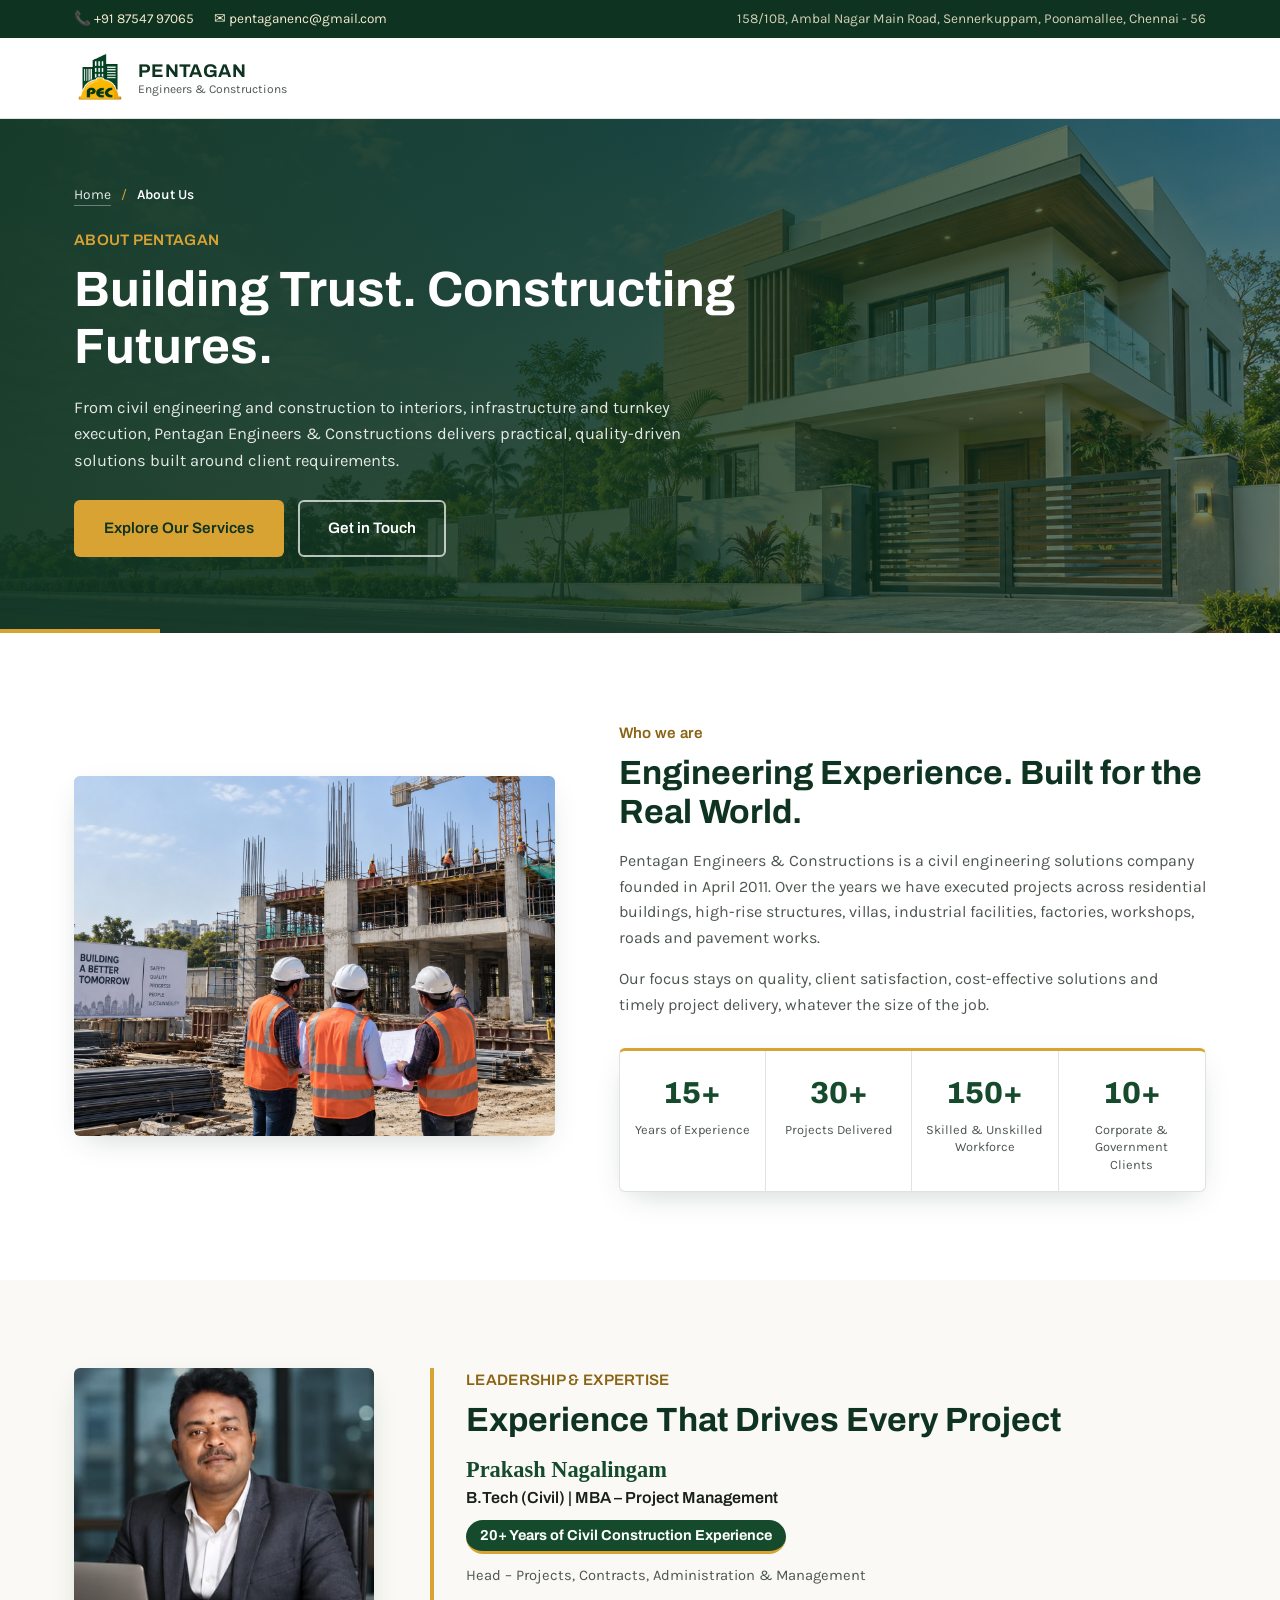
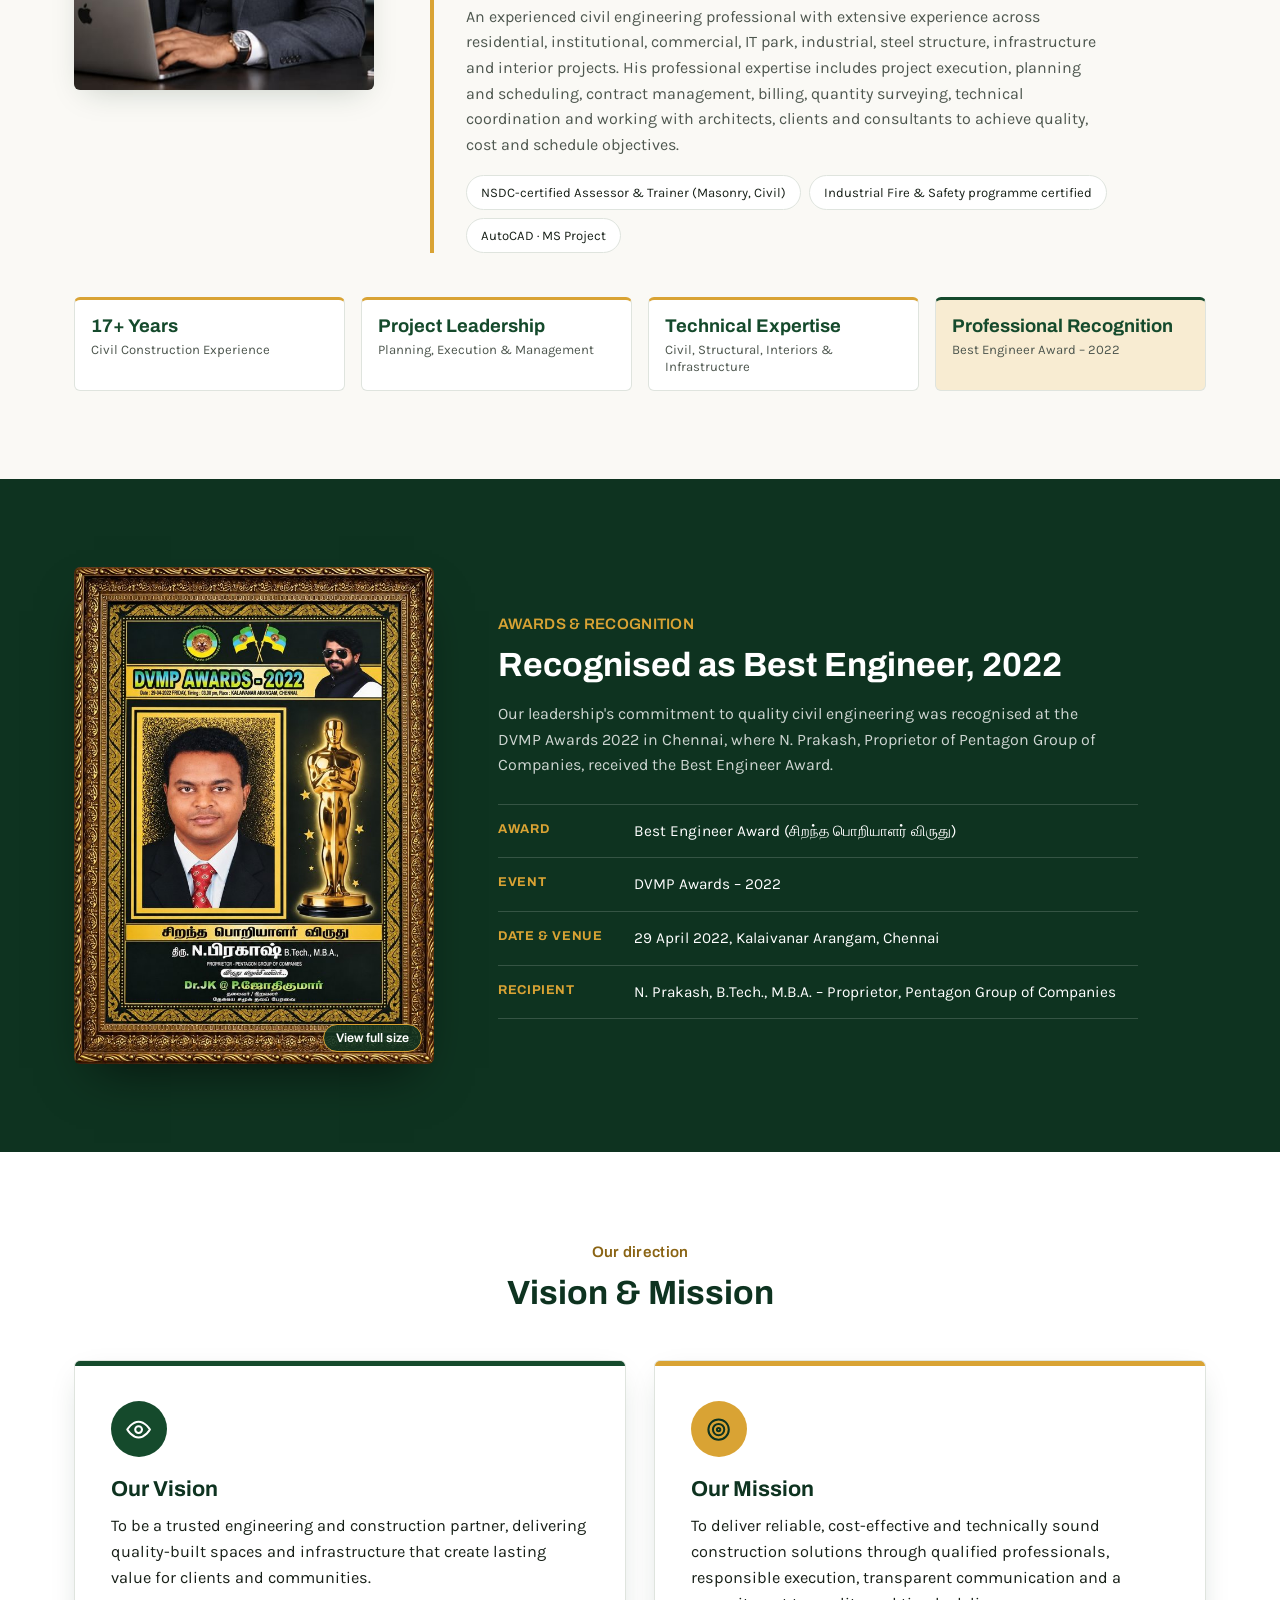
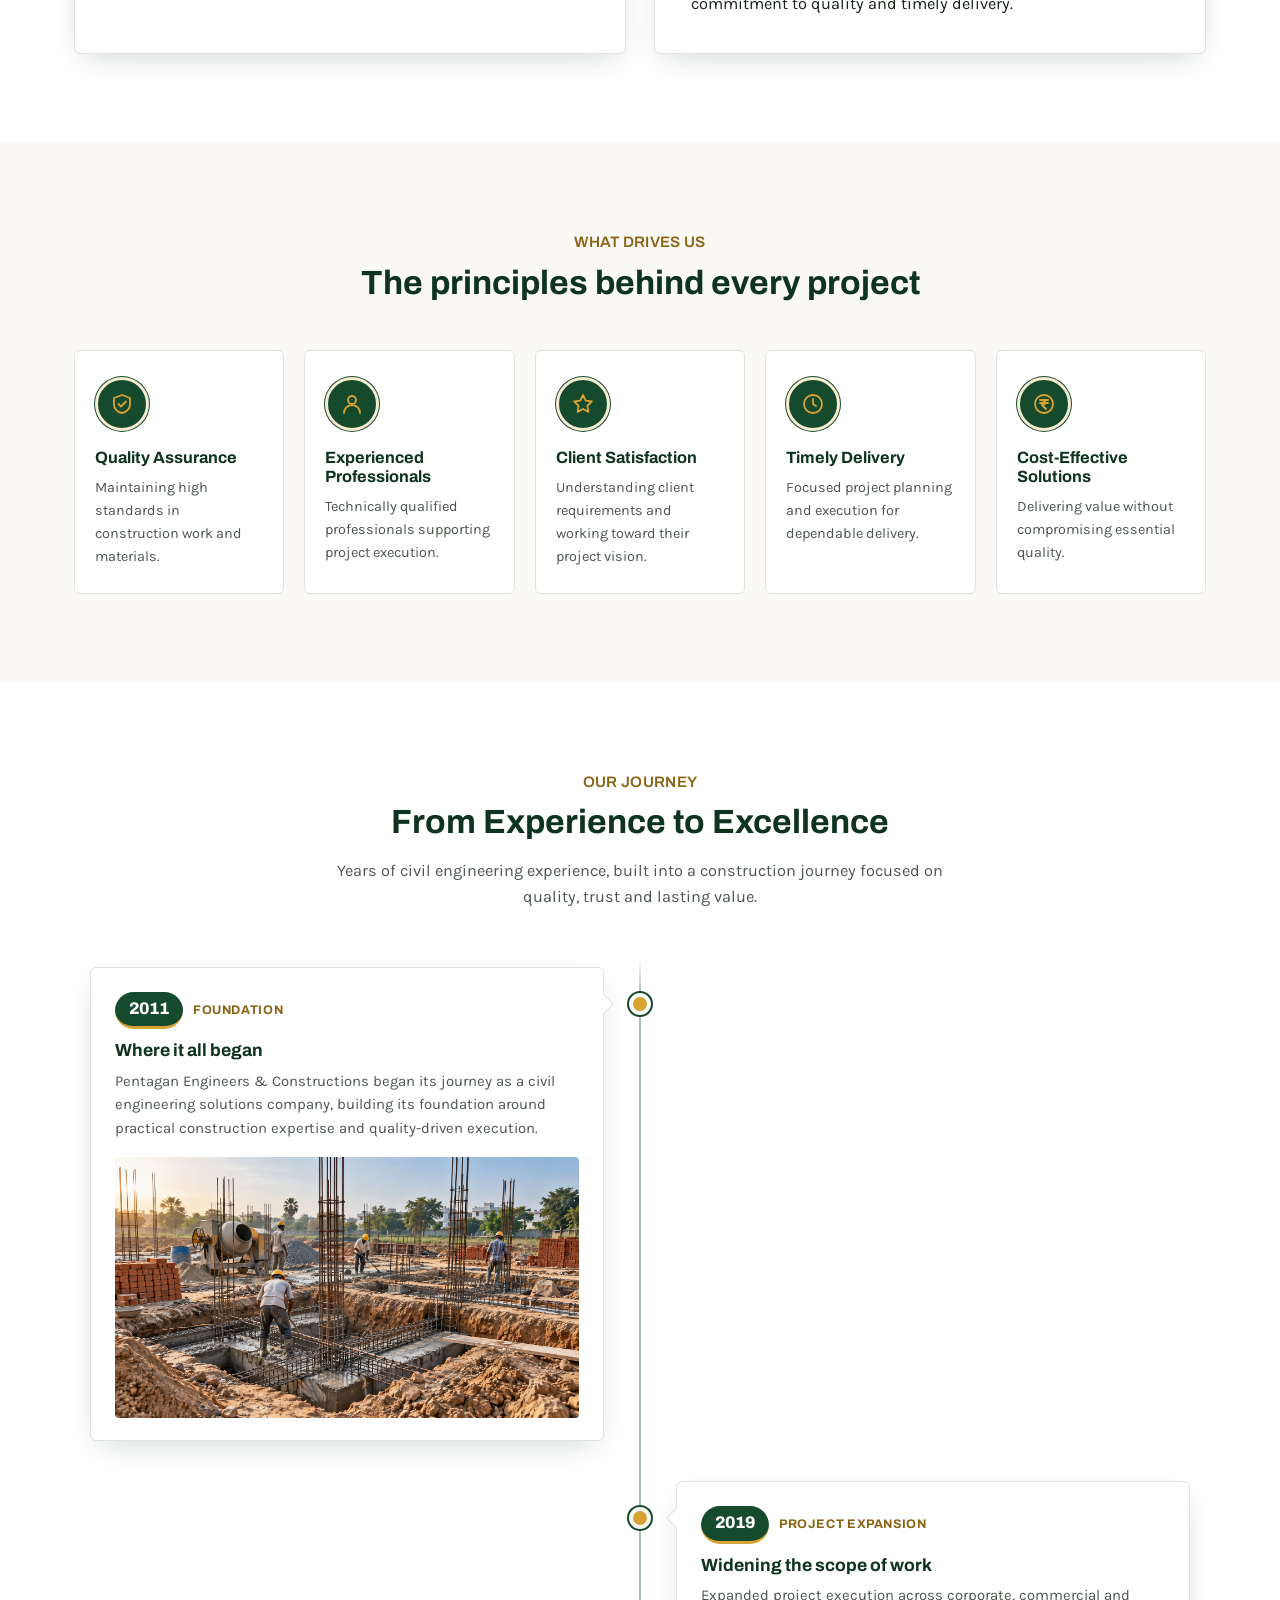
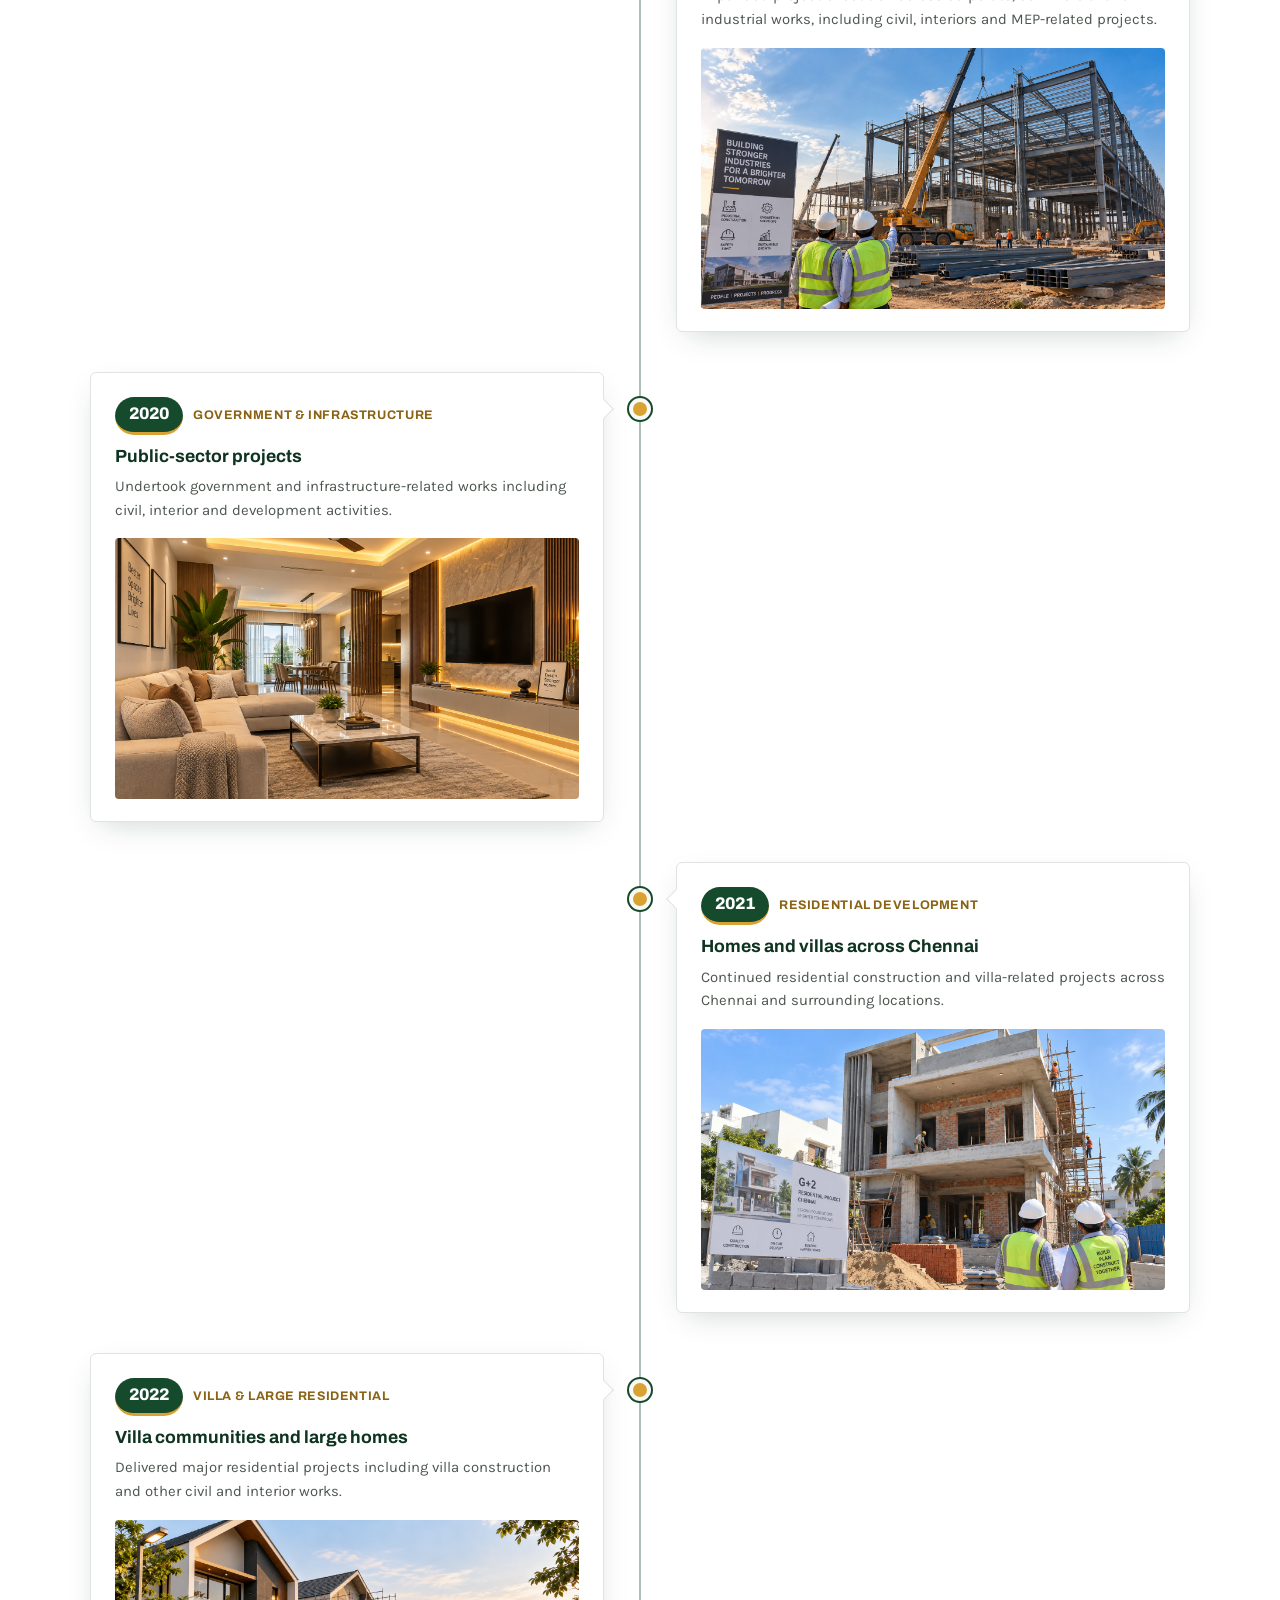
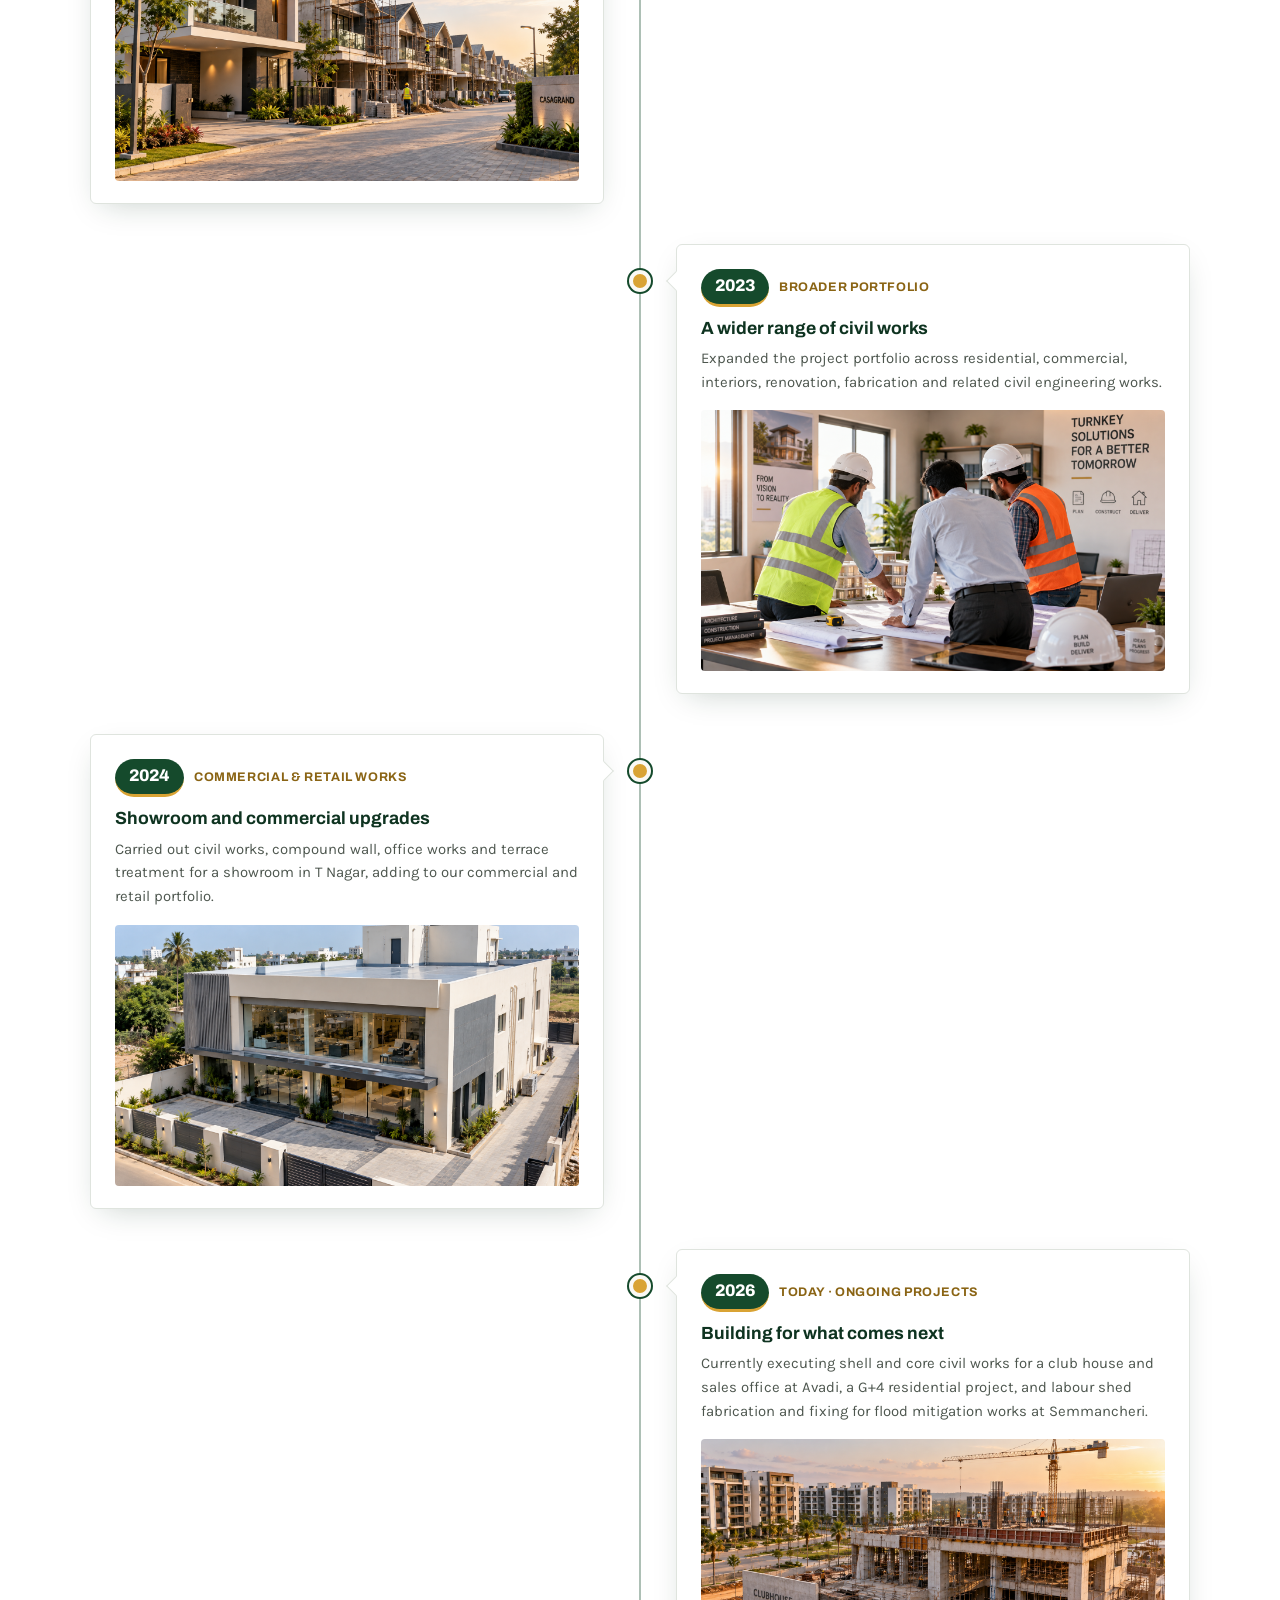
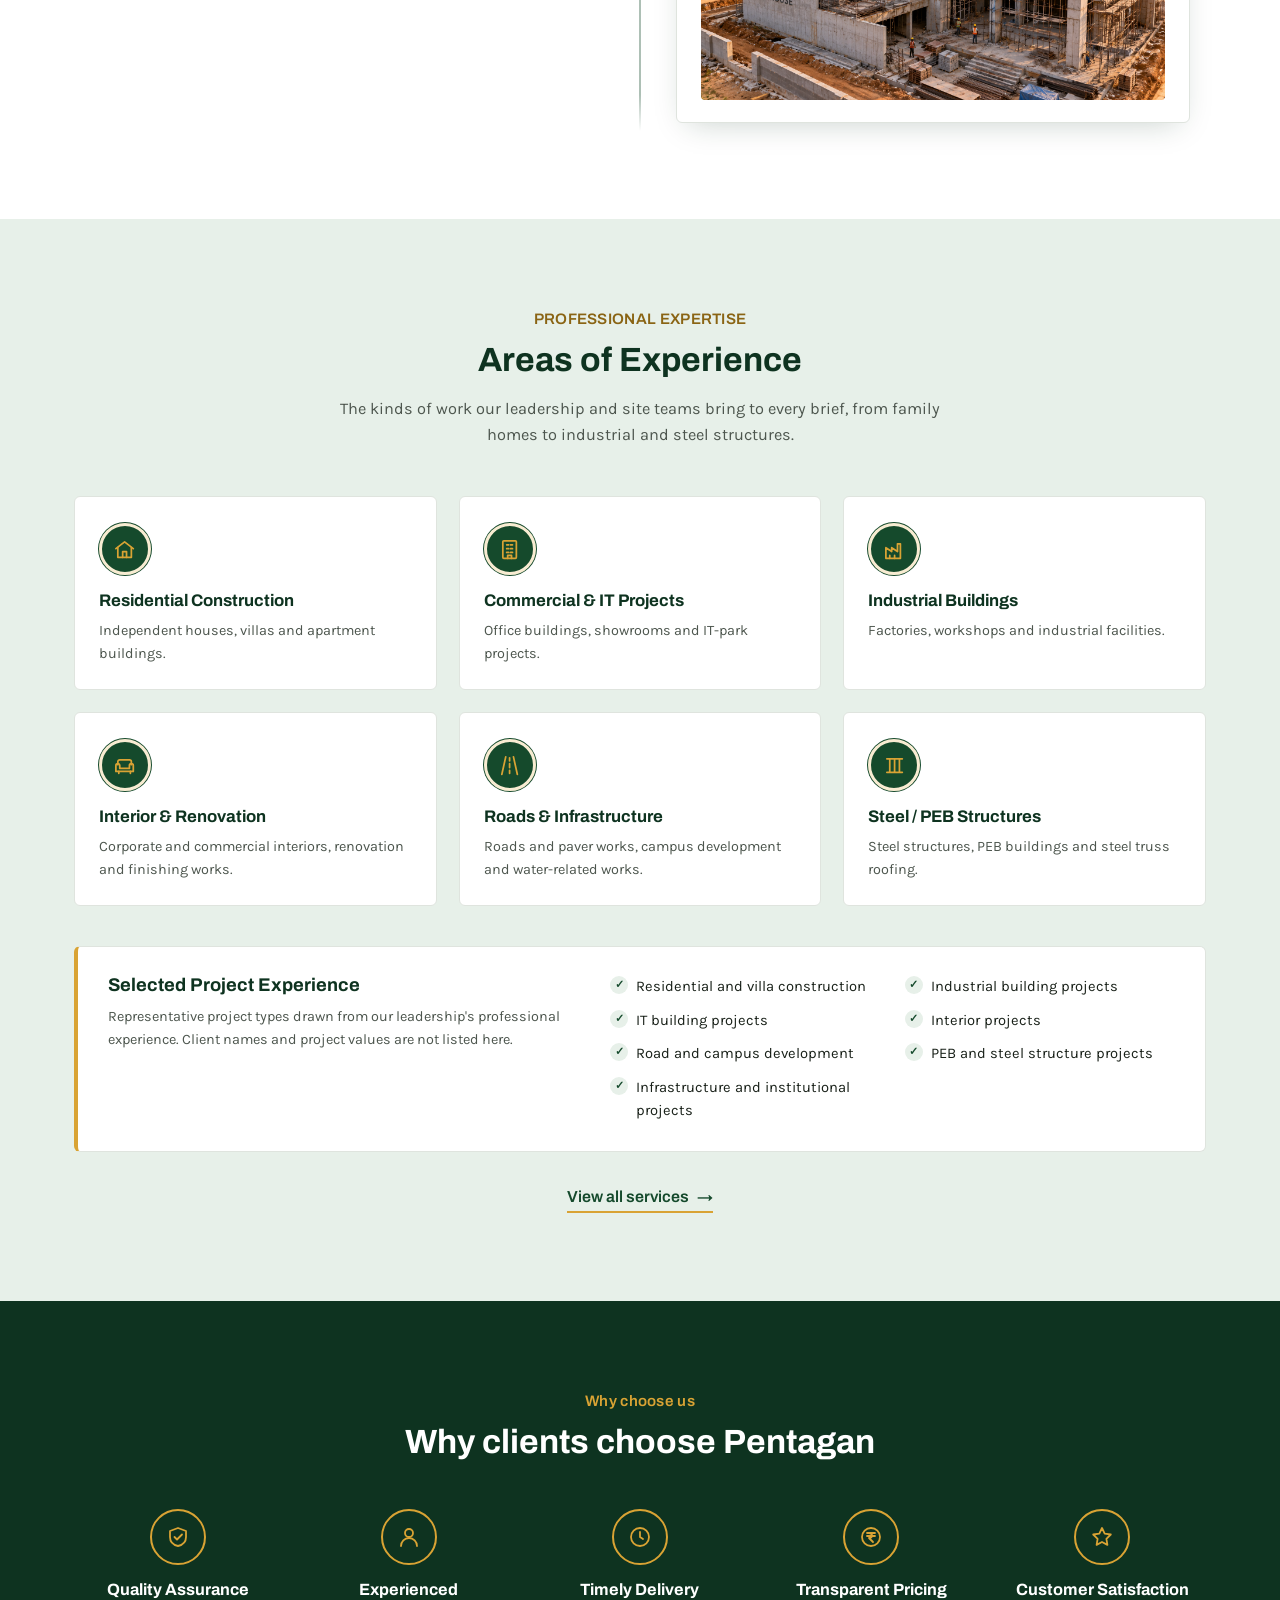
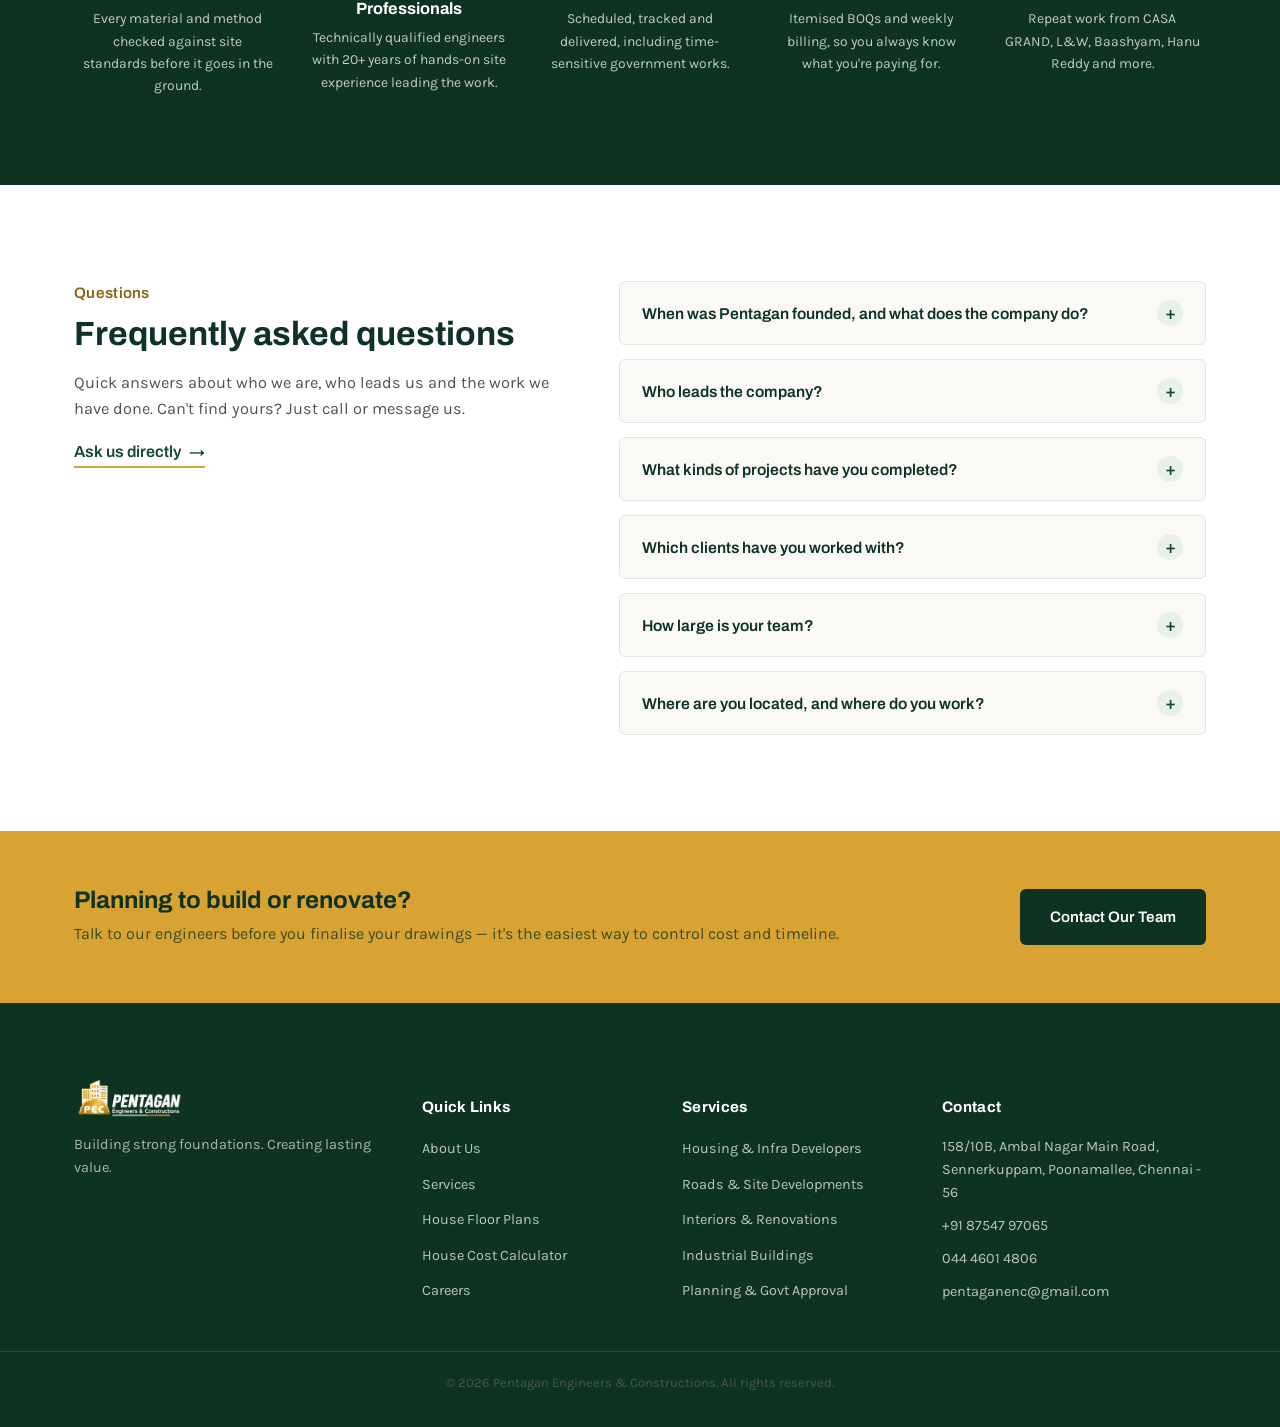
==== about.html @ 8bc21ea9 "Update about.html" ====
<!DOCTYPE html>
<html lang="en">
<head>
<meta charset="UTF-8">
<meta name="viewport" content="width=device-width, initial-scale=1.0">
<title>About Us | Pentagan Engineers &amp; Constructions, Chennai</title>
<meta name="description" content="Pentagan Engineers &amp; Constructions is a civil engineering solutions company founded in April 2011, delivering residential, industrial, infrastructure and turnkey projects in Chennai.">
<link rel="preconnect" href="https://fonts.googleapis.com">
<link rel="preconnect" href="https://fonts.gstatic.com" crossorigin>
<link href="https://fonts.googleapis.com/css2?family=Archivo:wght@500;600;700;800&family=Karla:wght@400;500;600;700&display=swap" rel="stylesheet">
<link rel="stylesheet" href="css/style.css">
<link rel="stylesheet" href="css/inner-pages.css">
<link rel="stylesheet" href="css/about.css">
<link rel="icon" href="images/favicon.png" type="image/png">
</head>
<body>

<!-- Icon sprite -->
<svg width="0" height="0" style="position:absolute" aria-hidden="true" focusable="false">
  <symbol id="i-eye" viewBox="0 0 24 24"><path d="M2 12s4-7 10-7 10 7 10 7-4 7-10 7S2 12 2 12z"/><circle cx="12" cy="12" r="3"/></symbol>
  <symbol id="i-target" viewBox="0 0 24 24"><circle cx="12" cy="12" r="9"/><circle cx="12" cy="12" r="5"/><circle cx="12" cy="12" r="1.5"/></symbol>
  <symbol id="i-shield" viewBox="0 0 24 24"><path d="M12 3l8 3v6c0 5-3.5 8-8 9-4.5-1-8-4-8-9V6z"/><path d="M8.5 12l2.5 2.5L16 9.5"/></symbol>
  <symbol id="i-person" viewBox="0 0 24 24"><circle cx="12" cy="8" r="4"/><path d="M4 21c0-4.4 3.6-8 8-8s8 3.6 8 8"/></symbol>
  <symbol id="i-star" viewBox="0 0 24 24"><path d="M12 3l2.7 5.6 6.1.9-4.4 4.3 1 6.1L12 17l-5.4 2.9 1-6.1L3.2 9.5l6.1-.9z"/></symbol>
  <symbol id="i-clock" viewBox="0 0 24 24"><circle cx="12" cy="12" r="9"/><path d="M12 7v5l3 2"/></symbol>
  <symbol id="i-home" viewBox="0 0 24 24"><path d="M3 11l9-7 9 7"/><path d="M5 10v10h14V10"/><path d="M10 20v-6h4v6"/></symbol>
  <symbol id="i-office" viewBox="0 0 24 24"><rect x="5" y="3" width="14" height="18" rx="1"/><path d="M9 7h2M13 7h2M9 11h2M13 11h2M9 15h2M13 15h2M10 21v-3h4v3"/></symbol>
  <symbol id="i-factory" viewBox="0 0 24 24"><path d="M3 21V10l6 4V10l6 4V6h3v15z"/><path d="M7 21v-3M12 21v-3"/></symbol>
  <symbol id="i-sofa" viewBox="0 0 24 24"><path d="M5 11V8a2 2 0 012-2h10a2 2 0 012 2v3"/><path d="M3 12a2 2 0 014 0v3h10v-3a2 2 0 014 0v6H3z"/><path d="M6 18v2M18 18v2"/></symbol>
  <symbol id="i-road" viewBox="0 0 24 24"><path d="M8 3L4 21M16 3l4 18M12 4v3M12 10v4M12 17v3"/></symbol>
  <symbol id="i-beam" viewBox="0 0 24 24"><path d="M4 5h16M4 19h16M12 5v14M7 5v14M17 5v14"/></symbol>
  <symbol id="i-coin" viewBox="0 0 24 24"><circle cx="12" cy="12" r="9"/><path d="M8 8h8M8 11h8M10 8c4 0 4 5 0 5l4 4"/></symbol>
</svg>



<!-- ===== TOP STRIP ===== -->
<div class="top-strip">
  <div class="container top-strip__inner">
    <div class="top-strip__contact">
      <a href="tel:+918754797065">📞 +91 87547 97065</a>
      <a href="mailto:pentaganenc@gmail.com">✉ pentaganenc@gmail.com</a>
    </div>
    <div class="top-strip__address">158/10B, Ambal Nagar Main Road, Sennerkuppam, Poonamallee, Chennai&nbsp;-&nbsp;56</div>
  </div>
</div>

<!-- ===== HEADER ===== -->
<header class="site-header" id="siteHeader">
  <div class="container site-header__inner">
    <a href="index.html" class="brand">
      <img src="images/logo.png" alt="Pentagan Engineers &amp; Constructions logo" class="brand__logo">
      <span class="brand__text">
        <strong>PENTAGAN</strong>
        <em>Engineers &amp; Constructions</em>
      </span>
    </a>

    <nav class="nav" id="siteNav">
      <ul>
        <li><a href="index.html">Home</a></li>
        <li><a href="about.html" class="is-active" aria-current="page">About Us</a></li>
        <li><a href="services.html">Services</a></li>
        <li><a href="floor-plans.html">House Floor Plans</a></li>
        <li><a href="cost-calculator.html">House Cost Calculator</a></li>
        <li class="has-dropdown">
          <a href="#" aria-haspopup="true" aria-expanded="false">Projects</a>
          <ul class="dropdown">
            <li><a href="projects-ongoing.html">Ongoing Projects</a></li>
            <li><a href="projects-completed.html">Completed Projects</a></li>
          </ul>
        </li>
        <li><a href="careers.html">Careers</a></li>
        <li><a href="contact.html">Contact Us</a></li>
      </ul>
    </nav>

    <a href="contact.html" class="btn btn--gold nav-cta">Get a Quote</a>

    <button class="nav-toggle" id="navToggle" aria-label="Toggle navigation" aria-expanded="false">
      <span></span><span></span><span></span>
    </button>
  </div>
</header>

<main id="main">

<!-- ===== 1. ABOUT HERO ===== -->
<section class="page-hero" aria-labelledby="aboutHeroTitle">
  <div class="page-hero__media">
    <img src="images/about-hero.png" alt="" width="1600" height="700">
    <div class="page-hero__scrim"></div>
  </div>
  <div class="container page-hero__inner">
  <div class="page-hero__content">
    <nav class="breadcrumb" aria-label="Breadcrumb">
      <ol>
        <li><a href="index.html">Home</a></li>
        <li><span aria-current="page">About Us</span></li>
      </ol>
    </nav>
    <p class="eyebrow">ABOUT PENTAGAN</p>
    <h1 id="aboutHeroTitle">Building Trust. Constructing Futures.</h1>
    <p class="page-hero__lead">From civil engineering and construction to interiors, infrastructure and turnkey execution, Pentagan Engineers &amp; Constructions delivers practical, quality-driven solutions built around client requirements.</p>
    <div class="page-hero__actions">
      <a href="services.html" class="btn btn--gold">Explore Our Services</a>
      <a href="contact.html" class="btn btn--outline">Get in Touch</a>
    </div>
  </div>
  </div>
</section>

<!-- ===== 2. COMPANY STORY ===== -->
<section class="section section--white" aria-labelledby="storyTitle">
  <div class="container story__grid">
    <div class="story__media" data-reveal>
      <img src="images/about-site.png" alt="Pentagan Engineers site team reviewing a residential construction project" loading="lazy">
    </div>
    <div class="story__text" data-reveal>
      <p class="eyebrow">Who we are</p>
      <h2 id="storyTitle">Engineering Experience. Built for the Real World.</h2>
      <p>Pentagan Engineers &amp; Constructions is a civil engineering solutions company founded in April 2011. Over the years we have executed projects across residential buildings, high-rise structures, villas, industrial facilities, factories, workshops, roads and pavement works.</p>
      <p>Our focus stays on quality, client satisfaction, cost-effective solutions and timely project delivery, whatever the size of the job.</p>

      <div class="story-stats" role="list">
        <div role="listitem">
          <span class="stat__num" data-count="15">15</span><span class="stat__suffix">+</span>
          <p>Years of Experience</p>
        </div>
        <div role="listitem">
          <span class="stat__num" data-count="30">30</span><span class="stat__suffix">+</span>
          <p>Projects Delivered</p>
        </div>
        <div role="listitem">
          <span class="stat__num" data-count="150">150</span><span class="stat__suffix">+</span>
          <p>Skilled &amp; Unskilled Workforce</p>
        </div>
        <div role="listitem">
          <span class="stat__num" data-count="10">10</span><span class="stat__suffix">+</span>
          <p>Corporate &amp; Government Clients</p>
        </div>
      </div>
    </div>
  </div>
</section>

<!-- ===== LEADERSHIP & EXPERTISE =====
     EDIT HERE: the name, qualification, experience, role, photo and alt text
     for this profile all live in this one block. -->
<section class="section" id="leadership" aria-labelledby="leadTitle">
  <div class="container">
    <div class="lead__grid">
      <div class="lead__media" data-initials="PN" data-reveal>
        <img src="images/founder.jpeg" alt="Prakash Nagalingam, B.Tech (Civil), MBA" loading="lazy">
      </div>
      <div class="lead__text" data-reveal>
        <p class="eyebrow">LEADERSHIP &amp; EXPERTISE</p>
        <h2 id="leadTitle">Experience That Drives Every Project</h2>
        <h3 class="lead__name">Prakash Nagalingam</h3>
        <p class="lead__qual">B.Tech (Civil) | MBA – Project Management</p>
        <p class="lead__exp">20+ Years of Civil Construction Experience</p>
        <p class="lead__role">Head – Projects, Contracts, Administration &amp; Management</p>
        <p>An experienced civil engineering professional with extensive experience across residential, institutional, commercial, IT park, industrial, steel structure, infrastructure and interior projects. His professional expertise includes project execution, planning and scheduling, contract management, billing, quantity surveying, technical coordination and working with architects, clients and consultants to achieve quality, cost and schedule objectives.</p>
        <ul class="lead__chips" aria-label="Additional credentials">
          <li>NSDC-certified Assessor &amp; Trainer (Masonry, Civil)</li>
          <li>Industrial Fire &amp; Safety programme certified</li>
          <li>AutoCAD &middot; MS Project</li>
        </ul>
      </div>
    </div>

    <div class="lead__cards">
      <div class="cred" data-reveal><strong>17+ Years</strong><span>Civil Construction Experience</span></div>
      <div class="cred" data-reveal><strong>Project Leadership</strong><span>Planning, Execution &amp; Management</span></div>
      <div class="cred" data-reveal><strong>Technical Expertise</strong><span>Civil, Structural, Interiors &amp; Infrastructure</span></div>
      <a href="#awards" class="cred cred--award" data-reveal><strong>Professional Recognition</strong><span>Best Engineer Award – 2022</span></a>
    </div>
  </div>
</section>

<!-- ===== 3. FOUNDER ===== -->


<!-- ===== AWARDS & RECOGNITION =====
     EDIT HERE: award title, event, date, venue and recipient line come from the
     award poster (images/about-award-2022.jpg). -->
<section class="section section--dark award" id="awards" aria-labelledby="awardTitle">
  <div class="container award__grid">
    <div class="award__media" data-reveal>
      <button type="button" class="award__zoom" data-lightbox="images/about-award-2022.jpg" aria-haspopup="dialog" aria-label="View the award poster full size">
        <img src="images/about-award-2022-sm.jpg" alt="DVMP Awards 2022 poster: Best Engineer Award presented to N. Prakash, B.Tech., M.B.A., Proprietor, Pentagon Group of Companies" width="640" height="884" loading="lazy">
        <span class="award__zoom-hint" aria-hidden="true">View full size</span>
      </button>
    </div>
    <div class="award__text" data-reveal>
      <p class="eyebrow">AWARDS &amp; RECOGNITION</p>
      <h2 id="awardTitle">Recognised as Best Engineer, 2022</h2>
      <p>Our leadership's commitment to quality civil engineering was recognised at the DVMP Awards 2022 in Chennai, where N. Prakash, Proprietor of Pentagon Group of Companies, received the Best Engineer Award.</p>
      <dl class="award__facts">
        <div><dt>Award</dt><dd>Best Engineer Award <span lang="ta">(சிறந்த பொறியாளர் விருது)</span></dd></div>
        <div><dt>Event</dt><dd>DVMP Awards – 2022</dd></div>
        <div><dt>Date &amp; venue</dt><dd>29 April 2022, Kalaivanar Arangam, Chennai</dd></div>
        <div><dt>Recipient</dt><dd>N. Prakash, B.Tech., M.B.A. &ndash; Proprietor, Pentagon Group of Companies</dd></div>
      </dl>
    </div>
  </div>
</section>

<dialog class="lightbox" id="lightbox" aria-label="Award poster">
  <button type="button" class="lightbox__close" data-lightbox-close aria-label="Close">&times;</button>
  <img id="lightboxImg" src="" alt="DVMP Awards 2022 Best Engineer Award poster">
</dialog>

<!-- ===== 4. VISION & MISSION ===== -->
<section class="section section--white" aria-labelledby="vmTitle">
  <div class="container">
    <div class="section-head section-head--center">
      <p class="eyebrow">Our direction</p>
      <h2 id="vmTitle">Vision &amp; Mission</h2>
    </div>
    <div class="vm__grid">
      <article class="vm-card vm-card--vision" data-reveal>
        <div class="vm-card__icon"><svg class="ico" aria-hidden="true"><use href="#i-eye"/></svg></div>
        <h3>Our Vision</h3>
        <p>To be a trusted engineering and construction partner, delivering quality-built spaces and infrastructure that create lasting value for clients and communities.</p>
      </article>
      <article class="vm-card vm-card--mission" data-reveal>
        <div class="vm-card__icon"><svg class="ico" aria-hidden="true"><use href="#i-target"/></svg></div>
        <h3>Our Mission</h3>
        <p>To deliver reliable, cost-effective and technically sound construction solutions through qualified professionals, responsible execution, transparent communication and a commitment to quality and timely delivery.</p>
      </article>
    </div>
  </div>
</section>

<!-- ===== 5. CORE VALUES ===== -->
<section class="section" aria-labelledby="valuesTitle">
  <div class="container">
    <div class="section-head section-head--center">
      <p class="eyebrow">WHAT DRIVES US</p>
      <h2 id="valuesTitle">The principles behind every project</h2>
    </div>
    <div class="values__grid">
      <article class="value-card" data-reveal>
        <div class="value-card__icon"><svg class="ico" aria-hidden="true"><use href="#i-shield"/></svg></div>
        <h3>Quality Assurance</h3>
        <p>Maintaining high standards in construction work and materials.</p>
      </article>
      <article class="value-card" data-reveal>
        <div class="value-card__icon"><svg class="ico" aria-hidden="true"><use href="#i-person"/></svg></div>
        <h3>Experienced Professionals</h3>
        <p>Technically qualified professionals supporting project execution.</p>
      </article>
      <article class="value-card" data-reveal>
        <div class="value-card__icon"><svg class="ico" aria-hidden="true"><use href="#i-star"/></svg></div>
        <h3>Client Satisfaction</h3>
        <p>Understanding client requirements and working toward their project vision.</p>
      </article>
      <article class="value-card" data-reveal>
        <div class="value-card__icon"><svg class="ico" aria-hidden="true"><use href="#i-clock"/></svg></div>
        <h3>Timely Delivery</h3>
        <p>Focused project planning and execution for dependable delivery.</p>
      </article>
      <article class="value-card" data-reveal>
        <div class="value-card__icon"><svg class="ico" aria-hidden="true"><use href="#i-coin"/></svg></div>
        <h3>Cost-Effective Solutions</h3>
        <p>Delivering value without compromising essential quality.</p>
      </article>
    </div>
  </div>
</section>

<!-- ===== 6. OUR JOURNEY ===== -->
<section class="section section--white journey" aria-labelledby="journeyTitle">
  <div class="container">
    <div class="section-head section-head--center">
      <p class="eyebrow">OUR JOURNEY</p>
      <h2 id="journeyTitle">From Experience to Excellence</h2>
      <p class="section-lead">Years of civil engineering experience, built into a construction journey focused on quality, trust and lasting value.</p>
    </div>

    <ol class="journey__timeline">
      <li class="journey__item journey__item--left" data-reveal>
        <article class="journey__card">
          <div class="journey__meta"><span class="journey__year">2011</span><span class="journey__cat">Foundation</span></div>
          <h3>Where it all began</h3>
          <p>Pentagan Engineers &amp; Constructions began its journey as a civil engineering solutions company, building its foundation around practical construction expertise and quality-driven execution.</p>
          <figure class="journey__thumb"><img src="images/about-journey-2011.png" alt="Early foundation and structural work on a construction site" loading="lazy" data-optional></figure>
        </article>
        <span class="journey__dot" aria-hidden="true"></span>
      </li>

      <li class="journey__item journey__item--right" data-reveal>
        <article class="journey__card">
          <div class="journey__meta"><span class="journey__year">2019</span><span class="journey__cat">Project Expansion</span></div>
          <h3>Widening the scope of work</h3>
          <p>Expanded project execution across corporate, commercial and industrial works, including civil, interiors and MEP-related projects.</p>
          <figure class="journey__thumb"><img src="images/service-industrial.png" alt="Industrial building under construction" loading="lazy" data-optional></figure>
        </article>
        <span class="journey__dot" aria-hidden="true"></span>
      </li>

      <li class="journey__item journey__item--left" data-reveal>
        <article class="journey__card">
          <div class="journey__meta"><span class="journey__year">2020</span><span class="journey__cat">Government &amp; Infrastructure</span></div>
          <h3>Public-sector projects</h3>
          <p>Undertook government and infrastructure-related works including civil, interior and development activities.</p>
          <figure class="journey__thumb"><img src="images/service-interiors.png" alt="Office interior work" loading="lazy" data-optional></figure>
        </article>
        <span class="journey__dot" aria-hidden="true"></span>
      </li>

      <li class="journey__item journey__item--right" data-reveal>
        <article class="journey__card">
          <div class="journey__meta"><span class="journey__year">2021</span><span class="journey__cat">Residential Development</span></div>
          <h3>Homes and villas across Chennai</h3>
          <p>Continued residential construction and villa-related projects across Chennai and surrounding locations.</p>
          <figure class="journey__thumb"><img src="images/service-housing.png" alt="Residential housing construction site" loading="lazy" data-optional></figure>
        </article>
        <span class="journey__dot" aria-hidden="true"></span>
      </li>

      <li class="journey__item journey__item--left" data-reveal>
        <article class="journey__card">
          <div class="journey__meta"><span class="journey__year">2022</span><span class="journey__cat">Villa &amp; Large Residential</span></div>
          <h3>Villa communities and large homes</h3>
          <p>Delivered major residential projects including villa construction and other civil and interior works.</p>
          <figure class="journey__thumb"><img src="images/about-project-casagrand.png" alt="Villa project built for Casa Grand" loading="lazy" data-optional></figure>
        </article>
        <span class="journey__dot" aria-hidden="true"></span>
      </li>

      <li class="journey__item journey__item--right" data-reveal>
        <article class="journey__card">
          <div class="journey__meta"><span class="journey__year">2023</span><span class="journey__cat">Broader Portfolio</span></div>
          <h3>A wider range of civil works</h3>
          <p>Expanded the project portfolio across residential, commercial, interiors, renovation, fabrication and related civil engineering works.</p>
          <figure class="journey__thumb"><img src="images/service-turnkey.png" alt="Turnkey project consultation" loading="lazy" data-optional></figure>
        </article>
        <span class="journey__dot" aria-hidden="true"></span>
      </li>

      <li class="journey__item journey__item--left" data-reveal>
        <article class="journey__card">
          <div class="journey__meta"><span class="journey__year">2024</span><span class="journey__cat">Commercial &amp; Retail Works</span></div>
          <h3>Showroom and commercial upgrades</h3>
          <p>Carried out civil works, compound wall, office works and terrace treatment for a showroom in T Nagar, adding to our commercial and retail portfolio.</p>
        <figure class="journey__thumb"><img src="images/about-image-2024.png" alt="Showrrom and the commercial properties work" loading="lazy" data-optional></figure>
        
        </article>
        <span class="journey__dot" aria-hidden="true"></span>
      </li>

      <li class="journey__item journey__item--right" data-reveal>
        <article class="journey__card">
          <div class="journey__meta"><span class="journey__year">2026</span><span class="journey__cat">Today &middot; Ongoing Projects</span></div>
          <h3>Building for what comes next</h3>
          <p>Currently executing shell and core civil works for a club house and sales office at Avadi, a G+4 residential project, and labour shed fabrication and fixing for flood mitigation works at Semmancheri.</p>
          <figure class="journey__thumb"><img src="images/project-hiliving-2026.png" alt="Club house project under construction at Avadi" loading="lazy" data-optional></figure>
        </article>
        <span class="journey__dot" aria-hidden="true"></span>
      </li>
    </ol>
  </div>
</section>

<!-- ===== SELECTED EXPERIENCE / PROJECT EXPERTISE ===== -->
<section class="section section--tint" id="experience" aria-labelledby="expTitle">
  <div class="container">
    <div class="section-head section-head--center">
      <p class="eyebrow">PROFESSIONAL EXPERTISE</p>
      <h2 id="expTitle">Areas of Experience</h2>
      <p class="section-lead">The kinds of work our leadership and site teams bring to every brief, from family homes to industrial and steel structures.</p>
    </div>

    <div class="exp__grid">
      <article class="exp-card" data-reveal>
        <div class="exp-card__icon"><svg class="ico" aria-hidden="true"><use href="#i-home"/></svg></div>
        <h3>Residential Construction</h3>
        <p>Independent houses, villas and apartment buildings.</p>
      </article>
      <article class="exp-card" data-reveal>
        <div class="exp-card__icon"><svg class="ico" aria-hidden="true"><use href="#i-office"/></svg></div>
        <h3>Commercial &amp; IT Projects</h3>
        <p>Office buildings, showrooms and IT-park projects.</p>
      </article>
      <article class="exp-card" data-reveal>
        <div class="exp-card__icon"><svg class="ico" aria-hidden="true"><use href="#i-factory"/></svg></div>
        <h3>Industrial Buildings</h3>
        <p>Factories, workshops and industrial facilities.</p>
      </article>
      <article class="exp-card" data-reveal>
        <div class="exp-card__icon"><svg class="ico" aria-hidden="true"><use href="#i-sofa"/></svg></div>
        <h3>Interior &amp; Renovation</h3>
        <p>Corporate and commercial interiors, renovation and finishing works.</p>
      </article>
      <article class="exp-card" data-reveal>
        <div class="exp-card__icon"><svg class="ico" aria-hidden="true"><use href="#i-road"/></svg></div>
        <h3>Roads &amp; Infrastructure</h3>
        <p>Roads and paver works, campus development and water-related works.</p>
      </article>
      <article class="exp-card" data-reveal>
        <div class="exp-card__icon"><svg class="ico" aria-hidden="true"><use href="#i-beam"/></svg></div>
        <h3>Steel / PEB Structures</h3>
        <p>Steel structures, PEB buildings and steel truss roofing.</p>
      </article>
    </div>

    <div class="exp__selected" data-reveal>
      <div class="exp__selected-head">
        <h3>Selected Project Experience</h3>
        <p>Representative project types drawn from our leadership's professional experience. Client names and project values are not listed here.</p>
      </div>
      <ul class="exp__list">
        <li>Residential and villa construction</li>
        <li>Industrial building projects</li>
        <li>IT building projects</li>
        <li>Interior projects</li>
        <li>Road and campus development</li>
        <li>PEB and steel structure projects</li>
        <li>Infrastructure and institutional projects</li>
      </ul>
    </div>

    <p class="exp__more"><a href="services.html" class="link-arrow">View all services</a></p>
  </div>
</section>

<!-- ===== WHY CHOOSE US ===== -->
<section class="section section--dark trust" aria-labelledby="whyTitle">
  <div class="container">
    <div class="section-head section-head--light section-head--center">
      <p class="eyebrow">Why choose us</p>
      <h2 id="whyTitle">Why clients choose Pentagan</h2>
    </div>
    <div class="trust__grid">
      <div class="trust__item" data-reveal>
        <div class="trust__icon"><svg class="ico" aria-hidden="true"><use href="#i-shield"/></svg></div>
        <h3>Quality Assurance</h3>
        <p>Every material and method checked against site standards before it goes in the ground.</p>
      </div>
      <div class="trust__item" data-reveal>
        <div class="trust__icon"><svg class="ico" aria-hidden="true"><use href="#i-person"/></svg></div>
        <h3>Experienced Professionals</h3>
        <p>Technically qualified engineers with 20+ years of hands-on site experience leading the work.</p>
      </div>
      <div class="trust__item" data-reveal>
        <div class="trust__icon"><svg class="ico" aria-hidden="true"><use href="#i-clock"/></svg></div>
        <h3>Timely Delivery</h3>
        <p>Scheduled, tracked and delivered, including time-sensitive government works.</p>
      </div>
      <div class="trust__item" data-reveal>
        <div class="trust__icon"><svg class="ico" aria-hidden="true"><use href="#i-coin"/></svg></div>
        <h3>Transparent Pricing</h3>
        <p>Itemised BOQs and weekly billing, so you always know what you're paying for.</p>
      </div>
      <div class="trust__item" data-reveal>
        <div class="trust__icon"><svg class="ico" aria-hidden="true"><use href="#i-star"/></svg></div>
        <h3>Customer Satisfaction</h3>
        <p>Repeat work from CASA GRAND, L&amp;W, Baashyam, Hanu Reddy and more.</p>
      </div>
    </div>
  </div>
</section>

<!-- ===== FAQ ===== -->
<section class="faq" id="faq" aria-labelledby="faqTitle">
  <div class="container faq__layout">
    <div class="section-head" style="margin-bottom:0;">
      <p class="eyebrow">Questions</p>
      <h2 id="faqTitle">Frequently asked questions</h2>
      <p class="section-lead">Quick answers about who we are, who leads us and the work we have done. Can't find yours? Just call or message us.</p>
      <a href="contact.html" class="link-arrow">Ask us directly</a>
    </div>
    <div class="faq__list">
      <div class="faq-item">
        <button class="faq-item__q" aria-expanded="false">
          When was Pentagan founded, and what does the company do?
          <span class="faq-item__icon" aria-hidden="true">+</span>
        </button>
        <div class="faq-item__a"><p>Pentagan Engineers &amp; Constructions, formerly Pentagon Engineers and Associates, was founded in April 2011. We are a civil engineering solutions company covering residential buildings, high-rise structures, villas, industrial facilities, factories, workshops, roads and pavement works.</p></div>
      </div>
      <div class="faq-item">
        <button class="faq-item__q" aria-expanded="false">
          Who leads the company?
          <span class="faq-item__icon" aria-hidden="true">+</span>
        </button>
        <div class="faq-item__a"><p>The company is led by Er. N. Prakash Chetty, Founder &amp; CEO, a qualified civil engineer (B.Tech Civil, MBA) with 20+ years of hands-on construction experience.</p></div>
      </div>
      <div class="faq-item">
        <button class="faq-item__q" aria-expanded="false">
          What kinds of projects have you completed?
          <span class="faq-item__icon" aria-hidden="true">+</span>
        </button>
        <div class="faq-item__a"><p>Our portfolio includes independent houses and villas, apartments, corporate and commercial interiors, showrooms, compound walls and external development, industrial and factory buildings, and government office works.</p></div>
      </div>
      <div class="faq-item">
        <button class="faq-item__q" aria-expanded="false">
          Which clients have you worked with?
          <span class="faq-item__icon" aria-hidden="true">+</span>
        </button>
        <div class="faq-item__a"><p>Our clients include L&amp;W Constructions, CASA GRAND, Innovative Engineers, Indira Projects, Baashyam Constructions, VGN Projects, Hanu Reddy Reality, Capgemini and government bodies such as the Tamil Nadu Rural Transformation Project.</p></div>
      </div>
      <div class="faq-item">
        <button class="faq-item__q" aria-expanded="false">
          How large is your team?
          <span class="faq-item__icon" aria-hidden="true">+</span>
        </button>
        <div class="faq-item__a"><p>We work with a team of technical staff and administrators supported by a skilled and unskilled workforce of 150+, so projects can be executed with our own resources.</p></div>
      </div>
      <div class="faq-item">
        <button class="faq-item__q" aria-expanded="false">
          Where are you located, and where do you work?
          <span class="faq-item__icon" aria-hidden="true">+</span>
        </button>
        <div class="faq-item__a"><p>Our office is at 158/10B, Ambal Nagar Main Road, Sennerkuppam, Poonamallee, Chennai - 56. Most of our projects are across Chennai and surrounding locations, and we also take up larger projects outside the city.</p></div>
      </div>
    </div>
  </div>
</section>

</main>

<!-- ===== CTA BANNER ===== -->
<section class="cta-banner">
  <div class="container cta-banner__inner">
    <div>
      <h2>Planning to build or renovate?</h2>
      <p>Talk to our engineers before you finalise your drawings — it's the easiest way to control cost and timeline.</p>
    </div>
    <a href="contact.html" class="btn btn--gold">Contact Our Team</a>
  </div>
</section>

<!-- ===== FOOTER ===== -->
<footer class="site-footer">
  <div class="container footer__grid">
    <div class="footer__col footer__brand">
      <img src="images/logo-white.png" alt="Pentagan Engineers &amp; Constructions logo" class="footer__logo">
      <p>Building strong foundations. Creating lasting value.</p>
    </div>

    <div class="footer__col">
      <h4>Quick Links</h4>
      <ul>
        <li><a href="about.html">About Us</a></li>
        <li><a href="services.html">Services</a></li>
        <li><a href="floor-plans.html">House Floor Plans</a></li>
        <li><a href="cost-calculator.html">House Cost Calculator</a></li>
        <li><a href="careers.html">Careers</a></li>
      </ul>
    </div>

    <div class="footer__col">
      <h4>Services</h4>
      <ul>
        <li><a href="services.html#housing">Housing &amp; Infra Developers</a></li>
        <li><a href="services.html#roads">Roads &amp; Site Developments</a></li>
        <li><a href="services.html#interiors">Interiors &amp; Renovations</a></li>
        <li><a href="services.html#industrial">Industrial Buildings</a></li>
        <li><a href="services.html#approval">Planning &amp; Govt Approval</a></li>
      </ul>
    </div>

    <div class="footer__col">
      <h4>Contact</h4>
      <ul class="footer__contact">
        <li>158/10B, Ambal Nagar Main Road, Sennerkuppam, Poonamallee, Chennai - 56</li>
        <li><a href="tel:+918754797065">+91 87547 97065</a></li>
        <li><a href="tel:04446014806">044 4601 4806</a></li>
        <li><a href="mailto:pentaganenc@gmail.com">pentaganenc@gmail.com</a></li>
      </ul>
    </div>
  </div>
  <div class="footer__bottom">
    <div class="container footer__bottom-inner">
      <p>&copy; <span id="year"></span> Pentagan Engineers &amp; Constructions. All rights reserved.</p>
    </div>
  </div>
</footer>

<button id="backToTop" class="back-to-top" aria-label="Back to top">↑</button>

<script src="js/script.js"></script>
<script src="js/page-fx.js"></script>
<script src="js/about.js"></script>
</body>
</html>
---- css/style.css ----
/* ==========================================================================
   PENTAGAN ENGINEERS & CONSTRUCTIONS
   Palette: forest green (brand), leaf green (accent), construction gold,
   warm white background. Two type families: Archivo (display/headings,
   sturdy geometric weight for a builder's brand) + Karla (body, readable).
   ========================================================================== */

:root{
  --green-900:#0e3320;   /* deepest green - header/footer */
  --green-800:#154a2c;   /* primary brand green */
  --green-700:#1c5c37;   /* hover / links */
  --green-100:#e7f0e9;   /* pale green tint for section backgrounds */
  --gold-500:#d9a334;    /* PEC hard-hat gold - primary accent */
  --gold-600:#bd8a24;    /* gold hover */
  --gold-100:#f8ecd2;
  --white:#ffffff;
  --paper:#faf9f5;       /* warm off-white background */
  --ink:#182018;         /* near-black text, slightly green-tinted */
  --ink-soft:#4d564e;
  --line:#dfe4de;

  --font-display:"Archivo", "Helvetica Neue", Arial, sans-serif;
  --font-body:"Karla", "Segoe UI", Arial, sans-serif;

  --radius:6px;
  --shadow:0 10px 30px -12px rgba(14,51,32,0.25);
  --max:1180px;
}

*,*::before,*::after{ box-sizing:border-box; }
html{ scroll-behavior:smooth; }
body{
  margin:0;
  font-family:var(--font-body);
  color:var(--ink);
  background:var(--paper);
  line-height:1.6;
  -webkit-font-smoothing:antialiased;
}
img{ max-width:100%; display:block; }
a{ color:inherit; text-decoration:none; }
ul{ list-style:none; margin:0; padding:0; }
h1,h2,h3{ font-family:var(--font-display); color:var(--green-900); margin:0 0 .5em; line-height:1.15; }
p{ margin:0 0 1em; color:var(--ink-soft); }
:focus-visible{ outline:3px solid var(--gold-500); outline-offset:2px; }

.container{ max-width:var(--max); margin:0 auto; padding:0 24px; }

@media (prefers-reduced-motion: reduce){
  html{ scroll-behavior:auto; }
  *{ animation-duration:0.001ms !important; transition-duration:0.001ms !important; }
}

/* ===== Buttons ===== */
.btn{
  display:inline-flex; align-items:center; justify-content:center;
  padding:14px 28px;
  font-family:var(--font-display);
  font-weight:600;
  font-size:0.95rem;
  border-radius:var(--radius);
  border:2px solid transparent;
  cursor:pointer;
  transition:transform .15s ease, background-color .15s ease, color .15s ease, border-color .15s ease;
  white-space:nowrap;
  background:var(--green-800); color:var(--white);
}
.btn:hover{ transform:translateY(-2px); }
.btn--gold{ background:var(--gold-500); color:var(--green-900); }
.btn--gold:hover{ background:var(--gold-600); }
.btn--green{ background:var(--green-800); color:var(--white); }
.btn--green:hover{ background:var(--green-700); }
.btn--outline{ background:transparent; color:var(--white); border-color:rgba(255,255,255,0.7); }
.btn--outline:hover{ background:rgba(255,255,255,0.12); border-color:var(--white); }
.btn--outline-green{ background:transparent; color:var(--green-800); border-color:var(--green-800); }
.btn--outline-green:hover{ background:var(--green-100); }

.link-arrow{
  display:inline-flex; align-items:center; gap:8px;
  font-family:var(--font-display); font-weight:600;
  color:var(--green-800);
  border-bottom:2px solid var(--gold-500);
  padding-bottom:2px;
}
.link-arrow::after{ content:"→"; transition:transform .15s ease; }
.link-arrow:hover::after{ transform:translateX(4px); }

.eyebrow{
  font-family:var(--font-display);
  font-weight:600;
  color:var(--gold-600);
  margin:0 0 .6em;
  font-size:0.95rem;
}

/* ===== Top strip ===== */
.top-strip{ background:var(--green-900); color:var(--gold-100); font-size:0.85rem; }
.top-strip__inner{
  display:flex; justify-content:space-between; align-items:center;
  gap:16px; padding:8px 24px; flex-wrap:wrap;
}
.top-strip__contact{ display:flex; gap:20px; flex-wrap:wrap; }
.top-strip__contact a:hover{ color:var(--gold-500); }
.top-strip__address{ opacity:0.85; }

/* ===== Header =====
   Fixed: nav previously overflowed its row on medium-wide desktop
   viewports and silently wrapped onto a second line -- which is why the
   "Projects" dropdown appeared to float near Careers/Contact instead of
   directly under Projects. The inline nav now only renders on screens
   wide enough (>1300px) to hold it in one row with equal spacing;
   anything narrower gets the hamburger menu instead of a wrapped mess. */
.site-header{
  background:var(--white);
  border-bottom:1px solid var(--line);
  position:sticky; top:0; z-index:100;
}
.site-header__inner{
  display:flex; align-items:center; gap:24px;
  padding:14px 24px;
}
.brand{ display:flex; align-items:center; gap:12px; margin-right:auto; flex-shrink:0; }
.brand__logo{ height:52px; width:auto; }
.brand__text{ display:flex; flex-direction:column; line-height:1.2; }
.brand__text strong{
  font-family:var(--font-display); color:var(--green-900);
  font-size:1.15rem; letter-spacing:0.02em;
}
.brand__text em{ font-style:normal; color:var(--ink-soft); font-size:0.75rem; }

.nav ul{ display:flex; align-items:center; gap:22px; flex-wrap:nowrap; }
.nav a{
  font-family:var(--font-display);
  font-weight:600; font-size:0.88rem;
  color:var(--ink); padding:8px 0; position:relative;
  white-space:nowrap;
}
.nav a.is-active,.nav a:hover{ color:var(--green-800); }
.nav a.is-active::after,.nav a:hover::after{
  content:""; position:absolute; left:0; right:0; bottom:0;
  height:2px; background:var(--gold-500);
}
.has-dropdown{ position:relative; }
.dropdown{
  position:absolute; top:calc(100% + 12px); left:0;
  background:var(--white); border:1px solid var(--line);
  border-radius:var(--radius); box-shadow:var(--shadow);
  min-width:200px; padding:8px;
  opacity:0; visibility:hidden; transform:translateY(6px);
  transition:opacity .15s ease, transform .15s ease, visibility .15s ease;
  z-index:110;
}
.has-dropdown:hover .dropdown,
.has-dropdown:focus-within .dropdown{
  opacity:1; visibility:visible; transform:translateY(0);
}
.dropdown li a{ display:block; padding:10px 12px; border-radius:4px; white-space:nowrap; }
.dropdown li a:hover{ background:var(--green-100); }
.dropdown li a::after{ display:none; }

.nav-cta{ padding:10px 22px; font-size:0.88rem; flex-shrink:0; }
.nav-toggle{
  display:none; flex-direction:column; justify-content:center; gap:5px;
  width:40px; height:40px; border:none; background:transparent; cursor:pointer;
  flex-shrink:0;
}
.nav-toggle span{ height:2px; background:var(--green-900); border-radius:2px; }

/* ===== Hero ===== */
.hero{ position:relative; color:var(--white); overflow:hidden; }
.hero__media{ position:absolute; inset:0; }
.hero__img{ width:100%; height:100%; object-fit:cover; }
.hero__scrim{
  position:absolute; inset:0;
  background:linear-gradient(100deg, rgba(14,51,32,0.92) 0%, rgba(14,51,32,0.78) 42%, rgba(14,51,32,0.35) 78%);
}
.hero__content{ position:relative; padding:110px 24px 130px; max-width:680px; }
.hero .eyebrow{ color:var(--gold-500); }
.hero h1{ color:var(--white); font-size:clamp(2.2rem, 5vw, 3.4rem); }
.hero__lead{ color:rgba(255,255,255,0.88); font-size:1.05rem; max-width:560px; }
.hero__actions{ display:flex; gap:16px; flex-wrap:wrap; margin-top:24px; }

/* ===== Stats ===== */
.stats{ background:var(--green-800); color:var(--white); }
.stats__grid{
  display:grid; grid-template-columns:repeat(4,1fr); gap:24px;
  padding:44px 24px; text-align:center;
}
.stat__num,.stat__suffix{
  font-family:var(--font-display); font-weight:800;
  font-size:2.4rem; color:var(--gold-500);
}
.stat p{ color:rgba(255,255,255,0.85); margin-top:6px; font-size:0.9rem; }

/* ===== About snapshot (also powers the Founder section, reversed) ===== */
.about-snap{ padding:96px 0; }
.about-snap__grid{
  display:grid; grid-template-columns:0.9fr 1.1fr; gap:64px; align-items:center;
}
.about-snap--reverse{ background:var(--green-100); }
.about-snap--reverse .about-snap__grid{
  grid-template-columns:1.1fr 0.9fr;
}
.about-snap--reverse .about-snap__grid > .about-snap__text{ order:1; }
.about-snap--reverse .about-snap__grid > .about-snap__media{ order:2; }
.about-snap__media{ position:relative; }
.about-snap__img{ border-radius:var(--radius); box-shadow:var(--shadow); }
.about-snap__badge{
  position:absolute; left:-24px; bottom:-24px;
  background:var(--white); border:1px solid var(--line);
  border-left:4px solid var(--gold-500);
  padding:16px 20px; border-radius:var(--radius);
  box-shadow:var(--shadow);
  display:flex; flex-direction:column; gap:2px;
  max-width:270px;
}
.about-snap--reverse .about-snap__badge{ left:auto; right:-24px; }
.about-snap__badge strong{ font-family:var(--font-display); color:var(--green-900); }
.about-snap__badge span{ font-size:0.8rem; color:var(--ink-soft); }
.about-snap__text h2{ font-size:clamp(1.6rem,3vw,2.1rem); }
.check-list{ display:grid; gap:12px; margin:20px 0 28px; }
.check-list li{ position:relative; padding-left:30px; color:var(--ink); }
.check-list li::before{
  content:"✓"; position:absolute; left:0; top:0;
  width:20px; height:20px; border-radius:50%;
  background:var(--green-100); color:var(--green-800);
  font-size:0.75rem; display:flex; align-items:center; justify-content:center;
  font-weight:700;
}

/* ===== Founder-specific bits ===== */
.founder-quote{
  font-family:var(--font-display);
  font-size:1.15rem; font-weight:600; font-style:italic;
  color:var(--green-900);
  border-left:4px solid var(--gold-500);
  padding-left:18px; margin:0 0 20px;
}
.founder-creds{
  display:flex; gap:28px; margin-top:24px; flex-wrap:wrap;
}
.founder-creds > div{
  display:flex; flex-direction:column; gap:2px;
  padding-right:28px; border-right:1px solid var(--line);
}
.founder-creds > div:last-child{ border-right:none; padding-right:0; }
.founder-creds strong{
  font-family:var(--font-display); color:var(--green-800); font-size:1.2rem;
}
.founder-creds span{ font-size:0.82rem; color:var(--ink-soft); }

/* ===== Section head ===== */
.section-head{ max-width:640px; margin:0 0 48px; }
.section-head h2{ font-size:clamp(1.6rem,3vw,2.1rem); }
.section-lead{ font-size:1.02rem; }
.section-head--light .eyebrow{ color:var(--gold-500); }
.section-head--light h2{ color:var(--white); }

/* ===== Home construction packages ===== */
.packages{ padding:96px 0; background:var(--white); }
.packages__grid{
  display:grid; grid-template-columns:0.85fr 1.15fr; gap:64px; align-items:center;
}
.packages__media img{ border-radius:var(--radius); box-shadow:var(--shadow); }
.packages__content h2{ font-size:clamp(1.6rem,3vw,2.1rem); }
.packages__list{ display:grid; gap:16px; margin:28px 0; }
.package-card{
  display:flex; align-items:center; justify-content:space-between; gap:20px;
  padding:22px 24px;
  background:var(--paper);
  border:1px solid var(--line);
  border-left:4px solid var(--gold-500);
  border-radius:var(--radius);
  transition:box-shadow .2s ease, transform .2s ease;
}
.package-card:hover{ box-shadow:var(--shadow); transform:translateY(-2px); }
.package-card__tier{
  display:inline-block;
  font-family:var(--font-display); font-weight:700; font-size:0.72rem;
  letter-spacing:0.04em; text-transform:uppercase;
  color:var(--gold-600); margin-bottom:6px;
}
.package-card h3{ font-size:1.05rem; margin-bottom:4px; }
.package-card p{ margin:0; font-size:0.88rem; }
.packages__actions{ margin-top:8px; }
.packages__note{ margin-top:16px; font-size:0.82rem; color:var(--ink-soft); font-style:italic; }

/* ===== Services ===== */
.services{ padding:96px 0; background:var(--paper); }
.services__grid{
  display:grid; grid-template-columns:repeat(3,1fr); gap:28px;
}
.service-card{
  border:1px solid var(--line); border-radius:var(--radius);
  overflow:hidden; background:var(--white);
  transition:box-shadow .2s ease, transform .2s ease;
}
.service-card:hover{ box-shadow:var(--shadow); transform:translateY(-4px); }
.service-card img{ height:190px; width:100%; object-fit:cover; }
.service-card__body{ padding:22px; }
.service-card__body h3{ font-size:1.1rem; }
.service-card__body p{ margin:0; font-size:0.92rem; }
.services__cta{ margin-top:44px; text-align:center; display:flex; justify-content:center; gap:16px; flex-wrap:wrap; }

/* ===== Why choose us ===== */
.why{ background:var(--green-900); padding:96px 0; }
.why__grid{
  display:grid; grid-template-columns:repeat(5,1fr); gap:24px;
}
.why__item{ text-align:center; padding:0 8px; }
.why__item img{ width:52px; height:52px; margin:0 auto 16px; }
.why__item h3{ color:var(--white); font-size:1.02rem; }
.why__item p{ color:rgba(255,255,255,0.72); font-size:0.87rem; }

/* ===== Testimonials ===== */
.testimonials{ padding:96px 0; background:var(--green-100); }
.testimonials__grid{
  display:grid; grid-template-columns:repeat(3,1fr); gap:28px;
}
.testimonial-card{
  background:var(--white);
  border:1px solid var(--line);
  border-radius:var(--radius);
  padding:28px;
  box-shadow:var(--shadow);
  display:flex; flex-direction:column; gap:14px;
}
.testimonial-card__stars{ color:var(--gold-500); font-size:1.05rem; letter-spacing:2px; }
.testimonial-card__quote{ margin:0; color:var(--ink); font-size:0.95rem; flex-grow:1; }
.testimonial-card__person{ display:flex; align-items:center; gap:12px; }
.testimonial-card__avatar{
  width:44px; height:44px; border-radius:50%; object-fit:cover; flex-shrink:0;
  background:var(--green-100);
}
.testimonial-card__person strong{
  display:block; font-family:var(--font-display); color:var(--green-900); font-size:0.92rem;
}
.testimonial-card__person span{ font-size:0.78rem; color:var(--ink-soft); }

/* ===== Projects ===== */
.projects{ padding:96px 0; background:var(--white); }
.projects__grid{ display:grid; grid-template-columns:repeat(4,1fr); gap:22px; }
.project-card{
  border-radius:var(--radius); overflow:hidden; background:var(--paper);
  border:1px solid var(--line);
}
.project-card img{ height:150px; width:100%; object-fit:cover; }
.project-card__body{ padding:16px; }
.project-card__body h3{ font-size:0.98rem; margin:6px 0 4px; }
.project-card__body p{ font-size:0.82rem; margin:0; }
.tag{
  display:inline-block; font-family:var(--font-display); font-weight:700;
  font-size:0.7rem; padding:3px 10px; border-radius:20px;
}
.tag--ongoing{ background:var(--gold-100); color:var(--gold-600); }
.tag--completed{ background:var(--green-100); color:var(--green-800); }

/* ===== Clients marquee (logo strip) ===== */
.clients{ padding:80px 0 96px; background:var(--paper); }
.clients__marquee{ overflow:hidden; border-top:1px solid var(--line); border-bottom:1px solid var(--line); background:var(--white); }
.clients__track{
  display:flex; gap:56px; width:max-content;
  align-items:center;
  padding:26px 0;
  animation:scroll-left 32s linear infinite;
}
.clients__track img{
  height:36px; width:auto; object-fit:contain;
   opacity:0.65;
  transition:filter .2s ease, opacity .2s ease;
}
.clients__track img:hover{ filter:grayscale(0); opacity:1; }
@keyframes scroll-left{
  from{ transform:translateX(0); }
  to{ transform:translateX(-50%); }
}

/* ===== FAQ ===== */
.faq{ padding:96px 0; background:var(--white); }
.faq__layout{ display:grid; grid-template-columns:0.9fr 1.1fr; gap:64px; align-items:start; }
.faq__list{ display:grid; gap:14px; }
.faq-item{
  border:1px solid var(--line); border-radius:var(--radius); background:var(--paper);
  overflow:hidden;
}
.faq-item__q{
  width:100%; display:flex; align-items:center; justify-content:space-between; gap:16px;
  padding:18px 22px; text-align:left;
  background:none; border:none; cursor:pointer;
  font-family:var(--font-display); font-weight:600; font-size:0.98rem; color:var(--green-900);
}
.faq-item__icon{
  flex-shrink:0; width:26px; height:26px; border-radius:50%;
  background:var(--green-100); color:var(--green-800);
  display:flex; align-items:center; justify-content:center;
  font-size:1.1rem; transition:transform .2s ease, background-color .2s ease;
}
.faq-item__q[aria-expanded="true"] .faq-item__icon{
  transform:rotate(45deg); background:var(--gold-500); color:var(--green-900);
}
.faq-item__a{
  max-height:0; overflow:hidden;
  transition:max-height .25s ease;
  padding:0 22px;
}
.faq-item__a p{ margin:0 0 20px; font-size:0.92rem; }
.faq-item.is-open .faq-item__a{ max-height:400px; }

/* ===== Find us ===== */
.find-us{ background:var(--green-900); padding:96px 0; }
.find-us__grid{
  display:grid; grid-template-columns:1.2fr 1fr; gap:40px; align-items:stretch;
}
.find-us__map{
  width:100%; min-height:380px; border:0; border-radius:var(--radius);
}
.find-us__panel{
  background:var(--white); border-radius:var(--radius); padding:32px;
  box-shadow:var(--shadow);
  display:flex; flex-direction:column;
}
.find-us__panel h3{ font-size:1.2rem; margin-bottom:20px; }
.find-us__rows{ display:grid; gap:18px; margin-bottom:24px; }
.find-us__row{ display:flex; gap:14px; align-items:flex-start; }
.find-us__row-icon{ font-size:1.1rem; flex-shrink:0; margin-top:2px; }
.find-us__row strong{ display:block; font-family:var(--font-display); color:var(--green-900); font-size:0.92rem; margin-bottom:2px; }
.find-us__row span{ font-size:0.88rem; color:var(--ink-soft); }
.find-us__row a:hover{ color:var(--green-800); }
.find-us__panel .btn{ margin-top:auto; align-self:flex-start; }

/* ===== CTA banner ===== */
.cta-banner{ background:var(--gold-500); }
.cta-banner__inner{
  display:flex; align-items:center; justify-content:space-between; gap:24px;
  padding:56px 24px; flex-wrap:wrap;
}
.cta-banner h2{ color:var(--green-900); margin-bottom:6px; font-size:1.5rem; }
.cta-banner p{ color:rgba(14,51,32,0.78); margin:0; }
.cta-banner .btn--gold{ background:var(--green-900); color:var(--white); }
.cta-banner .btn--gold:hover{ background:var(--green-800); }

/* ===== Footer ===== */
.site-footer{ background:var(--green-900); color:rgba(255,255,255,0.78); }
.footer__grid{
  display:grid; grid-template-columns:1.4fr 1fr 1fr 1.2fr; gap:40px;
  padding:72px 24px 48px;
}
.footer__logo{ height:44px; margin-bottom:14px; }
.footer__brand p{ color:rgba(255,255,255,0.65); font-size:0.9rem; }
.footer__col h4{
  font-family:var(--font-display); color:var(--white);
  font-size:0.95rem; margin-bottom:16px; letter-spacing:0.02em;
}
.footer__col ul{ display:grid; gap:10px; }
.footer__col a{ font-size:0.9rem; color:rgba(255,255,255,0.72); }
.footer__col a:hover{ color:var(--gold-500); }
.footer__contact li{ font-size:0.9rem; color:rgba(255,255,255,0.72); }
.footer__bottom{ border-top:1px solid rgba(255,255,255,0.12); }
.footer__bottom-inner{ padding:20px 24px; text-align:center; font-size:0.82rem; }

/* ===== Back to top ===== */
.back-to-top{
  position:fixed; right:24px; bottom:24px; z-index:99;
  width:46px; height:46px; border-radius:50%;
  background:var(--green-800); color:var(--white);
  border:none; font-size:1.1rem; cursor:pointer;
  box-shadow:var(--shadow);
  opacity:0; visibility:hidden; transform:translateY(10px);
  transition:opacity .2s ease, transform .2s ease, visibility .2s ease, background-color .2s ease;
}
.back-to-top.is-visible{ opacity:1; visibility:visible; transform:translateY(0); }
.back-to-top:hover{ background:var(--gold-500); color:var(--green-900); }

/* ===== Reveal-on-scroll (single deliberate effect) ===== */
.reveal{ opacity:0; transform:translateY(18px); transition:opacity .6s ease, transform .6s ease; }
.reveal.is-visible{ opacity:1; transform:translateY(0); }

/* ==========================================================================
   RESPONSIVE
   ========================================================================== */

/* Header: switch to hamburger well before the full nav would ever be
   forced to wrap. This is the fix for the misaligned "Projects" dropdown. */
@media (max-width:1300px){
  .nav{
    position:fixed; inset:0 0 0 30%; top:0;
    background:var(--white); padding:100px 28px 28px;
    transform:translateX(100%); transition:transform .25s ease;
    overflow-y:auto; z-index:90;
  }
  .nav.is-open{ transform:translateX(0); }
  .nav ul{ flex-direction:column; align-items:flex-start; gap:18px; flex-wrap:wrap; }
  .nav a{ font-size:0.95rem; }
  .has-dropdown .dropdown{
    position:static; opacity:1; visibility:visible; transform:none;
    box-shadow:none; border:none; padding-left:12px; display:none; margin-top:8px;
  }
  .has-dropdown.is-open .dropdown{ display:block; }
  .nav-toggle{ display:flex; }
  .nav-cta{ display:none; }
}

@media (max-width:1024px){
  .services__grid{ grid-template-columns:repeat(2,1fr); }
  .why__grid{ grid-template-columns:repeat(3,1fr); row-gap:36px; }
  .projects__grid{ grid-template-columns:repeat(2,1fr); }
  .testimonials__grid{ grid-template-columns:1fr; }
  .footer__grid{ grid-template-columns:1fr 1fr; }
  .about-snap__grid,
  .about-snap--reverse .about-snap__grid,
  .packages__grid,
  .faq__layout,
  .find-us__grid{ grid-template-columns:1fr; }
  .about-snap--reverse .about-snap__grid > .about-snap__text,
  .about-snap--reverse .about-snap__grid > .about-snap__media{ order:initial; }
  .about-snap__media{ max-width:420px; }
  .about-snap--reverse .about-snap__badge{ right:auto; left:-24px; }
}

@media (max-width:860px){
  .top-strip__inner{ justify-content:center; text-align:center; }
  .stats__grid{ grid-template-columns:repeat(2,1fr); }
  .why__grid{ grid-template-columns:repeat(2,1fr); }
}

@media (max-width:600px){
  .services__grid{ grid-template-columns:1fr; }
  .projects__grid{ grid-template-columns:1fr; }
  .footer__grid{ grid-template-columns:1fr; padding-bottom:32px; }
  .hero__content{ padding:80px 20px 90px; }
  .cta-banner__inner{ flex-direction:column; align-items:flex-start; }
  .founder-creds{ gap:20px; }
  .founder-creds > div{ padding-right:16px; }
}
/* ==========================================================================
   PENTAGAN — ADD-ON STYLES
   Append this to the END of css/style.css. It reuses the existing
   custom properties, so no new tokens or fonts are introduced.
   ========================================================================== */

/* ===== How we work ===== */
.process{ padding:96px 0; background:var(--green-100); }
.process__list{
  display:grid; grid-template-columns:repeat(3,1fr); gap:28px;
  counter-reset:none; margin:0; padding:0; list-style:none;
}
.process__step{
  background:var(--white);
  border:1px solid var(--line);
  border-top:3px solid var(--gold-500);
  border-radius:var(--radius);
  padding:28px 24px 24px;
  position:relative;
}
.process__num{
  display:flex; align-items:center; justify-content:center;
  width:38px; height:38px; border-radius:50%;
  background:var(--green-800); color:var(--white);
  font-family:var(--font-display); font-weight:700; font-size:1rem;
  margin-bottom:16px;
}
.process__step h3{ font-size:1.05rem; margin-bottom:8px; }
.process__step p{ margin:0; font-size:0.9rem; }

/* ===== Quick estimate strip ===== */
.estimate{ padding:96px 0; background:var(--green-900); }
.estimate__grid{
  display:grid; grid-template-columns:1fr 0.9fr; gap:56px; align-items:center;
}
.estimate__intro h2{ color:var(--white); font-size:clamp(1.6rem,3vw,2.1rem); }
.estimate__intro p{ color:rgba(255,255,255,0.75); }
.estimate__intro .eyebrow{ color:var(--gold-500); }
.estimate__intro .link-arrow{ color:var(--gold-500); border-bottom-color:var(--gold-500); }

.estimate__card{
  background:var(--white); border-radius:var(--radius);
  padding:30px; box-shadow:var(--shadow);
}
.estimate__field{ margin-bottom:20px; }
.estimate__field label,
.estimate__label{
  display:block; font-family:var(--font-display); font-weight:600;
  font-size:0.85rem; color:var(--green-900); margin-bottom:8px;
}
.estimate__field input[type="number"]{
  width:100%; padding:13px 14px;
  border:1px solid var(--line); border-radius:var(--radius);
  font-family:var(--font-body); font-size:1rem; color:var(--ink);
  background:var(--paper);
}
.estimate__field input[type="number"]:focus{ border-color:var(--green-800); outline:none; }

.estimate__tiers{ display:grid; grid-template-columns:repeat(3,1fr); gap:8px; }
.estimate__tier{
  padding:11px 6px; cursor:pointer;
  font-family:var(--font-display); font-weight:600; font-size:0.8rem;
  color:var(--ink-soft); background:var(--paper);
  border:1px solid var(--line); border-radius:var(--radius);
  transition:background-color .15s ease, color .15s ease, border-color .15s ease;
}
.estimate__tier:hover{ border-color:var(--green-800); color:var(--green-800); }
.estimate__tier.is-selected{
  background:var(--green-800); border-color:var(--green-800); color:var(--white);
}

.estimate__result{
  border-top:1px solid var(--line); border-bottom:1px solid var(--line);
  padding:18px 0; margin-bottom:20px;
  display:flex; flex-direction:column; gap:2px;
}
.estimate__result-label{ font-size:0.8rem; color:var(--ink-soft); }
.estimate__result strong{
  font-family:var(--font-display); font-weight:800;
  font-size:2rem; color:var(--green-900); line-height:1.1;
}
.estimate__rate{ font-size:0.8rem; color:var(--ink-soft); }
.estimate__cta{ width:100%; }
.estimate__note{ margin:12px 0 0; font-size:0.76rem; color:var(--ink-soft); }

/* ==========================================================================
   PENTAGAN — "WHERE WE BUILD" CSS (v2, image tiles)

   In pentagan-additions.css, DELETE this old block:

     .areas{ padding:0 0 96px; background:var(--paper); }
     .areas__list{ display:flex; flex-wrap:wrap; gap:10px; }
     .areas__list li{ … }

   and paste this in its place. Also delete the old `.areas__list`
   line from the @media blocks if you added one.
   ========================================================================== */

.areas{ padding:0 0 96px; background:var(--paper); }

.areas__grid{
  display:grid; grid-template-columns:repeat(4,1fr); gap:18px;
}

.area-tile{
  position:relative; display:block; overflow:hidden;
  border-radius:var(--radius);
  aspect-ratio:4 / 3;
  background:var(--green-900);
  box-shadow:var(--shadow);
}
.area-tile img{
  width:100%; height:100%; object-fit:cover;
  transition:transform .4s ease;
}
.area-tile:hover img,
.area-tile:focus-visible img{ transform:scale(1.06); }

.area-tile__overlay{
  position:absolute; inset:auto 0 0 0;
  padding:38px 16px 14px;
  background:linear-gradient(to top, rgba(14,51,32,0.92) 20%, rgba(14,51,32,0) 100%);
  color:var(--white);
}
.area-tile__overlay h3{
  color:var(--white); font-size:1rem; margin:0 0 2px;
}
.area-tile__overlay span{
  font-size:0.78rem; color:var(--gold-500);
  display:block;
}

/* thin gold rule that grows on hover — the only motion in the section */
.area-tile::after{
  content:""; position:absolute; left:16px; bottom:0;
  height:3px; width:0; background:var(--gold-500);
  transition:width .3s ease;
  z-index:1;
}
.area-tile:hover::after,
.area-tile:focus-visible::after{ width:calc(100% - 32px); }

/* Remaining localities, kept as plain text so they don't compete
   with the tiles above */
.areas__more{
  margin:26px 0 0;
  font-size:0.88rem; color:var(--ink-soft);
  display:flex; flex-wrap:wrap; align-items:center; gap:8px;
}
.areas__more span{
  padding:6px 14px; border-radius:20px;
  background:var(--white); border:1px solid var(--line);
  color:var(--ink); font-size:0.84rem;
}

@media (max-width:1024px){
  .areas__grid{ grid-template-columns:repeat(3,1fr); }
}

@media (max-width:860px){
  .areas__grid{ grid-template-columns:repeat(2,1fr); }
}

@media (max-width:600px){
  .areas{ padding-bottom:72px; }
  .areas__grid{ grid-template-columns:repeat(2,1fr); gap:12px; }
  .area-tile__overlay{ padding:30px 12px 12px; }
  .area-tile__overlay h3{ font-size:0.88rem; }
  .area-tile__overlay span{ font-size:0.7rem; }
}

/* Older Safari has no aspect-ratio support — this keeps the tiles
   from collapsing there. Safe to leave in. */
@supports not (aspect-ratio: 4 / 3){
  .area-tile{ height:200px; }
}

/* ===== Enquiry modal ===== */
.modal{
  position:fixed; inset:0; z-index:200;
  display:flex; align-items:center; justify-content:center;
  padding:24px;
  opacity:0; visibility:hidden;
  transition:opacity .2s ease, visibility .2s ease;
}
.modal.is-open{ opacity:1; visibility:visible; }
.modal__backdrop{
  position:absolute; inset:0;
  background:rgba(14,51,32,0.72);
  backdrop-filter:blur(2px);
}
.modal__dialog{
  position:relative; z-index:1;
  display:grid; grid-template-columns:0.8fr 1.2fr;
  width:100%; max-width:900px; max-height:90vh; overflow:auto;
  background:var(--white); border-radius:var(--radius);
  box-shadow:0 30px 70px -20px rgba(0,0,0,0.5);
  transform:translateY(16px) scale(0.98);
  transition:transform .2s ease;
}
.modal.is-open .modal__dialog{ transform:translateY(0) scale(1); }

.modal__close{
  position:absolute; top:10px; right:14px; z-index:2;
  width:36px; height:36px; border:none; border-radius:50%;
  background:rgba(255,255,255,0.9); color:var(--green-900);
  font-size:1.5rem; line-height:1; cursor:pointer;
}
.modal__close:hover{ background:var(--gold-500); }

.modal__aside{ background:var(--green-900); color:rgba(255,255,255,0.8); padding:36px 30px; }
.modal__aside .eyebrow{ color:var(--gold-500); }
.modal__aside h3{ color:var(--white); font-size:1.35rem; }
.modal__aside p{ color:rgba(255,255,255,0.72); font-size:0.9rem; }
.modal__points{ display:grid; gap:12px; margin:22px 0; }
.modal__points li{ position:relative; padding-left:26px; font-size:0.88rem; }
.modal__points li::before{ content:"✓"; position:absolute; left:0; color:var(--gold-500); font-weight:700; }
.modal__phone{
  display:inline-block; font-family:var(--font-display); font-weight:600;
  color:var(--gold-500); font-size:0.95rem;
}

.modal__body{ padding:36px 32px; }

.enquiry-form__row{ display:grid; grid-template-columns:1fr 1fr; gap:16px; }
.field{ margin-bottom:16px; display:flex; flex-direction:column; }
.field label{
  font-family:var(--font-display); font-weight:600; font-size:0.82rem;
  color:var(--green-900); margin-bottom:6px;
}
.field__opt{ font-weight:400; color:var(--ink-soft); }
.field input,
.field select,
.field textarea{
  padding:12px 14px;
  border:1px solid var(--line); border-radius:var(--radius);
  font-family:var(--font-body); font-size:0.95rem; color:var(--ink);
  background:var(--paper); width:100%;
}
.field textarea{ resize:vertical; }
.field input:focus,
.field select:focus,
.field textarea:focus{ border-color:var(--green-800); outline:none; }
.field.has-error input,
.field.has-error select{ border-color:#b5342c; background:#fdf3f2; }
.field__error{ color:#b5342c; font-size:0.78rem; margin-top:5px; min-height:1em; }
.field__honeypot{
  position:absolute !important; left:-9999px; width:1px; height:1px; opacity:0;
}

.enquiry-form__actions{ display:flex; gap:12px; flex-wrap:wrap; margin-top:6px; }
.enquiry-form__privacy{ margin:14px 0 0; font-size:0.76rem; color:var(--ink-soft); }

.enquiry-success{ text-align:center; padding:30px 10px; }
.enquiry-success__mark{
  width:58px; height:58px; margin:0 auto 18px; border-radius:50%;
  background:var(--green-100); color:var(--green-800);
  display:flex; align-items:center; justify-content:center; font-size:1.7rem;
}
.enquiry-success a{ color:var(--green-800); font-weight:600; }

body.modal-open{ overflow:hidden; }

/* ===== Sticky mobile action bar ===== */
.action-bar{
  position:fixed; left:0; right:0; bottom:0; z-index:95;
  display:none; background:var(--white);
  border-top:1px solid var(--line);
  box-shadow:0 -6px 20px -10px rgba(14,51,32,0.35);
}
.action-bar__item{
  flex:1; padding:14px 6px; text-align:center;
  font-family:var(--font-display); font-weight:600; font-size:0.85rem;
  color:var(--green-900); background:none; border:none; cursor:pointer;
  border-right:1px solid var(--line);
}
.action-bar__item:last-child{ border-right:none; }
.action-bar__item--cta{ background:var(--gold-500); }

/* ===== Responsive ===== */
@media (max-width:1024px){
  .process__list{ grid-template-columns:repeat(2,1fr); }
  .estimate__grid{ grid-template-columns:1fr; gap:36px; }
  .modal__dialog{ grid-template-columns:1fr; }
  .modal__aside{ padding:28px 26px; }
}

@media (max-width:860px){
  .action-bar{ display:flex; }
  /* keep the sticky bar clear of the back-to-top button and footer */
  body{ padding-bottom:52px; }
  .back-to-top{ bottom:70px; }
}

@media (max-width:600px){
  .process{ padding:72px 0; }
  .process__list{ grid-template-columns:1fr; }
  .estimate{ padding:72px 0; }
  .estimate__card{ padding:24px 20px; }
  .enquiry-form__row{ grid-template-columns:1fr; gap:0; }
  .modal{ padding:0; }
  .modal__dialog{ max-height:100vh; border-radius:0; }
  .modal__body{ padding:26px 22px 32px; }
  .enquiry-form__actions .btn{ width:100%; }
}

testimonials{ padding:96px 0; background:var(--green-100); }
 
.testi-slider{
  display:flex; align-items:center; gap:14px;
}
 
.testi-slider__viewport{
  flex:1; overflow:hidden;
  border-radius:var(--radius);
}
.testi-slider__viewport:focus-visible{
  outline:3px solid var(--gold-500); outline-offset:4px;
}
 
/* the single scrolling row */
.testimonials__grid{
  display:flex;
  gap:24px;
  overflow-x:auto;
  scroll-snap-type:x mandatory;
  scroll-behavior:smooth;
  padding:6px 6px 20px;           /* room for card shadow + focus ring */
  -webkit-overflow-scrolling:touch;
}
/* hide the native scrollbar; arrows + dots + swipe drive it instead */
.testimonials__grid{ scrollbar-width:none; -ms-overflow-style:none; }
.testimonials__grid::-webkit-scrollbar{ display:none; }
 
.testimonial-card{
  flex:0 0 calc((100% - 2 * 24px) / 3);  /* 3 cards per view on desktop */
  scroll-snap-align:start;
  display:flex; flex-direction:column; gap:14px;
}
 
.testi-slider__arrow{
  flex-shrink:0;
  width:46px; height:46px; border-radius:50%;
  border:1px solid var(--line);
  background:var(--white); color:var(--green-900);
  font-size:1.5rem; line-height:1; cursor:pointer;
  display:flex; align-items:center; justify-content:center;
  box-shadow:var(--shadow);
  transition:background-color .15s ease, color .15s ease, transform .15s ease;
}
.testi-slider__arrow:hover{ background:var(--green-800); color:var(--white); }
.testi-slider__arrow:active{ transform:scale(0.94); }
.testi-slider__arrow:disabled{
  opacity:0.35; cursor:default; box-shadow:none;
}
.testi-slider__arrow:disabled:hover{ background:var(--white); color:var(--green-900); }
 
.testi-slider__dots{
  display:flex; justify-content:center; gap:8px; margin-top:28px;
}
.testi-slider__dots button{
  width:8px; height:8px; border-radius:50%;
  border:none; background:var(--line); cursor:pointer; padding:0;
  transition:background-color .15s ease, width .15s ease;
}
.testi-slider__dots button.is-active{
  background:var(--gold-500); width:22px; border-radius:4px;
}
 
/* ===== Responsive ===== */
@media (max-width:1024px){
  .testimonial-card{
    flex:0 0 calc((100% - 24px) / 2);   /* 2 per view */
  }
}
 
@media (max-width:700px){
  .testimonial-card{
    flex:0 0 88%;                        /* 1 per view, next card peeking */
  }
  .testi-slider{ gap:8px; }
  .testi-slider__arrow{ width:38px; height:38px; font-size:1.25rem; }
}
---- css/inner-pages.css ----
/* ==========================================================================
   PENTAGAN — INNER PAGES (shared by about.html and services.html)
   Load AFTER css/style.css. Uses only the existing custom properties.
   ========================================================================== */

/* Accessibility helpers */
.skip-link{
  position:absolute; left:16px; top:-60px; z-index:300;
  background:var(--gold-500); color:var(--green-900);
  font-family:var(--font-display); font-weight:700;
  padding:10px 16px; border-radius:var(--radius);
  transition:top .15s ease;
}
.skip-link:focus{ top:12px; }

/* Icons (inline SVG sprite) */
.ico{
  width:1em; height:1em; flex-shrink:0;
  fill:none; stroke:currentColor; stroke-width:1.8;
  stroke-linecap:round; stroke-linejoin:round;
}

/* Eyebrow contrast on light backgrounds */
main .eyebrow{ color:#8a6414; letter-spacing:.02em; }
.page-hero .eyebrow,
.section--dark .eyebrow{ color:var(--gold-500); }

/* ===== Page hero ===== */
.page-hero{
  position:relative; overflow:hidden; color:var(--white);
  background:var(--green-900);
}
.page-hero__media{ position:absolute; inset:0; }
.page-hero__media img{ width:100%; height:100%; object-fit:cover; }
.page-hero__scrim{
  position:absolute; inset:0;
  background:linear-gradient(100deg, rgba(14,51,32,.95) 0%, rgba(14,51,32,.84) 50%, rgba(14,51,32,.55) 100%);
}
.page-hero::after{
  content:""; position:absolute; left:0; right:0; bottom:0; height:4px;
  background:linear-gradient(90deg, var(--gold-500) 0, var(--gold-500) 160px, transparent 160px);
}
.page-hero__inner{ position:relative; }
.page-hero__content{ padding:64px 0 76px; max-width:780px; }
.page-hero h1{
  color:var(--white); font-size:clamp(2rem, 4.6vw, 3.1rem);
  margin-bottom:.4em;
}
.page-hero__sub{
  font-family:var(--font-display); font-weight:600;
  color:var(--gold-100); font-size:clamp(1.05rem, 2vw, 1.3rem);
  margin-bottom:.6em;
}
.page-hero__lead{ color:rgba(255,255,255,.88); font-size:1.03rem; max-width:62ch; }
.page-hero__actions{ display:flex; flex-wrap:wrap; gap:14px; margin-top:26px; }

.breadcrumb{ margin:0 0 22px; font-size:.86rem; }
.breadcrumb ol{ display:flex; flex-wrap:wrap; gap:0; margin:0; padding:0; list-style:none; }
.breadcrumb li{ display:flex; align-items:center; color:rgba(255,255,255,.75); }
.breadcrumb li + li::before{ content:"/"; margin:0 10px; color:var(--gold-500); }
.breadcrumb a{ color:rgba(255,255,255,.9); border-bottom:1px solid rgba(255,255,255,.35); }
.breadcrumb a:hover{ color:var(--gold-500); border-bottom-color:var(--gold-500); }
.breadcrumb [aria-current]{ color:var(--white); font-weight:600; }

/* ===== Section scaffolding ===== */
.section{ padding:88px 0; }
.section--white{ background:var(--white); }
.section--tint{ background:var(--green-100); }
.section--dark{ background:var(--green-900); }
.section-head--center{ margin-left:auto; margin-right:auto; text-align:center; }
.section-head--center .section-lead{ margin-left:auto; margin-right:auto; }

/* ===== Image fallback: a missing photo never shows a broken icon ===== */
.img-missing{
  background:
    linear-gradient(135deg, rgba(217,163,52,.18), transparent 45%),
    linear-gradient(160deg, var(--green-800), var(--green-900));
}
.img-missing img{ display:none; }

/* ===== Scroll reveal (class is added by js/page-fx.js only) ===== */
.fx{ opacity:0; transform:translateY(16px); transition:opacity .55s ease, transform .55s ease; }
.fx.is-visible{ opacity:1; transform:none; }

@media (max-width:600px){
  .section{ padding:64px 0; }
  .page-hero__content{ padding:48px 0 60px; }
  .page-hero__actions .btn{ width:100%; }
}

@media (prefers-reduced-motion: reduce){
  .fx{ opacity:1; transform:none; transition:none; }
}

/* Lists: make sure browser default <ol> indent never shifts a layout */
main ol{ margin:0; padding:0; list-style:none; }

/* HEADER: no overrides here. About + Services use the same header as index.html. */
@media (max-width:360px){
  .brand{ min-width:0; flex-shrink:1; }
  .brand__text em{ white-space:normal; }
}
---- css/about.css ----
/* ==========================================================================
   PENTAGAN — ABOUT PAGE
   Load after css/style.css and css/inner-pages.css
   ========================================================================== */

/* ===== Company story ===== */
.story__grid{
  display:grid; grid-template-columns:0.9fr 1.1fr; gap:64px; align-items:center;
}
.story__media{
  position:relative; aspect-ratio:4 / 3; border-radius:var(--radius);
  box-shadow:var(--shadow); overflow:hidden; background:var(--green-100);
}
.story__media img{ width:100%; height:100%; object-fit:cover; }
.story__text h2{ font-size:clamp(1.6rem,3vw,2.1rem); }
.story__text p{ max-width:62ch; }

.story-stats{
  display:grid; grid-template-columns:repeat(4,1fr); gap:0;
  margin-top:30px; background:var(--white);
  border:1px solid var(--line); border-top:3px solid var(--gold-500);
  border-radius:var(--radius); box-shadow:var(--shadow);
}
.story-stats > div{ padding:18px 14px; text-align:center; border-right:1px solid var(--line); }
.story-stats > div:last-child{ border-right:none; }
.story-stats .stat__num,
.story-stats .stat__suffix{ font-size:1.9rem; color:var(--green-800); }
.story-stats p{ margin:4px 0 0; font-size:.8rem; line-height:1.35; color:var(--ink-soft); }

/* ===== Founder ===== */
.founder__grid{
  display:grid; grid-template-columns:0.85fr 1.15fr; gap:64px; align-items:center;
}
.founder__media{
  position:relative; width:100%; max-width:440px; aspect-ratio:4 / 5;
  border-radius:var(--radius); overflow:hidden;
  box-shadow:var(--shadow); background:var(--white);
}
.founder__media img{
  width:100%; height:100%; object-fit:cover; object-position:center 20%;
}
.founder__badge{
  position:absolute; left:16px; bottom:16px; right:16px; max-width:280px;
  background:var(--white); border-left:4px solid var(--gold-500);
  border-radius:var(--radius); padding:12px 16px;
  box-shadow:var(--shadow);
  display:flex; flex-direction:column; gap:2px;
}
.founder__badge strong{ font-family:var(--font-display); color:var(--green-900); font-size:.95rem; }
.founder__badge span{ font-size:.8rem; color:var(--ink-soft); }
.founder__text h2{ font-size:clamp(1.6rem,3vw,2.1rem); }
.founder__name{
  font-family:var(--font-display); font-weight:700; color:var(--green-800);
  font-size:1.25rem; margin:0;
}
.founder__role{ margin:2px 0 18px; font-size:.95rem; color:var(--ink-soft); }
.founder__text > p:not(.founder__role):not(.eyebrow){ max-width:60ch; }
.founder__creds{
  display:grid; grid-template-columns:repeat(3,1fr); gap:14px; margin-top:26px;
}
.cred{
  background:var(--white); border:1px solid var(--line);
  border-top:3px solid var(--gold-500); border-radius:var(--radius);
  padding:16px 16px 14px;
}
.cred strong{
  display:block; font-family:var(--font-display); color:var(--green-800);
  font-size:1.35rem; line-height:1.1; margin-bottom:4px;
}
.cred span{ font-size:.82rem; color:var(--ink-soft); line-height:1.35; display:block; }

/* ===== Vision & Mission ===== */
.vm__grid{ display:grid; grid-template-columns:1fr 1fr; gap:28px; }
.vm-card{
  position:relative; background:var(--white);
  border:1px solid var(--line); border-radius:var(--radius);
  padding:40px 36px 36px; box-shadow:var(--shadow);
  transition:transform .2s ease, box-shadow .2s ease, opacity .55s ease;
}
.vm-card::before{
  content:""; position:absolute; left:0; right:0; top:0; height:5px;
  border-radius:var(--radius) var(--radius) 0 0;
}
.vm-card--vision::before{ background:var(--green-800); }
.vm-card--mission::before{ background:var(--gold-500); }
.vm-card:hover{ transform:translateY(-4px); box-shadow:0 18px 38px -16px rgba(14,51,32,.35); }
.vm-card__icon{
  width:56px; height:56px; border-radius:50%;
  display:flex; align-items:center; justify-content:center;
  font-size:1.7rem; margin-bottom:20px;
}
.vm-card--vision .vm-card__icon{ background:var(--green-800); color:var(--white); }
.vm-card--mission .vm-card__icon{ background:var(--gold-500); color:var(--green-900); }
.vm-card h3{ font-size:1.35rem; }
.vm-card p{ margin:0; font-size:1.02rem; color:var(--ink); max-width:56ch; }

/* ===== Core values ===== */
.values__grid{
  display:grid; grid-template-columns:repeat(5,1fr); gap:20px;
}
.value-card{
  background:var(--white); border:1px solid var(--line);
  border-radius:var(--radius); padding:26px 20px 24px;
  display:flex; flex-direction:column; height:100%;
  transition:transform .2s ease, box-shadow .2s ease, opacity .55s ease;
}
.value-card:hover{ transform:translateY(-3px); box-shadow:var(--shadow); }
.value-card__icon{
  width:54px; height:54px; border-radius:50%;
  background:var(--green-800); color:var(--gold-500);
  border:3px solid var(--gold-100); box-shadow:0 0 0 1px var(--green-800);
  display:flex; align-items:center; justify-content:center;
  font-size:1.5rem; margin-bottom:18px;
}
.value-card h3{ font-size:1.02rem; }
.value-card p{ margin:0; font-size:.9rem; }

/* ===== Our Journey — centered, contained timeline =====
   Desktop: 3-column grid per milestone (card | line | empty), so the
   central line is centered by layout, not by offsets.
   Mobile: 2-column grid (line | card), line ~22px from the left. */
.journey{ overflow-x:clip; }
.journey__timeline{
  position:relative; max-width:1100px; margin-inline:auto;
  display:grid; gap:40px; padding:8px 0;
}
.journey__timeline::before{
  content:""; position:absolute; top:0; bottom:0;
  left:0; right:0; margin-inline:auto; width:2px;
  background:linear-gradient(to bottom, transparent 0, var(--green-800) 36px, var(--green-800) calc(100% - 36px), transparent 100%);
  opacity:.35;
}
.journey__item{
  position:relative;
  display:grid; grid-template-columns:minmax(0,1fr) 72px minmax(0,1fr);
  align-items:start;
}
.journey__item--left  .journey__card{ grid-column:1; grid-row:1; }
.journey__item--right .journey__card{ grid-column:3; grid-row:1; }
.journey__dot{
  grid-column:2; grid-row:1; justify-self:center; align-self:start;
  margin-top:26px; position:relative; z-index:1;
  width:22px; height:22px; border-radius:50%;
  background:var(--gold-500);
  border:4px solid var(--paper);
  box-shadow:0 0 0 2px var(--green-800);
}
.journey__card{
  position:relative; min-width:0;
  background:var(--white); border:1px solid var(--line);
  border-radius:var(--radius); padding:24px 24px 22px;
  box-shadow:var(--shadow);
  overflow-wrap:anywhere;
}
/* pointer toward the line */
.journey__card::after{
  content:""; position:absolute; top:29px; width:14px; height:14px;
  background:var(--white); transform:rotate(45deg);
}
.journey__item--left .journey__card::after{
  right:-8px; border-top:1px solid var(--line); border-right:1px solid var(--line);
}
.journey__item--right .journey__card::after{
  left:-8px; border-bottom:1px solid var(--line); border-left:1px solid var(--line);
}
.journey__meta{ display:flex; flex-wrap:wrap; align-items:center; gap:10px; margin-bottom:12px; }
.journey__year{
  display:inline-block; background:var(--green-800); color:var(--white);
  font-family:var(--font-display); font-weight:800; font-size:1.05rem;
  padding:4px 14px; border-radius:20px; border-bottom:3px solid var(--gold-500);
}
.journey__cat{
  font-family:var(--font-display); font-weight:700; font-size:.78rem;
  letter-spacing:.05em; text-transform:uppercase; color:#8a6414;
}
.journey__card h3{ font-size:1.1rem; margin-bottom:8px; }
.journey__card p{ margin:0; font-size:.93rem; }
.journey__thumb{
  margin:16px 0 0; aspect-ratio:16 / 9; overflow:hidden;
  border-radius:4px; background:var(--green-100);
}
.journey__thumb img{ width:100%; height:100%; object-fit:cover; }

/* ===== Capabilities strip ===== */
.caps{ text-align:center; }
.caps__list{
  display:flex; flex-wrap:wrap; justify-content:center; gap:10px;
  margin:0 auto 30px; max-width:900px;
}
.caps__list li{
  background:var(--white); border:1px solid var(--line);
  border-radius:20px; padding:7px 16px; font-size:.88rem; color:var(--ink);
}

/* ==========================================================================
   RESPONSIVE
   ========================================================================== */
@media (max-width:1099px){
  .values__grid{ grid-template-columns:repeat(6,1fr); }
  .value-card{ grid-column:span 2; }
  .value-card:nth-child(4){ grid-column:2 / span 2; }
  .value-card:nth-child(5){ grid-column:4 / span 2; }
}

@media (max-width:1024px){
  .story__grid,
  .founder__grid{ grid-template-columns:1fr; gap:44px; }
  .story__media{ max-width:560px; }
  .journey__item{ grid-template-columns:minmax(0,1fr) 56px minmax(0,1fr); }
  .journey__card{ padding:20px 20px 18px; }
}

@media (max-width:860px){
  .vm__grid{ grid-template-columns:1fr; }
  .story-stats{ grid-template-columns:repeat(2,1fr); }
  .story-stats > div:nth-child(2){ border-right:none; }
  .story-stats > div:nth-child(-n+2){ border-bottom:1px solid var(--line); }
}

/* Mobile: single-column timeline, line ~22px from the left */
@media (max-width:760px){
  .journey__timeline{ gap:28px; }
  .journey__timeline::before{ left:21px; right:auto; margin-inline:0; }
  .journey__item{ grid-template-columns:44px minmax(0,1fr); }
  .journey__item--left  .journey__card,
  .journey__item--right .journey__card{ grid-column:2; grid-row:1; }
  .journey__dot{ grid-column:1; grid-row:1; }
  .journey__item--left .journey__card::after,
  .journey__item--right .journey__card::after{
    right:auto; left:-8px; border:none;
    border-bottom:1px solid var(--line); border-left:1px solid var(--line);
  }
}

@media (max-width:640px){
  .values__grid{ grid-template-columns:1fr; }
  .value-card,
  .value-card:nth-child(4),
  .value-card:nth-child(5){ grid-column:auto; }
  .founder__creds{ grid-template-columns:1fr; }
  .cred{ display:flex; align-items:baseline; gap:14px; }
  .cred strong{ margin:0; min-width:5.2rem; }
  .vm-card{ padding:36px 24px 30px; }
}

@media (max-width:420px){
  .story-stats .stat__num,
  .story-stats .stat__suffix{ font-size:1.6rem; }
  .journey__card{ padding:18px 16px 16px; }
}

@media (prefers-reduced-motion: reduce){
  .vm-card:hover,
  .value-card:hover{ transform:none; }
}

/* ==========================================================================
   LEADERSHIP & EXPERTISE
   ========================================================================== */
.lead__grid{
  display:grid; grid-template-columns:minmax(0,300px) minmax(0,1fr);
  gap:56px; align-items:start;
}
.lead__media{
  position:relative; width:100%; max-width:300px;
  aspect-ratio:316 / 339; border-radius:var(--radius);
  overflow:hidden; box-shadow:var(--shadow); background:var(--green-100);
}
.lead__media img{ width:100%; height:100%; object-fit:cover; object-position:center top; }
/* if the photo is missing, show initials instead of a broken image */
.lead__media.img-missing::after{
  content:attr(data-initials);
  position:absolute; inset:0; display:flex; align-items:center; justify-content:center;
  font-family:var(--font-display); font-weight:800; font-size:3.4rem;
  color:var(--gold-500); letter-spacing:.06em;
}
.lead__text{
  border-left:4px solid var(--gold-500); padding-left:32px; min-width:0;
}
.lead__text h2{ font-size:clamp(1.6rem,3vw,2.1rem); }
.lead__name {
  font-size: 1.4rem;
  color: var(--green-800);
  margin: 6px 0 2px;
font-family: italic;

}
.lead__qual{ margin:0; font-family:var(--font-display); font-weight:600; color:var(--ink); }
.lead__exp{
  display:inline-block; margin:10px 0 4px; padding:4px 14px;
  background:var(--green-800); color:var(--white);
  font-family:var(--font-display); font-weight:700; font-size:.9rem;
  border-radius:20px; border-bottom:3px solid var(--gold-500);
}
.lead__role{ margin:6px 0 16px; font-size:.92rem; color:var(--ink-soft); }
.lead__text > p:not([class]){ max-width:64ch; }
.lead__chips{ display:flex; flex-wrap:wrap; gap:8px; margin-top:18px; }
.lead__chips li{
  background:var(--white); border:1px solid var(--line); border-radius:20px;
  padding:6px 14px; font-size:.82rem; color:var(--ink);
}
.lead__cards{
  display:grid; grid-template-columns:repeat(4,1fr); gap:16px; margin-top:44px;
}
.lead__cards .cred{ height:100%; }
.lead__cards .cred strong{ font-size:1.15rem; }
.cred--award{ border-top-color:var(--green-800); background:var(--gold-100); }

/* ==========================================================================
   AREAS OF EXPERIENCE + SELECTED PROJECT EXPERIENCE
   ========================================================================== */
.exp__grid{ display:grid; grid-template-columns:repeat(3,1fr); gap:22px; }
.exp-card{
  background:var(--white); border:1px solid var(--line);
  border-radius:var(--radius); padding:26px 24px 24px; height:100%;
  transition:transform .2s ease, box-shadow .2s ease, opacity .55s ease;
}
.exp-card:hover{ transform:translateY(-3px); box-shadow:var(--shadow); }
.exp-card__icon{
  width:52px; height:52px; border-radius:50%; margin-bottom:16px;
  background:var(--green-800); color:var(--gold-500);
  border:3px solid var(--gold-100); box-shadow:0 0 0 1px var(--green-800);
  display:flex; align-items:center; justify-content:center; font-size:1.45rem;
}
.exp-card h3{ font-size:1.05rem; }
.exp-card p{ margin:0; font-size:.9rem; }

.exp__selected{
  margin-top:40px; background:var(--white); border:1px solid var(--line);
  border-left:4px solid var(--gold-500); border-radius:var(--radius);
  padding:28px 30px; display:grid; grid-template-columns:1fr 1.2fr; gap:32px; align-items:start;
}
.exp__selected-head h3{ font-size:1.15rem; }
.exp__selected-head p{ margin:0; font-size:.9rem; }
.exp__list{ display:grid; grid-template-columns:1fr 1fr; gap:10px 24px; }
.exp__list li{ position:relative; padding-left:26px; font-size:.92rem; color:var(--ink); }
.exp__list li::before{
  content:"✓"; position:absolute; left:0; top:1px; width:18px; height:18px; border-radius:50%;
  background:var(--green-100); color:var(--green-800); font-size:.68rem; font-weight:700;
  display:flex; align-items:center; justify-content:center;
}
.exp__more{ text-align:center; margin:32px 0 0; }

/* ==========================================================================
   WHY CHOOSE US (dark band)
   ========================================================================== */
.trust__grid{ display:grid; grid-template-columns:repeat(5,1fr); gap:24px; }
.trust__item{ text-align:center; padding:0 6px; }
.trust__icon{
  width:56px; height:56px; border-radius:50%; margin:0 auto 16px;
  border:2px solid var(--gold-500); color:var(--gold-500);
  display:flex; align-items:center; justify-content:center; font-size:1.5rem;
}
.trust__item h3{ color:var(--white); font-size:1.02rem; }
.trust__item p{ color:rgba(255,255,255,.75); font-size:.87rem; margin:0; }

@media (max-width:1024px){
  .lead__grid{ grid-template-columns:1fr; gap:36px; }
  .lead__cards{ grid-template-columns:repeat(2,1fr); }
  .exp__grid{ grid-template-columns:repeat(2,1fr); }
  .exp__selected{ grid-template-columns:1fr; gap:20px; }
  .trust__grid{ grid-template-columns:repeat(6,1fr); row-gap:32px; }
  .trust__item{ grid-column:span 2; }
  .trust__item:nth-child(4){ grid-column:2 / span 2; }
  .trust__item:nth-child(5){ grid-column:4 / span 2; }
}
@media (max-width:640px){
  .lead__text{ padding-left:18px; }
  .lead__cards{ grid-template-columns:1fr; }
  .exp__grid{ grid-template-columns:1fr; }
  .exp__selected{ padding:22px 20px; }
  .exp__list{ grid-template-columns:1fr; }
  .trust__grid{ grid-template-columns:1fr; }
  .trust__item,
  .trust__item:nth-child(4),
  .trust__item:nth-child(5){ grid-column:auto; }
}
@media (prefers-reduced-motion: reduce){ .exp-card:hover{ transform:none; } }

/* ==========================================================================
   AWARDS & RECOGNITION
   ========================================================================== */
a.cred--award{ display:block; transition:transform .2s ease, box-shadow .2s ease, opacity .55s ease; }
a.cred--award:hover{ transform:translateY(-3px); box-shadow:var(--shadow); }

.award__grid{
  display:grid; grid-template-columns:minmax(0,360px) minmax(0,1fr);
  gap:64px; align-items:center;
}
.award__media{ width:100%; max-width:360px; }
.award__zoom{
  position:relative; display:block; width:100%; padding:0; border:none;
  background:none; cursor:zoom-in; border-radius:var(--radius); overflow:hidden;
  box-shadow:0 24px 50px -20px rgba(0,0,0,.6);
}
.award__zoom img{
  width:100%; height:auto; aspect-ratio:1067 / 1474; object-fit:cover;
  transition:transform .4s ease;
}
.award__zoom:hover img{ transform:scale(1.03); }
.award__zoom-hint{
  position:absolute; right:12px; bottom:12px;
  background:rgba(14,51,32,.88); color:var(--white);
  font-family:var(--font-display); font-weight:600; font-size:.78rem;
  padding:6px 12px; border-radius:20px; border:1px solid var(--gold-500);
}
.award__text h2{ color:var(--white); font-size:clamp(1.6rem,3vw,2.1rem); }
.award__text > p{ color:rgba(255,255,255,.8); max-width:60ch; }
.award__facts{ margin:26px 0 0; display:grid; gap:0; max-width:640px; }
.award__facts > div{
  display:grid; grid-template-columns:120px 1fr; gap:16px;
  padding:14px 0; border-top:1px solid rgba(255,255,255,.16);
}
.award__facts > div:last-child{ border-bottom:1px solid rgba(255,255,255,.16); }
.award__facts dt{
  font-family:var(--font-display); font-weight:700; font-size:.8rem;
  letter-spacing:.05em; text-transform:uppercase; color:var(--gold-500);
}
.award__facts dd{ margin:0; color:var(--white); font-size:.96rem; overflow-wrap:anywhere; }

.lightbox{
  padding:0; border:none; background:transparent; max-width:none; max-height:none;
  overflow:visible;
}
.lightbox::backdrop{ background:rgba(6,20,12,.9); }
.lightbox img{
  display:block; max-width:min(92vw, 720px); max-height:90vh; width:auto; height:auto;
  border-radius:var(--radius);
}
.lightbox__close{
  position:absolute; top:-14px; right:-14px; z-index:2;
  width:40px; height:40px; border:none; border-radius:50%;
  background:var(--gold-500); color:var(--green-900);
  font-size:1.6rem; line-height:1; cursor:pointer;
}

@media (max-width:860px){
  .award__grid{ grid-template-columns:1fr; gap:36px; }
  .award__media{ max-width:320px; }
}
@media (max-width:520px){
  .award__facts > div{ grid-template-columns:1fr; gap:4px; }
  .lightbox__close{ top:8px; right:8px; }
}
@media (prefers-reduced-motion: reduce){
  a.cred--award:hover, .award__zoom:hover img{ transform:none; }
}
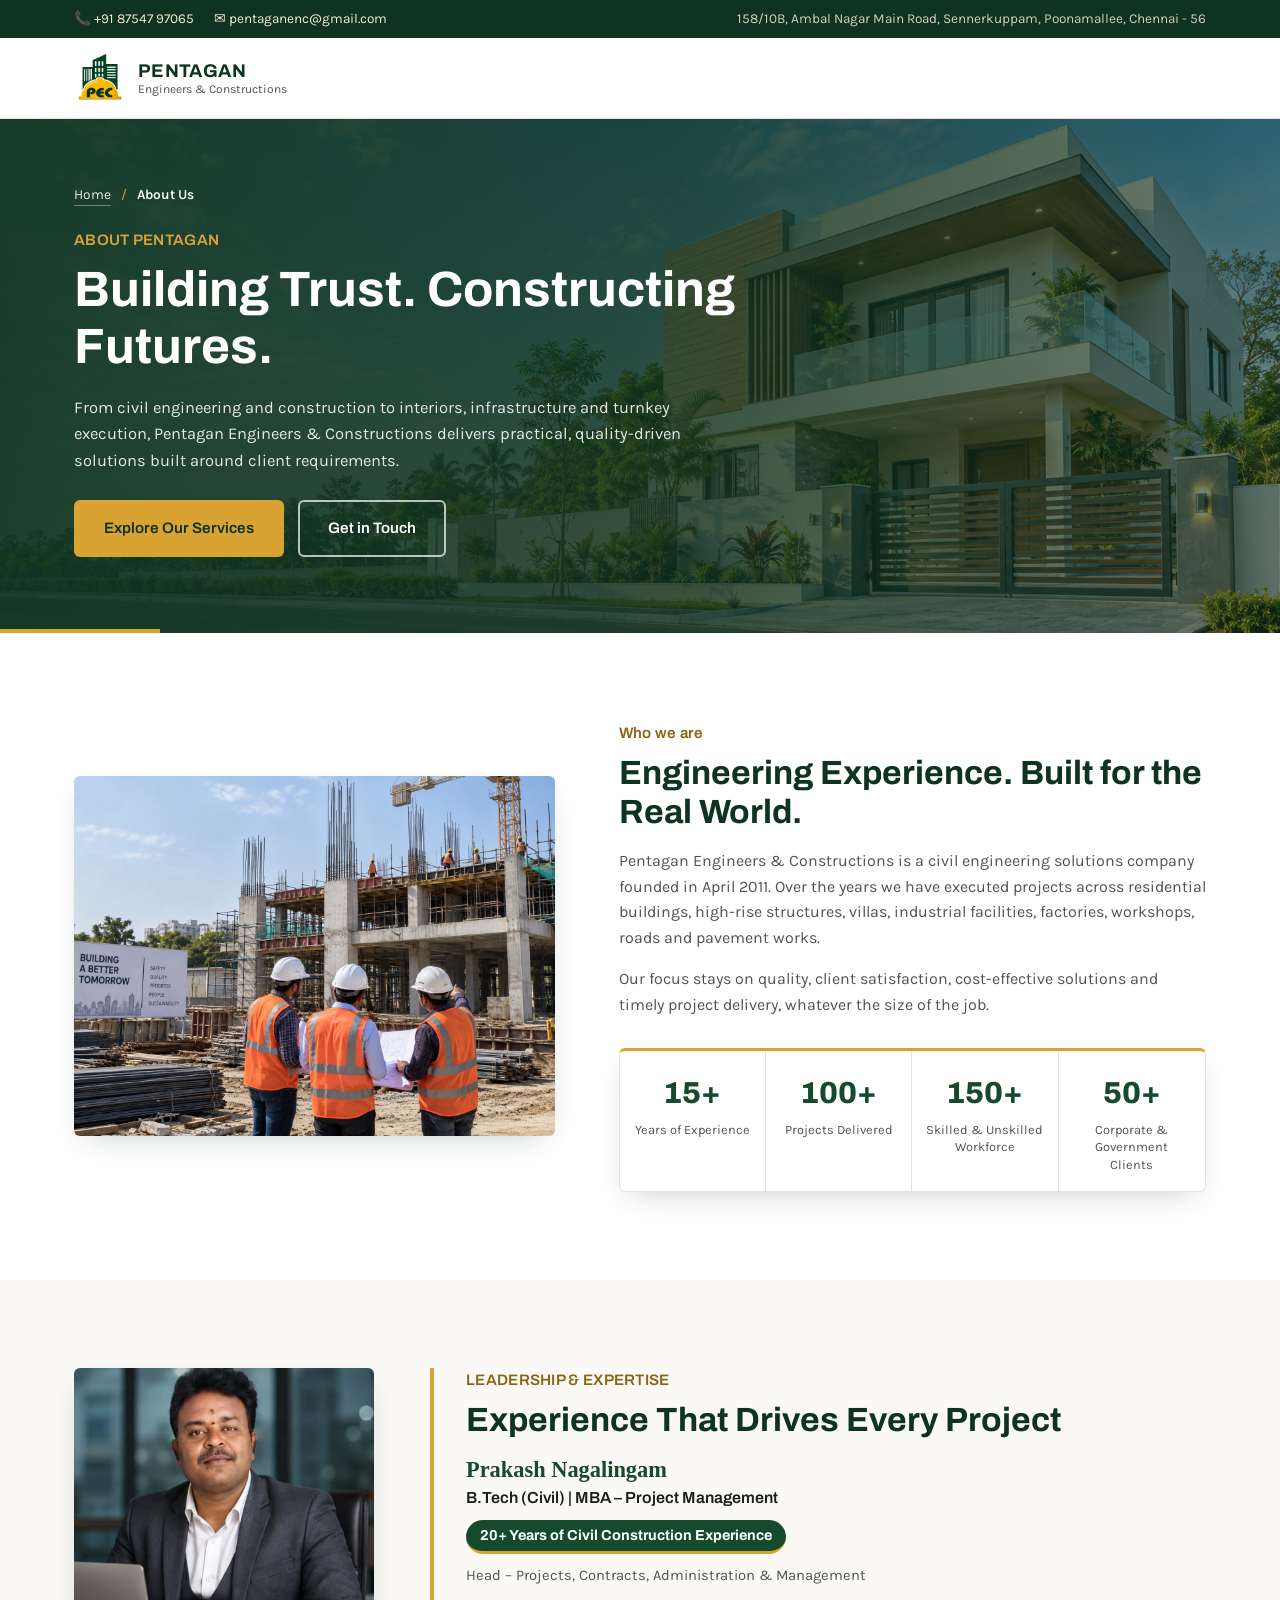
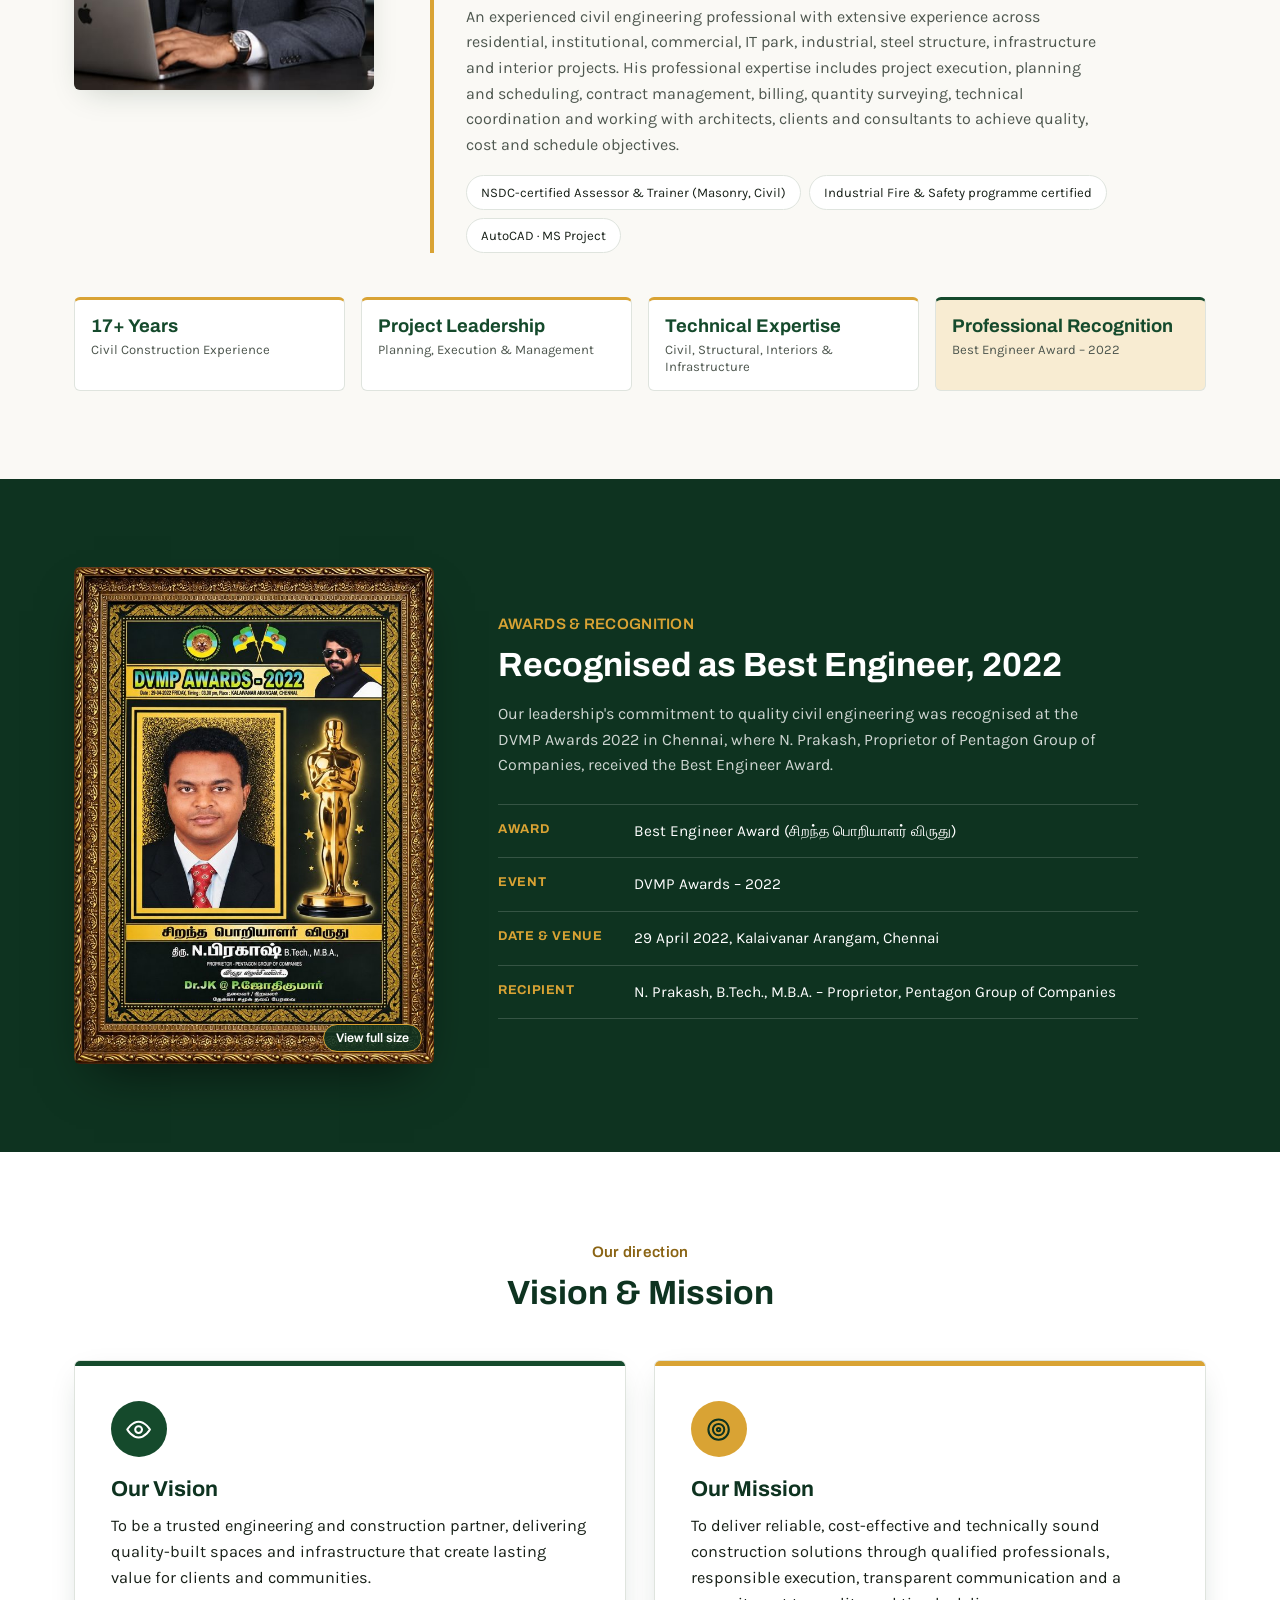
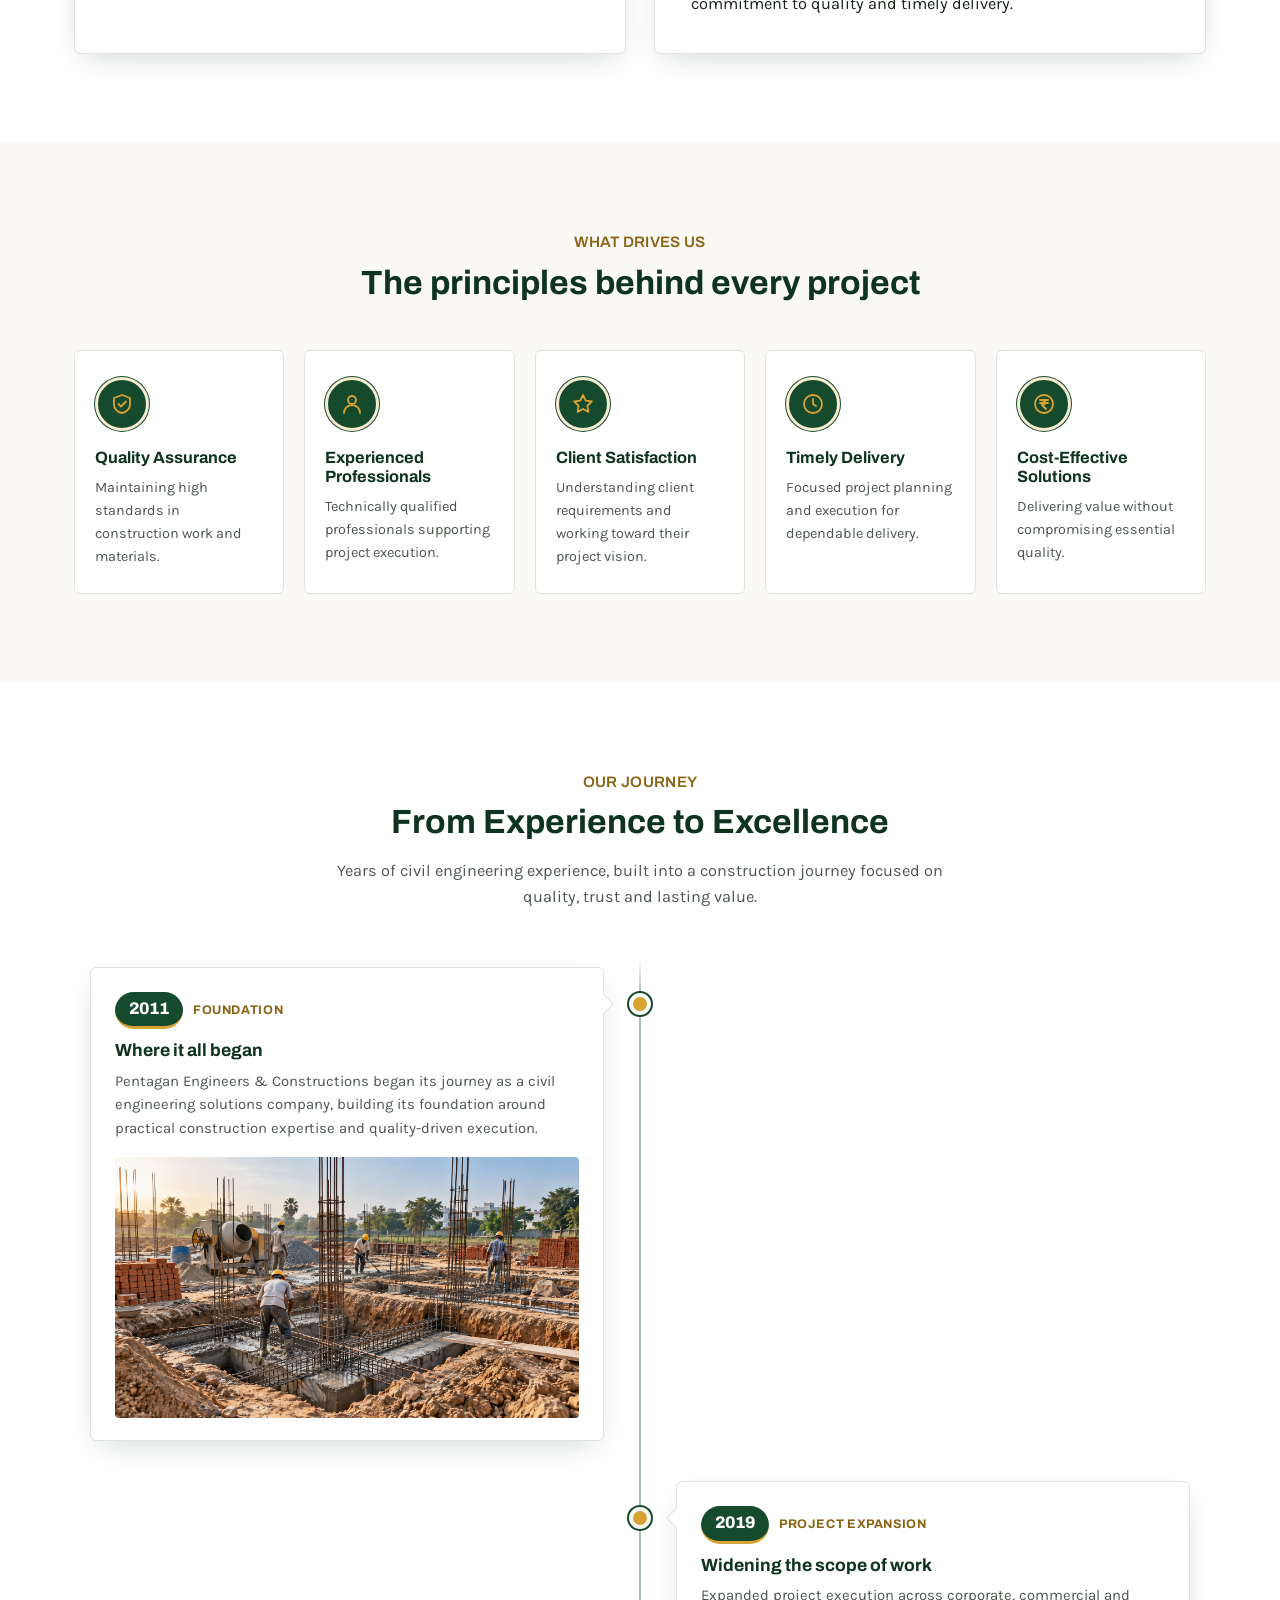
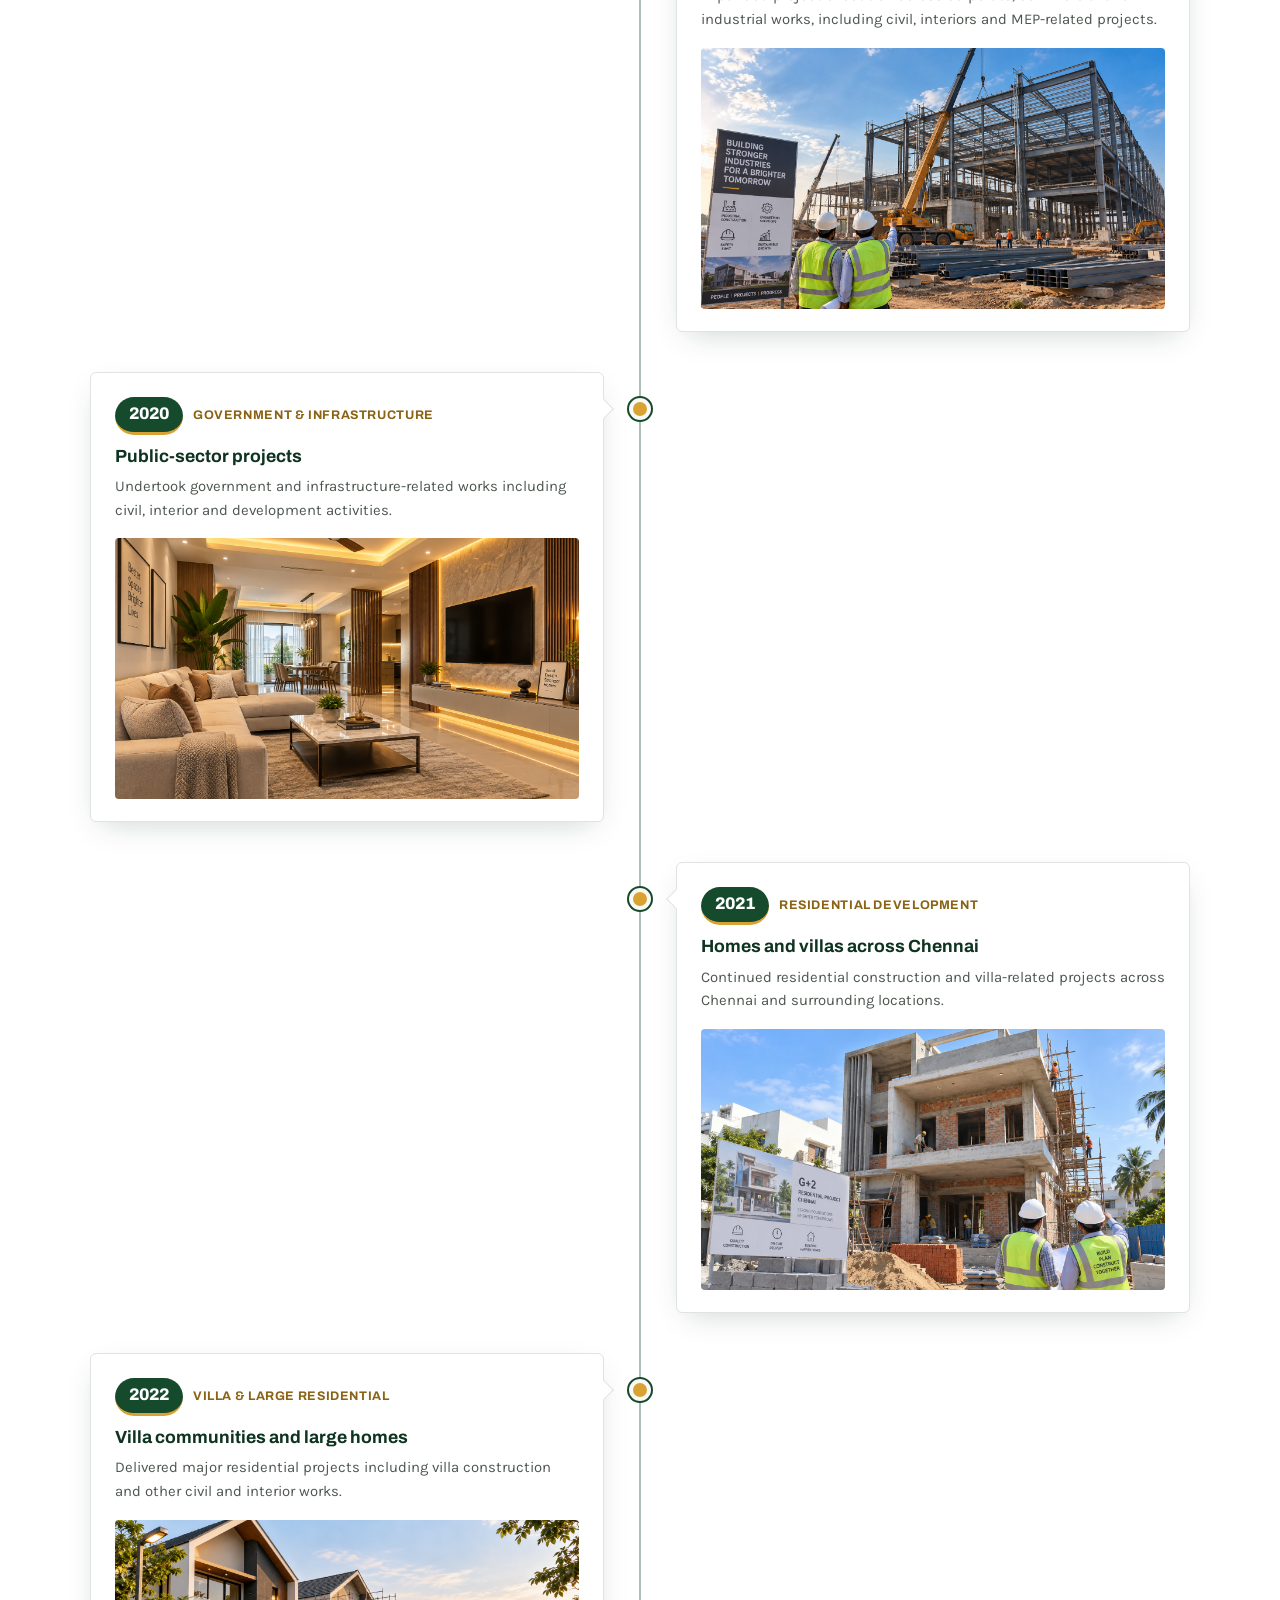
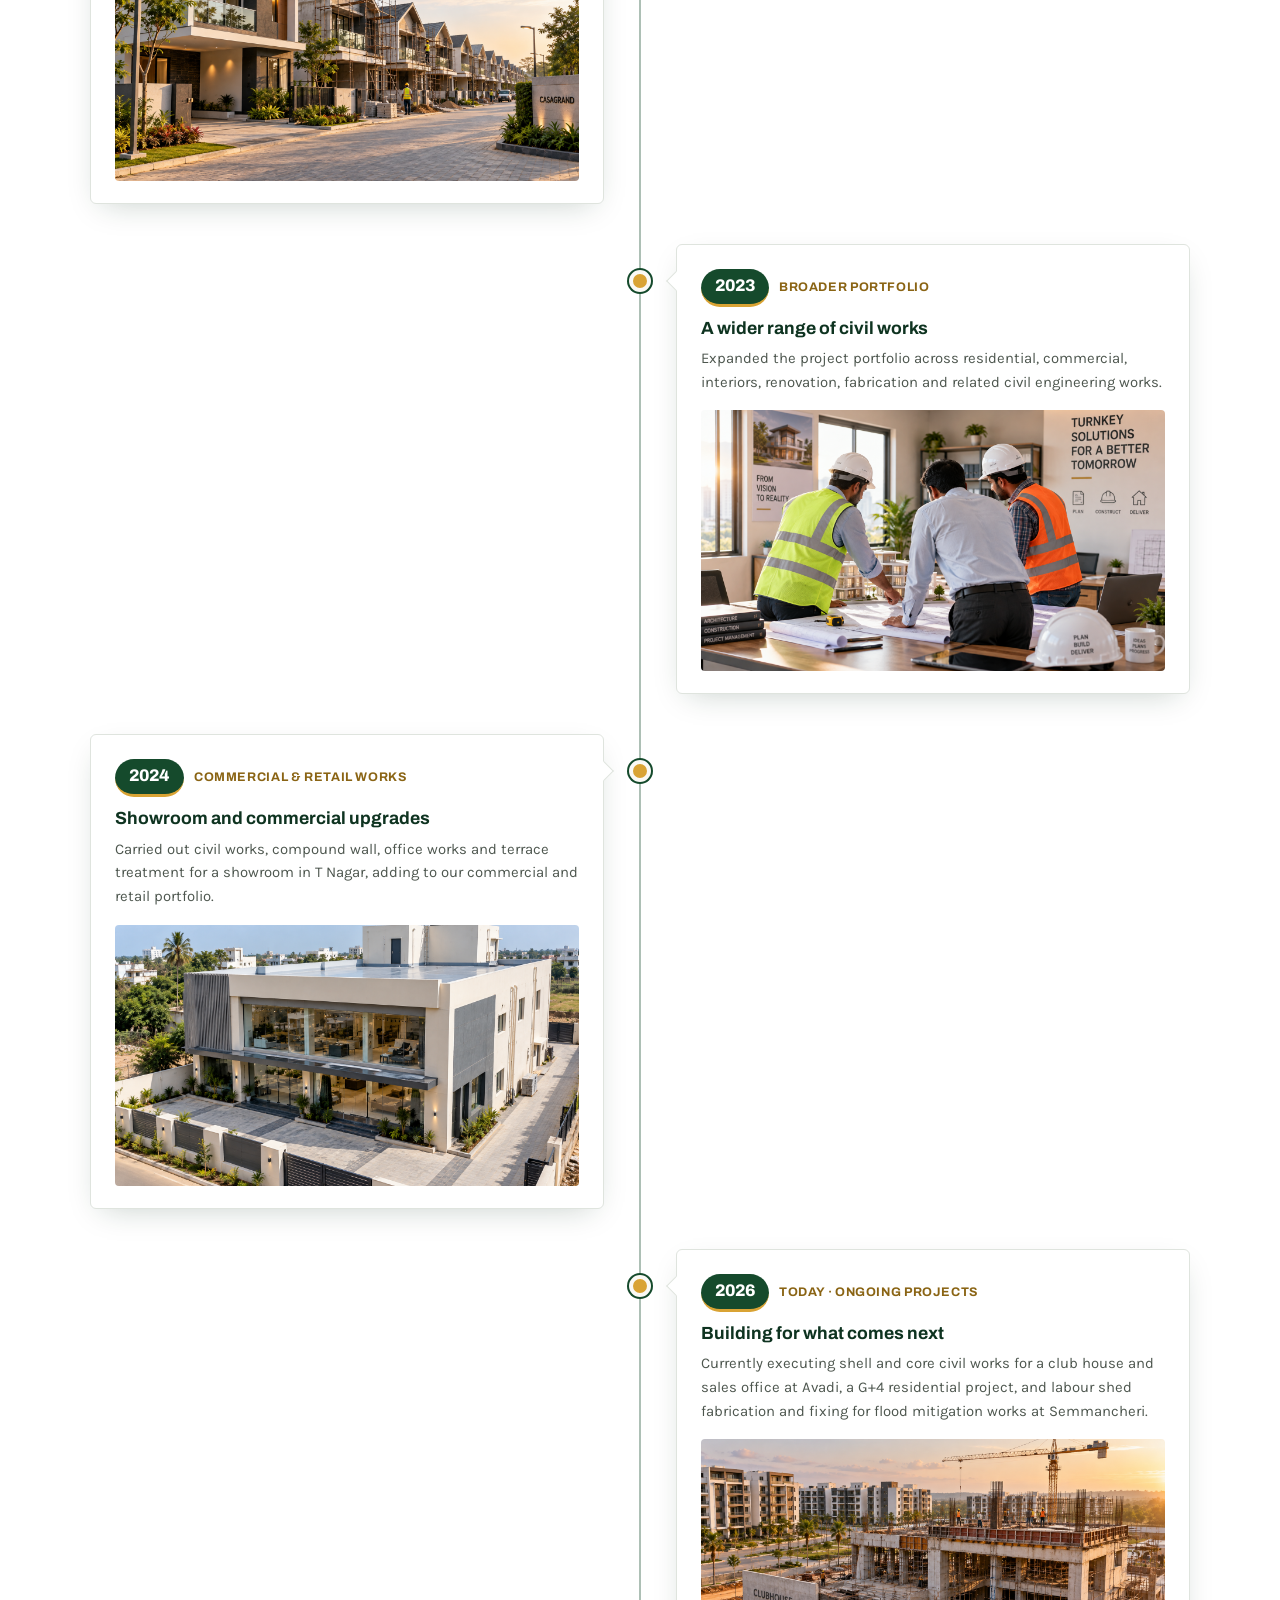
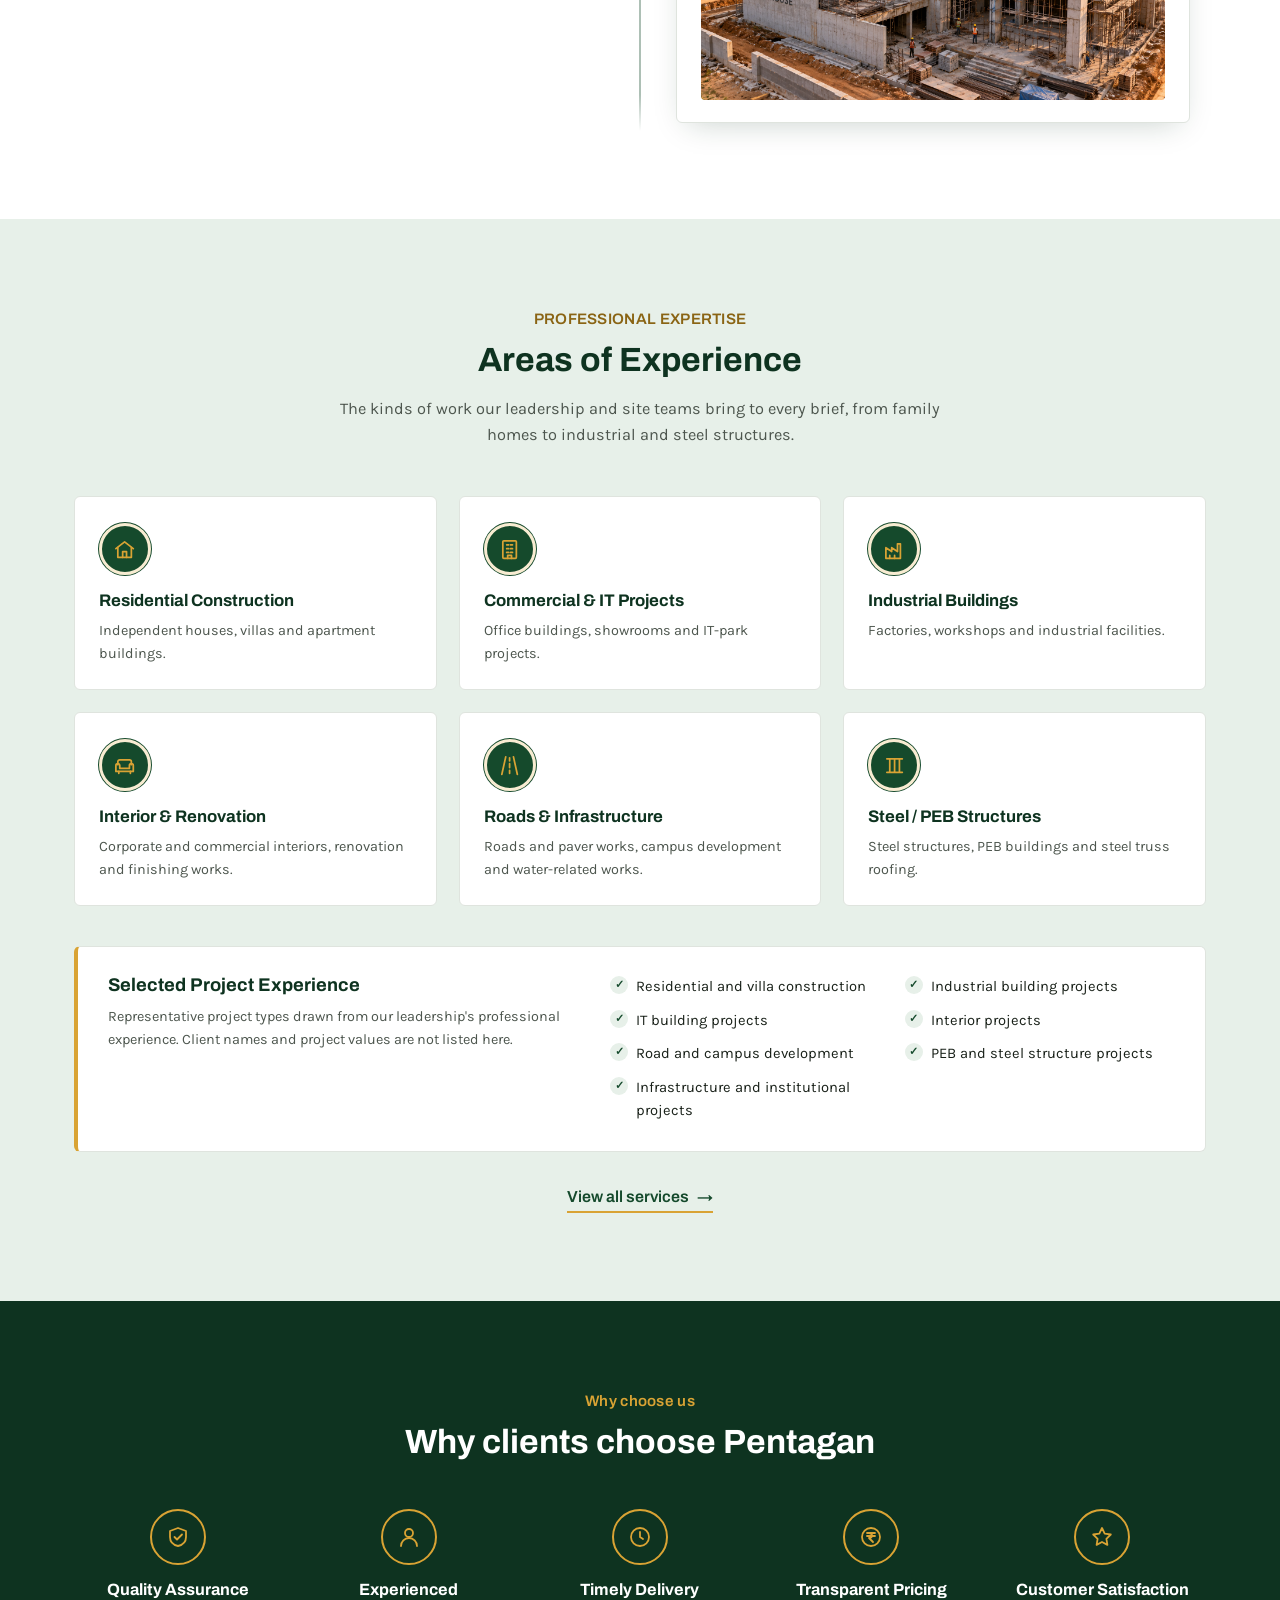
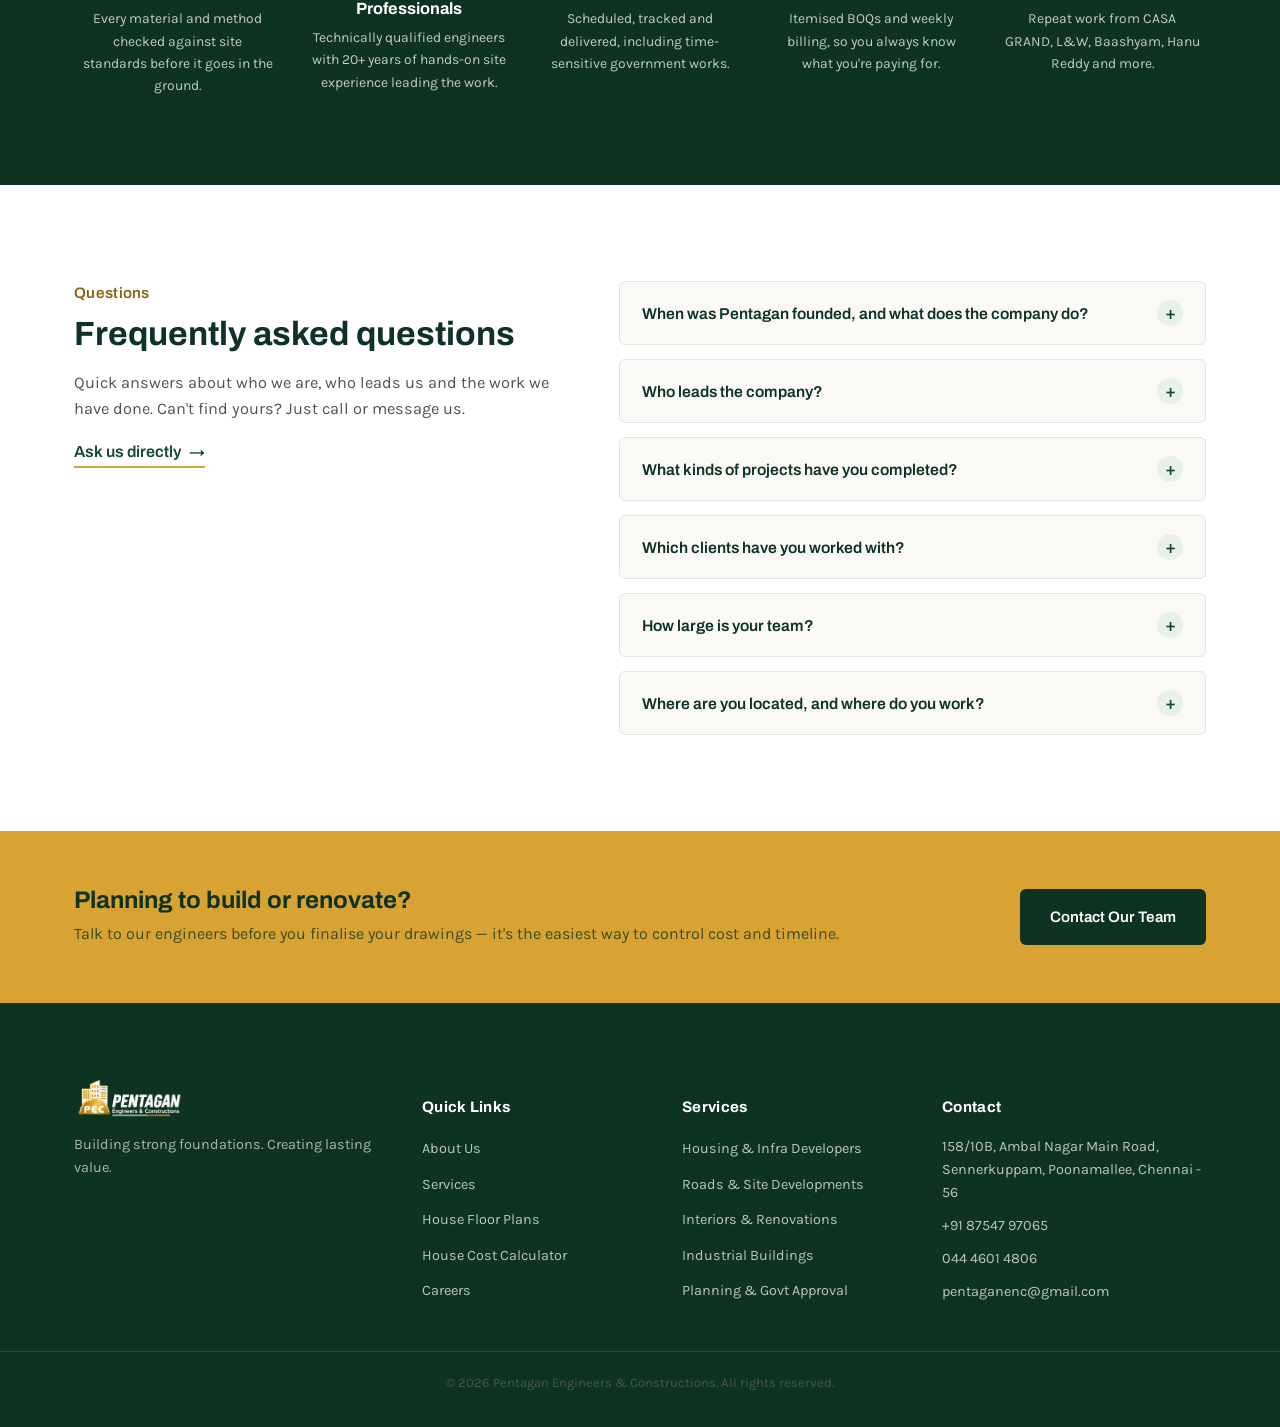
==== commit 97448c55: "Update statistics in about.html" ====
--- a/about.html
+++ b/about.html
@@ -128,7 +128,7 @@
           <p>Years of Experience</p>
         </div>
         <div role="listitem">
-          <span class="stat__num" data-count="30">30</span><span class="stat__suffix">+</span>
+          <span class="stat__num" data-count="100">30</span><span class="stat__suffix">+</span>
           <p>Projects Delivered</p>
         </div>
         <div role="listitem">
@@ -136,7 +136,7 @@
           <p>Skilled &amp; Unskilled Workforce</p>
         </div>
         <div role="listitem">
-          <span class="stat__num" data-count="10">10</span><span class="stat__suffix">+</span>
+          <span class="stat__num" data-count="50">10</span><span class="stat__suffix">+</span>
           <p>Corporate &amp; Government Clients</p>
         </div>
       </div>
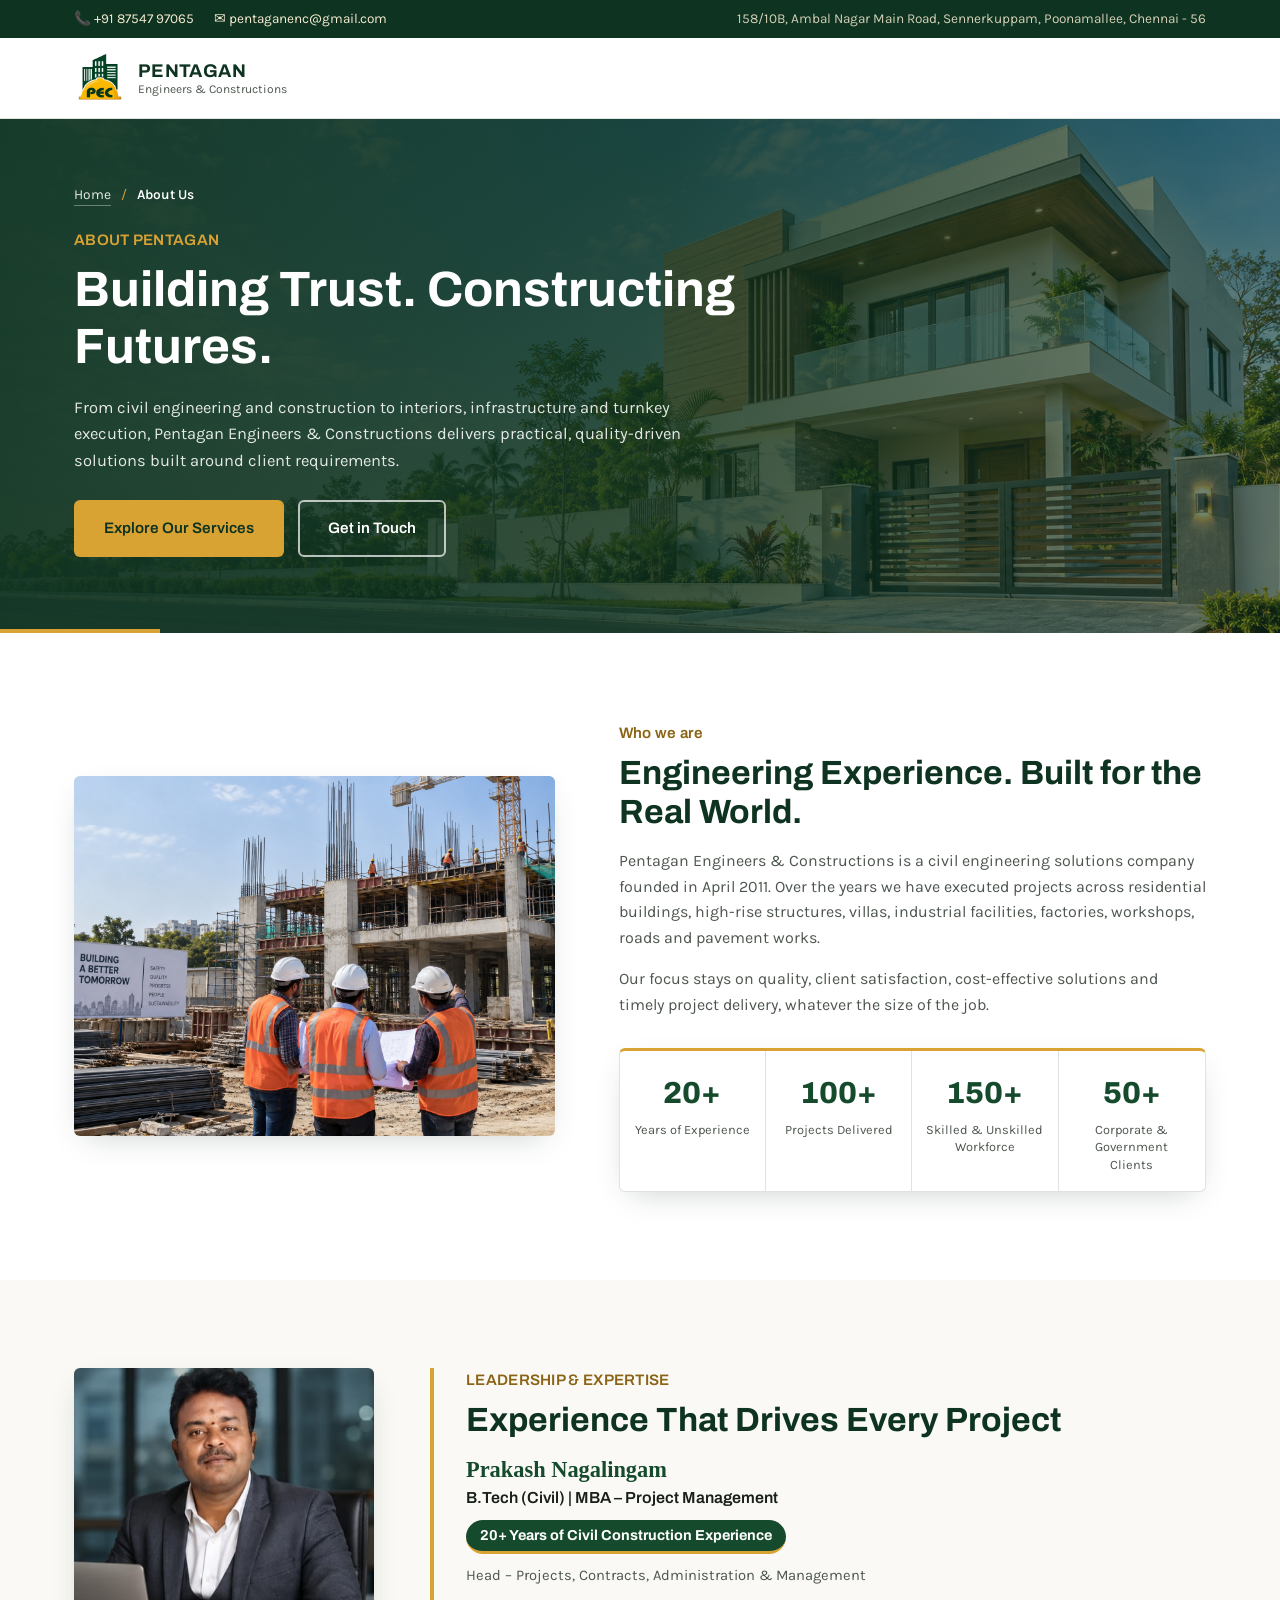
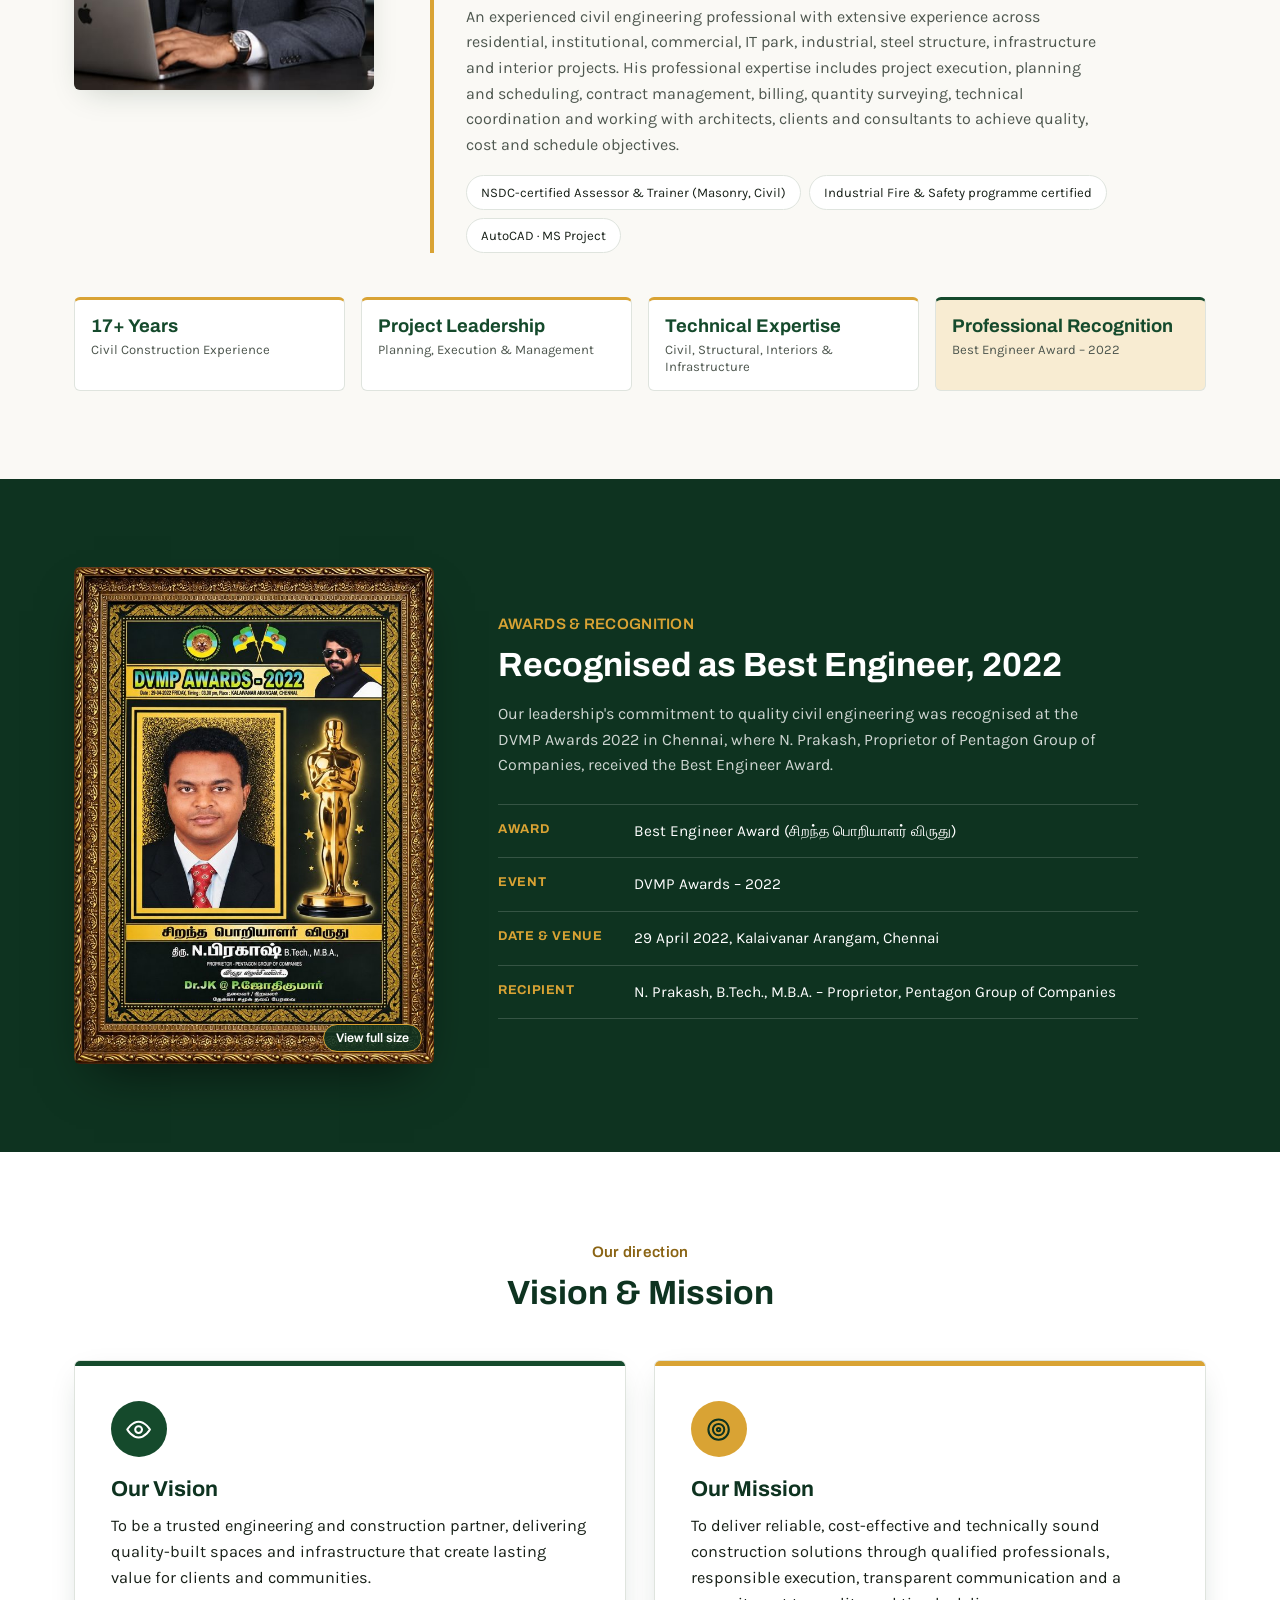
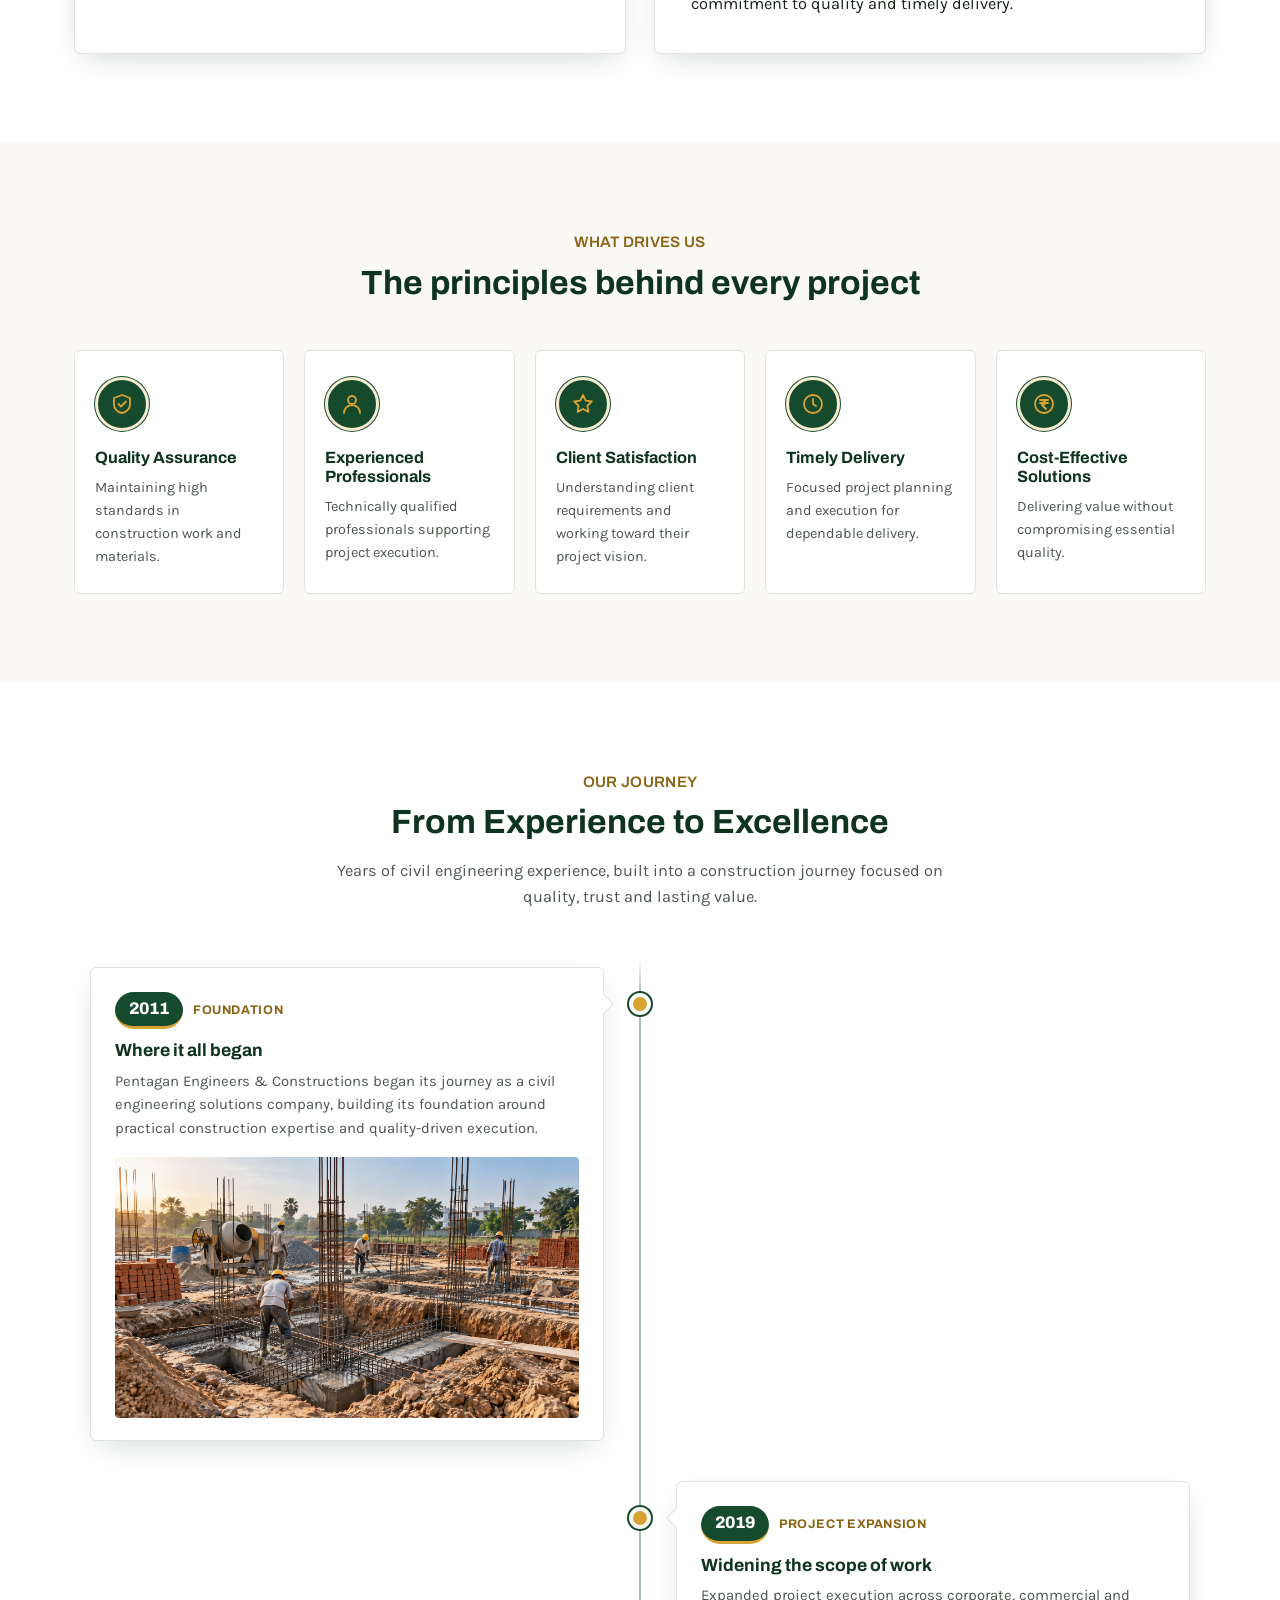
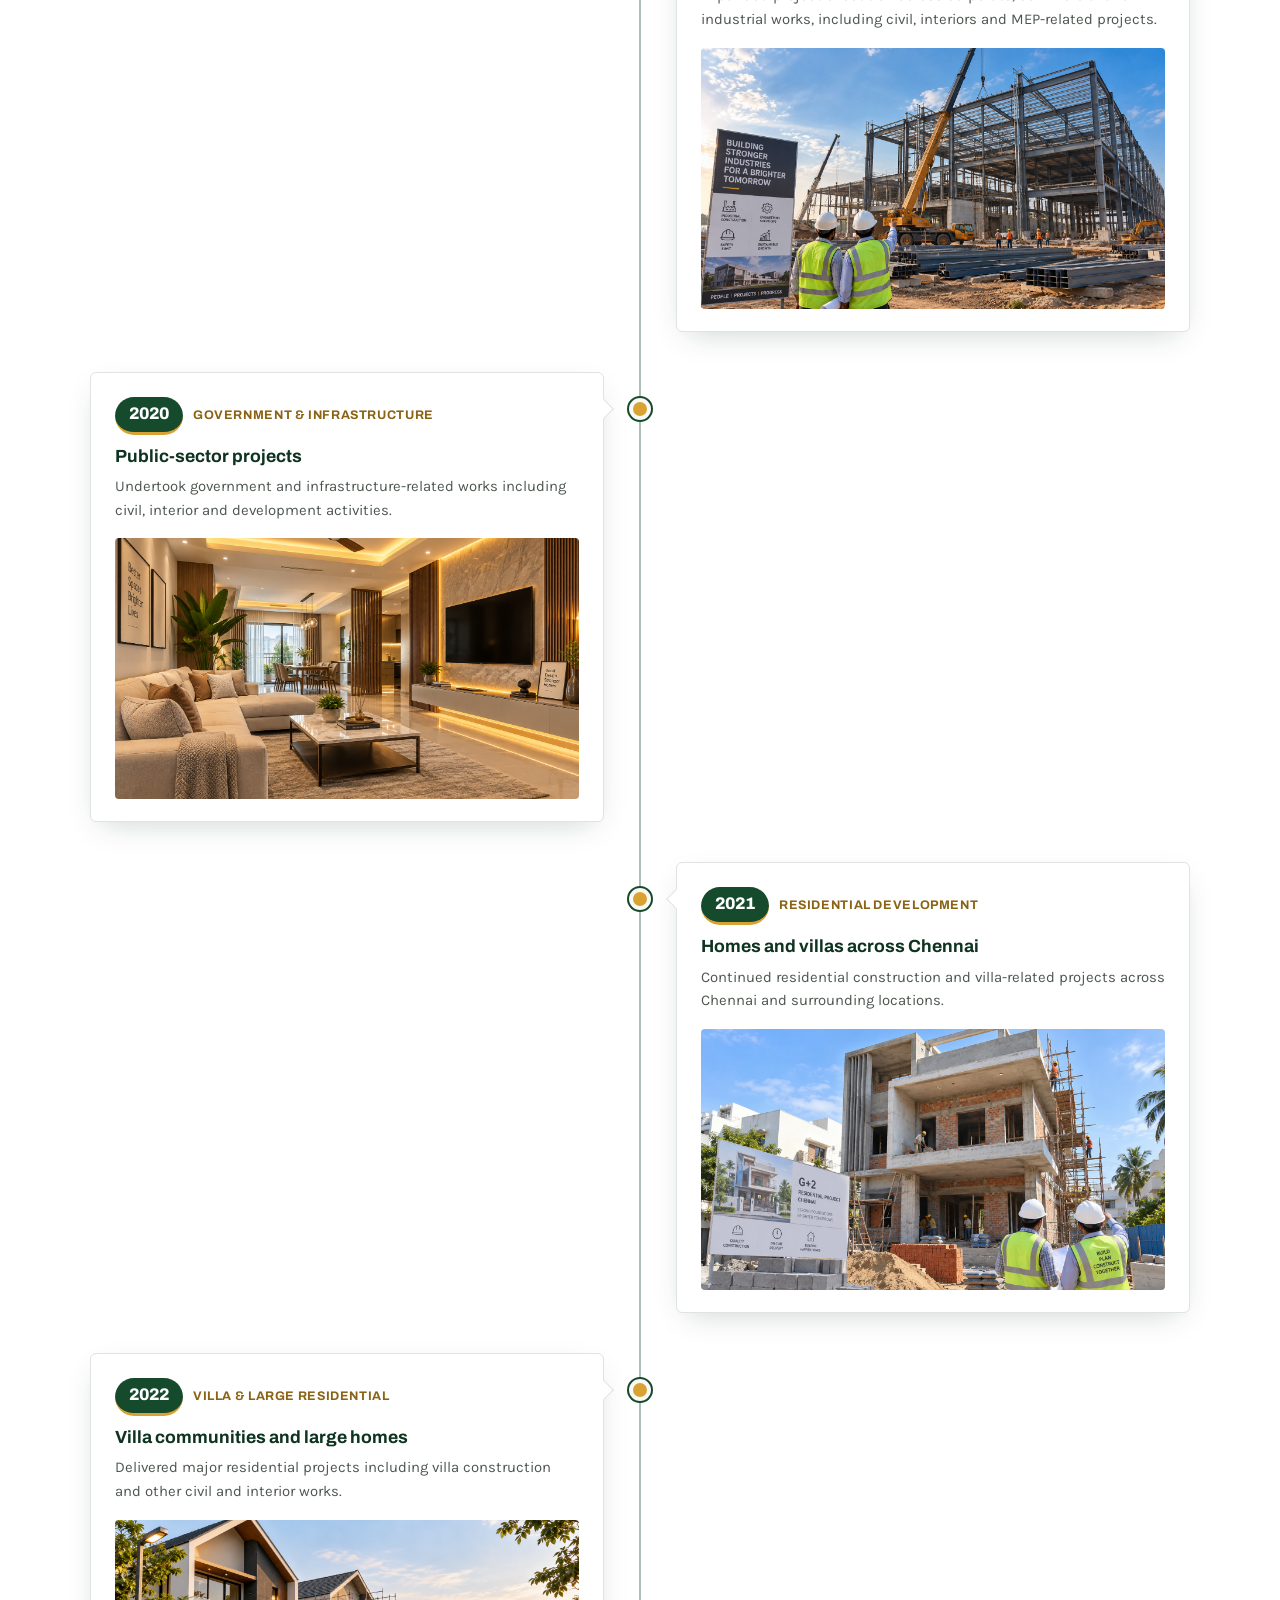
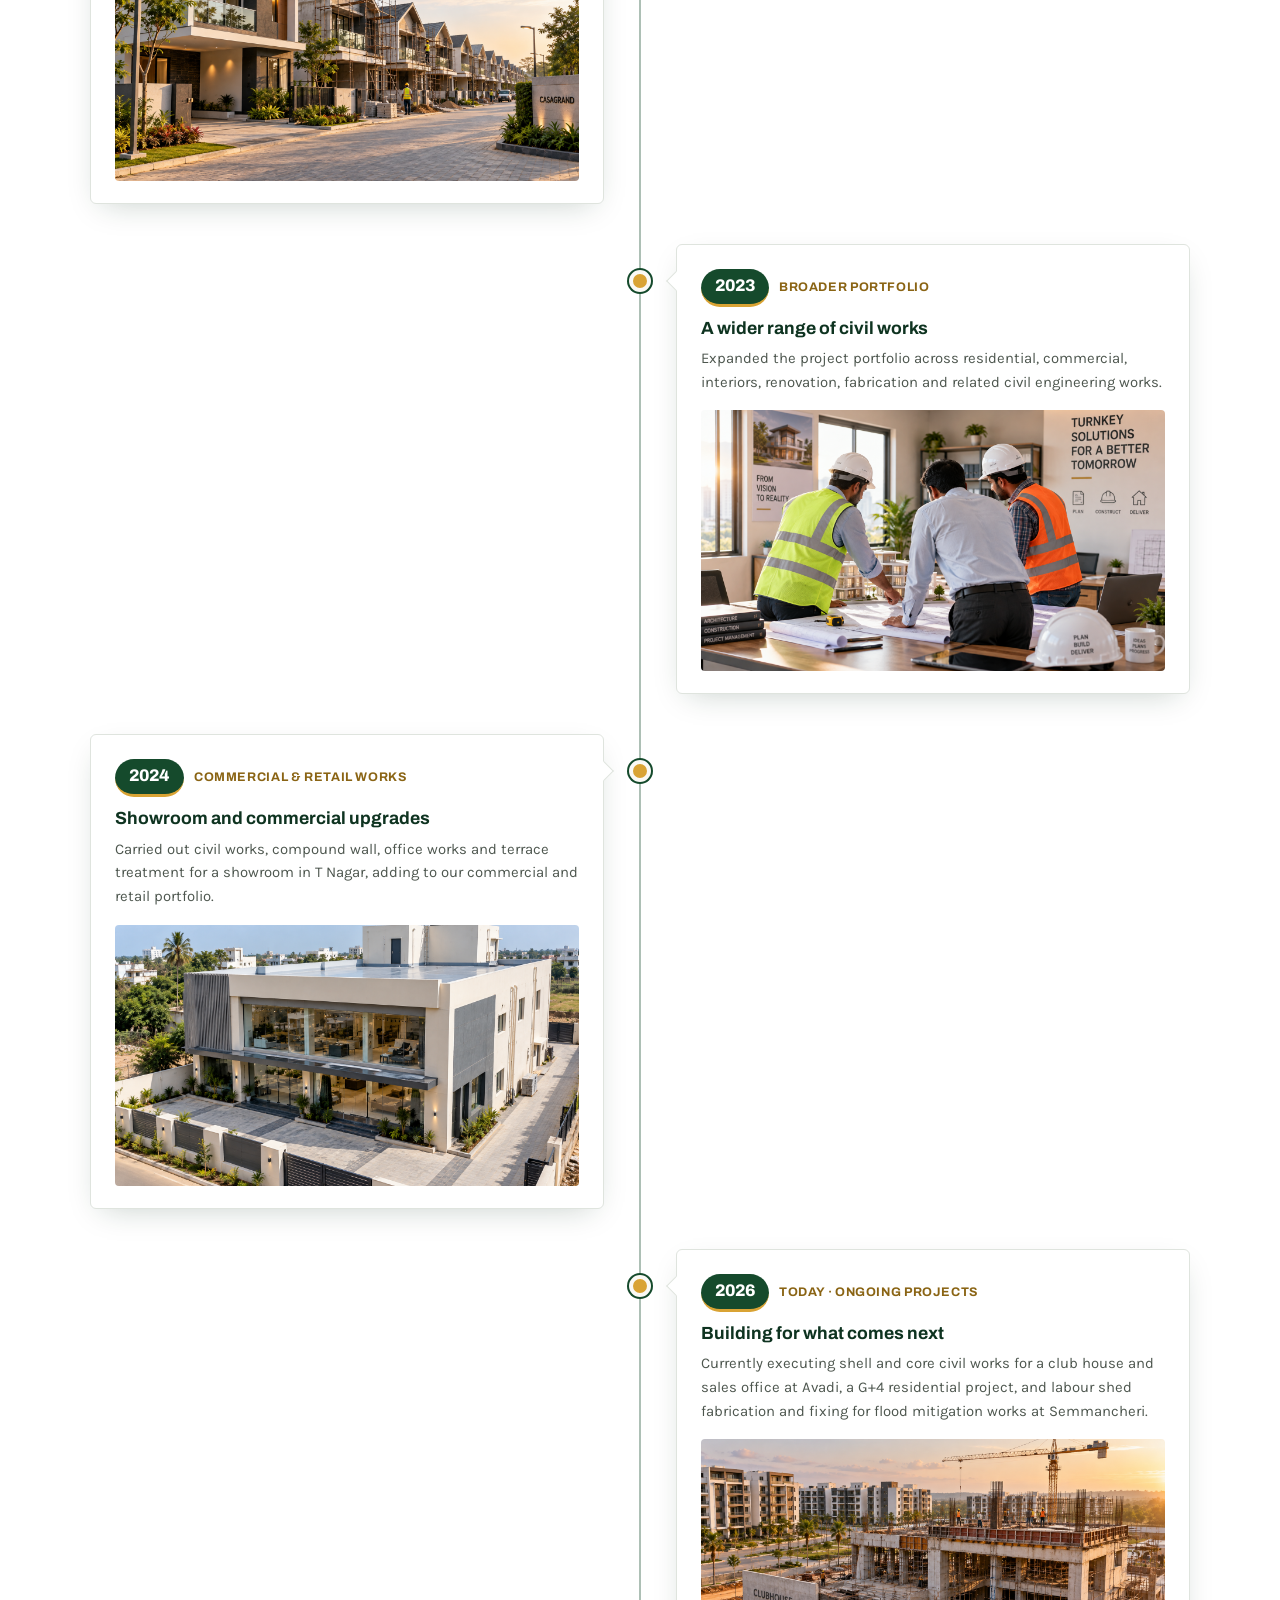
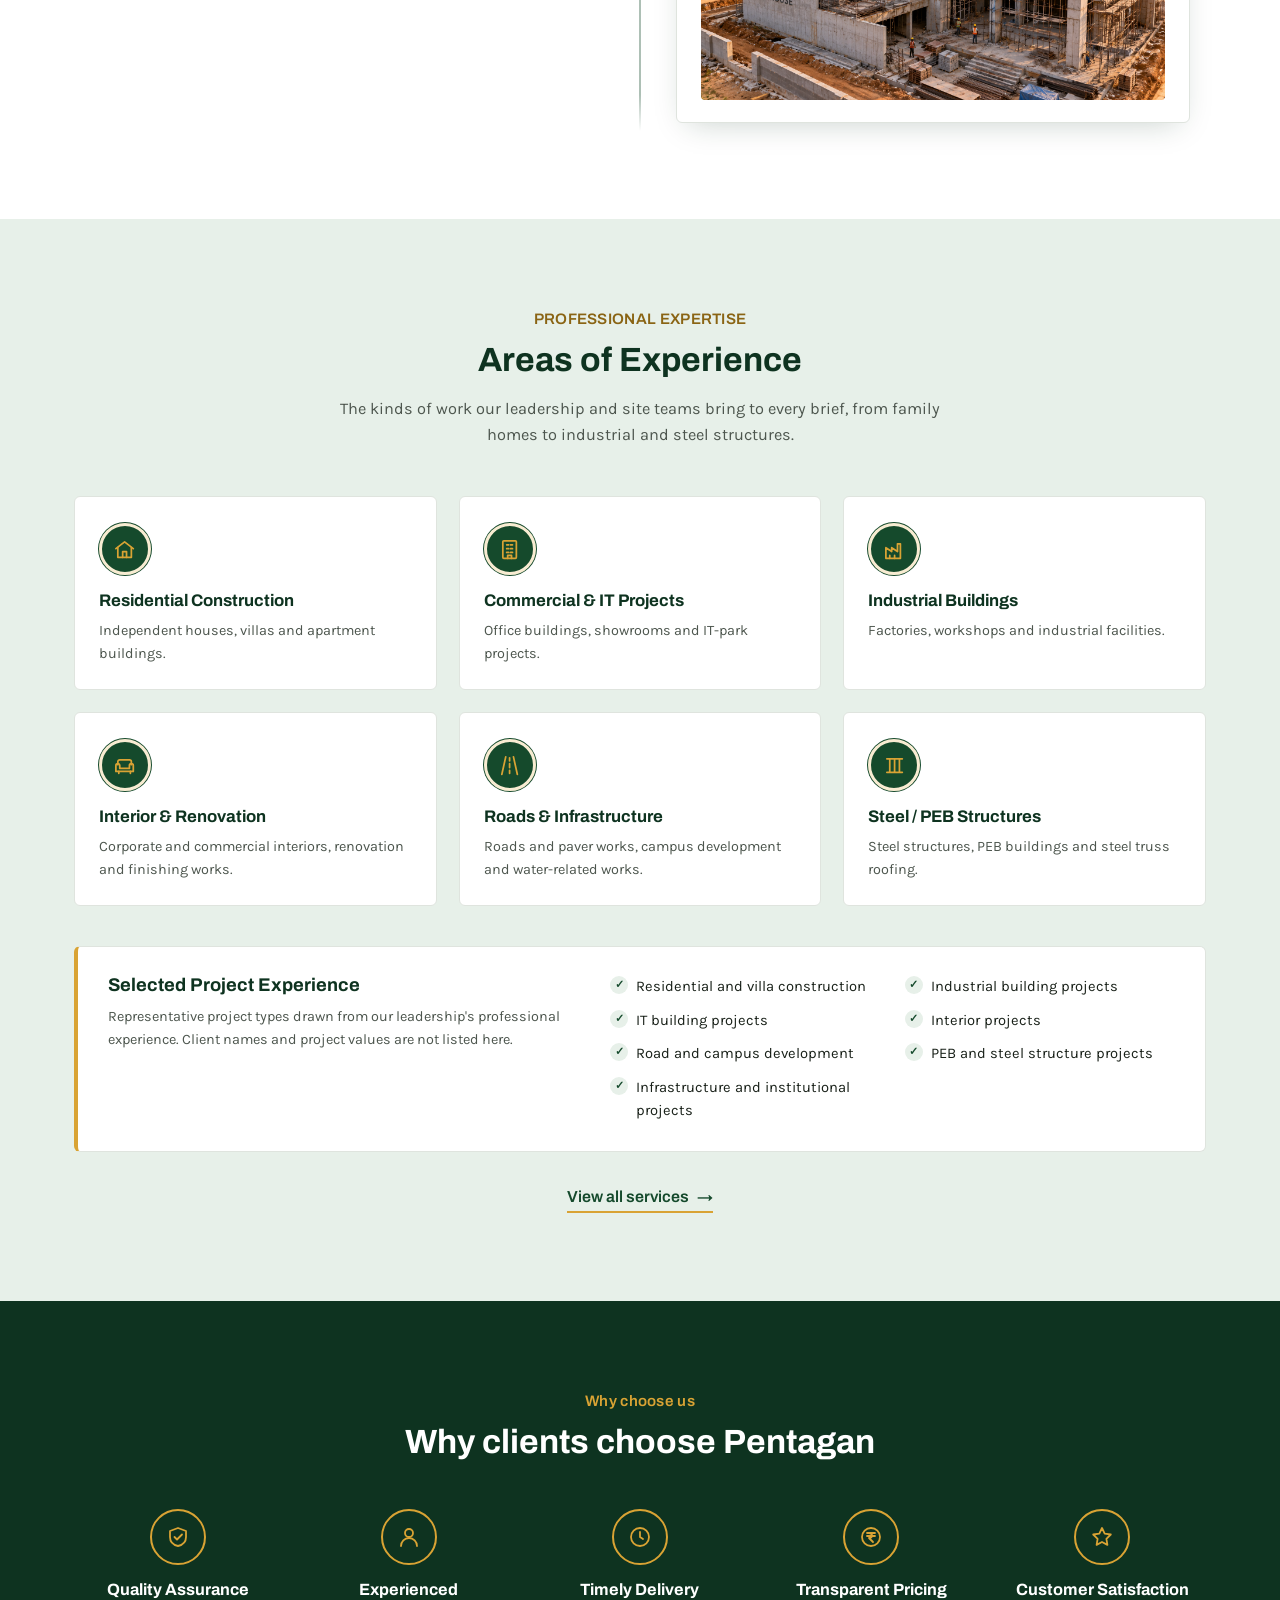
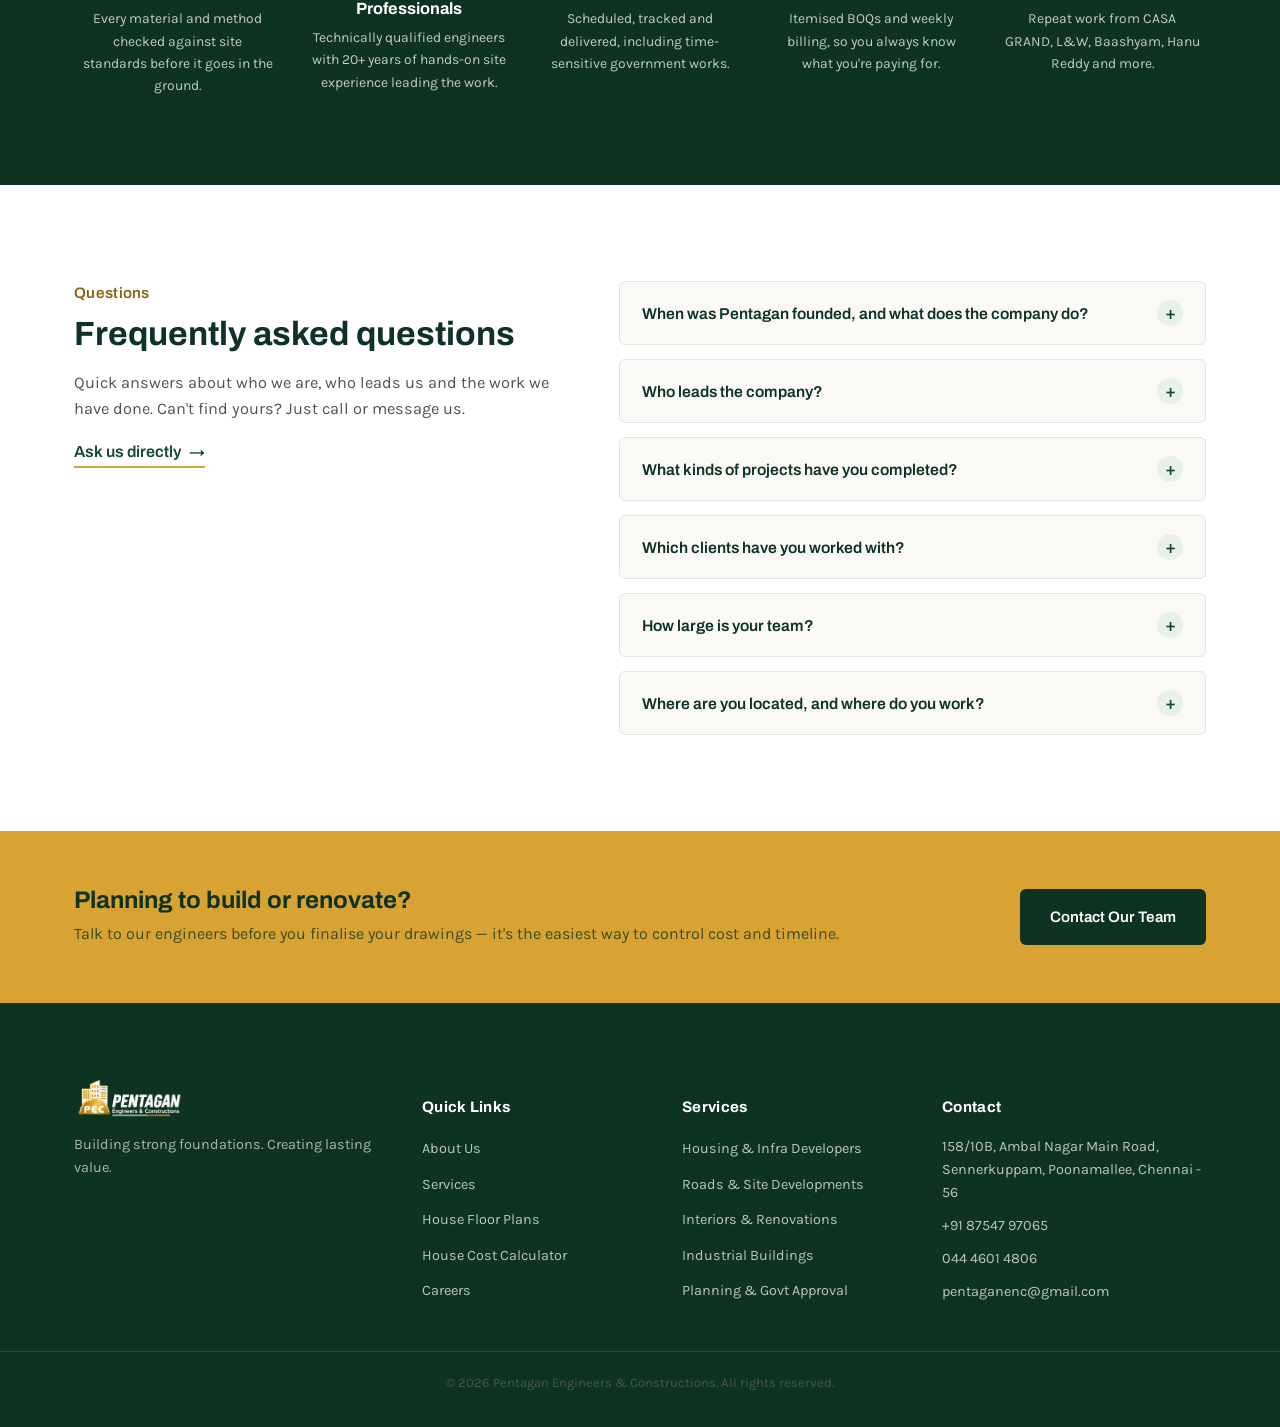
==== commit c51a9703: "Update about.html" ====
--- a/about.html
+++ b/about.html
@@ -124,7 +124,7 @@
 
       <div class="story-stats" role="list">
         <div role="listitem">
-          <span class="stat__num" data-count="15">15</span><span class="stat__suffix">+</span>
+          <span class="stat__num" data-count="20">20</span><span class="stat__suffix">+</span>
           <p>Years of Experience</p>
         </div>
         <div role="listitem">
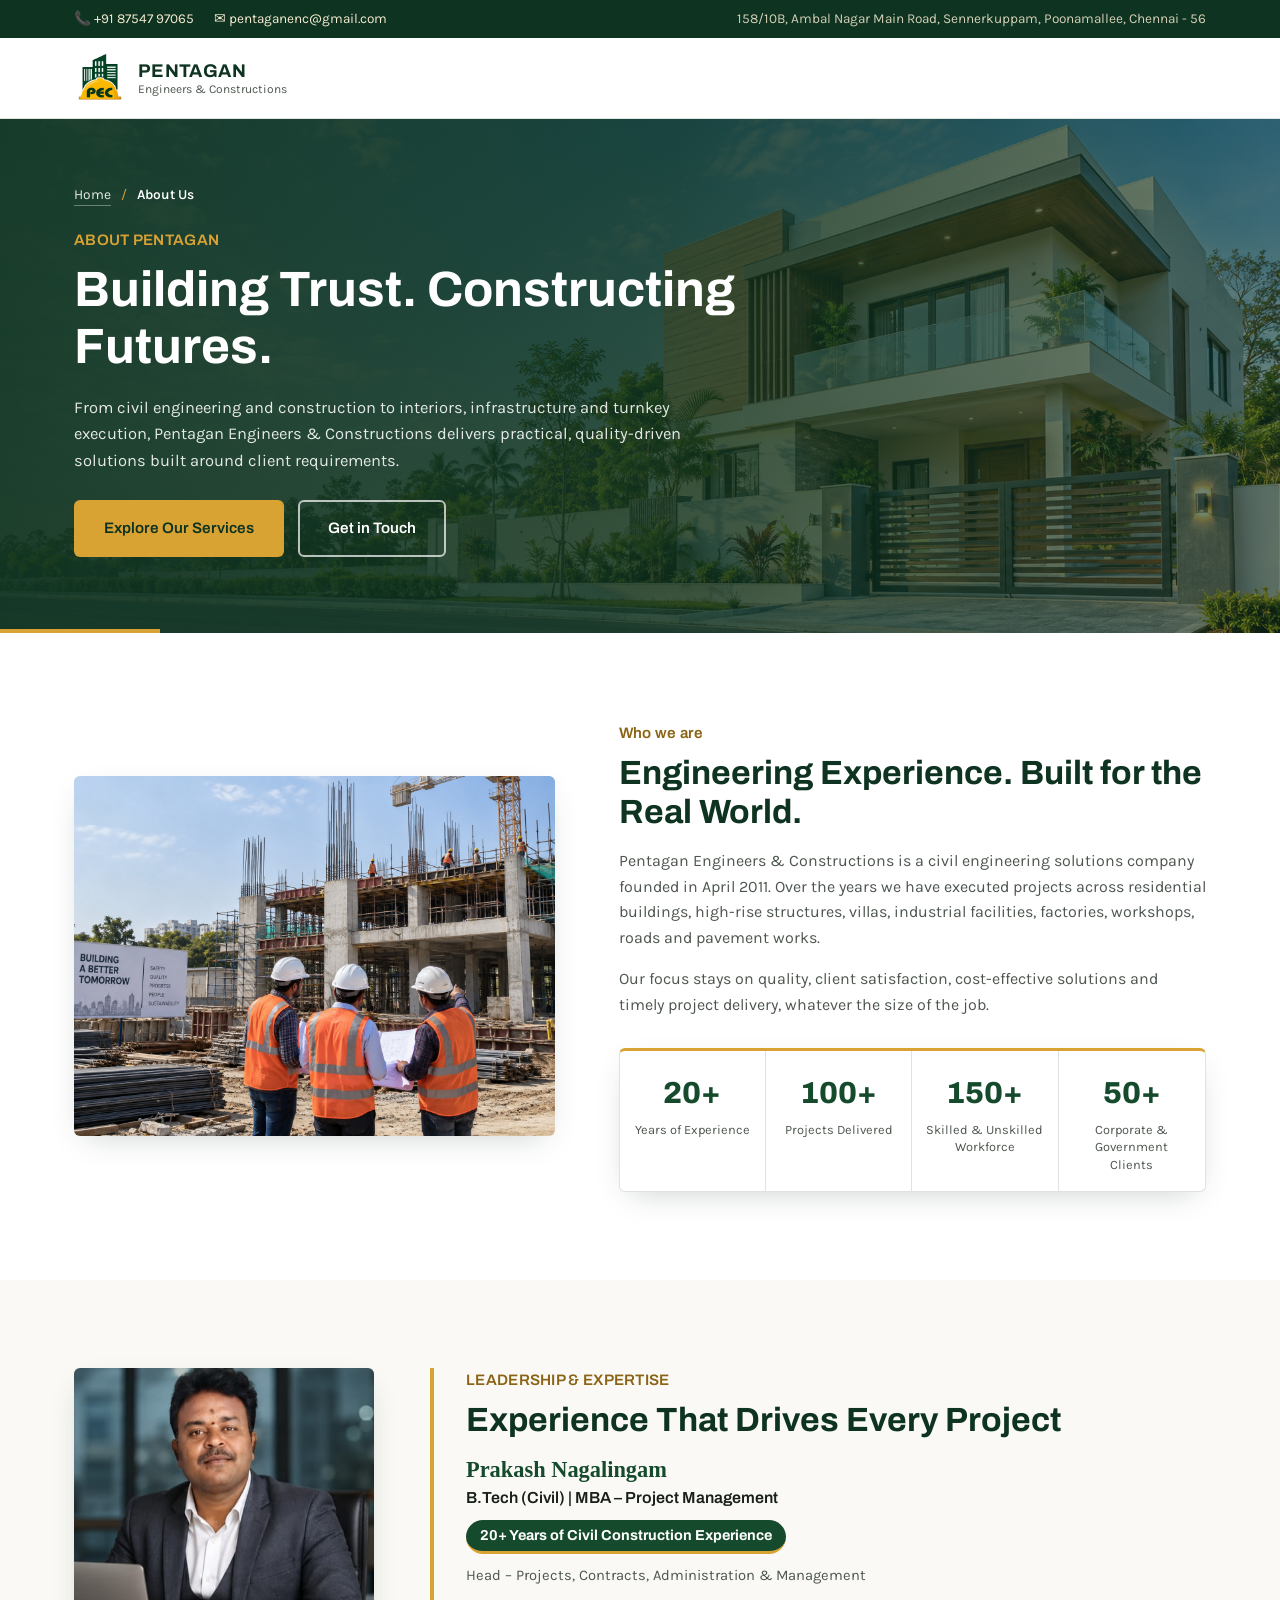
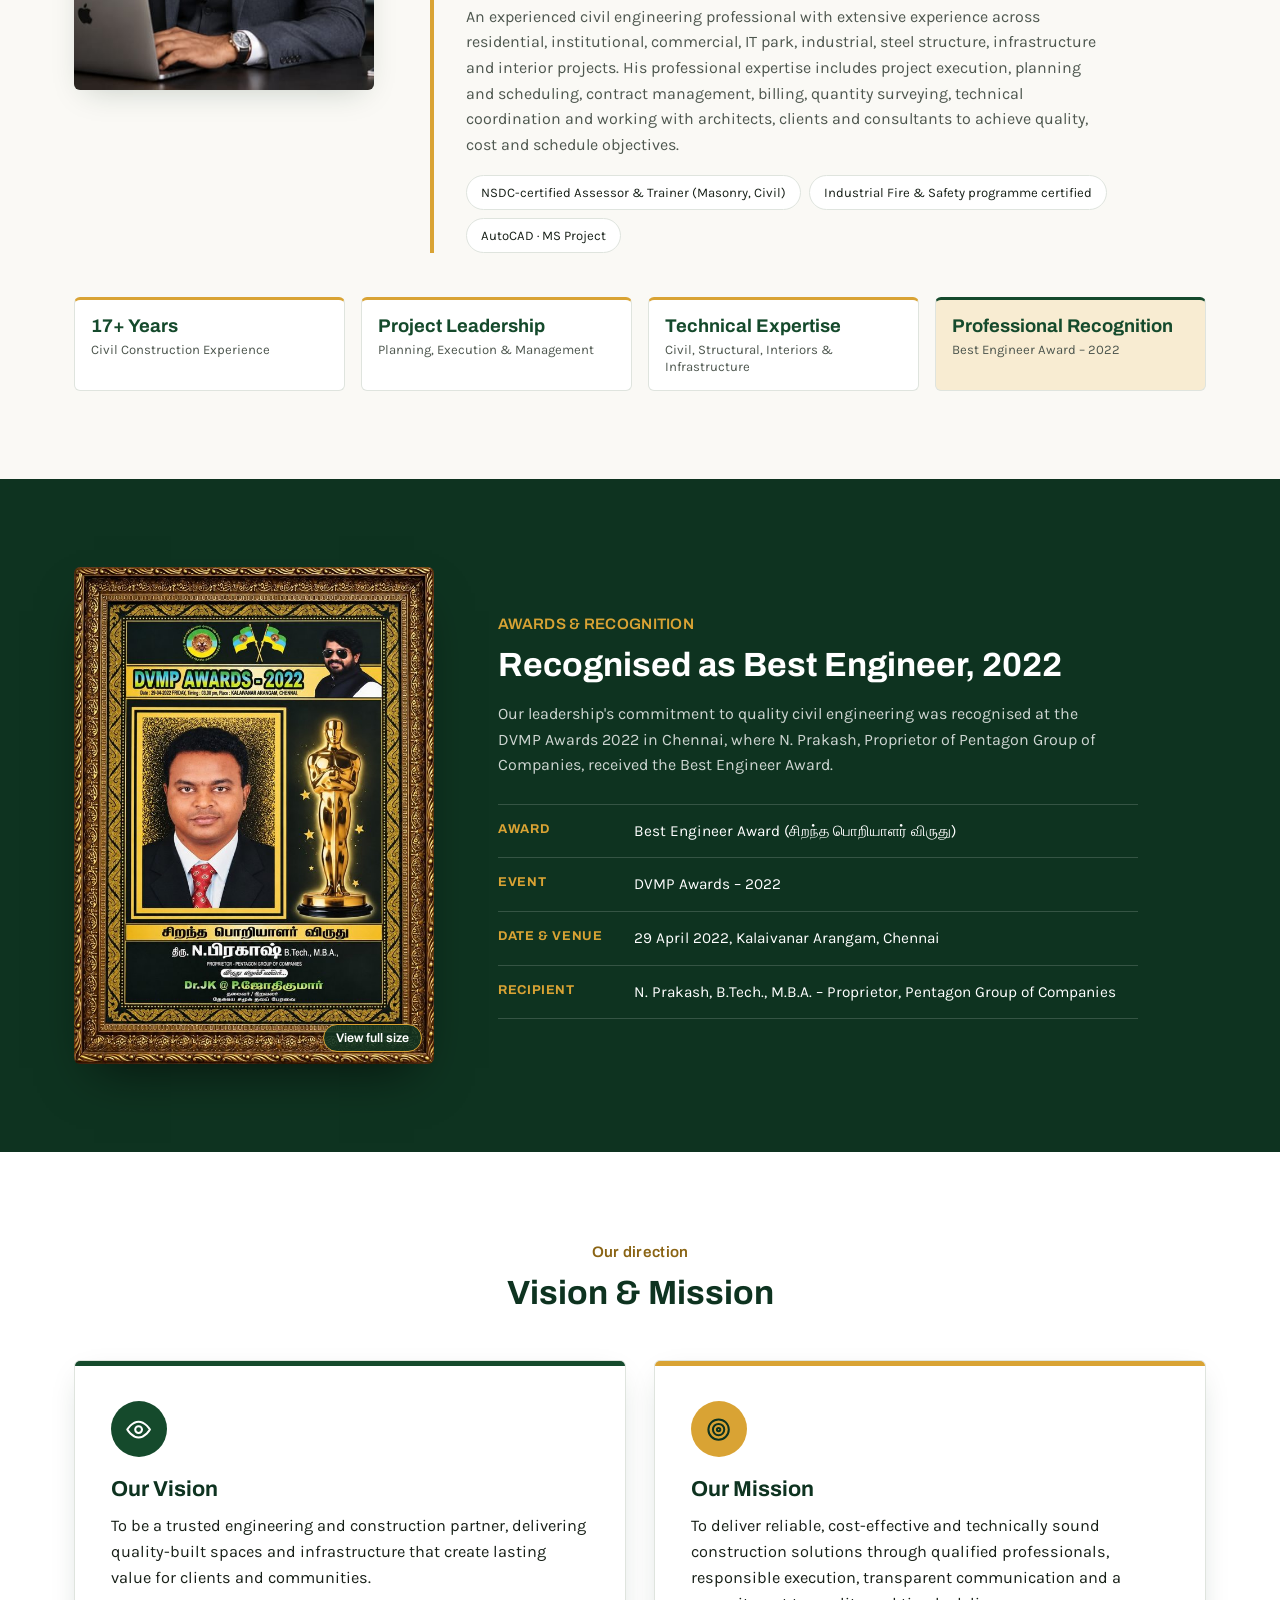
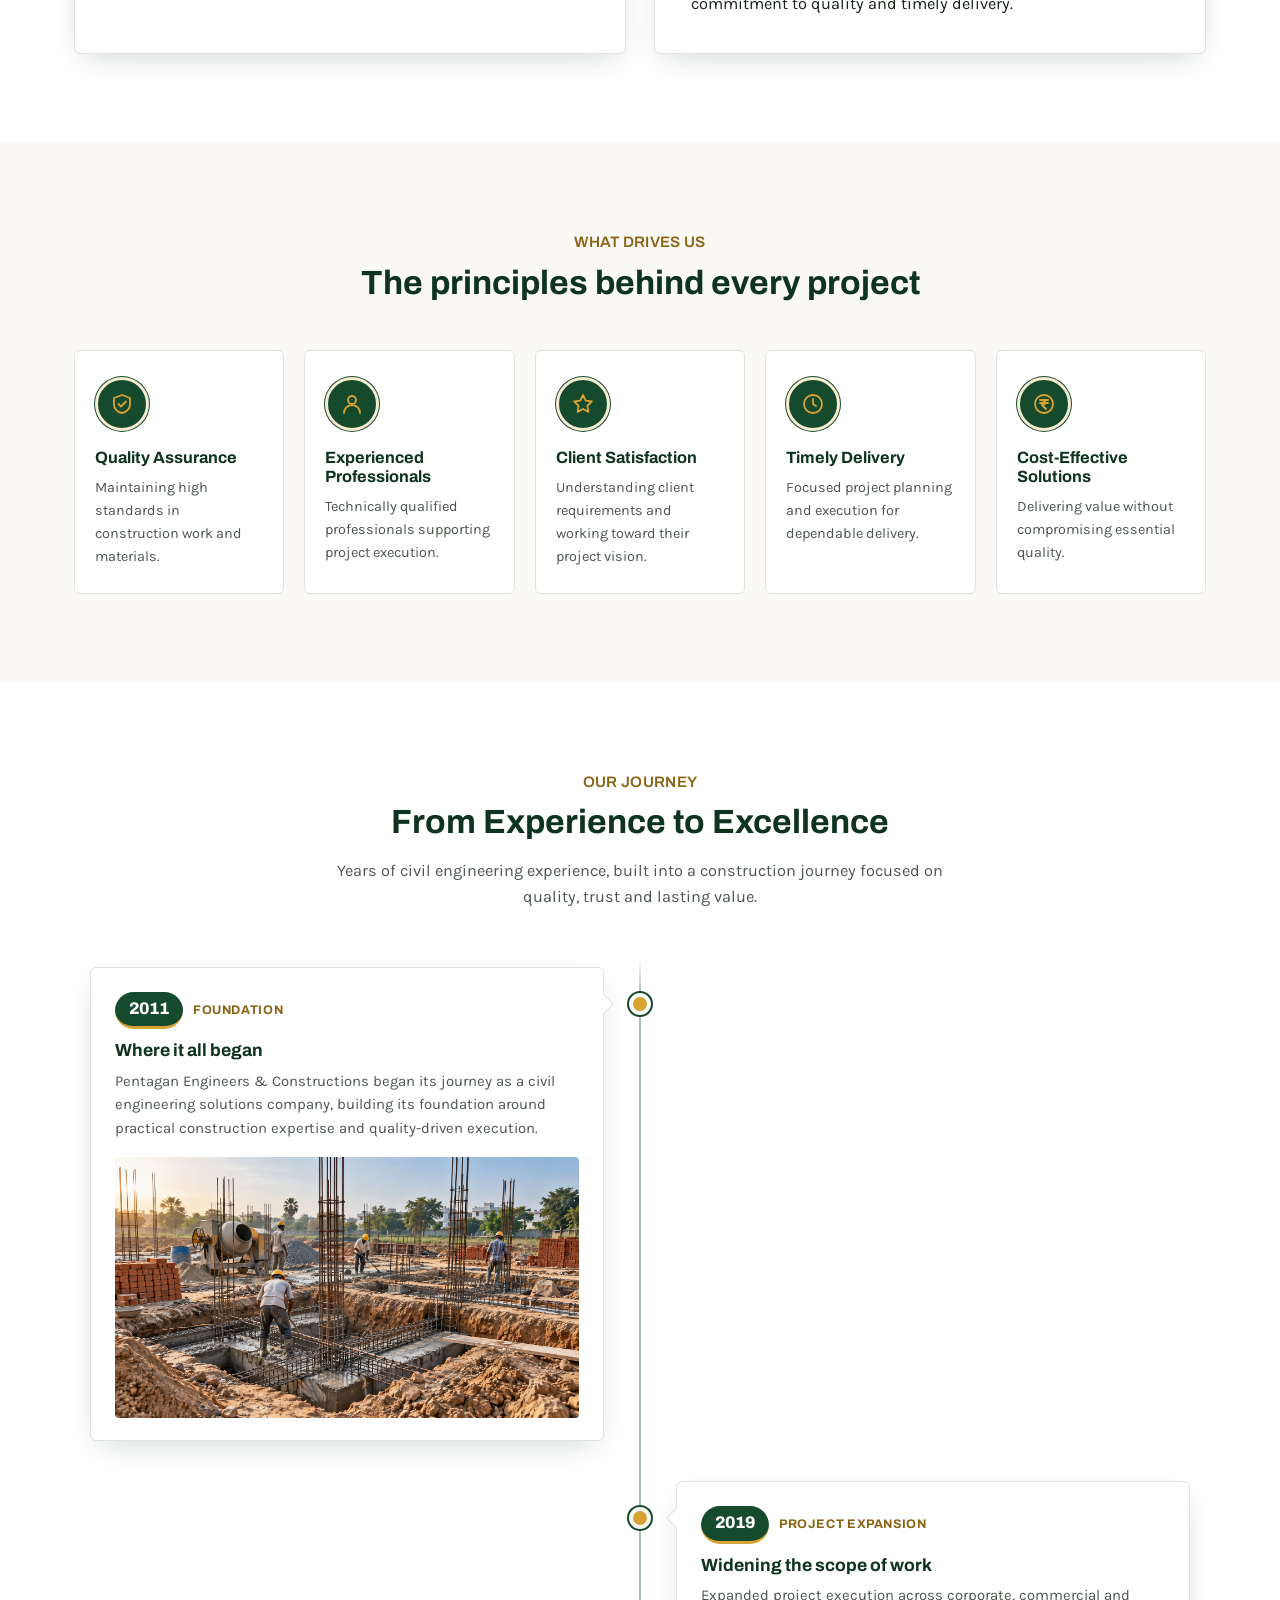
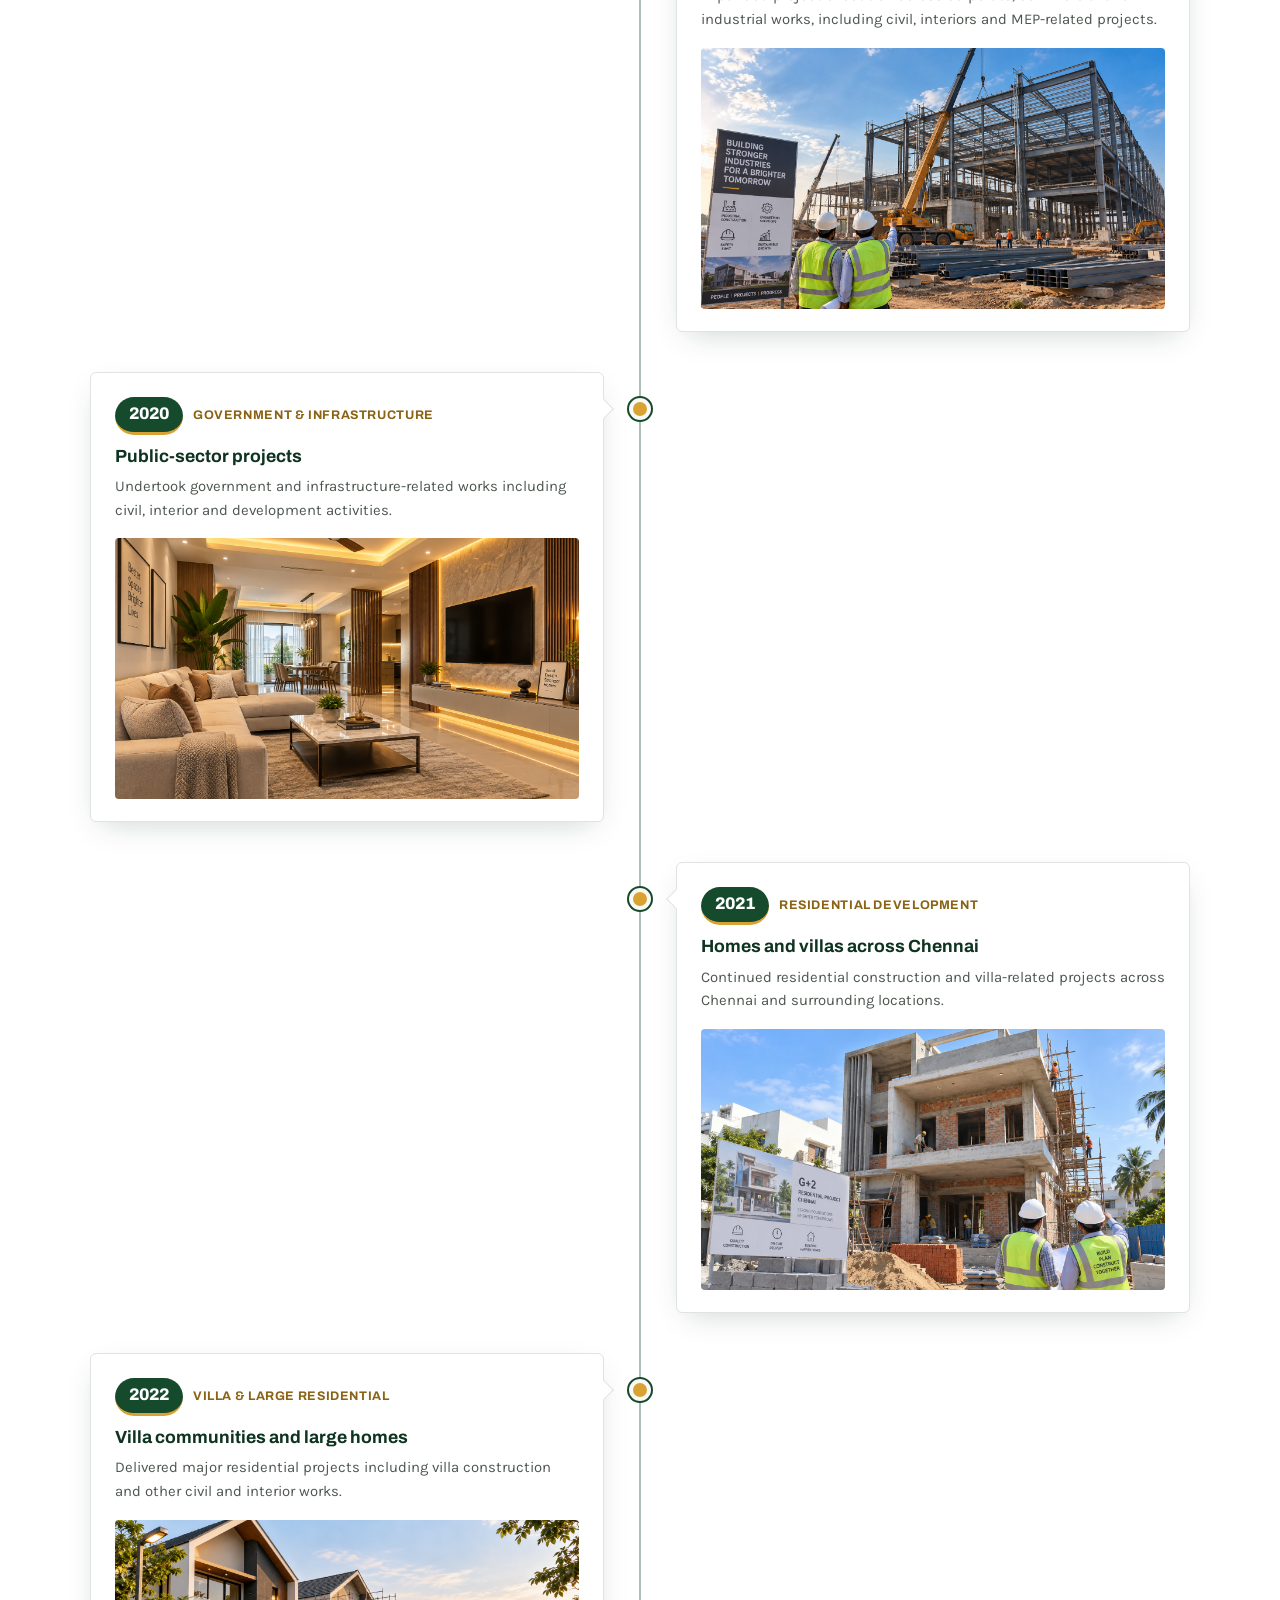
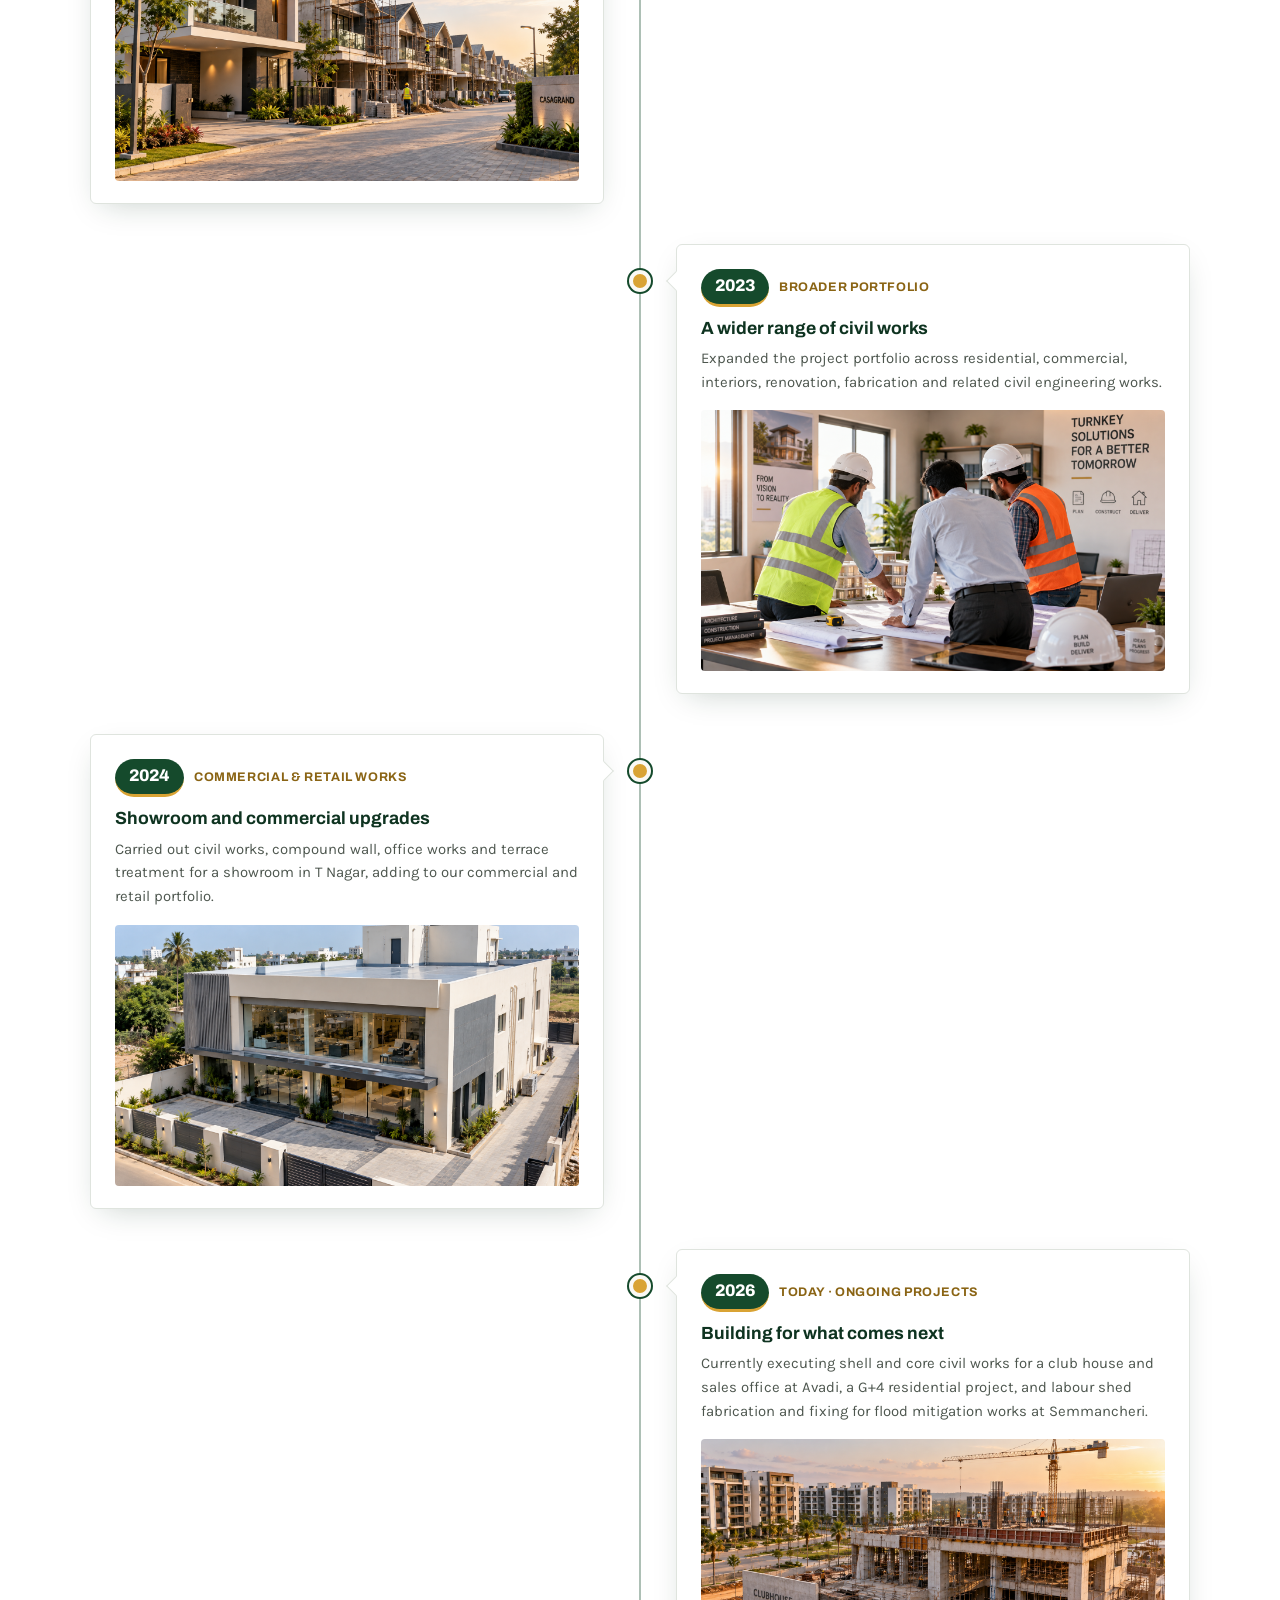
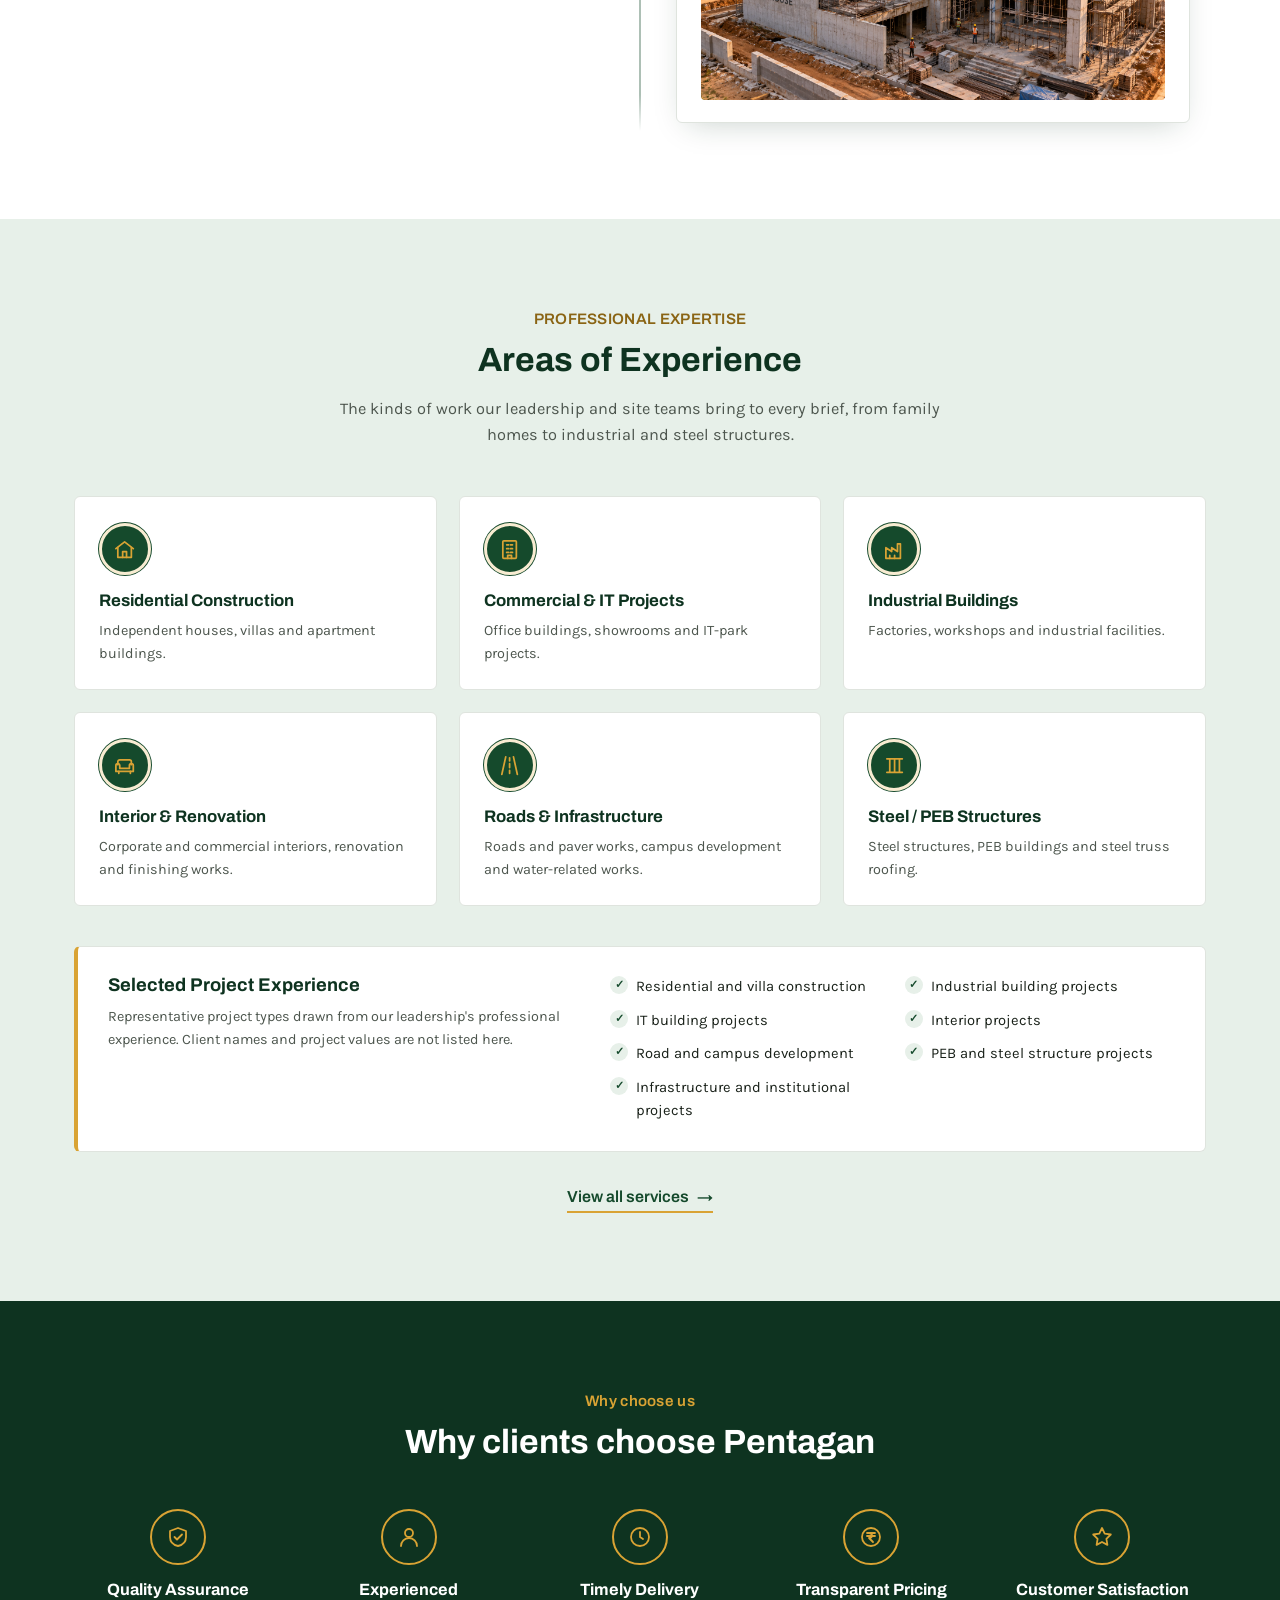
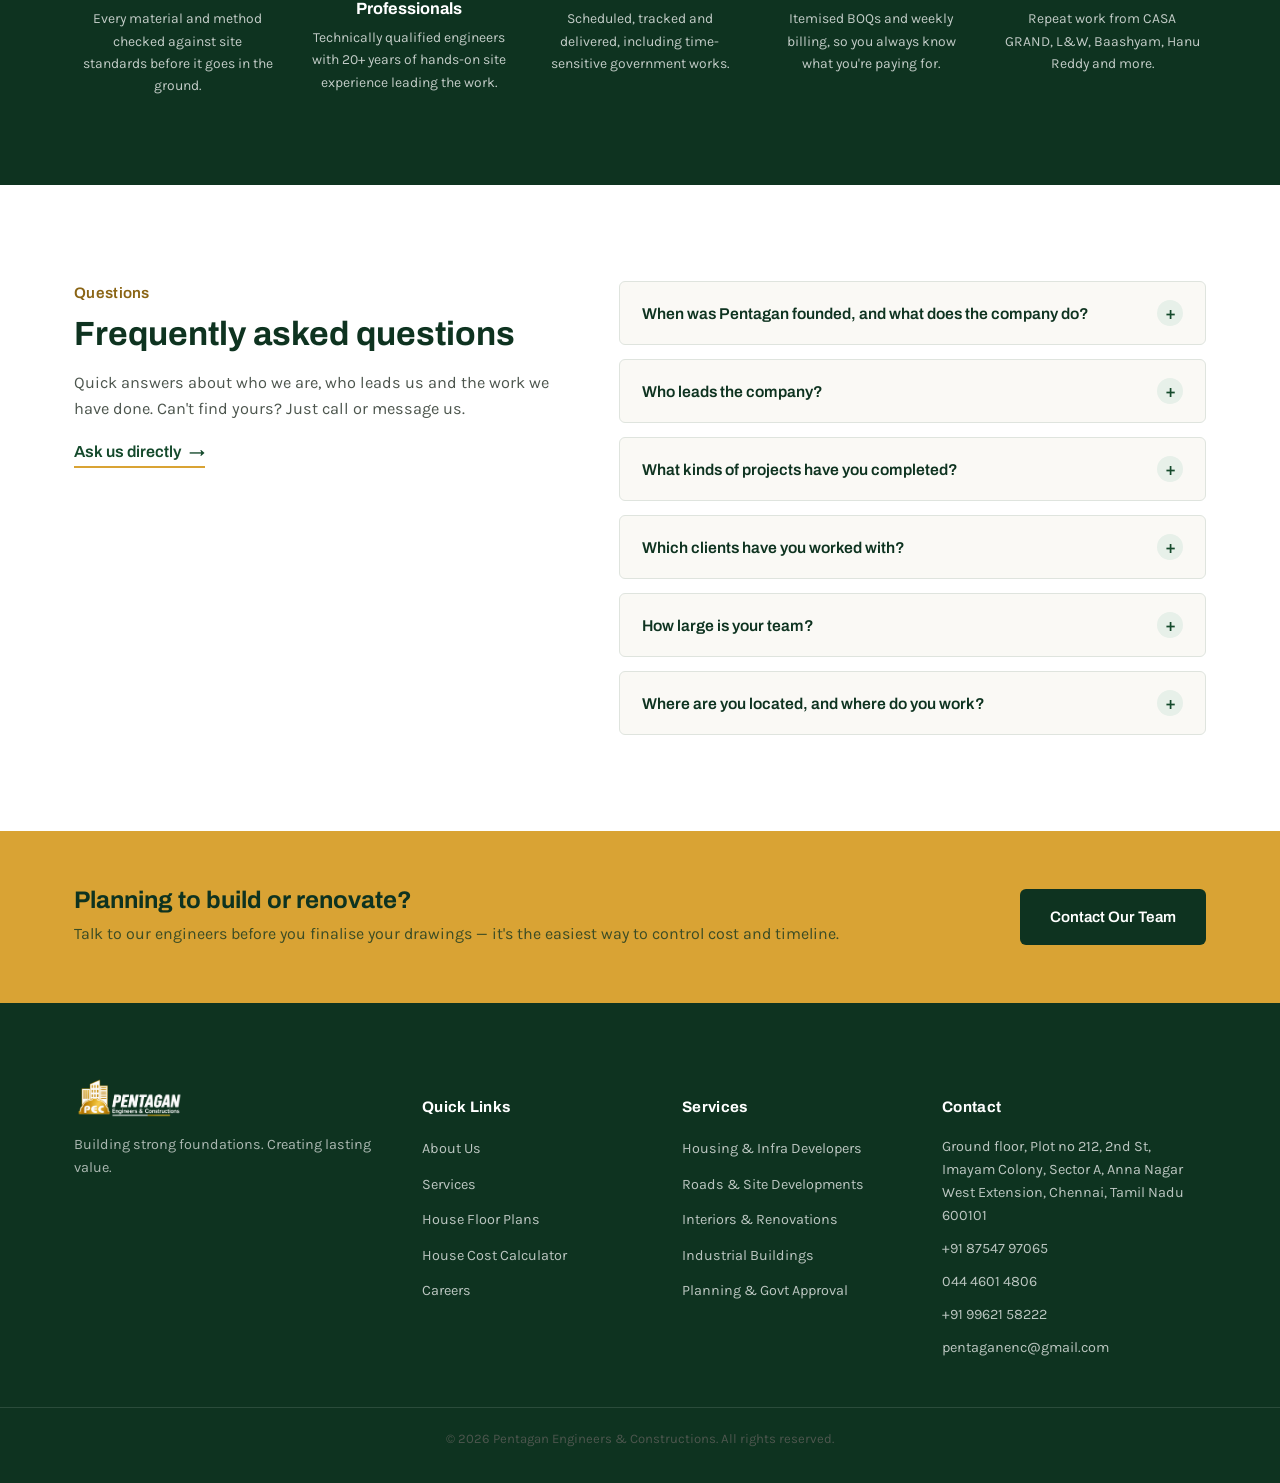
==== commit 6d37fed8: "Update contact address in about.html" ====
--- a/about.html
+++ b/about.html
@@ -565,9 +565,10 @@
     <div class="footer__col">
       <h4>Contact</h4>
       <ul class="footer__contact">
-        <li>158/10B, Ambal Nagar Main Road, Sennerkuppam, Poonamallee, Chennai - 56</li>
+      <li>Ground floor, Plot no 212, 2nd St, Imayam Colony, Sector A, Anna Nagar West Extension, Chennai, Tamil Nadu 600101</li>
         <li><a href="tel:+918754797065">+91 87547 97065</a></li>
         <li><a href="tel:04446014806">044 4601 4806</a></li>
+        <li><a href="tel:+919962158222">+91 99621 58222</a></li>
         <li><a href="mailto:pentaganenc@gmail.com">pentaganenc@gmail.com</a></li>
       </ul>
     </div>
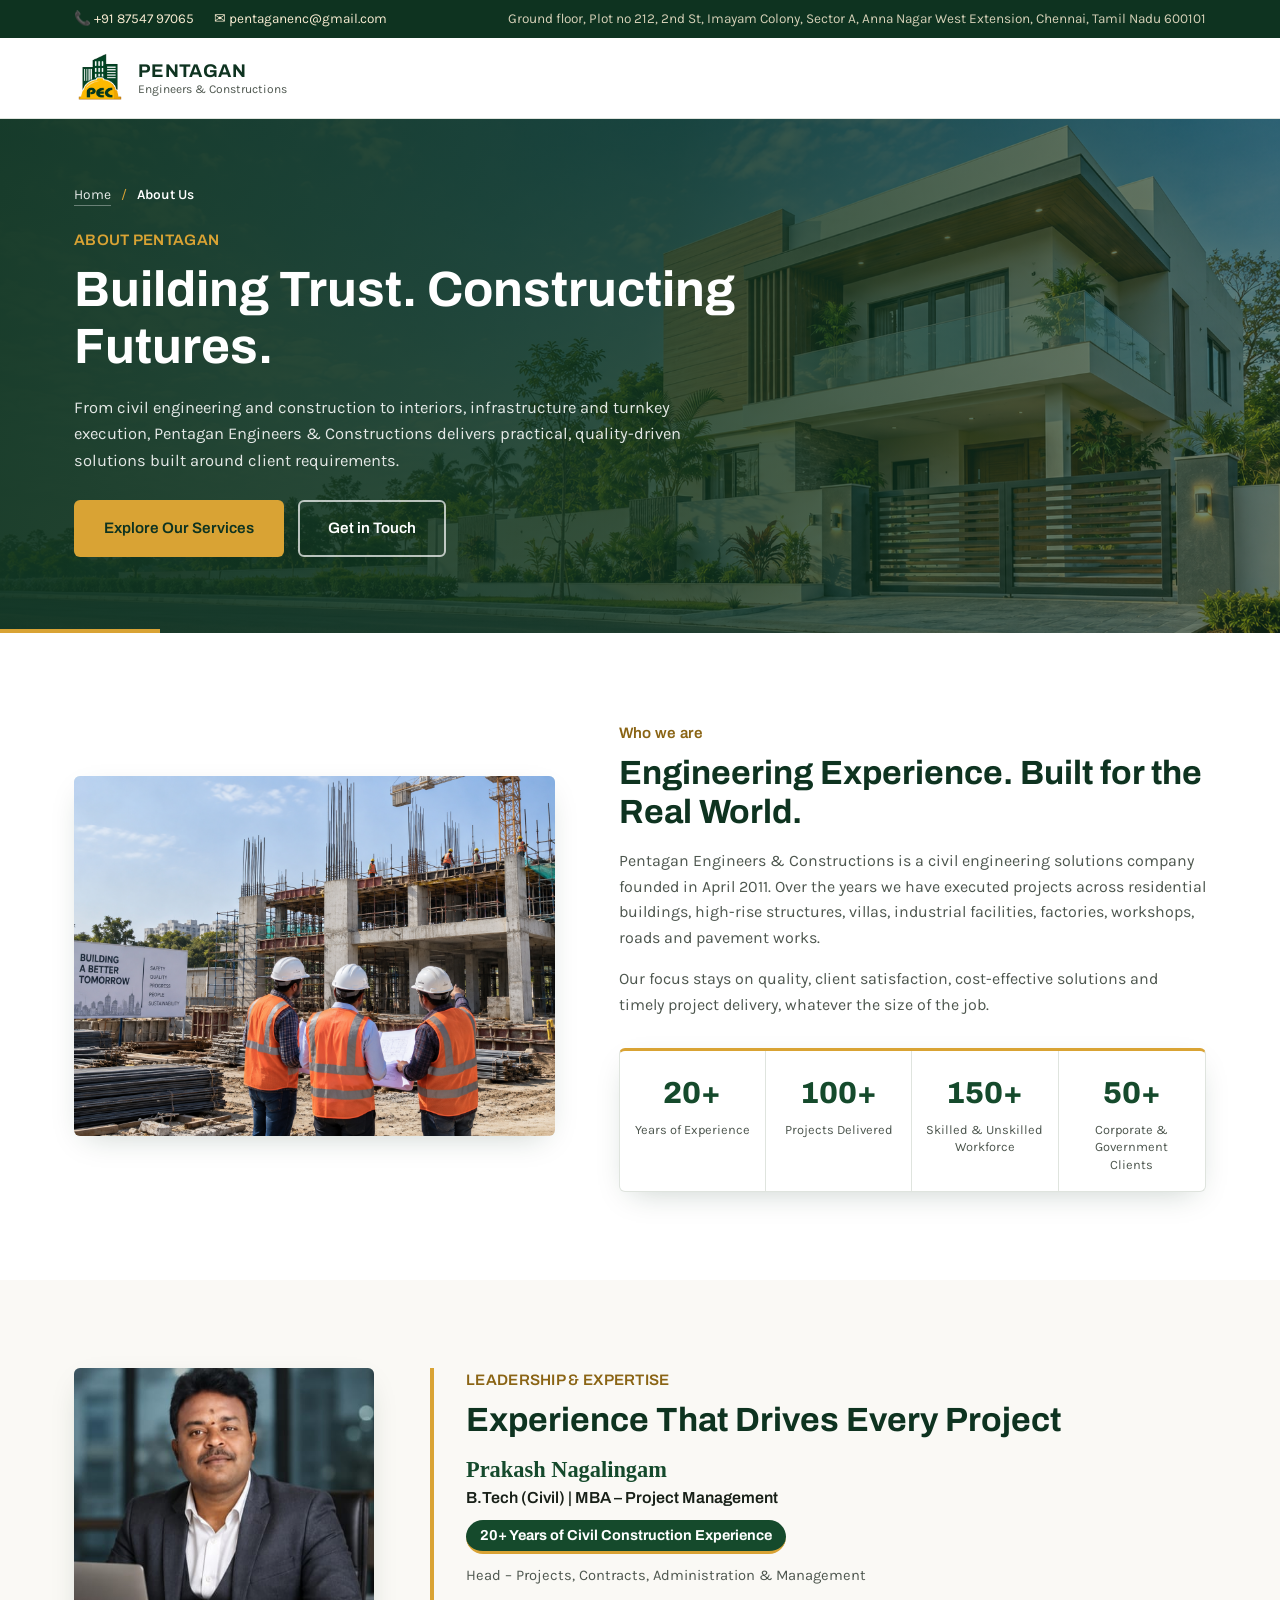
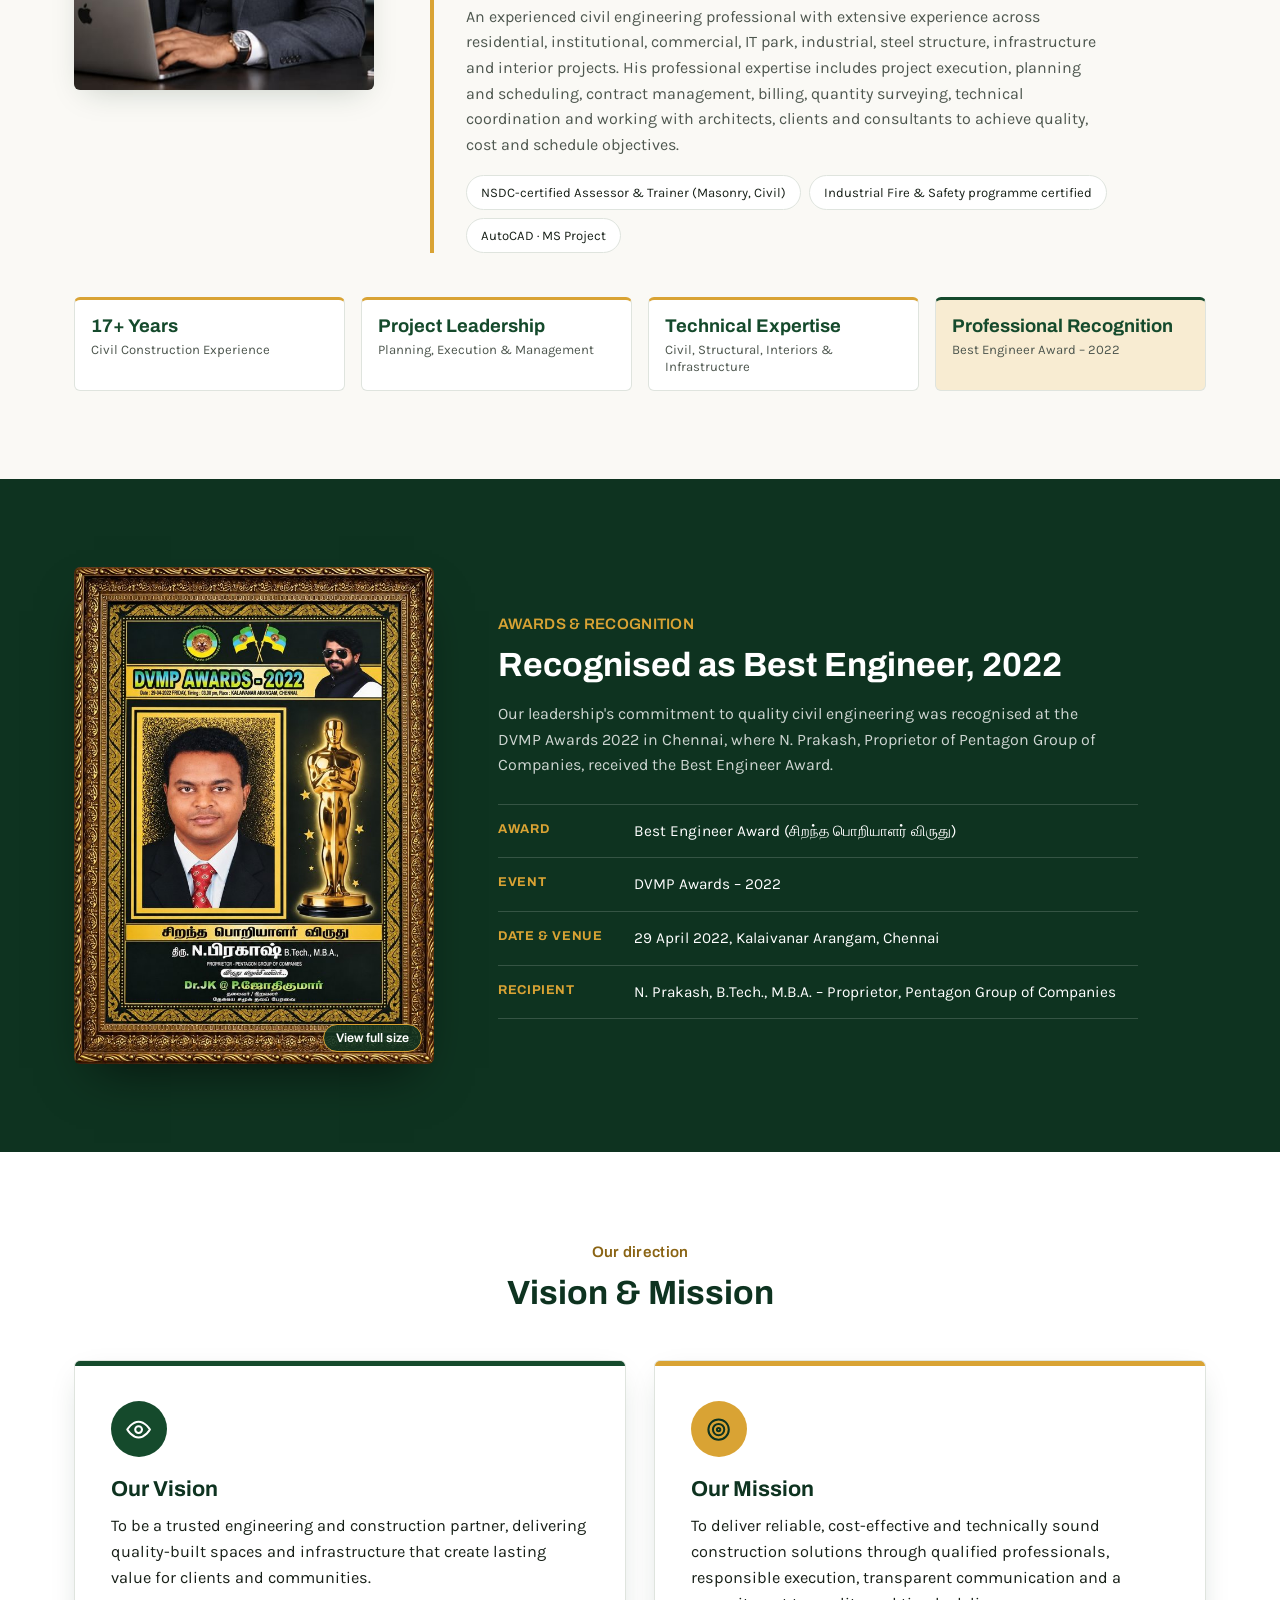
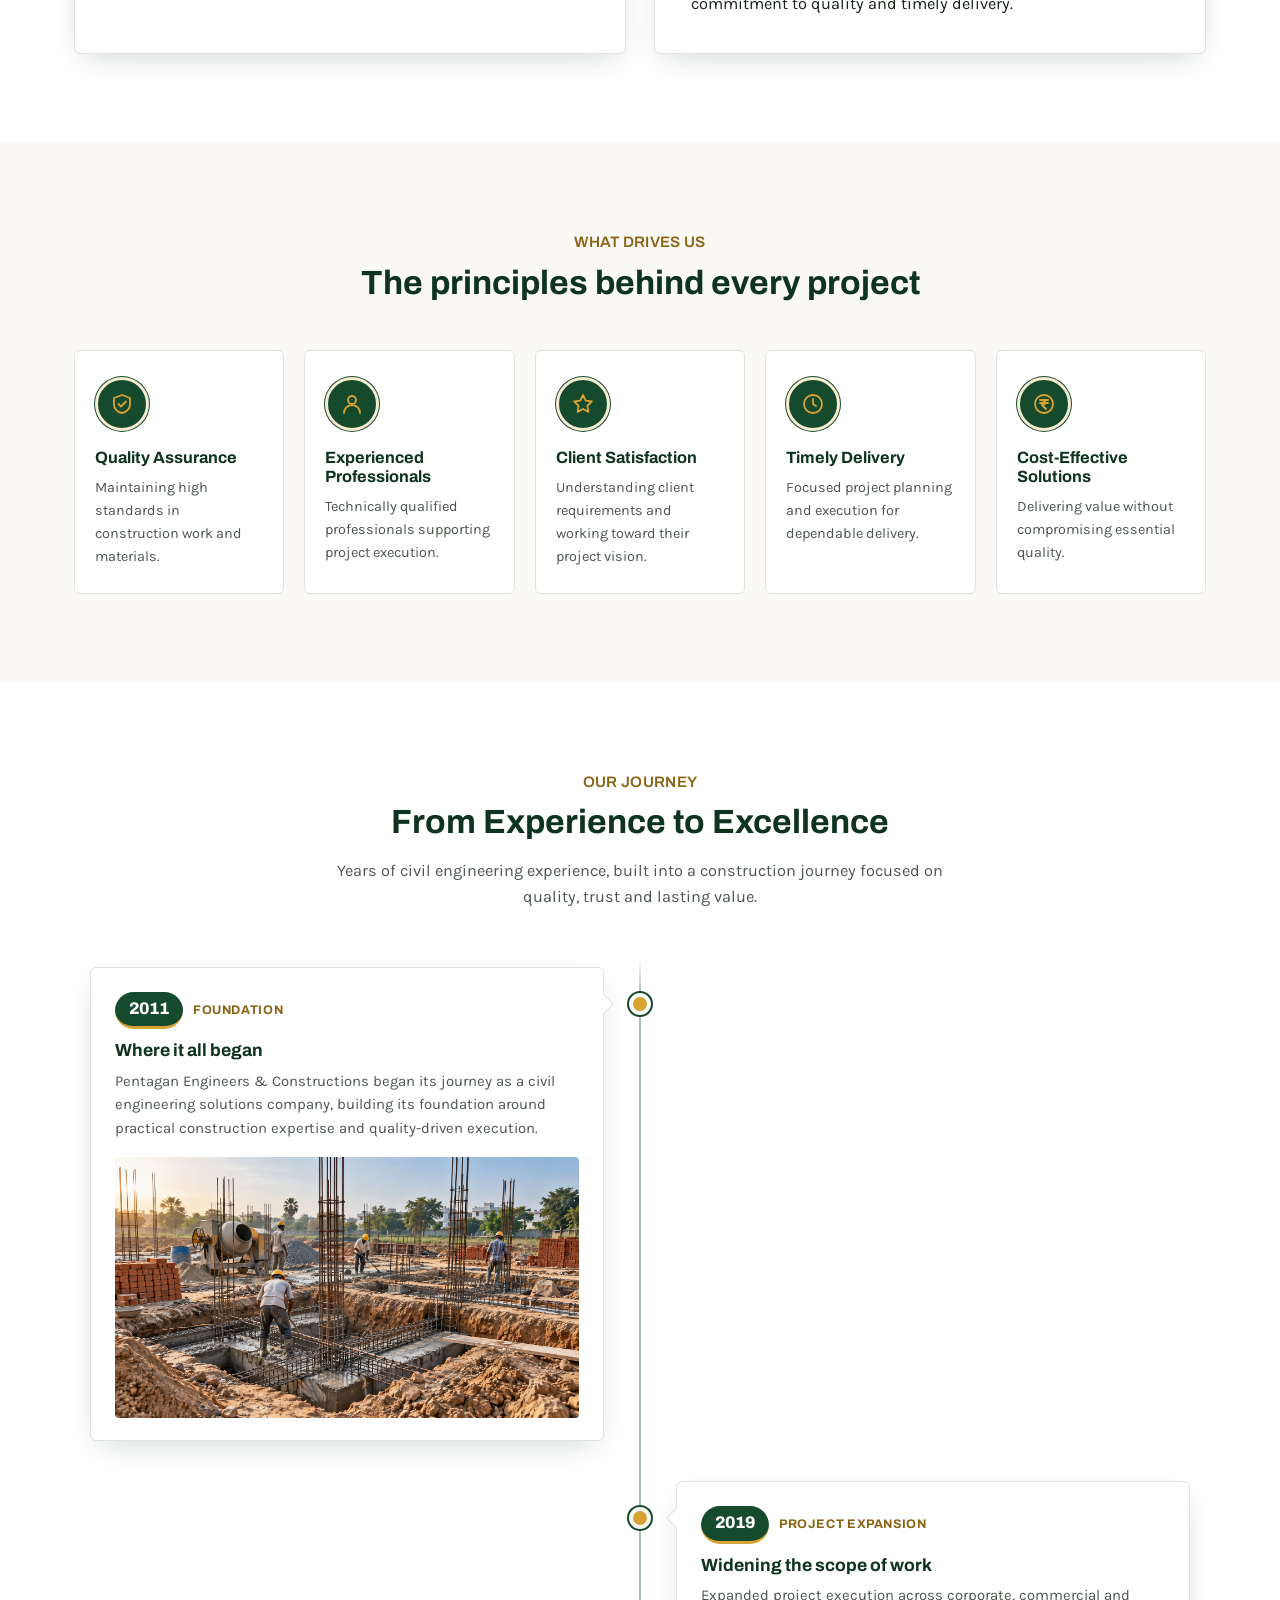
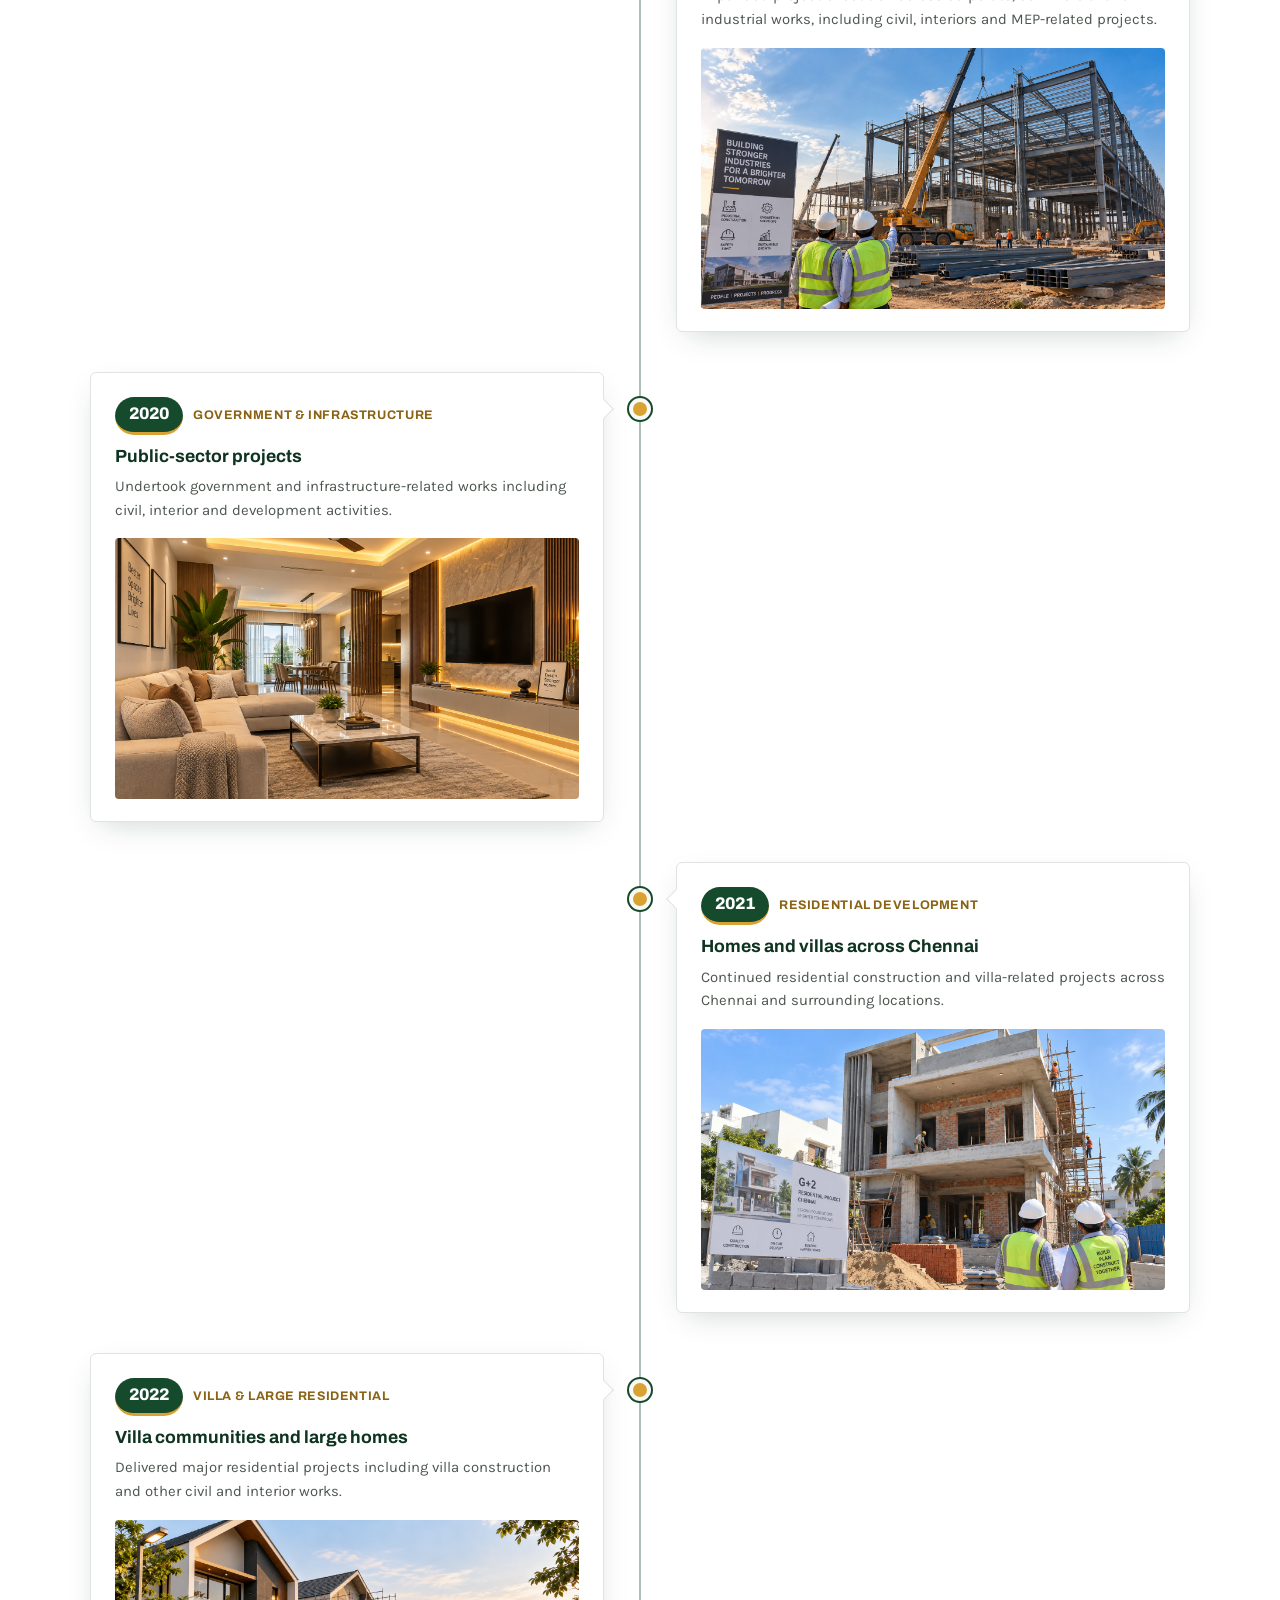
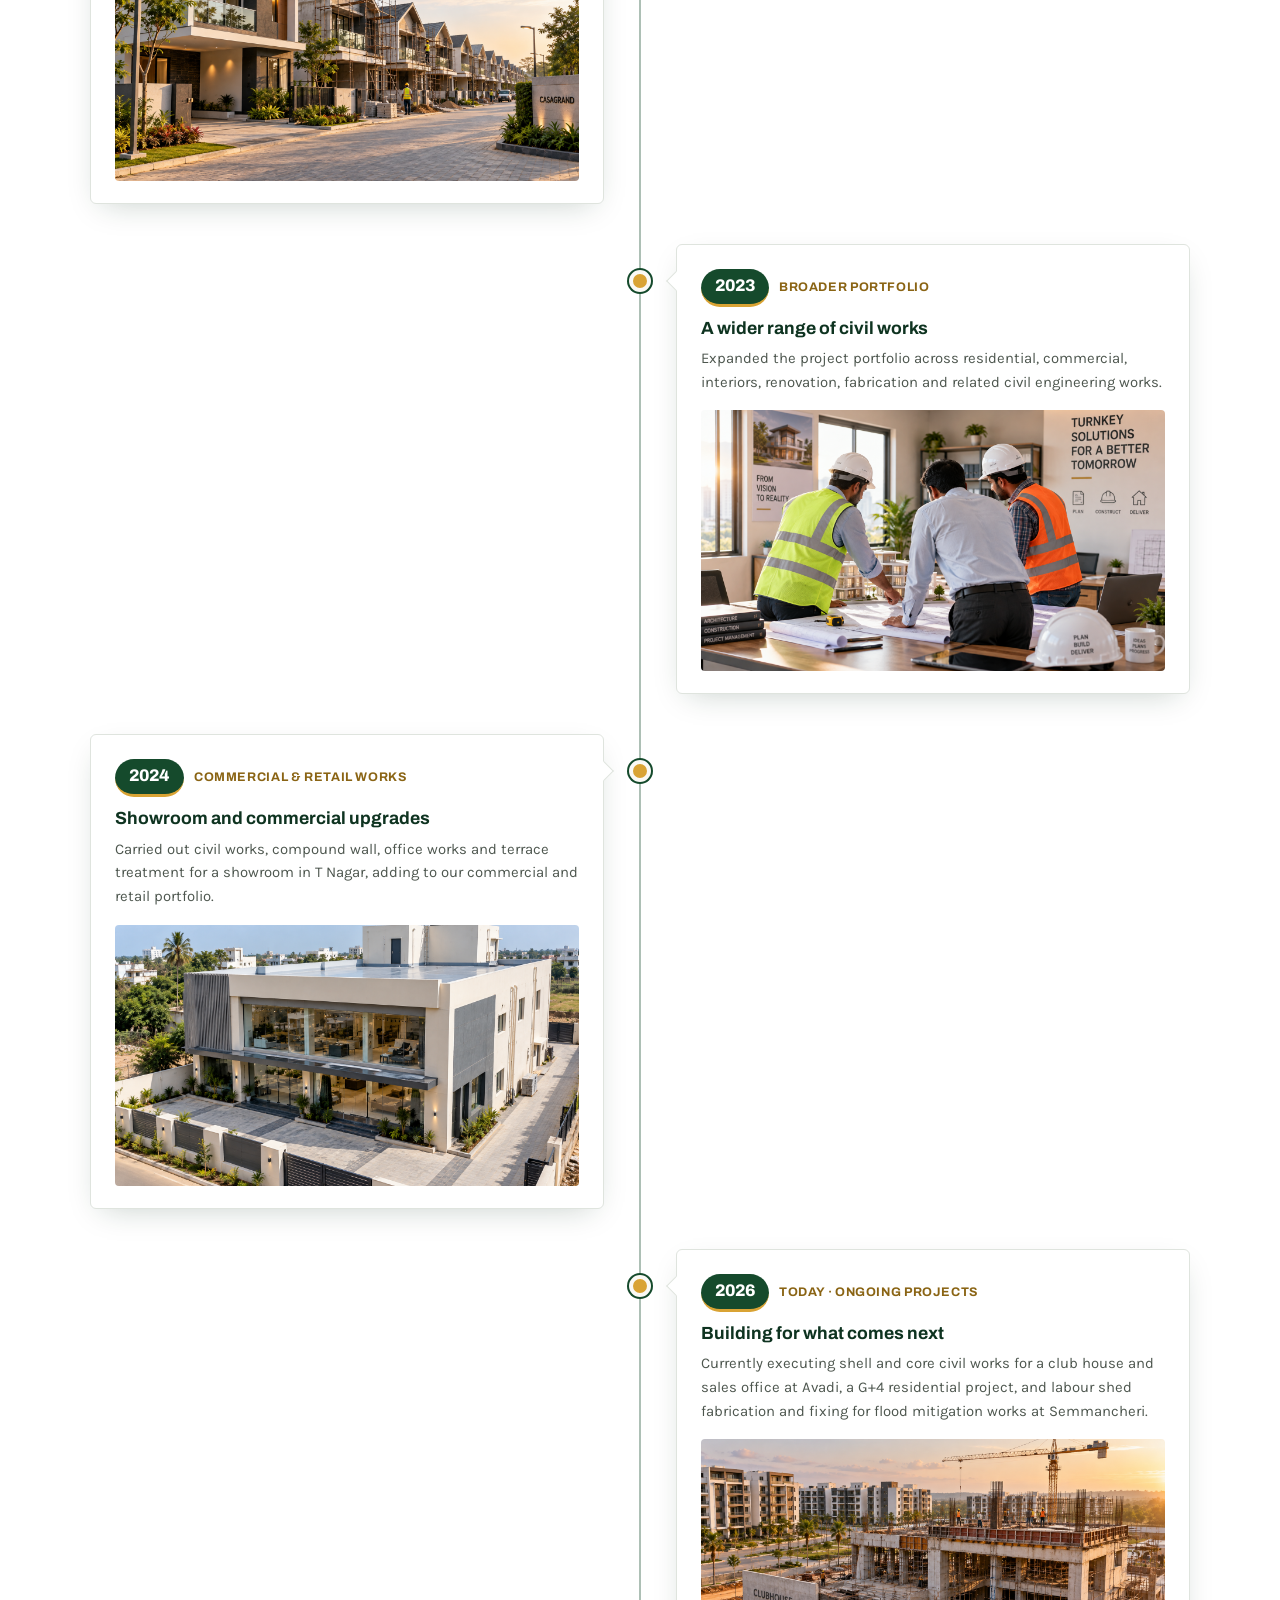
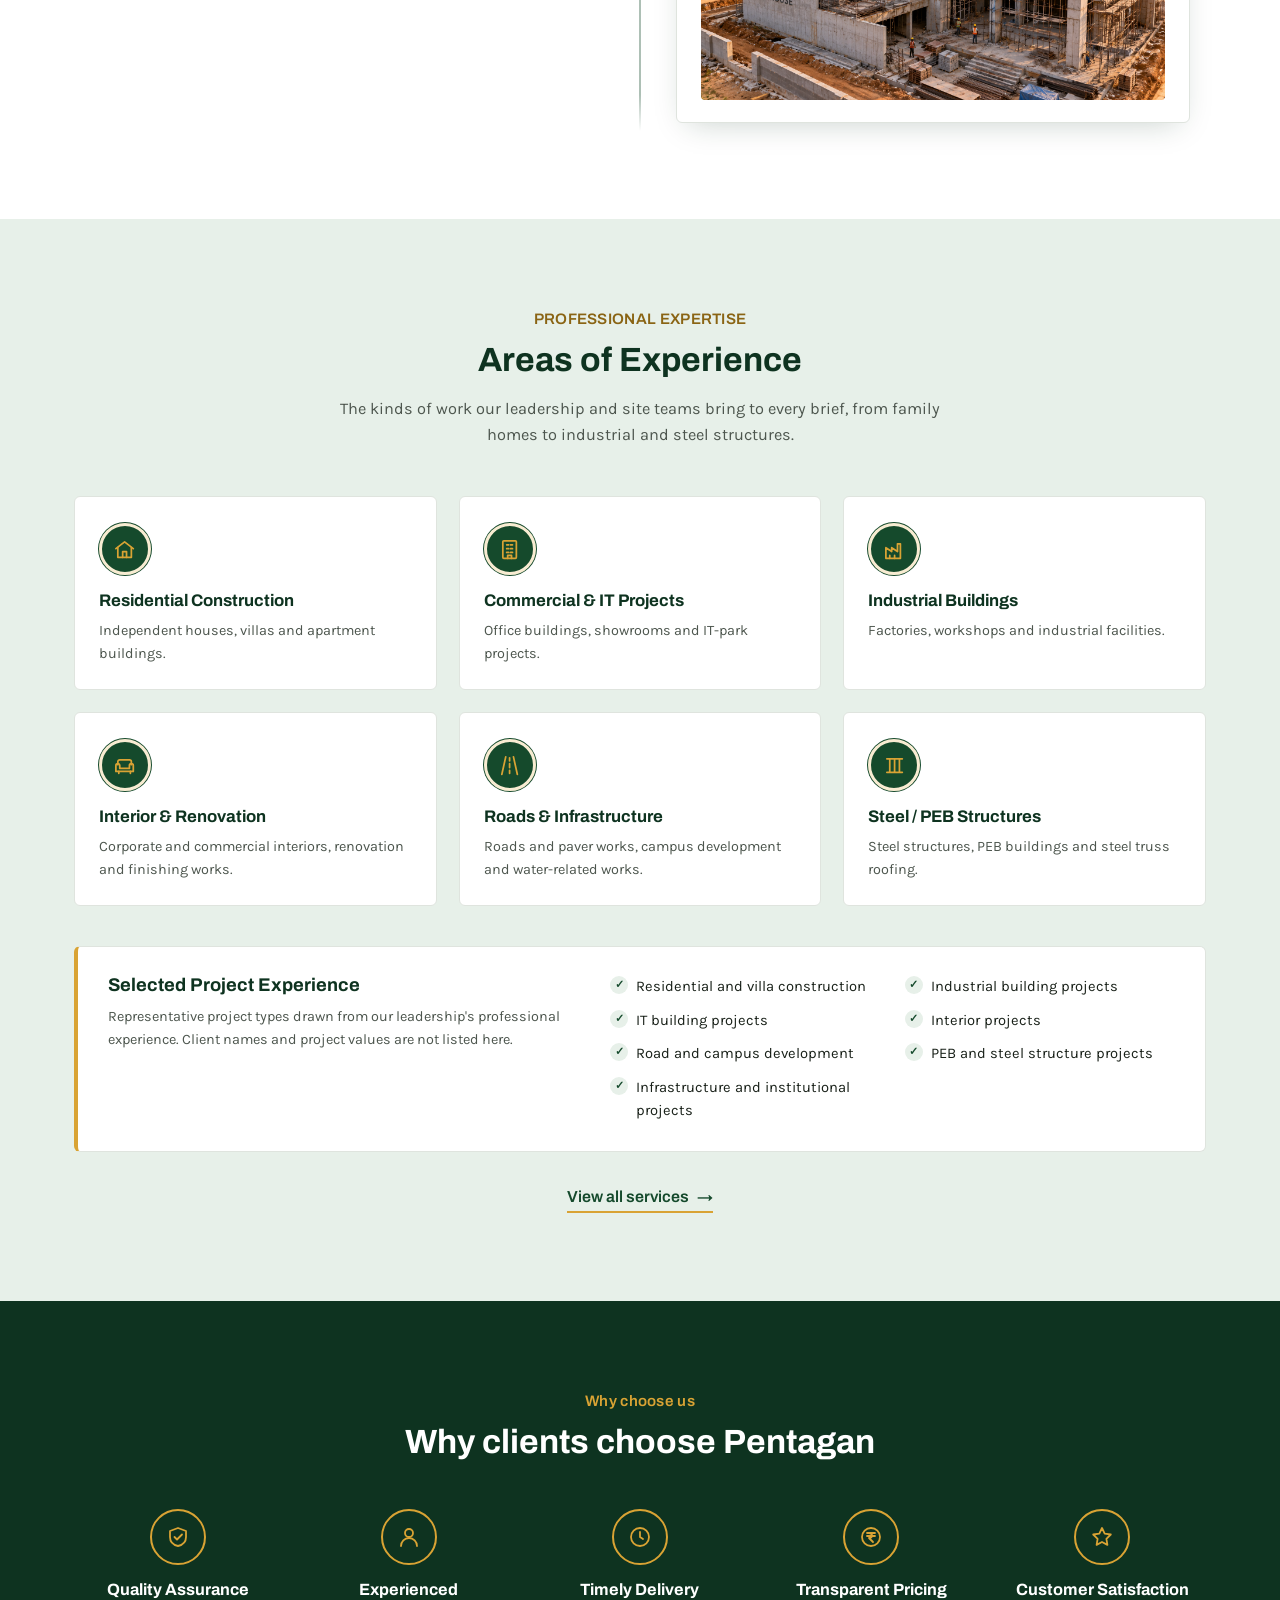
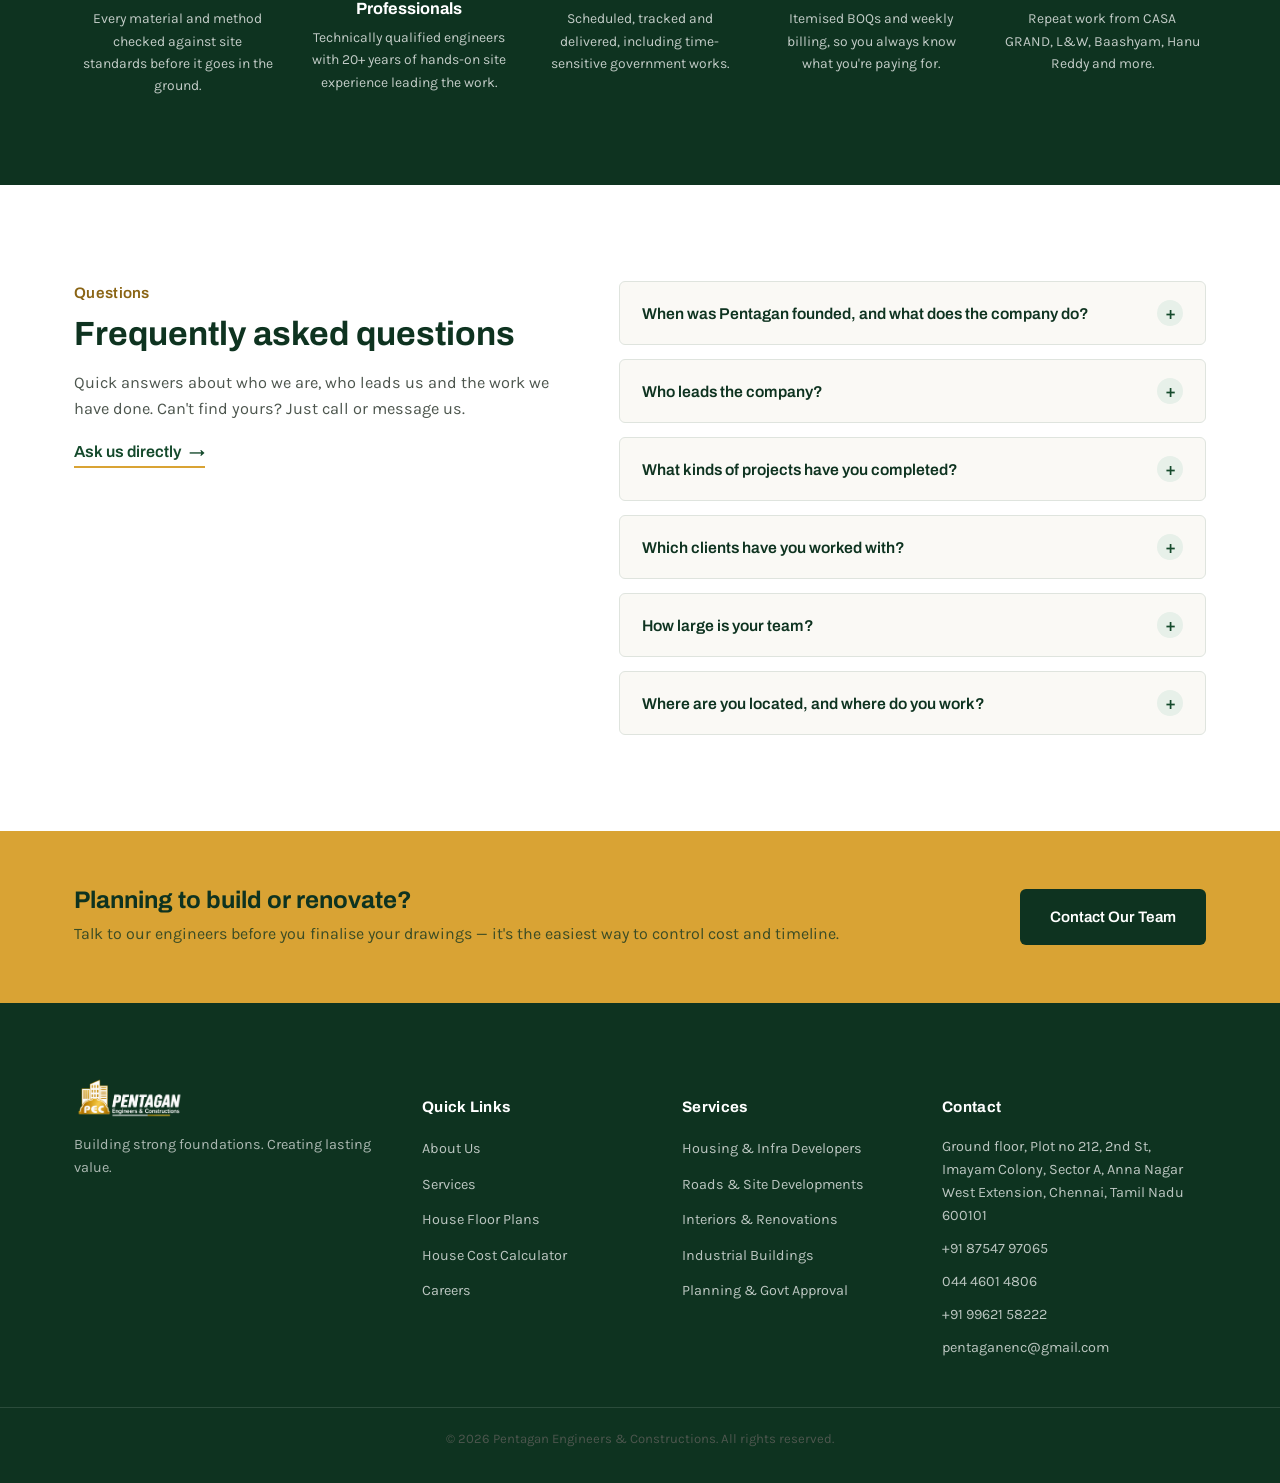
==== commit 0c087f02: "Update about.html" ====
--- a/about.html
+++ b/about.html
@@ -41,7 +41,7 @@
       <a href="tel:+918754797065">📞 +91 87547 97065</a>
       <a href="mailto:pentaganenc@gmail.com">✉ pentaganenc@gmail.com</a>
     </div>
-    <div class="top-strip__address">158/10B, Ambal Nagar Main Road, Sennerkuppam, Poonamallee, Chennai&nbsp;-&nbsp;56</div>
+    <div class="top-strip__address">Ground floor, Plot no 212, 2nd St, Imayam Colony, Sector A, Anna Nagar West Extension, Chennai, Tamil Nadu 600101</div>
   </div>
 </div>
 
--- a/css/style.css
+++ b/css/style.css
@@ -215,7 +215,11 @@
   max-width:270px;
 }
 .about-snap--reverse .about-snap__badge{ left:auto; right:-24px; }
-.about-snap__badge strong{ font-family:var(--font-display); color:var(--green-900); }
+.about-snap__badge strong {
+  font-family: var(--font-display);
+  color: var(--green-900);
+  font-style: italic;
+}
 .about-snap__badge span{ font-size:0.8rem; color:var(--ink-soft); }
 .about-snap__text h2{ font-size:clamp(1.6rem,3vw,2.1rem); }
 .check-list{ display:grid; gap:12px; margin:20px 0 28px; }
@@ -915,4 +919,4 @@
   .testi-slider{ gap:8px; }
   .testi-slider__arrow{ width:38px; height:38px; font-size:1.25rem; }
 }
- + 
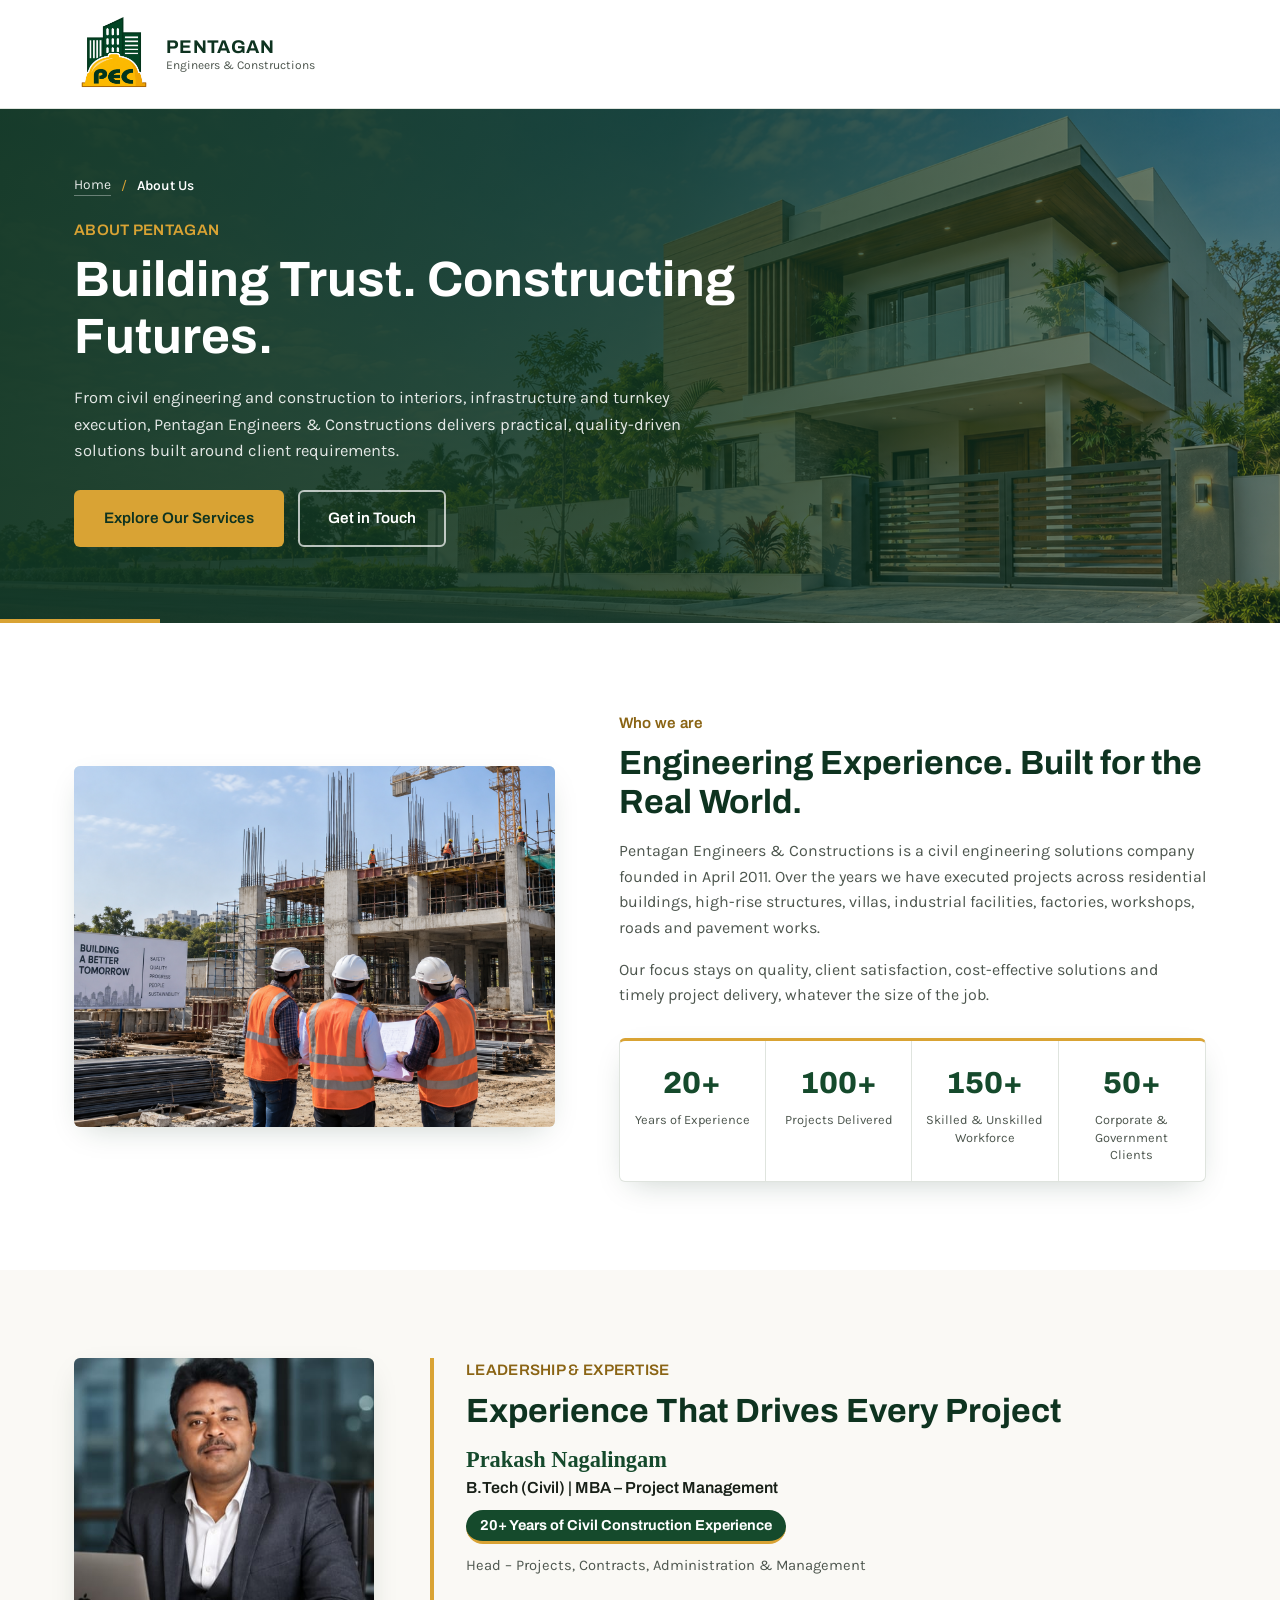
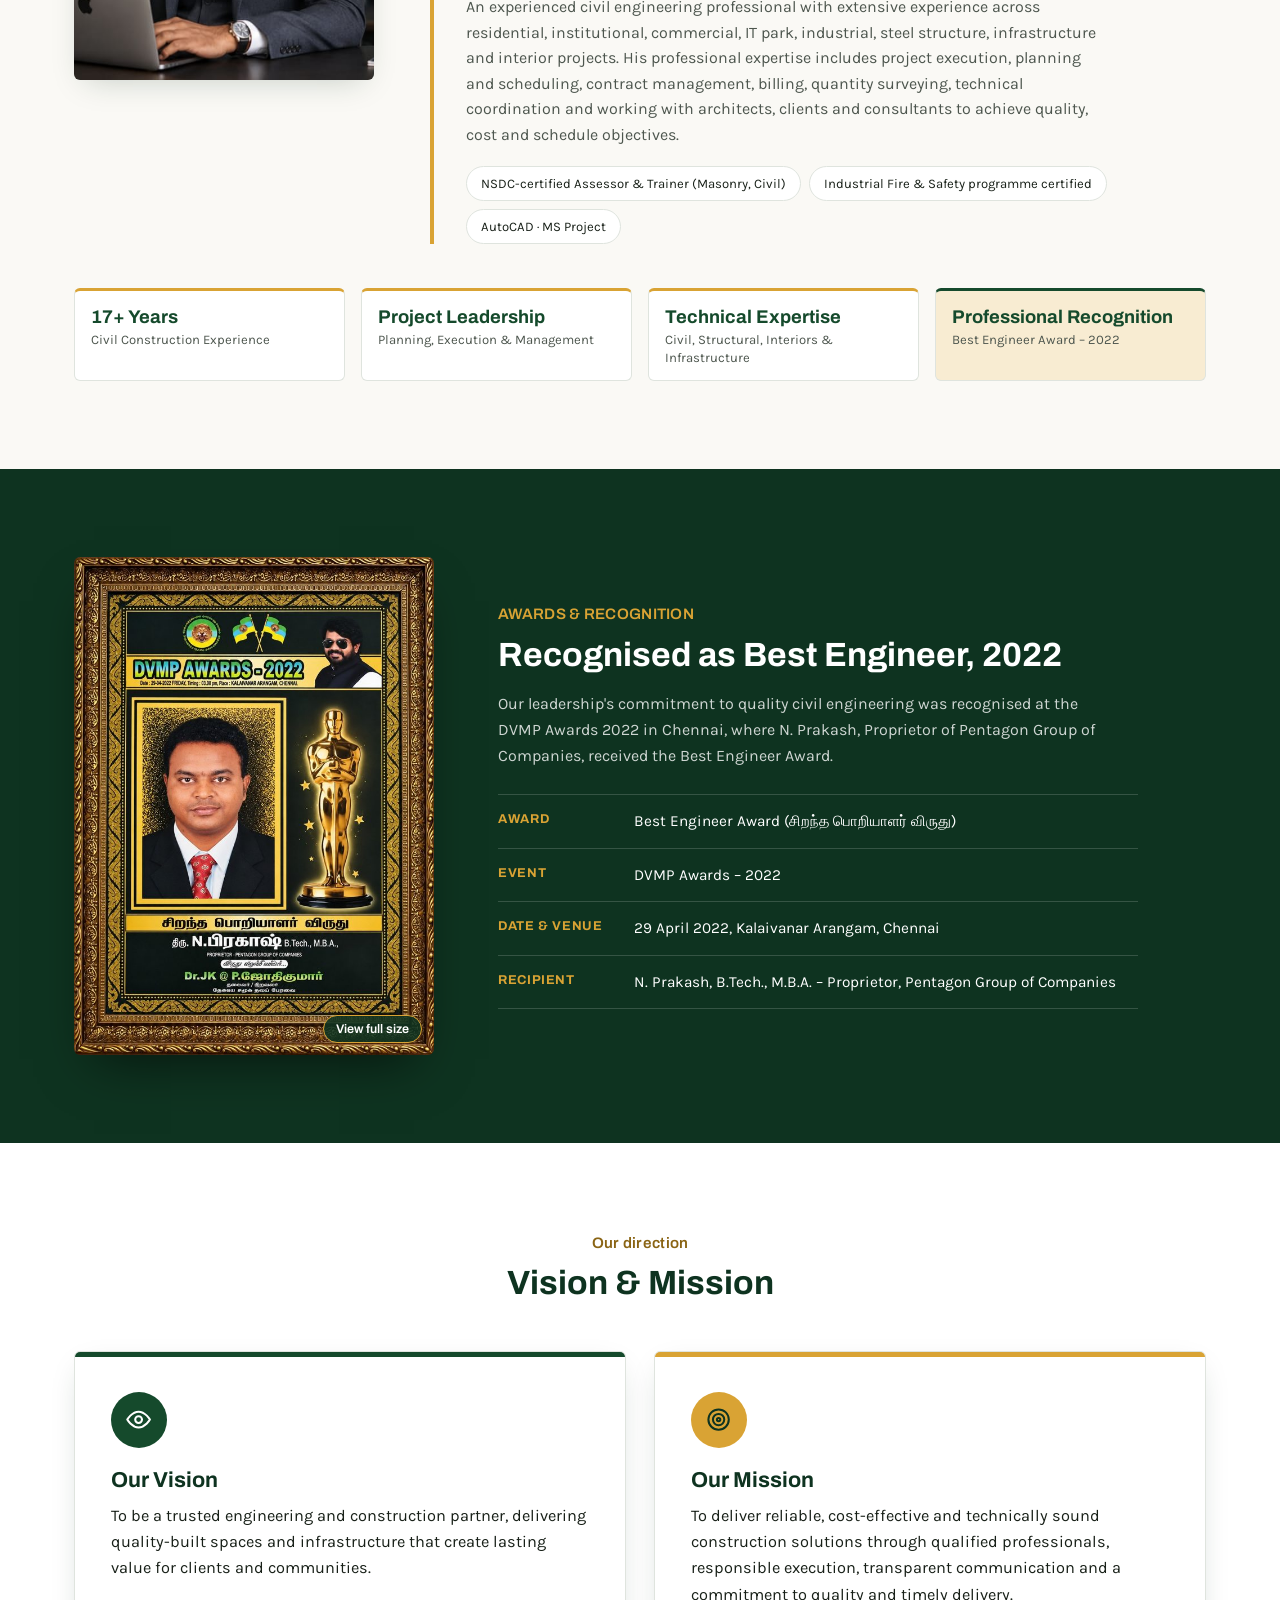
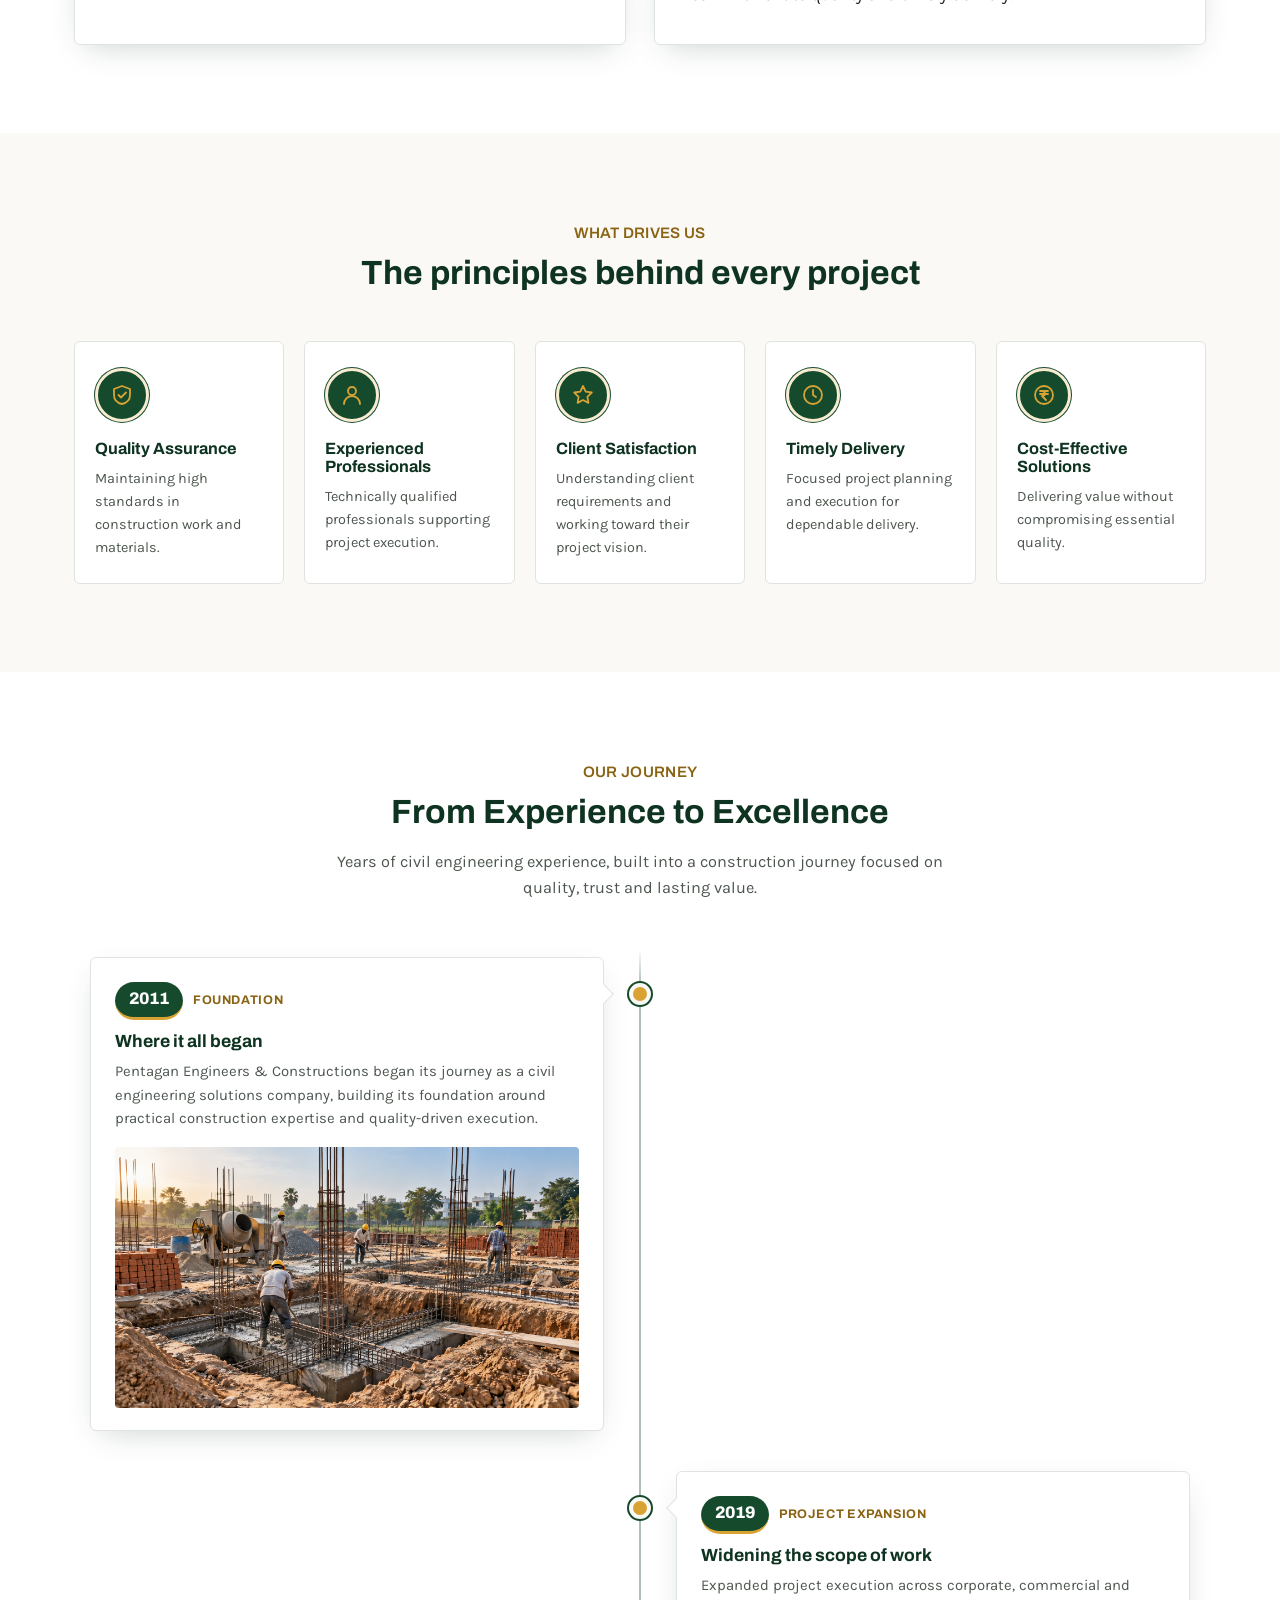
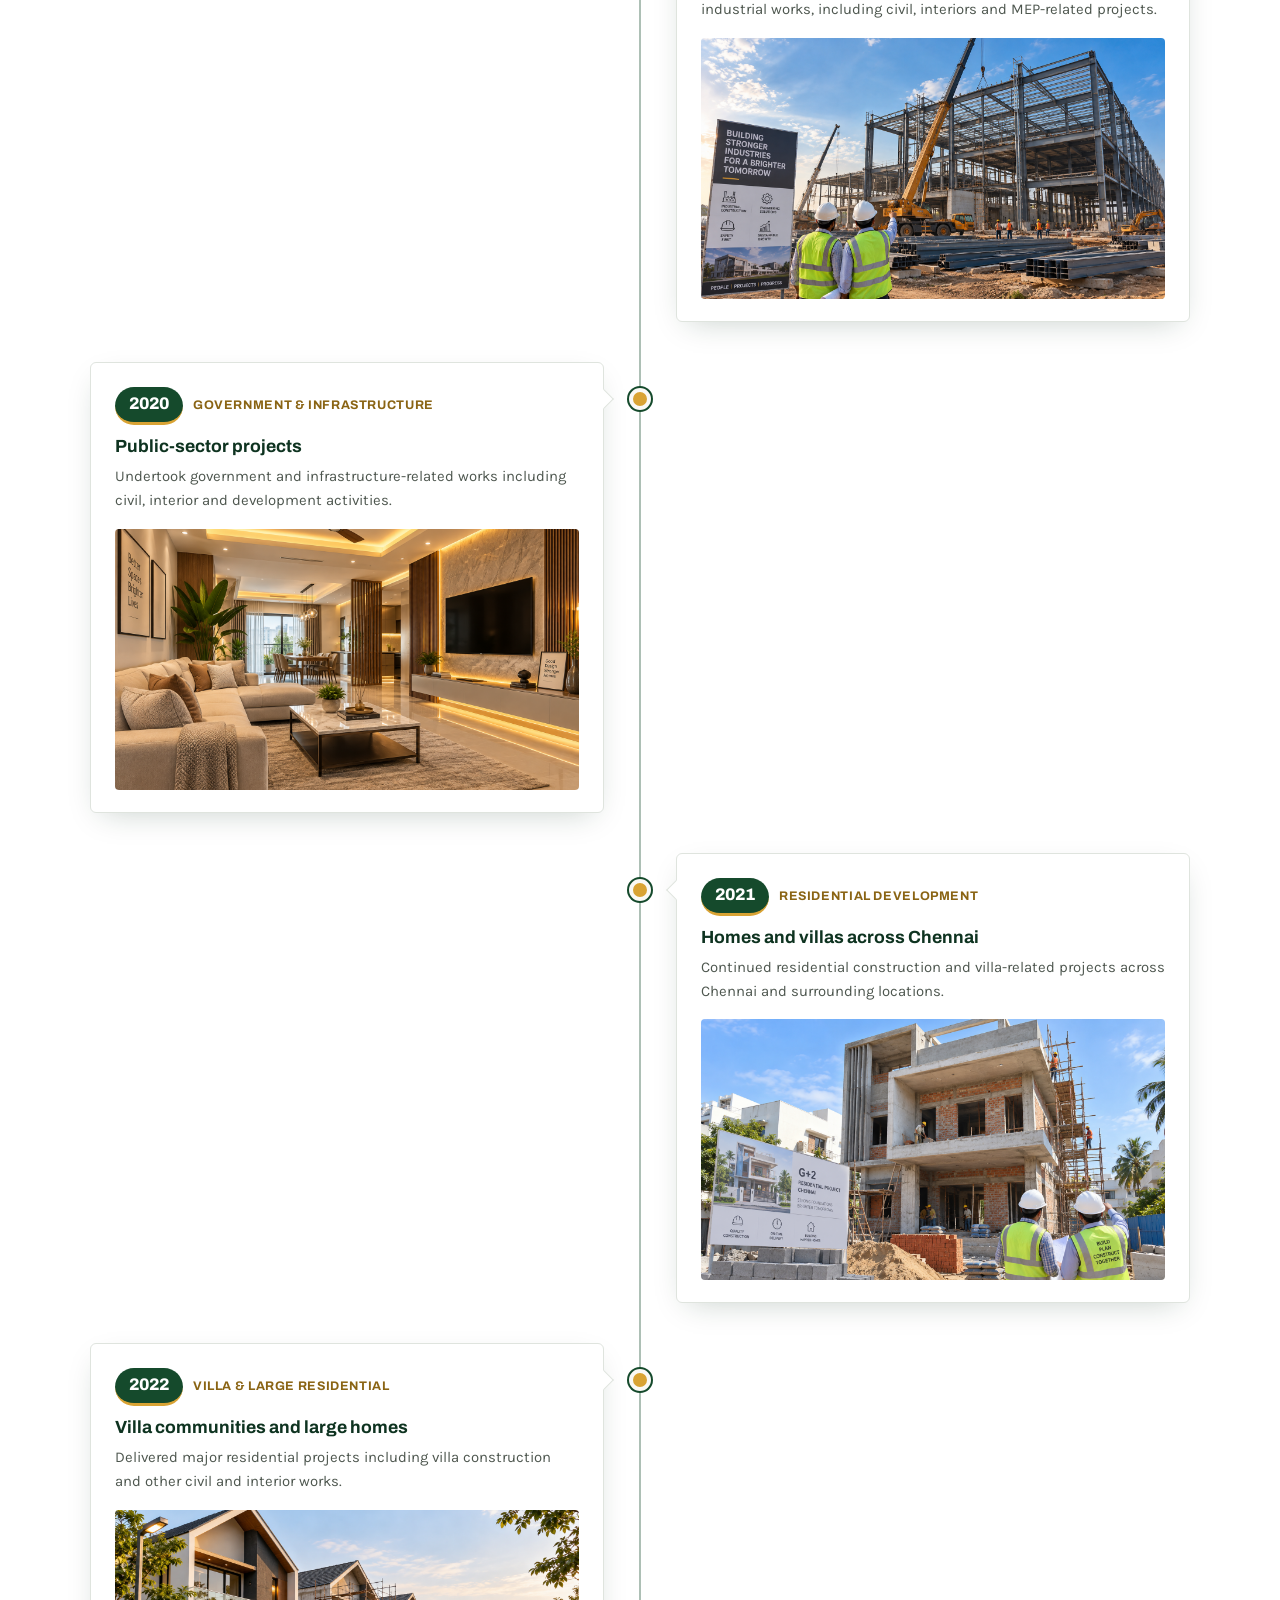
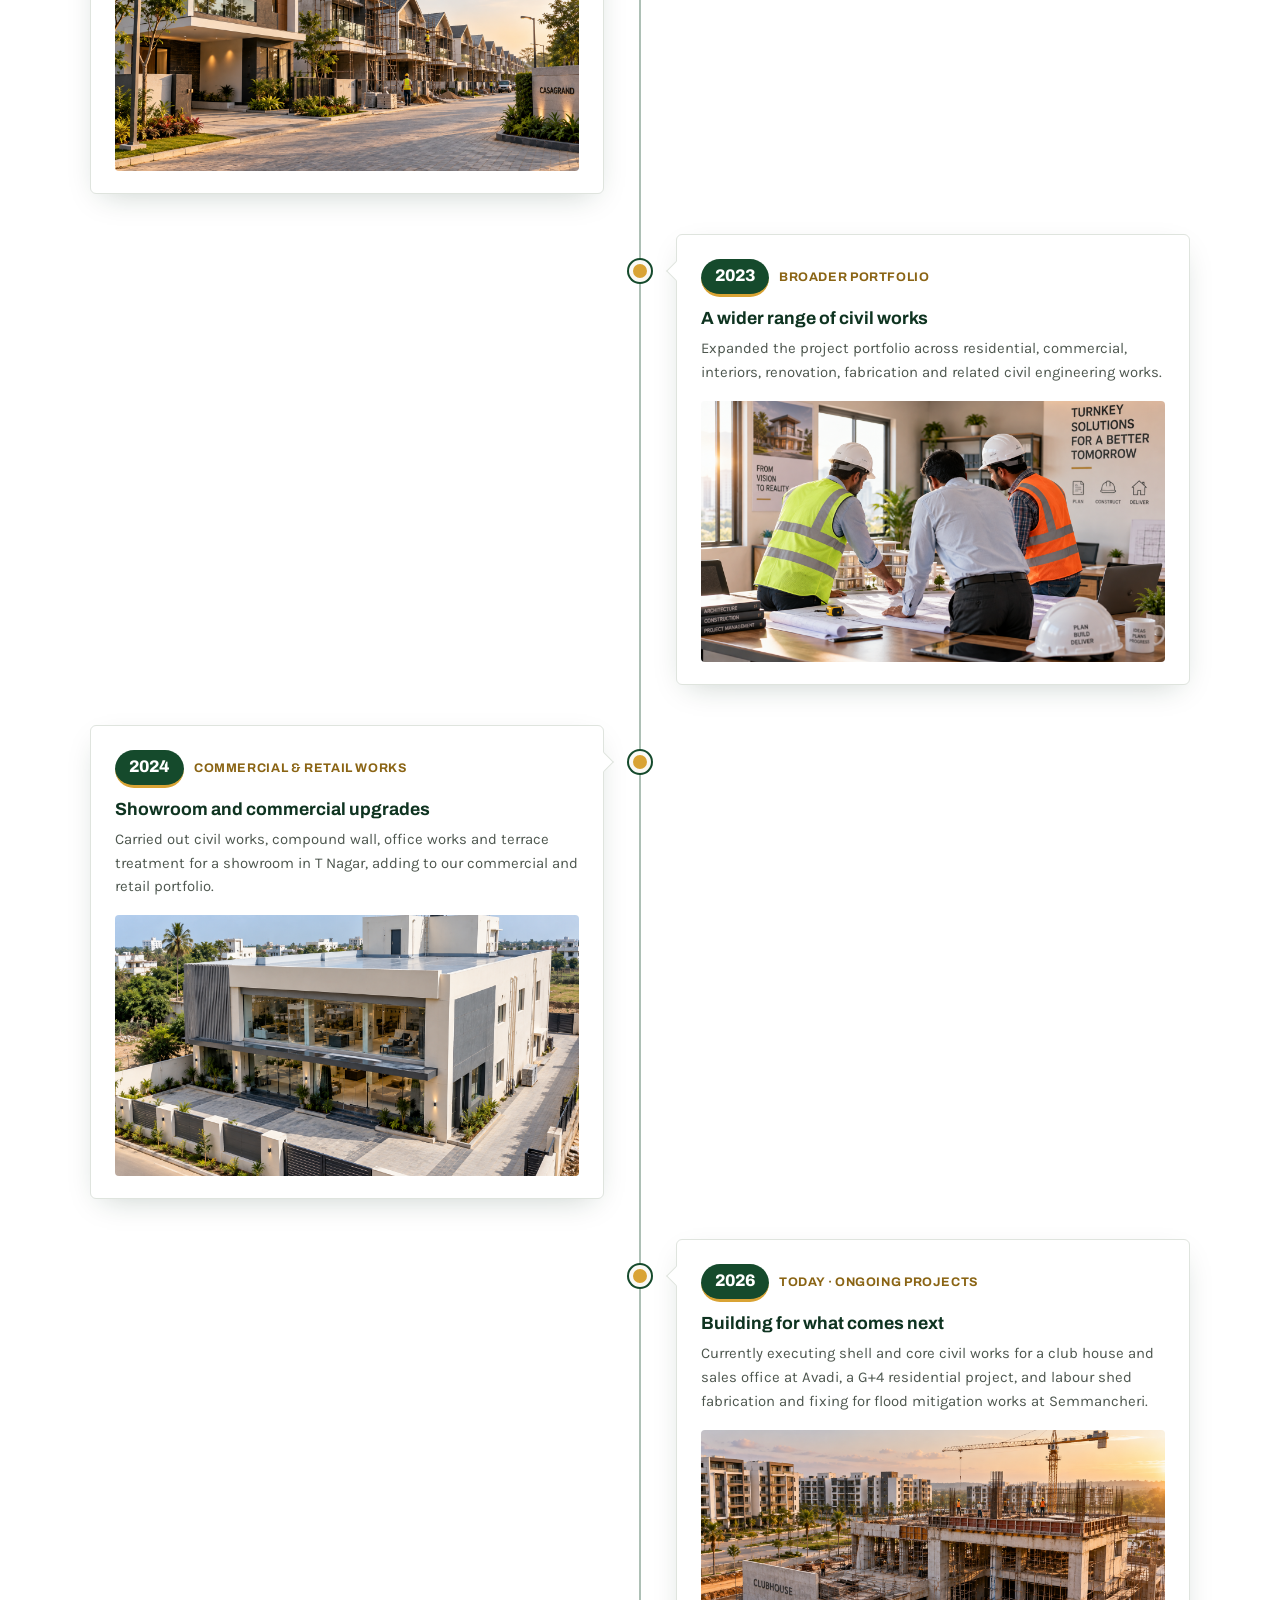
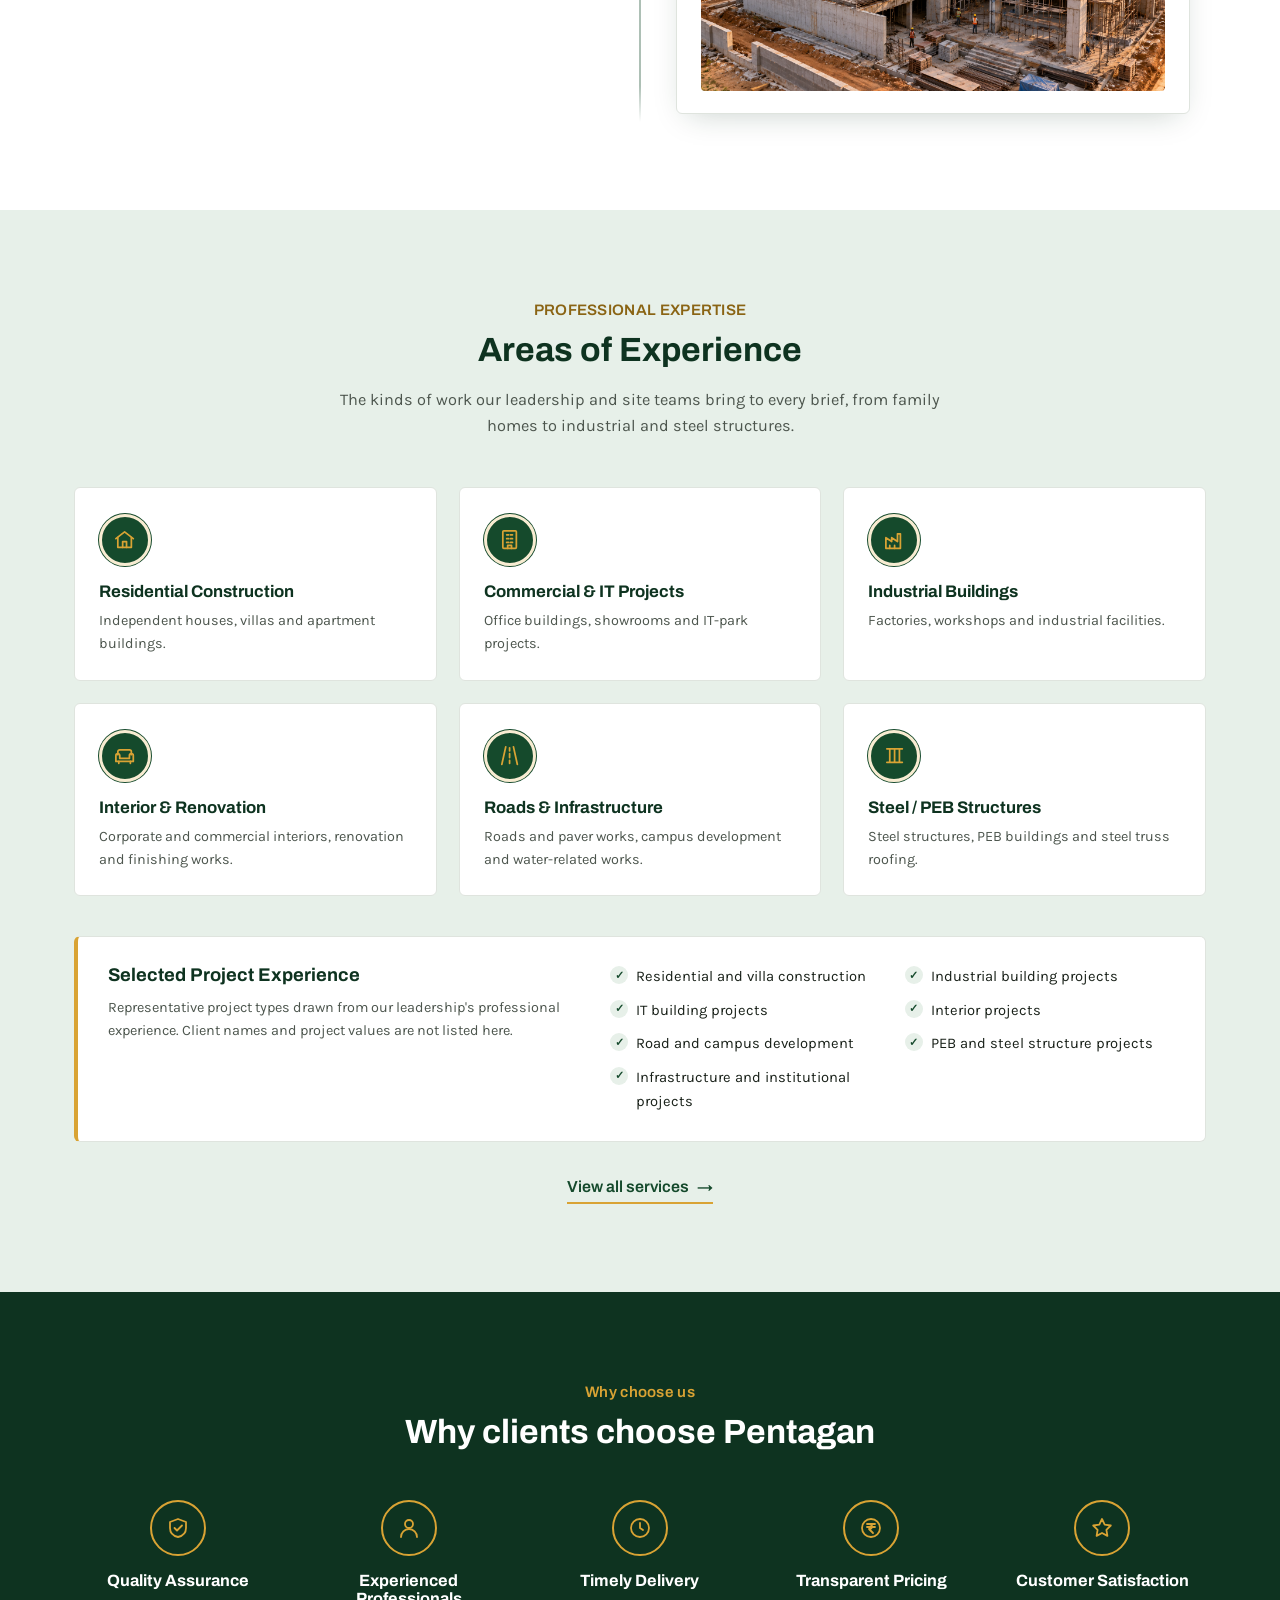
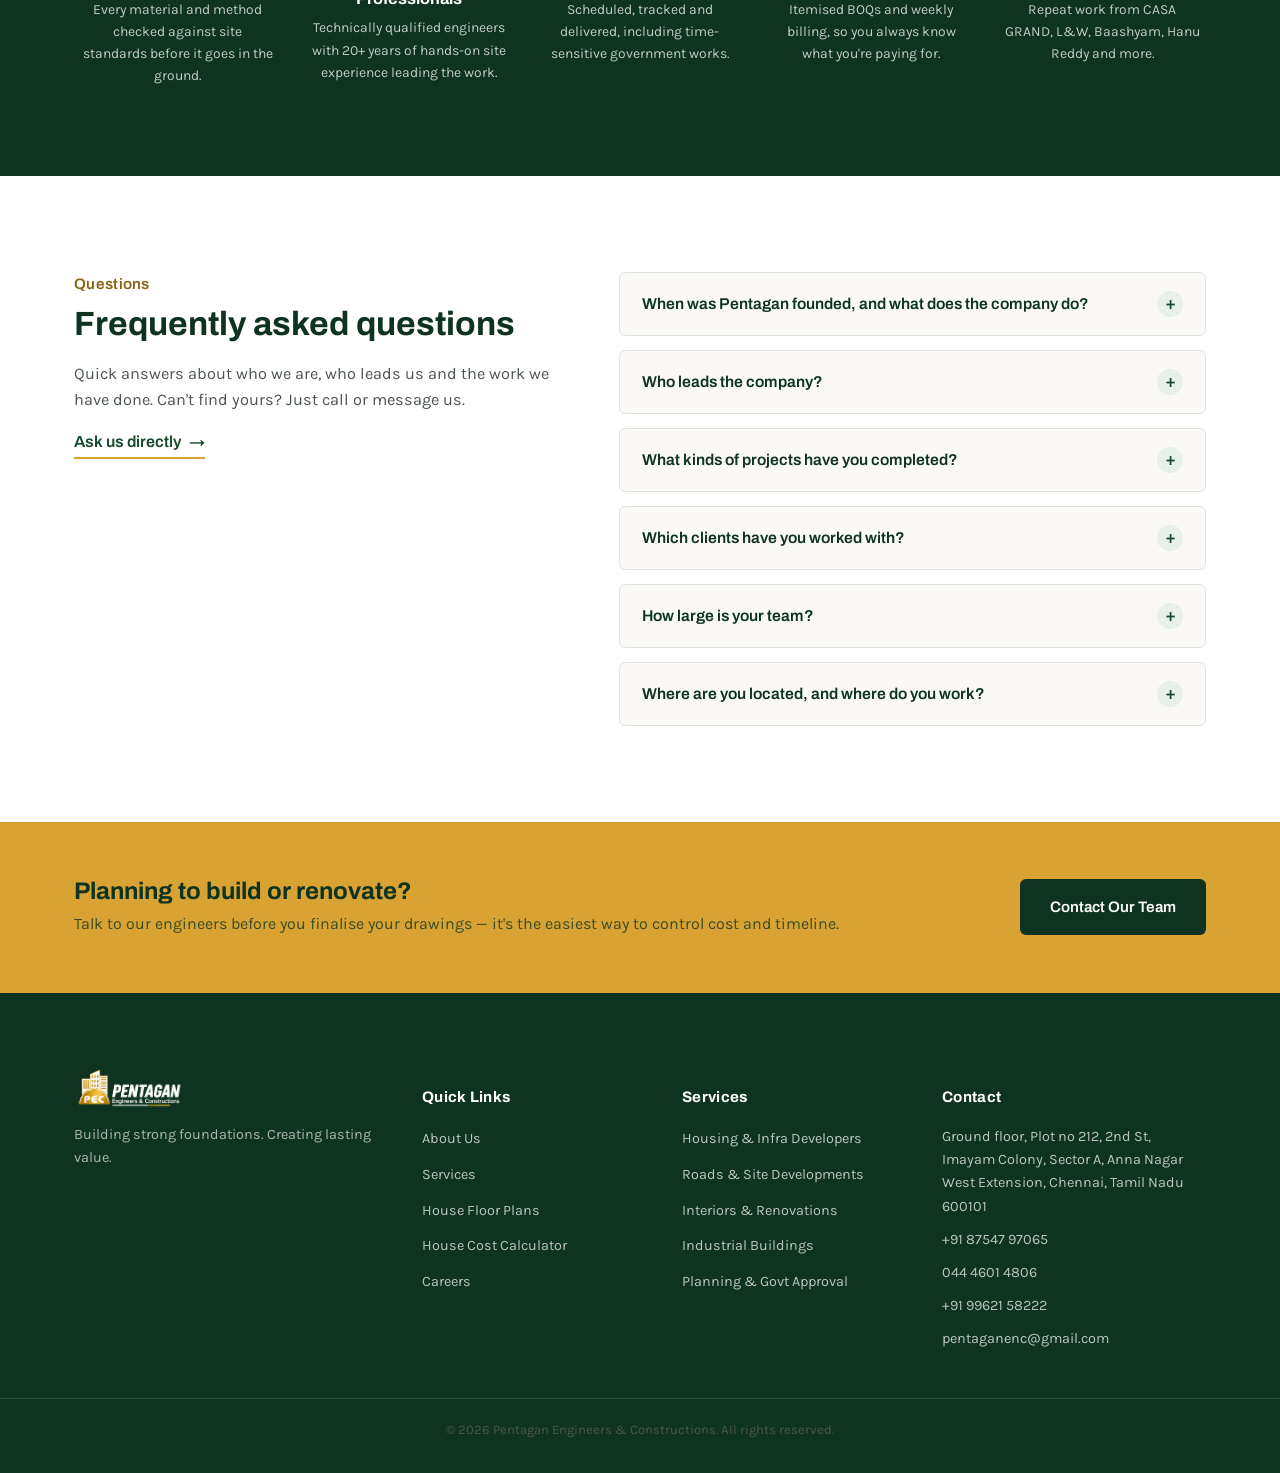
==== commit a6789f29: "Update about.html" ====
--- a/about.html
+++ b/about.html
@@ -35,7 +35,7 @@
 
 
 <!-- ===== TOP STRIP ===== -->
-<div class="top-strip">
+<!-- <div class="top-strip">
   <div class="container top-strip__inner">
     <div class="top-strip__contact">
       <a href="tel:+918754797065">📞 +91 87547 97065</a>
@@ -43,7 +43,7 @@
     </div>
     <div class="top-strip__address">Ground floor, Plot no 212, 2nd St, Imayam Colony, Sector A, Anna Nagar West Extension, Chennai, Tamil Nadu 600101</div>
   </div>
-</div>
+</div> -->
 
 <!-- ===== HEADER ===== -->
 <header class="site-header" id="siteHeader">
--- a/css/style.css
+++ b/css/style.css
@@ -120,7 +120,10 @@
   padding:14px 24px;
 }
 .brand{ display:flex; align-items:center; gap:12px; margin-right:auto; flex-shrink:0; }
-.brand__logo{ height:52px; width:auto; }
+.brand__logo {
+  height: 80px;
+  width: auto;
+}
 .brand__text{ display:flex; flex-direction:column; line-height:1.2; }
 .brand__text strong{
   font-family:var(--font-display); color:var(--green-900);
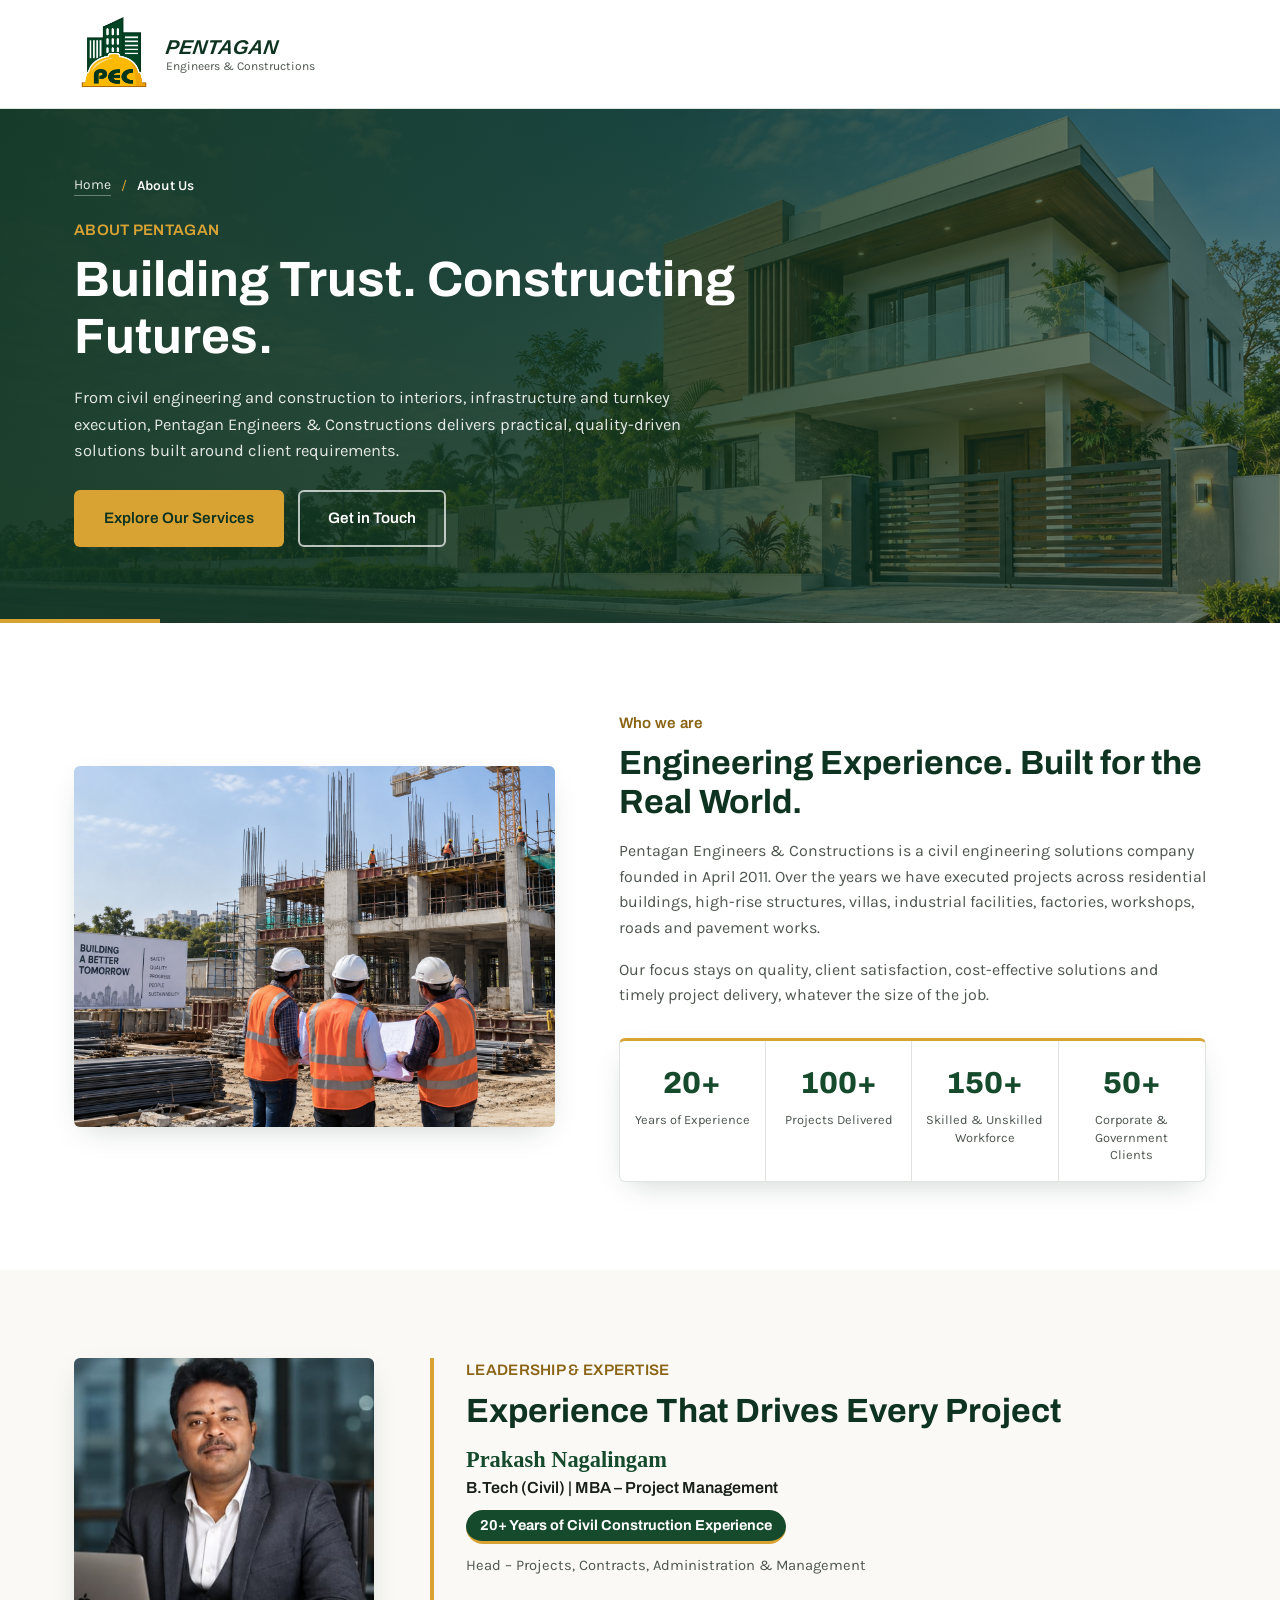
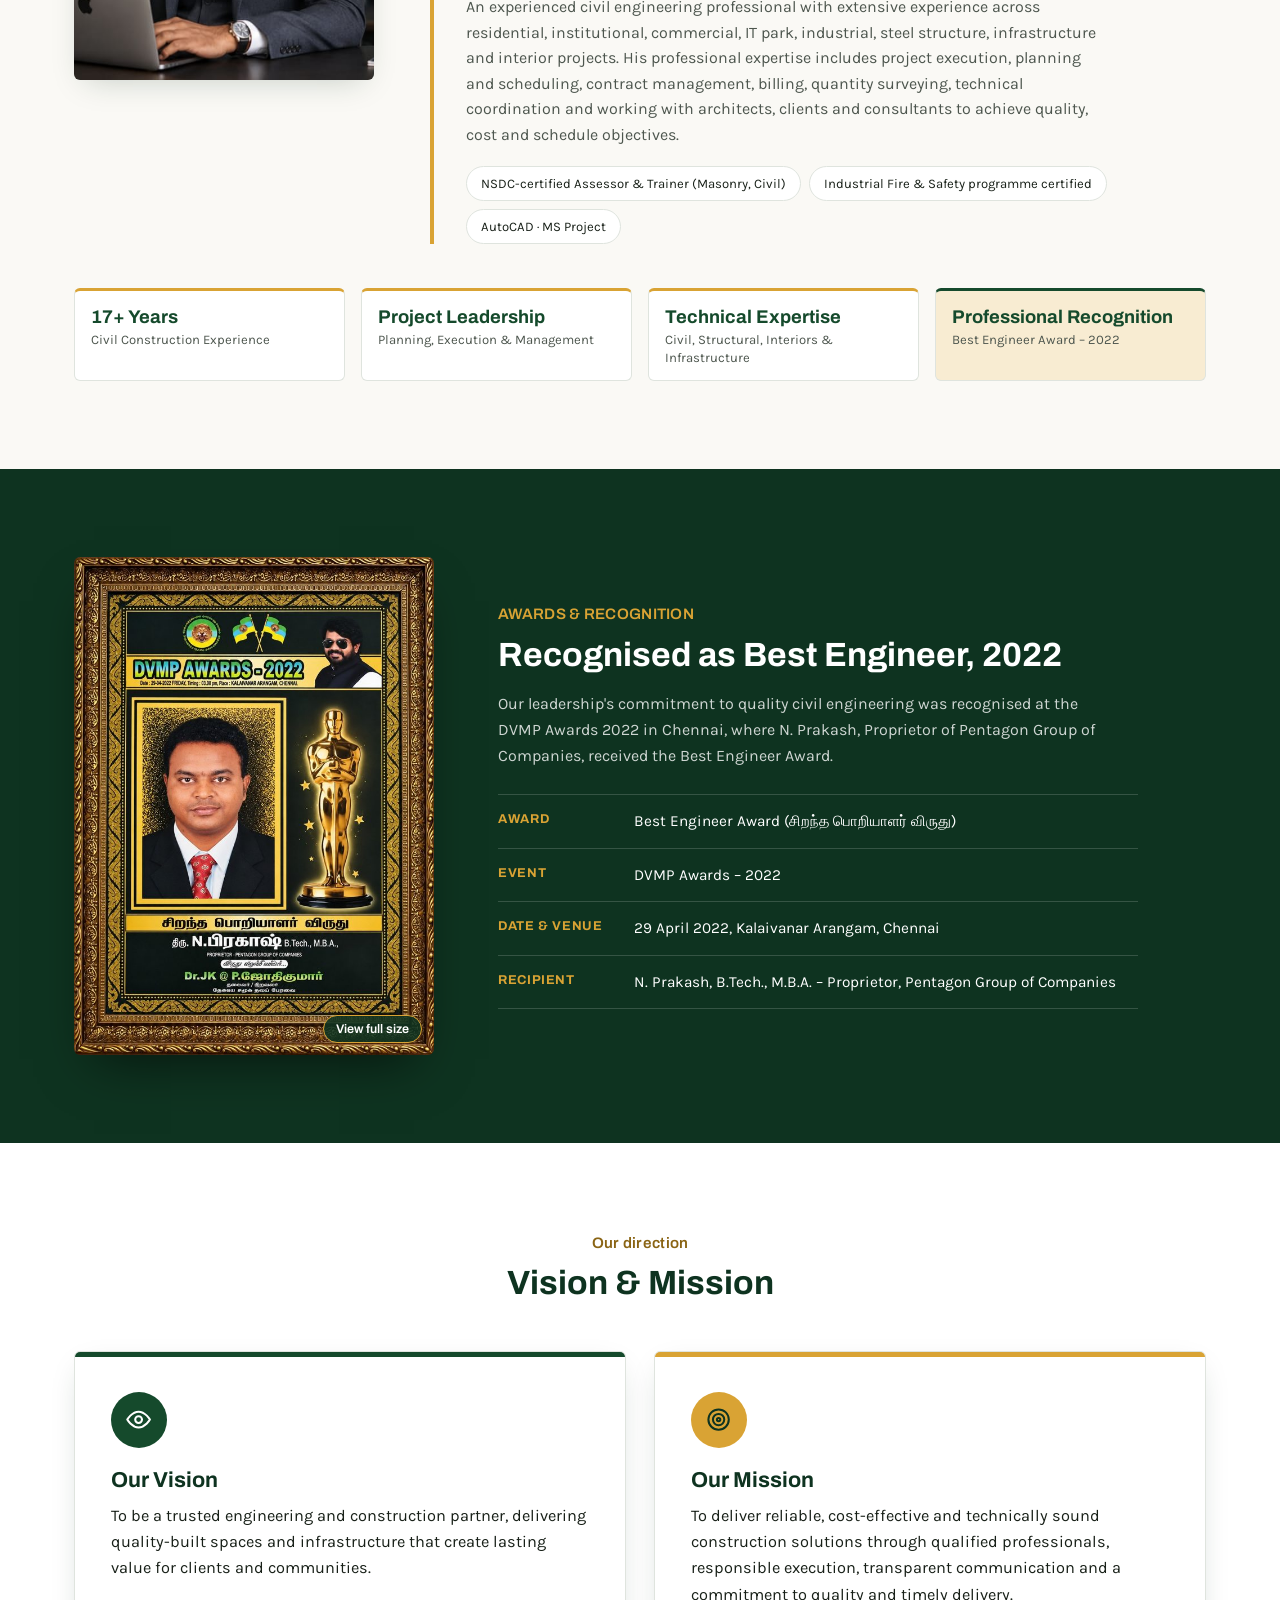
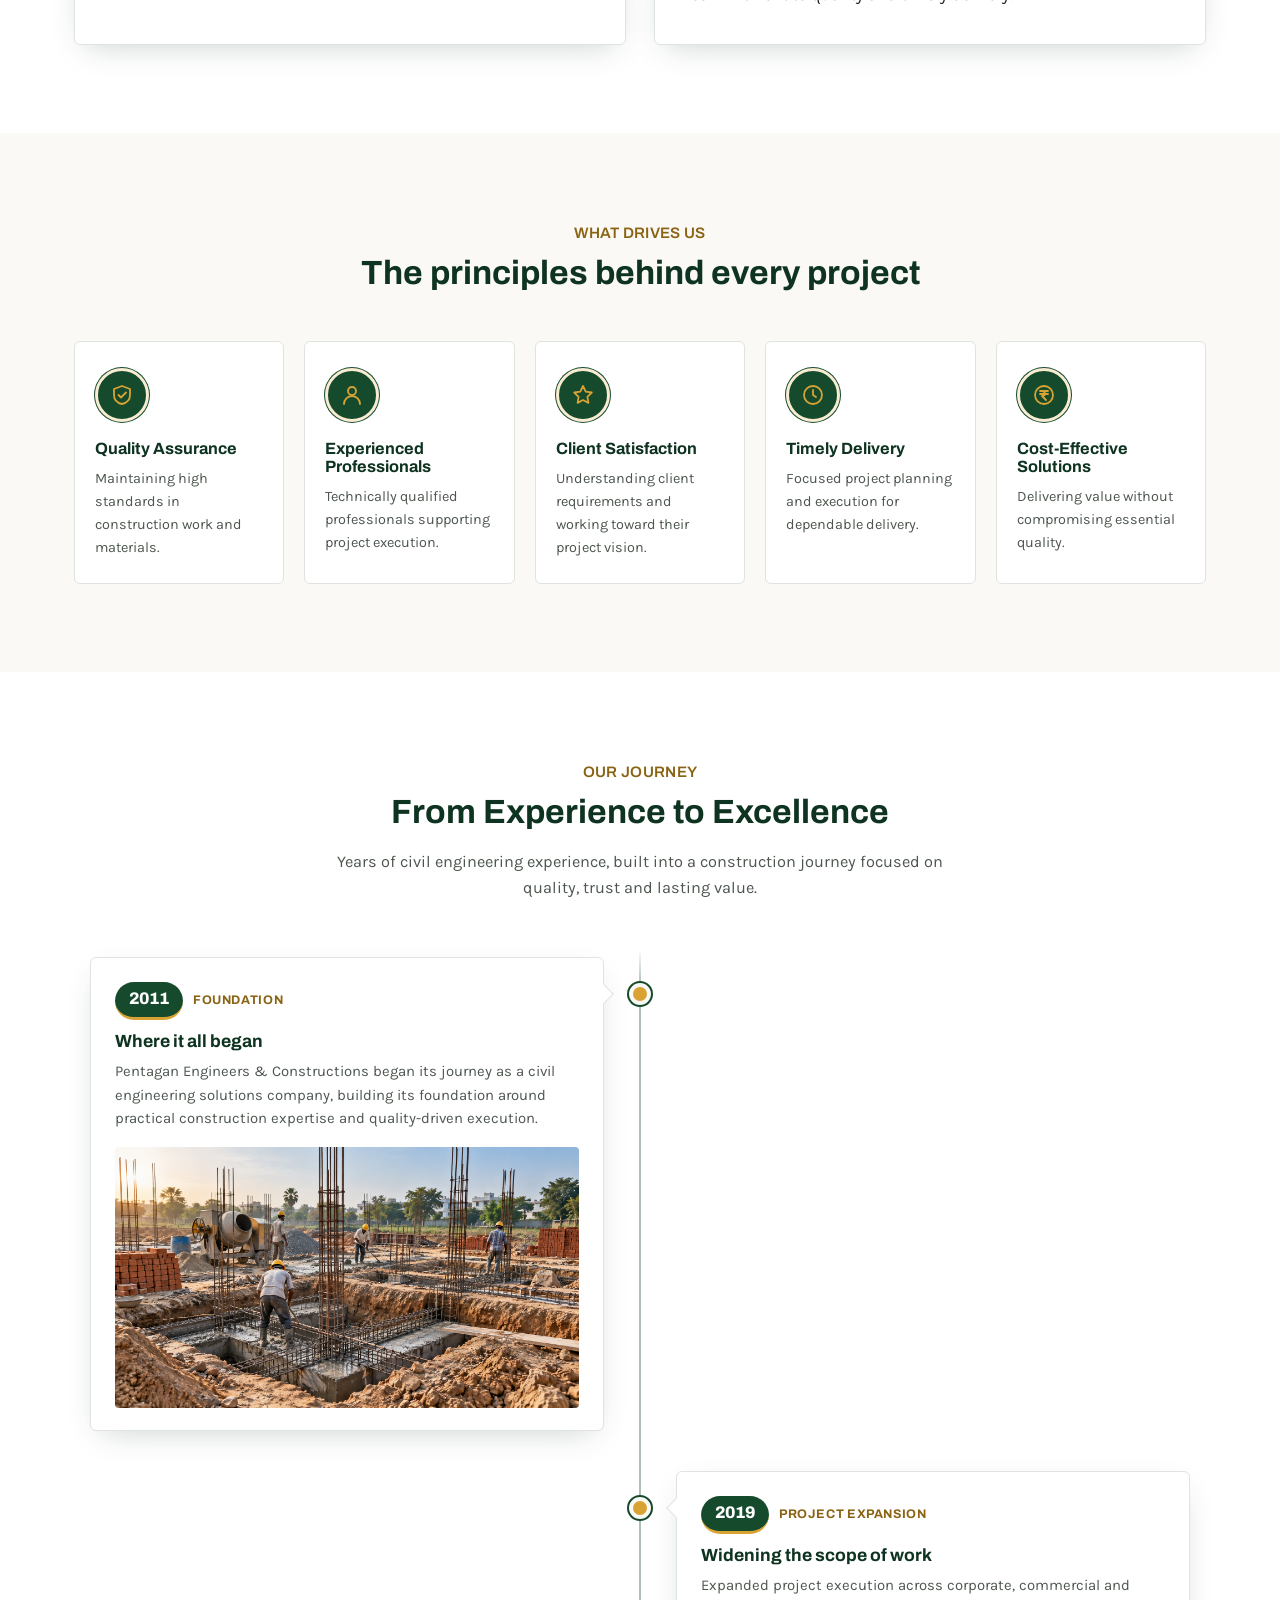
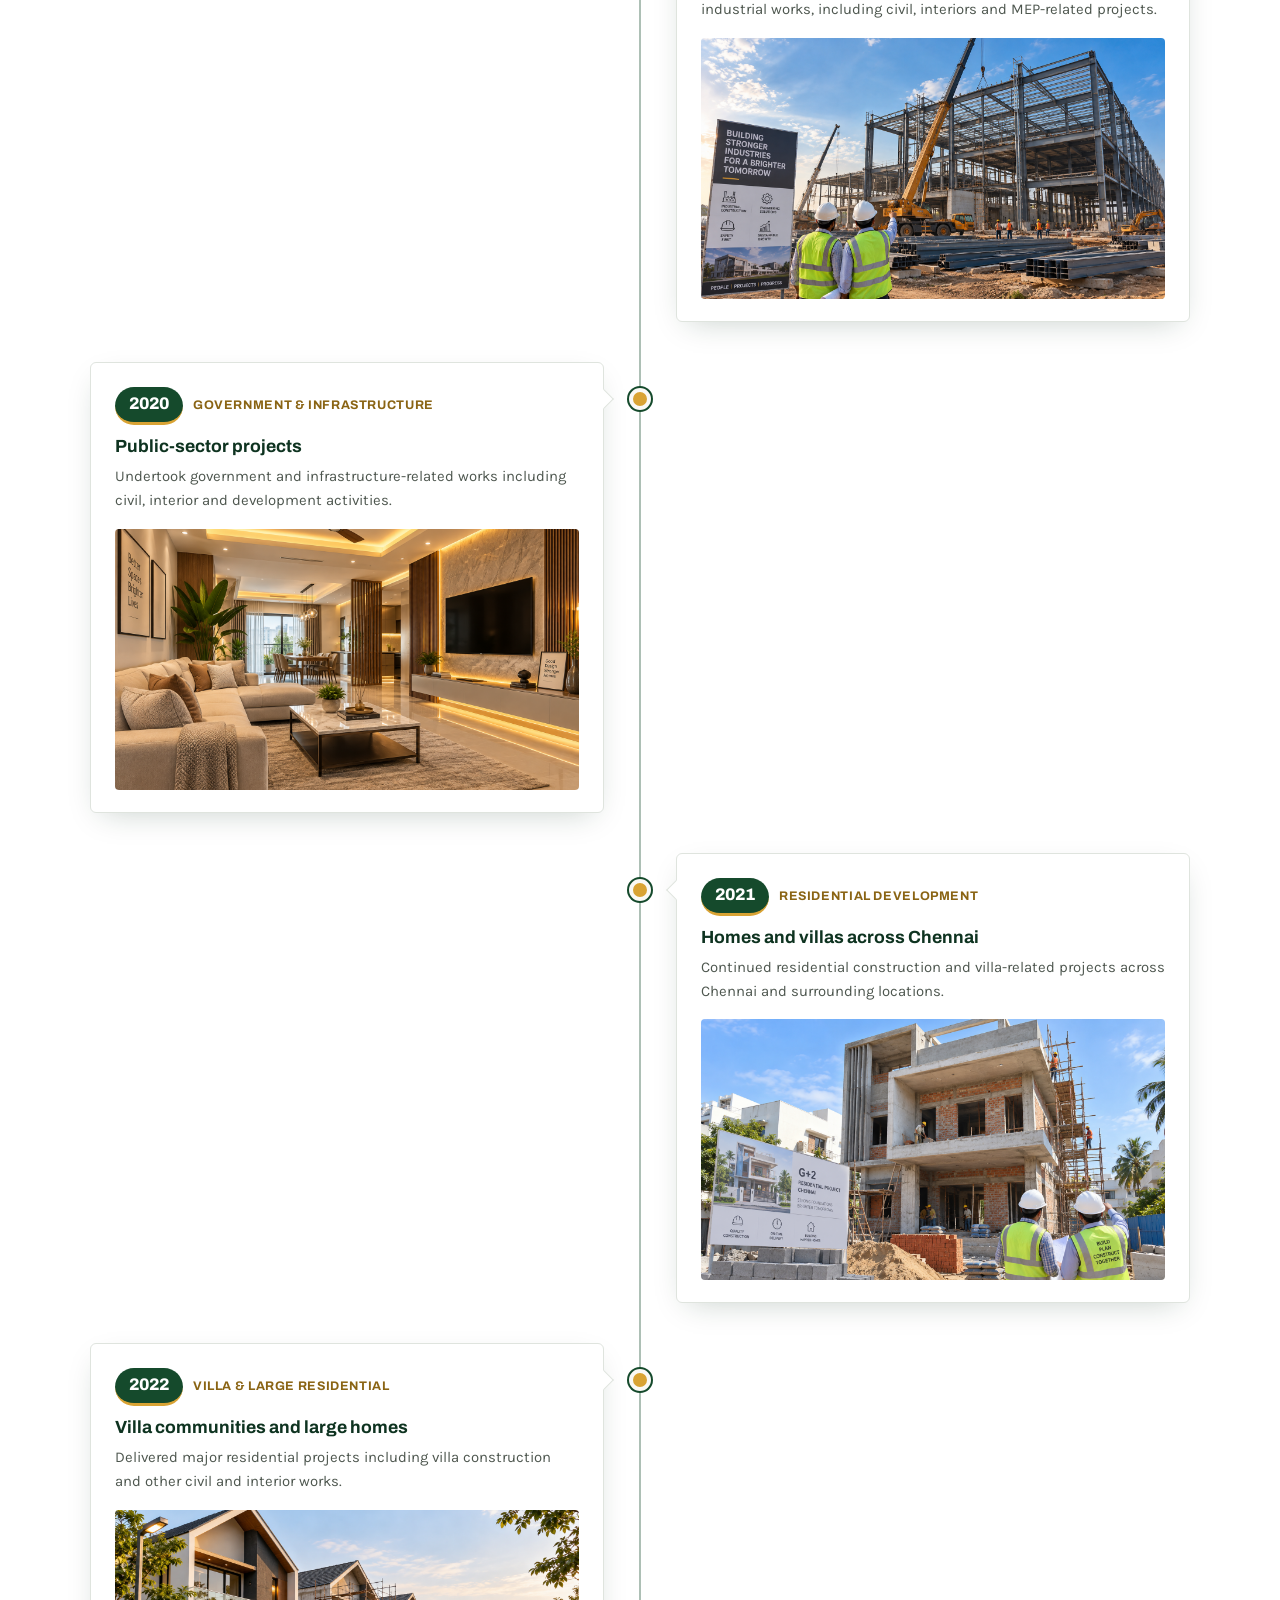
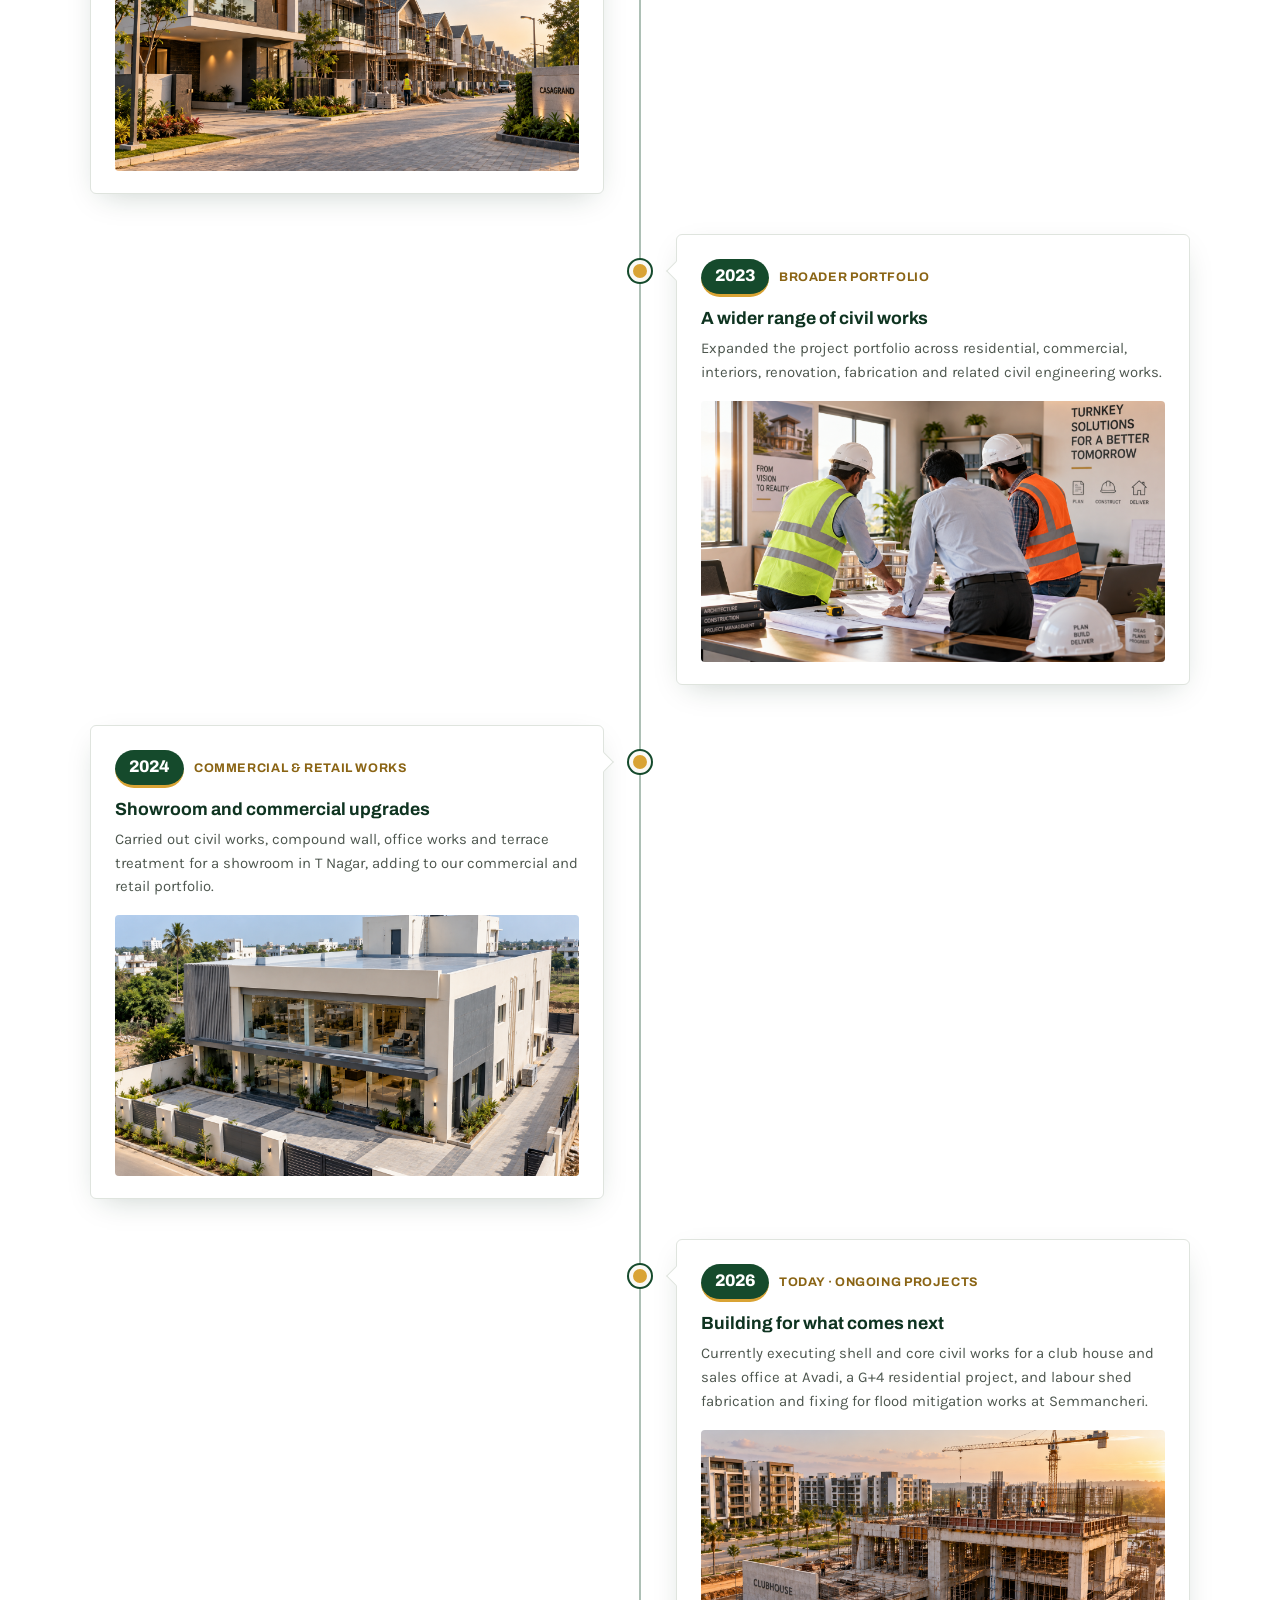
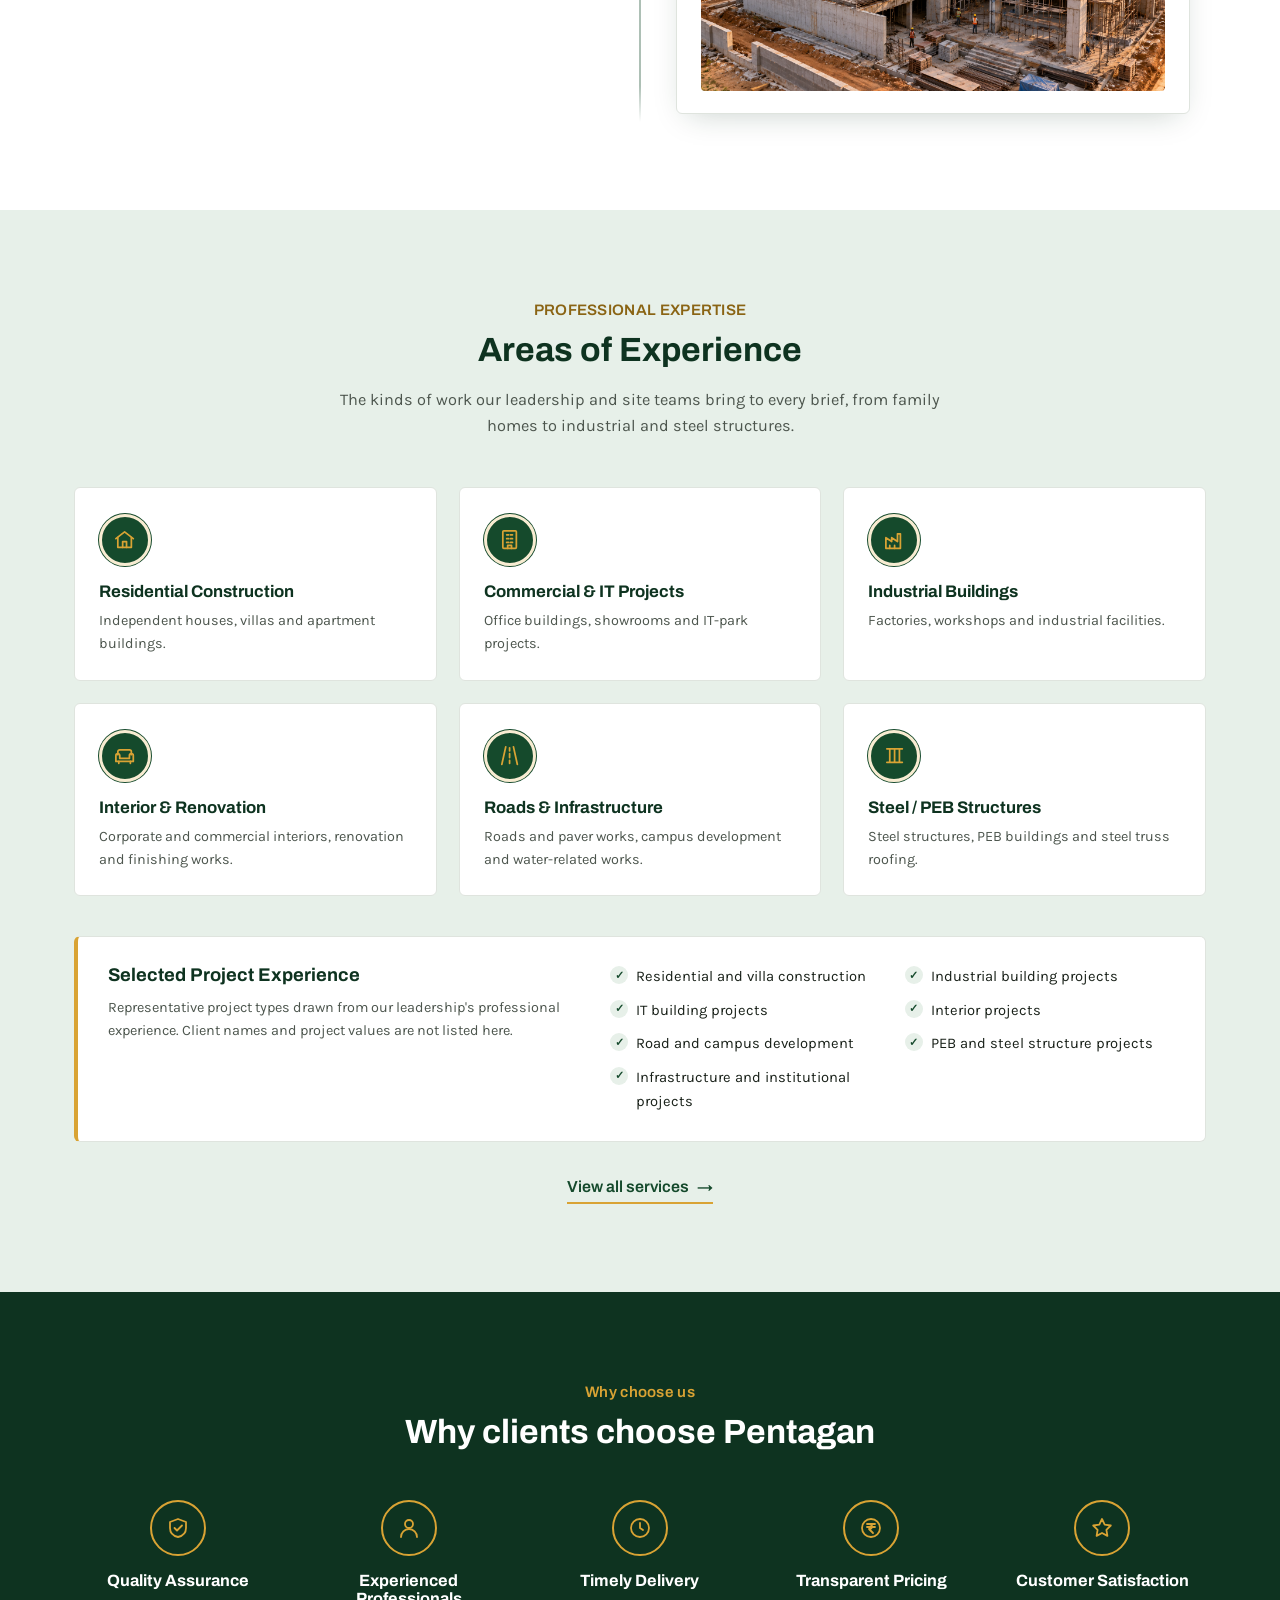
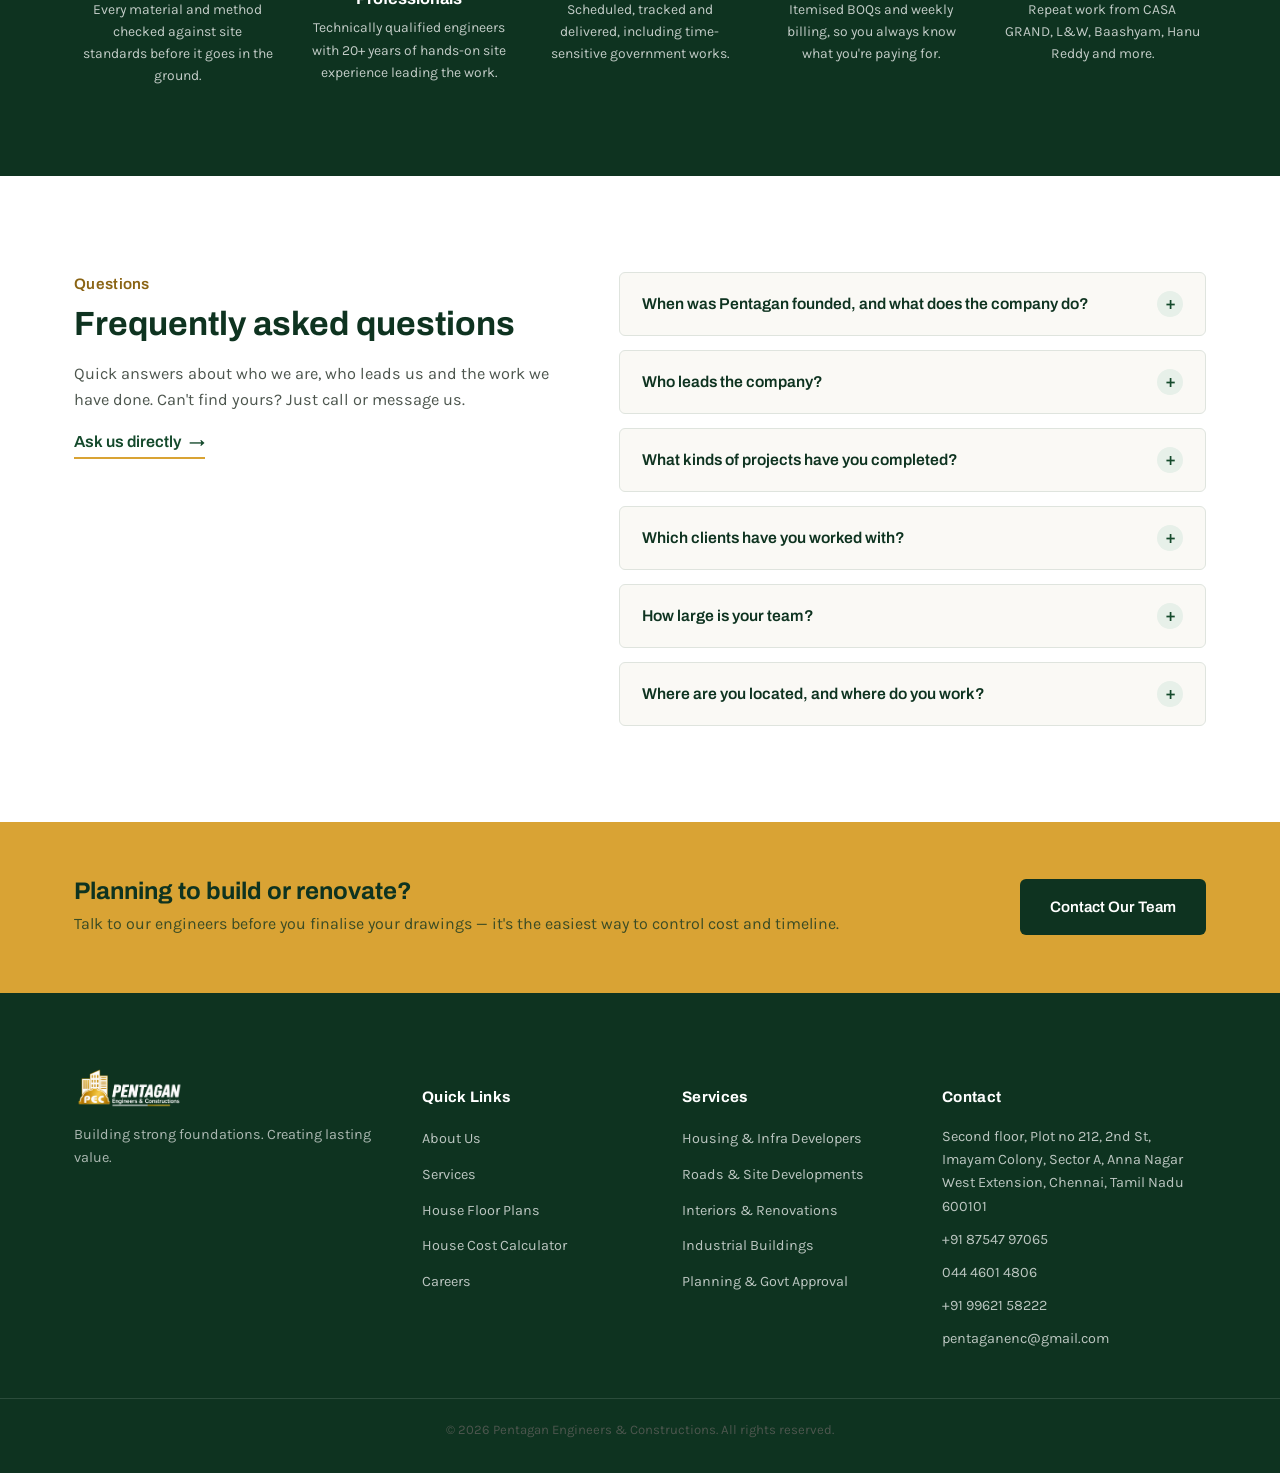
==== commit 20afe5fe: "Update about.html" ====
--- a/about.html
+++ b/about.html
@@ -565,7 +565,7 @@
     <div class="footer__col">
       <h4>Contact</h4>
       <ul class="footer__contact">
-      <li>Ground floor, Plot no 212, 2nd St, Imayam Colony, Sector A, Anna Nagar West Extension, Chennai, Tamil Nadu 600101</li>
+      <li>Second  floor, Plot no 212, 2nd St, Imayam Colony, Sector A, Anna Nagar West Extension, Chennai, Tamil Nadu 600101</li>
         <li><a href="tel:+918754797065">+91 87547 97065</a></li>
         <li><a href="tel:04446014806">044 4601 4806</a></li>
         <li><a href="tel:+919962158222">+91 99621 58222</a></li>
--- a/css/style.css
+++ b/css/style.css
@@ -125,9 +125,16 @@
   width: auto;
 }
 .brand__text{ display:flex; flex-direction:column; line-height:1.2; }
-.brand__text strong{
-  font-family:var(--font-display); color:var(--green-900);
-  font-size:1.15rem; letter-spacing:0.02em;
+.brand__text strong {
+  font-family: "Arial Narrow", "Roboto Condensed", sans-serif;
+  color: var(--green-900);
+  font-size: 20px;
+  font-weight: 900;
+  font-style: italic;
+  letter-spacing: 0.01em;
+  text-transform: uppercase;
+  transform: skewX(-8deg);
+  display: inline-block;
 }
 .brand__text em{ font-style:normal; color:var(--ink-soft); font-size:0.75rem; }
 
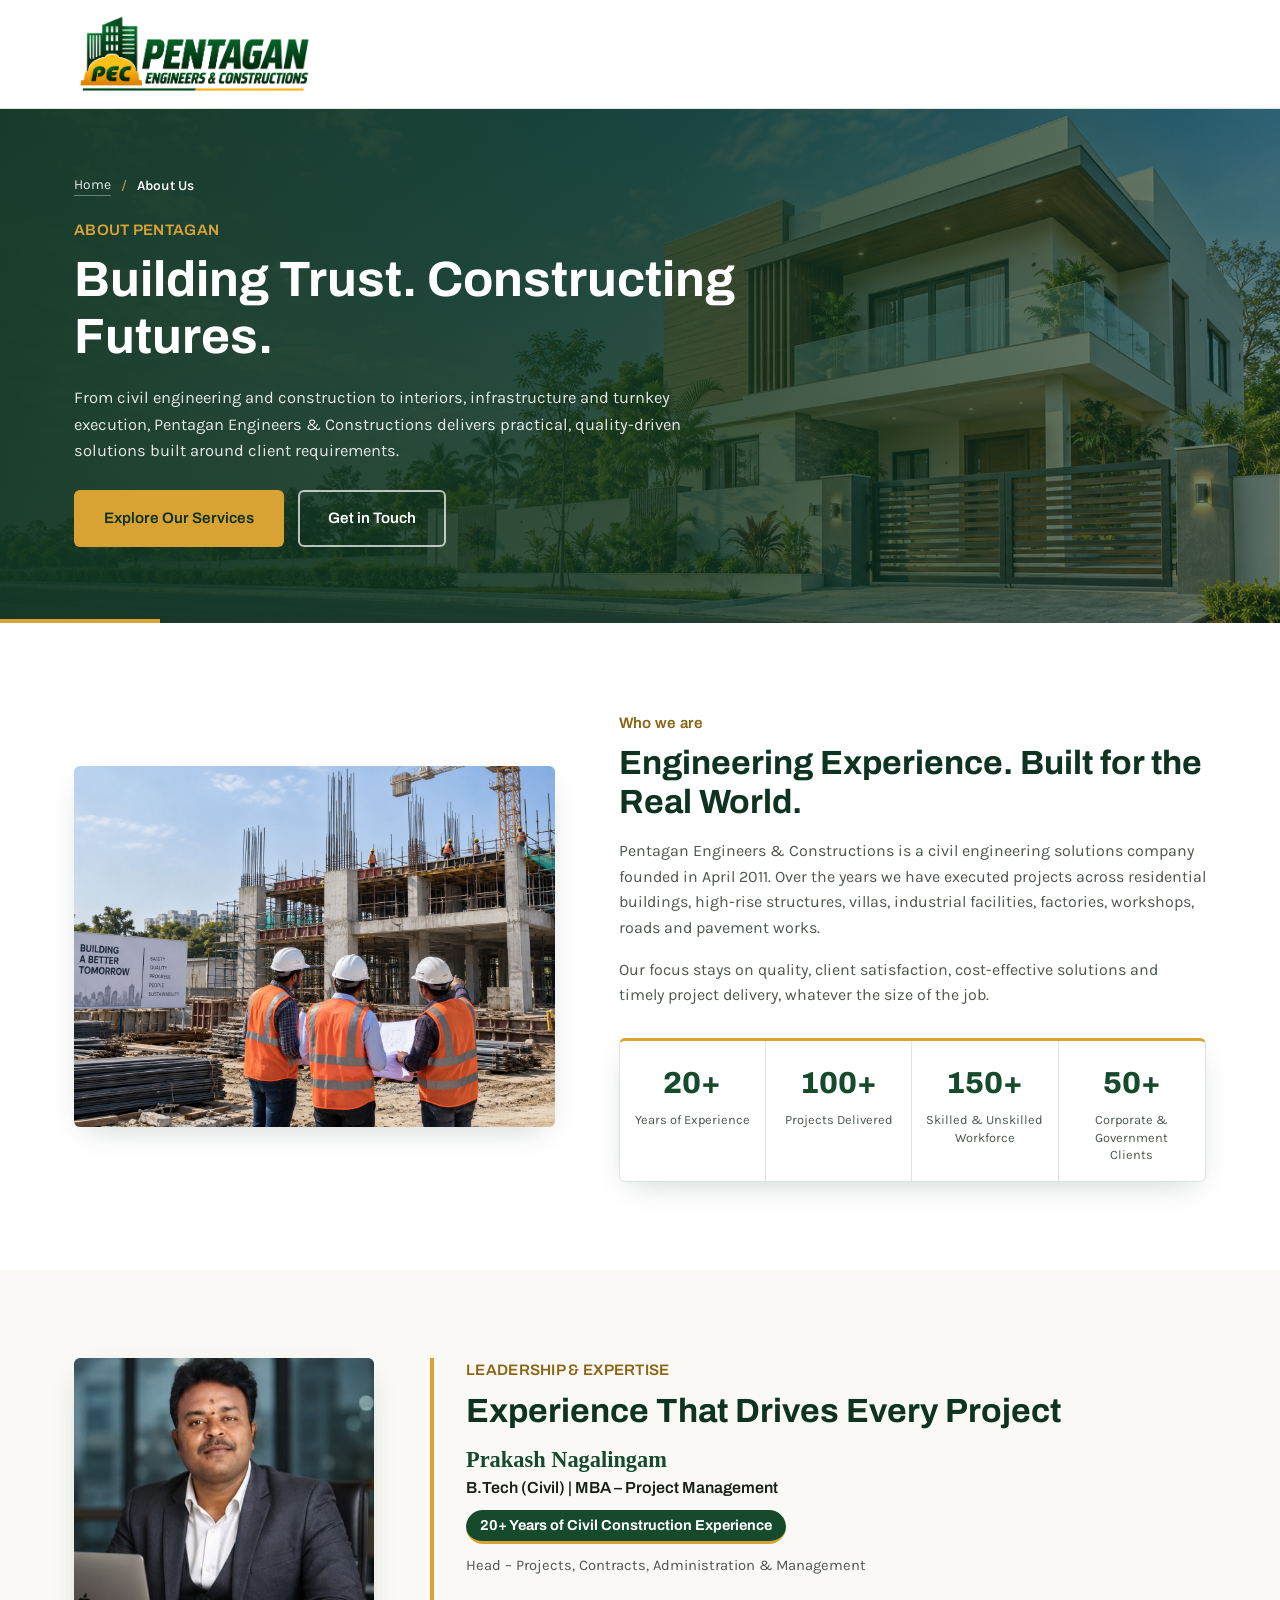
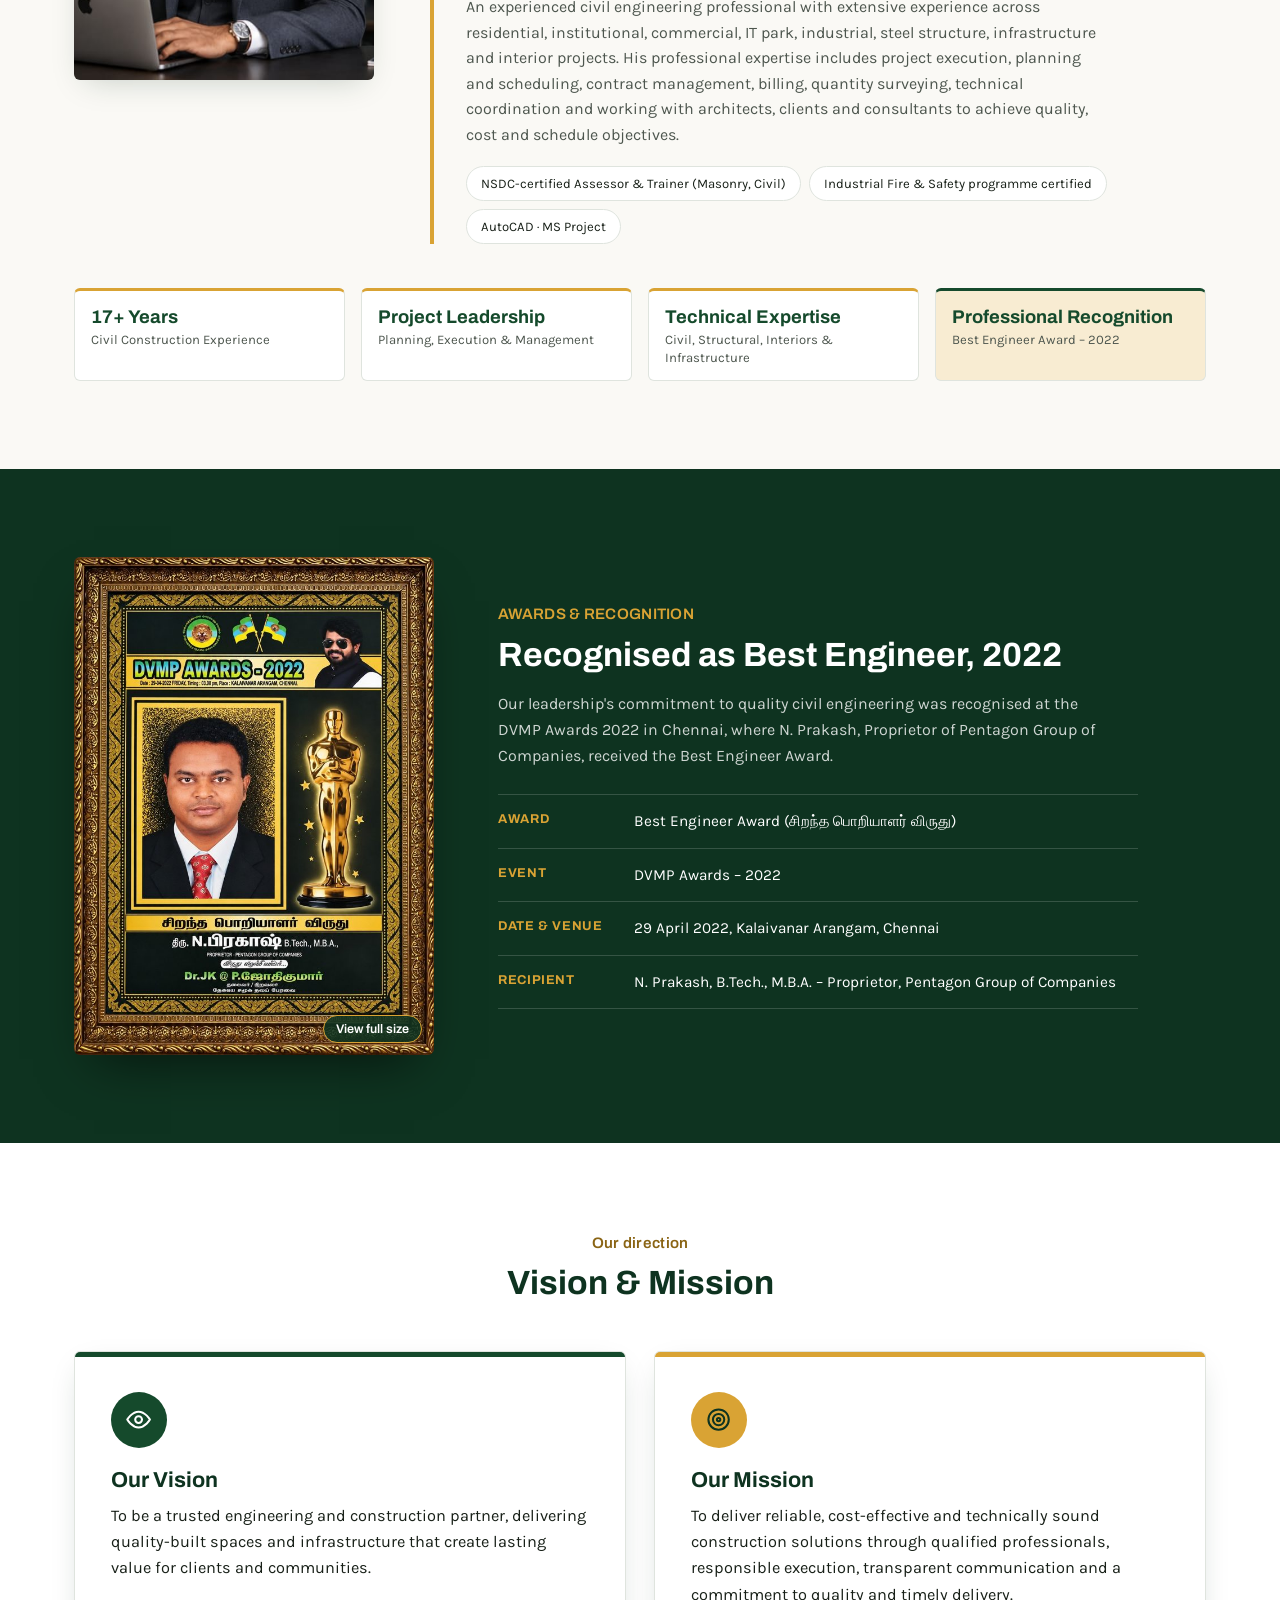
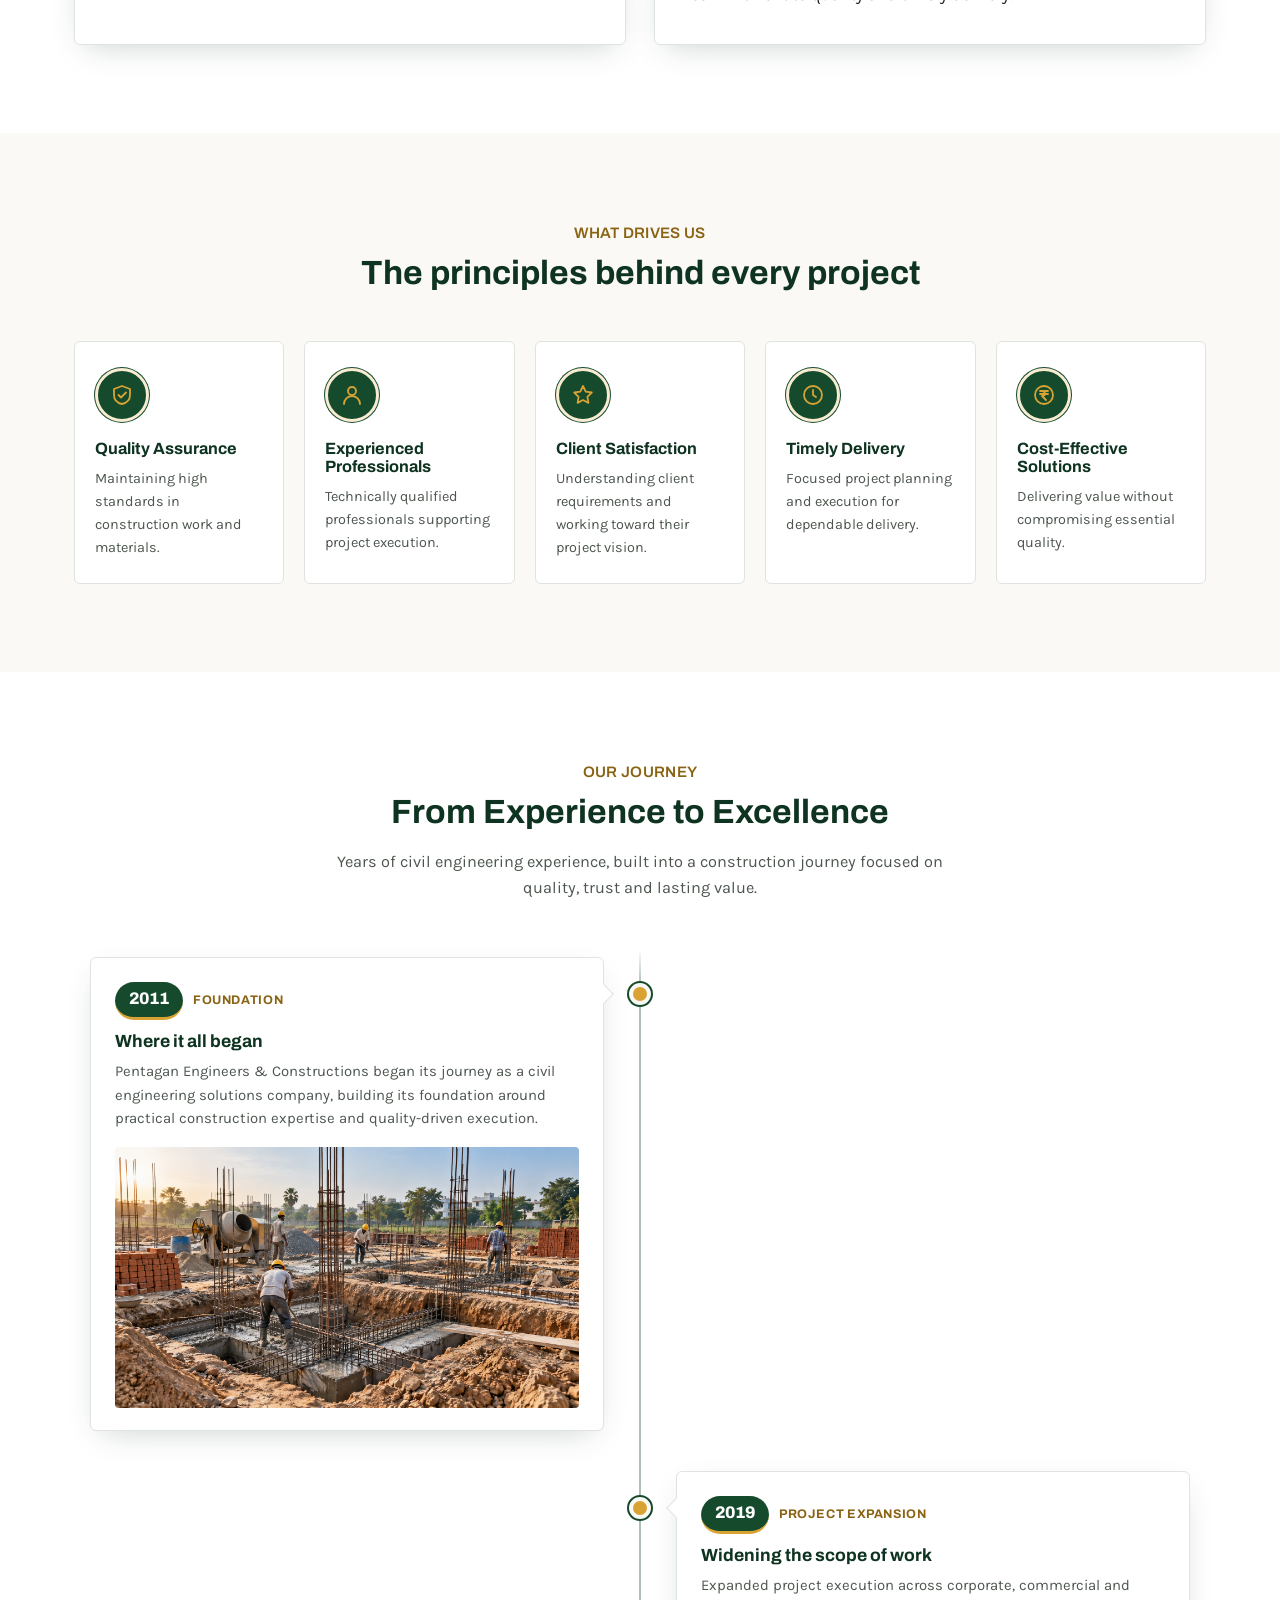
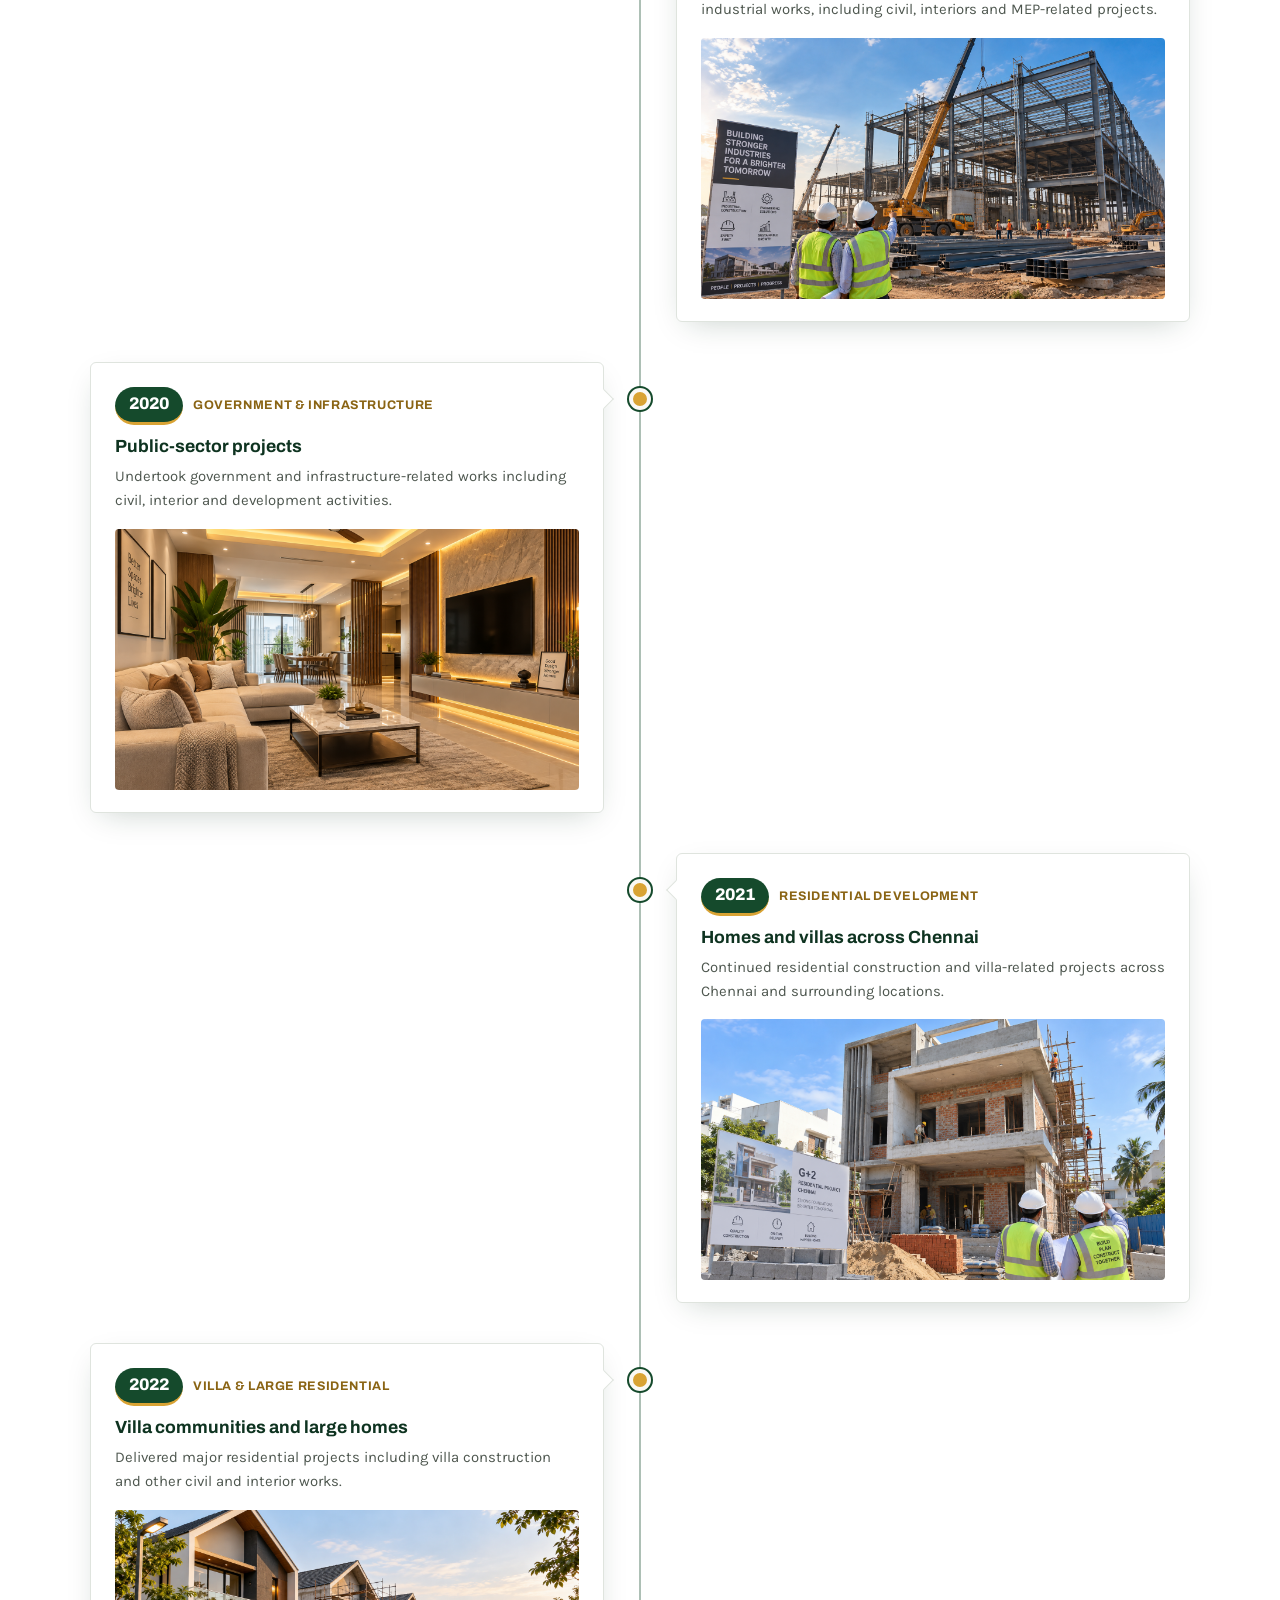
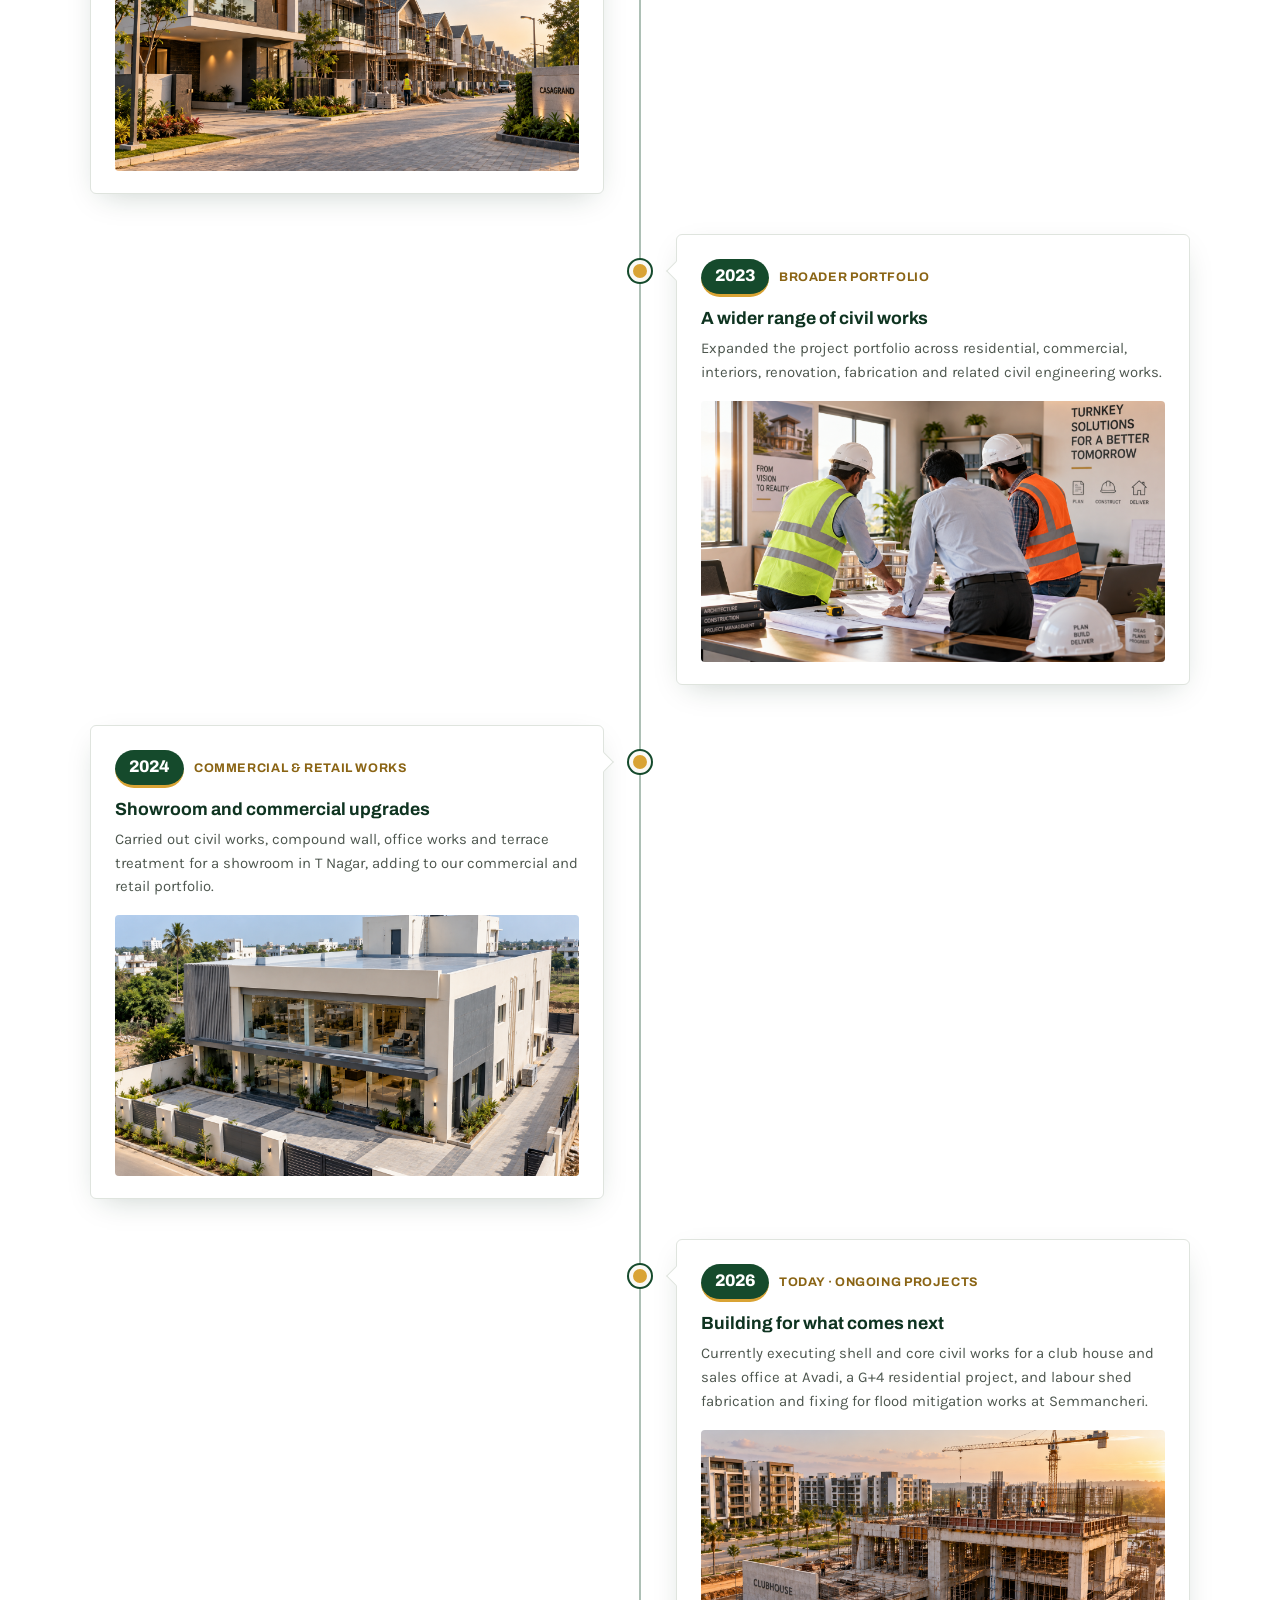
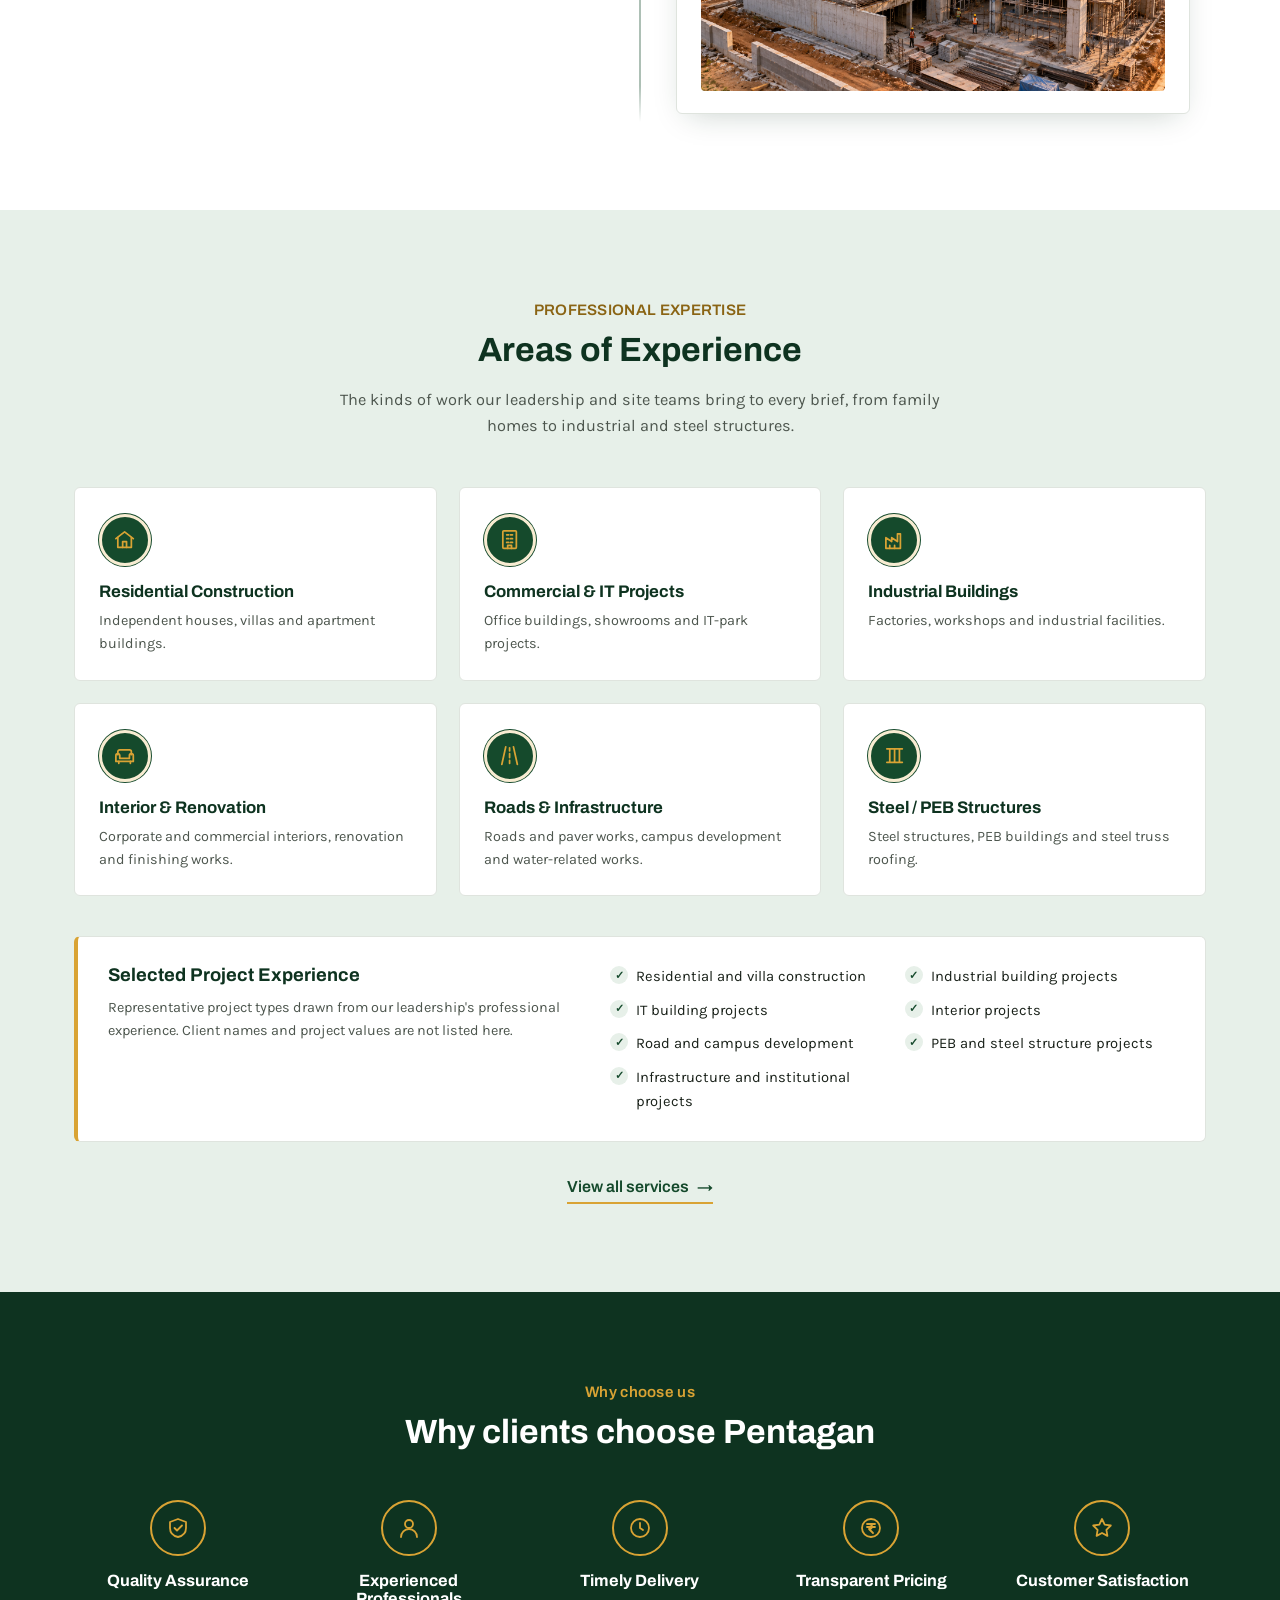
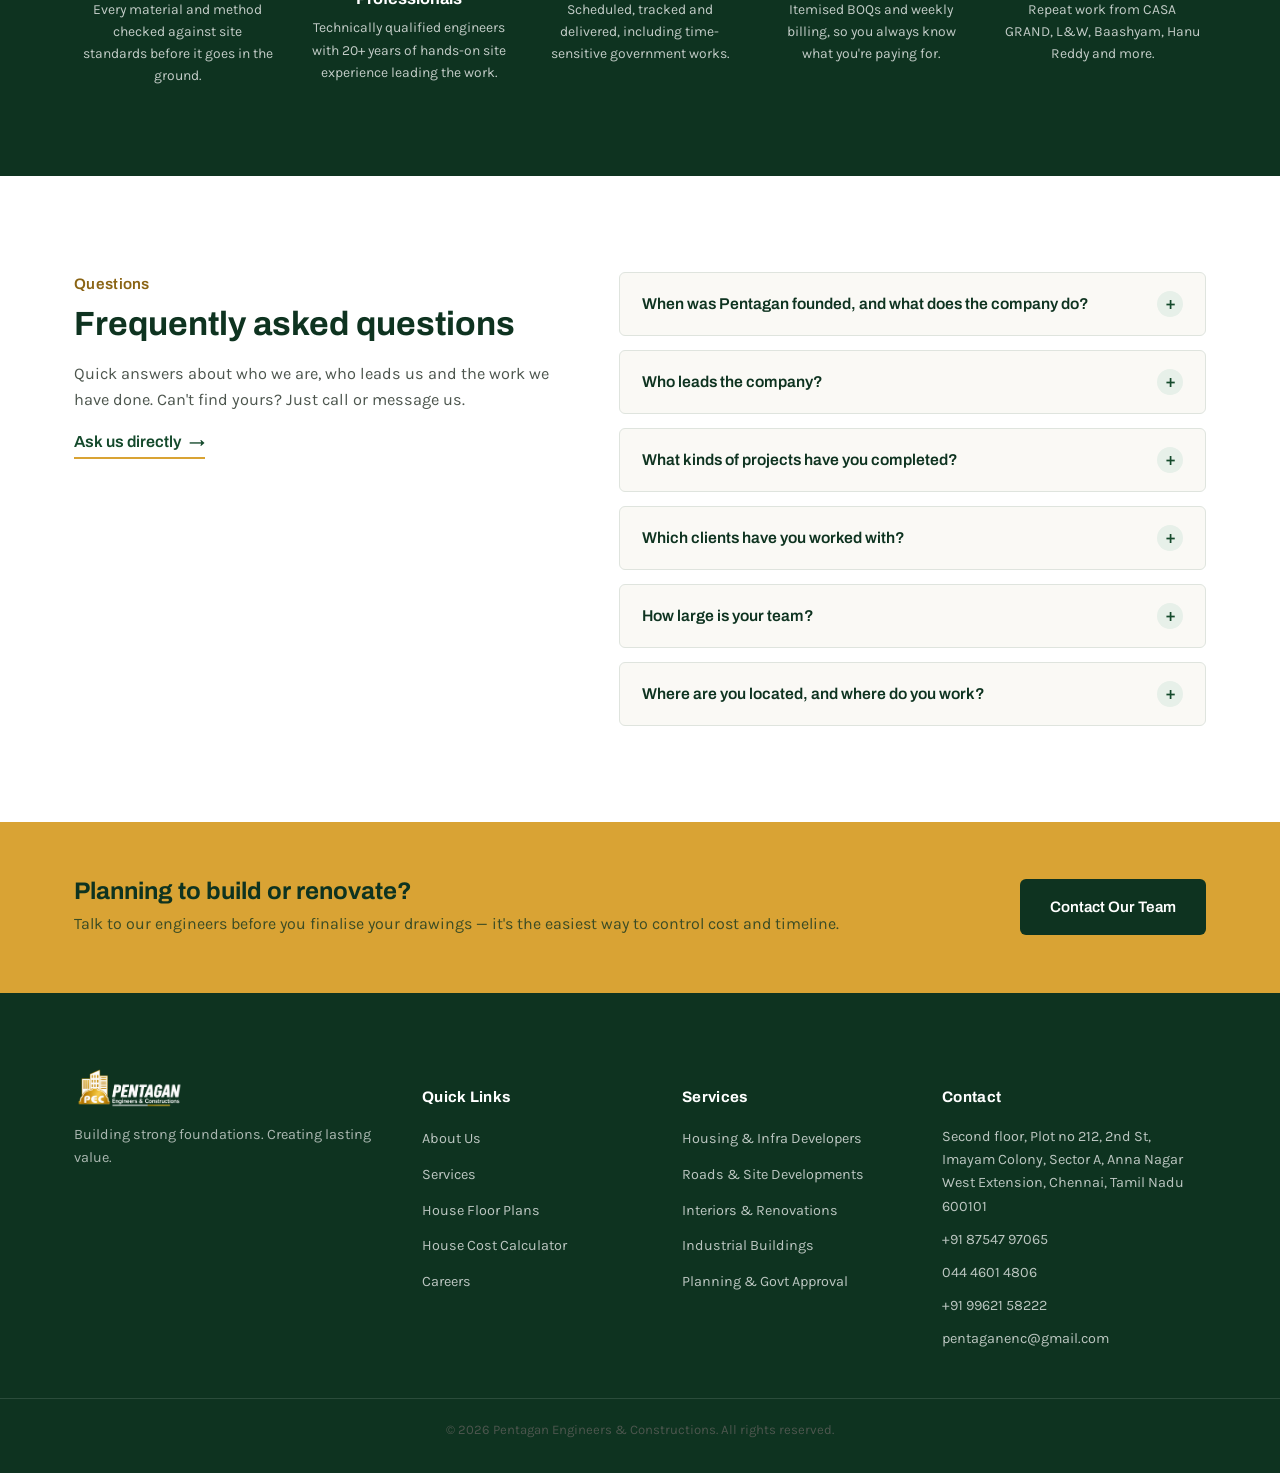
==== commit 971e56d2: "Update about.html" ====
--- a/about.html
+++ b/about.html
@@ -50,10 +50,7 @@
   <div class="container site-header__inner">
     <a href="index.html" class="brand">
       <img src="images/logo.png" alt="Pentagan Engineers &amp; Constructions logo" class="brand__logo">
-      <span class="brand__text">
-        <strong>PENTAGAN</strong>
-        <em>Engineers &amp; Constructions</em>
-      </span>
+     
     </a>
 
     <nav class="nav" id="siteNav">
--- a/css/style.css
+++ b/css/style.css
@@ -124,19 +124,44 @@
   height: 80px;
   width: auto;
 }
-.brand__text{ display:flex; flex-direction:column; line-height:1.2; }
+
+.brand__text {
+  display: flex;
+  flex-direction: column;
+  align-items: flex-start;
+  line-height: 1;
+}
+
+/* PENTAGAN */
 .brand__text strong {
-  font-family: "Arial Narrow", "Roboto Condensed", sans-serif;
-  color: var(--green-900);
+  font-family: "Roboto Condensed", sans-serif;
+  color: #24733d;
   font-size: 20px;
   font-weight: 900;
   font-style: italic;
-  letter-spacing: 0.01em;
+  letter-spacing: -0.03em;
   text-transform: uppercase;
-  transform: skewX(-8deg);
-  display: inline-block;
-}
-.brand__text em{ font-style:normal; color:var(--ink-soft); font-size:0.75rem; }
+  display: block;
+  line-height: 0.95;
+  transform: skewX(-7deg);
+  transform-origin: left center;
+}
+
+/* ENGINEERS & CONSTRUCTIONS */
+.brand__text em {
+  font-family: "Roboto Condensed", sans-serif;
+  color: #24733d;
+  font-size: 10.5px;
+  font-weight: 900;
+  font-style: italic;
+  letter-spacing: -0.045em;
+  text-transform: uppercase;
+  display: block;
+  line-height: 0.95;
+  margin-top: 2px;
+  transform: skewX(-7deg);
+  transform-origin: left center;
+}
 
 .nav ul{ display:flex; align-items:center; gap:22px; flex-wrap:nowrap; }
 .nav a{
